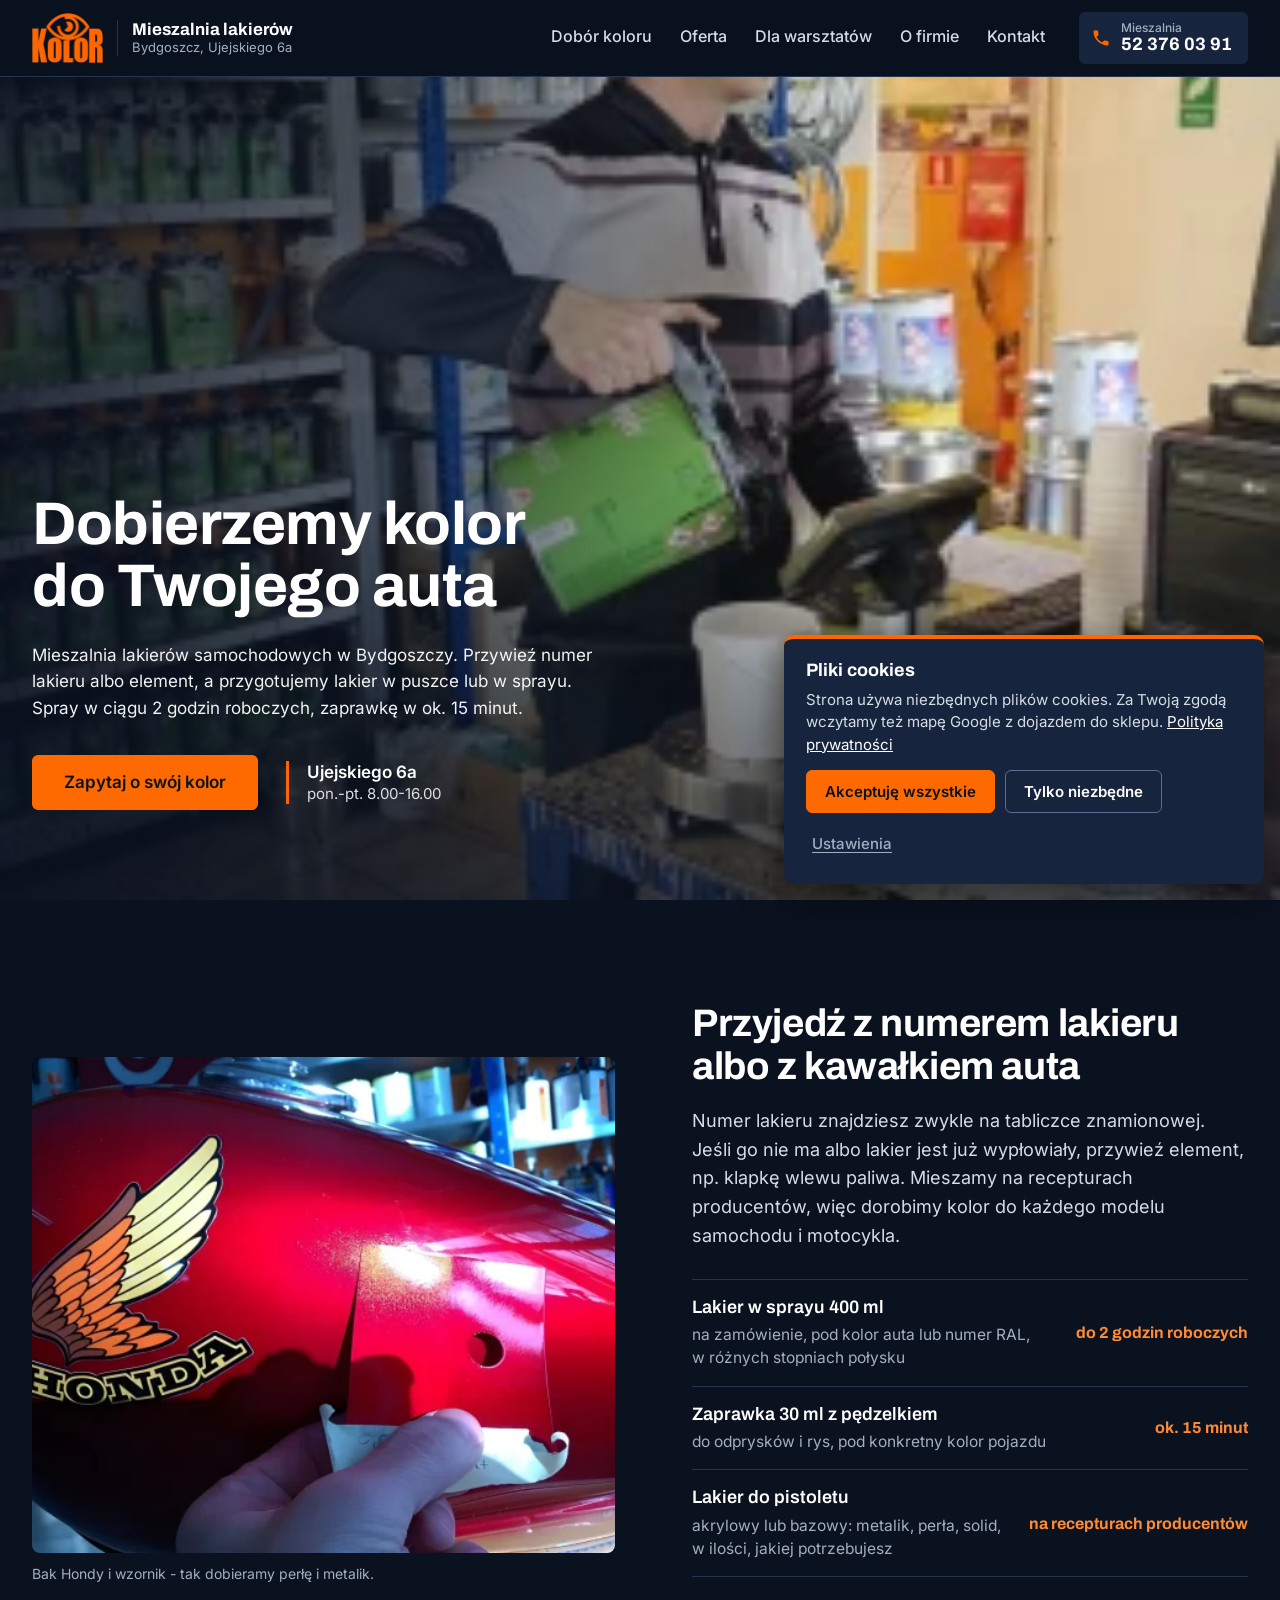
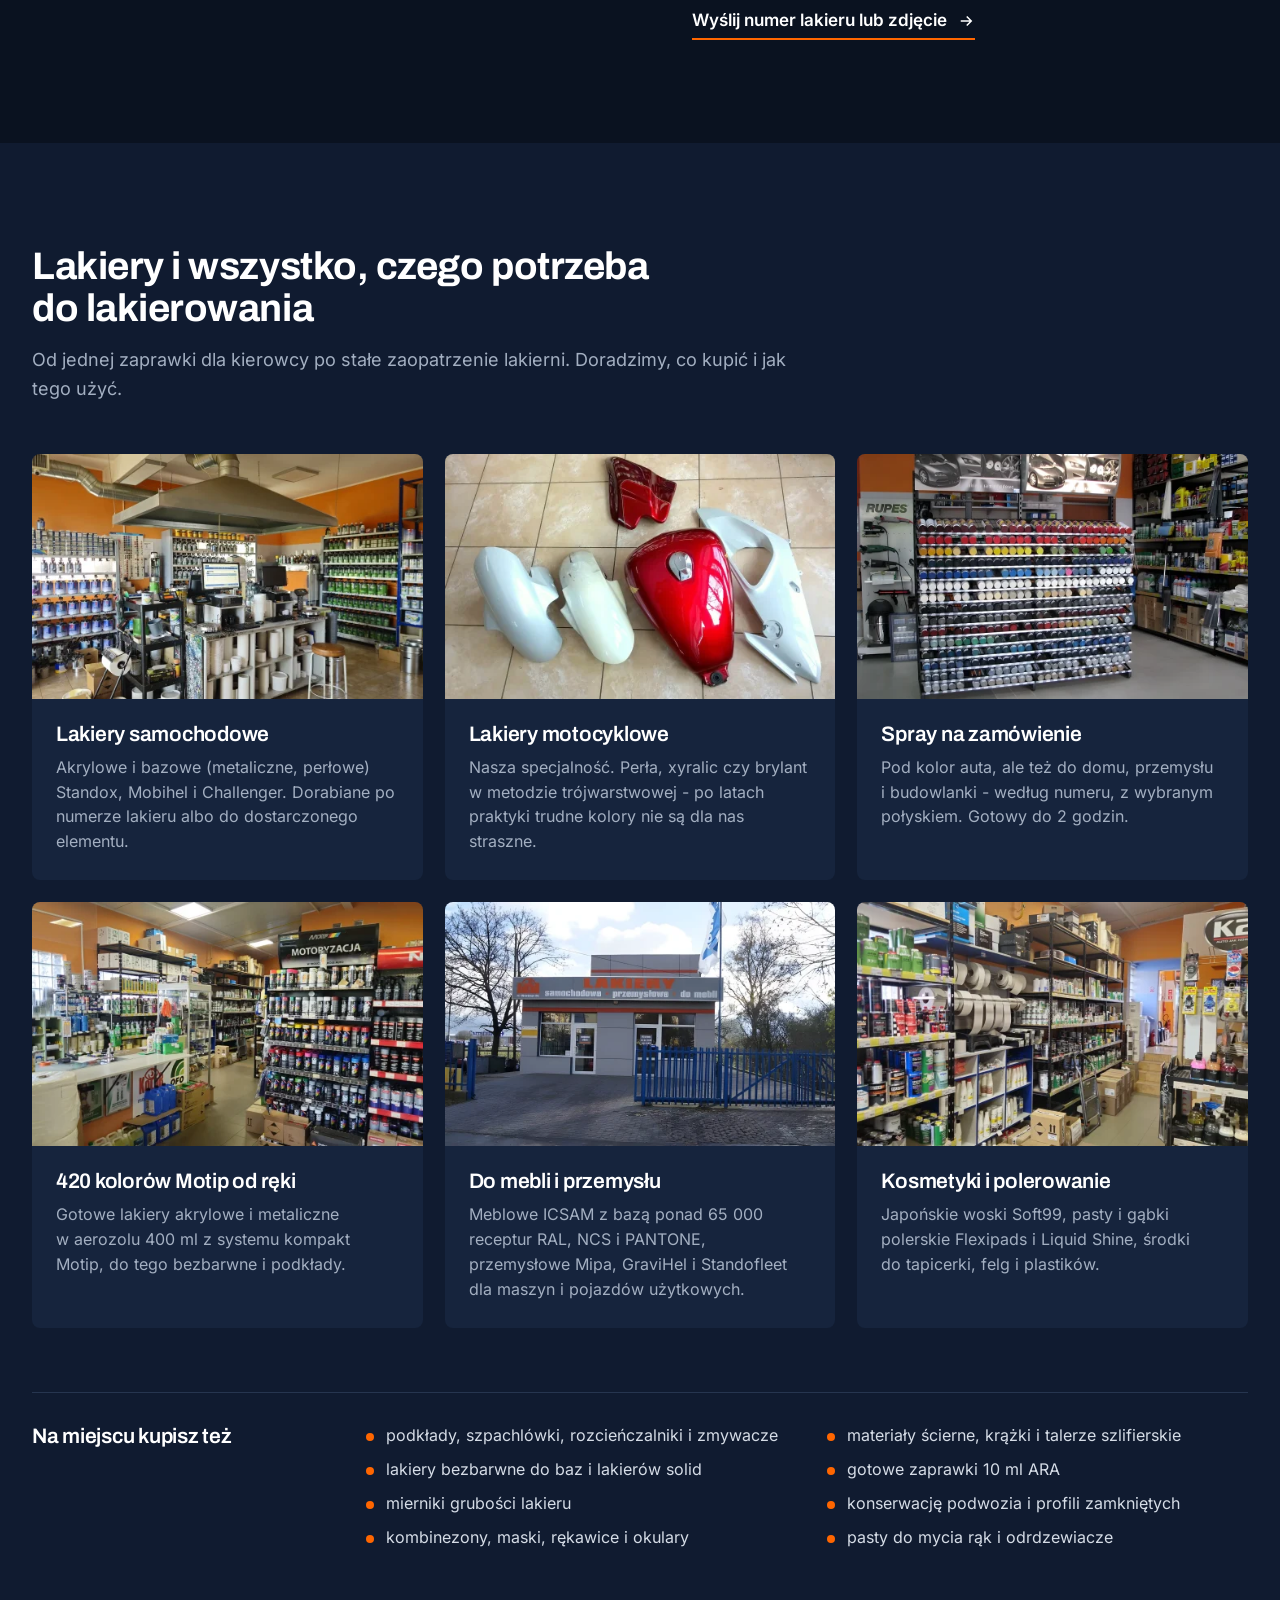
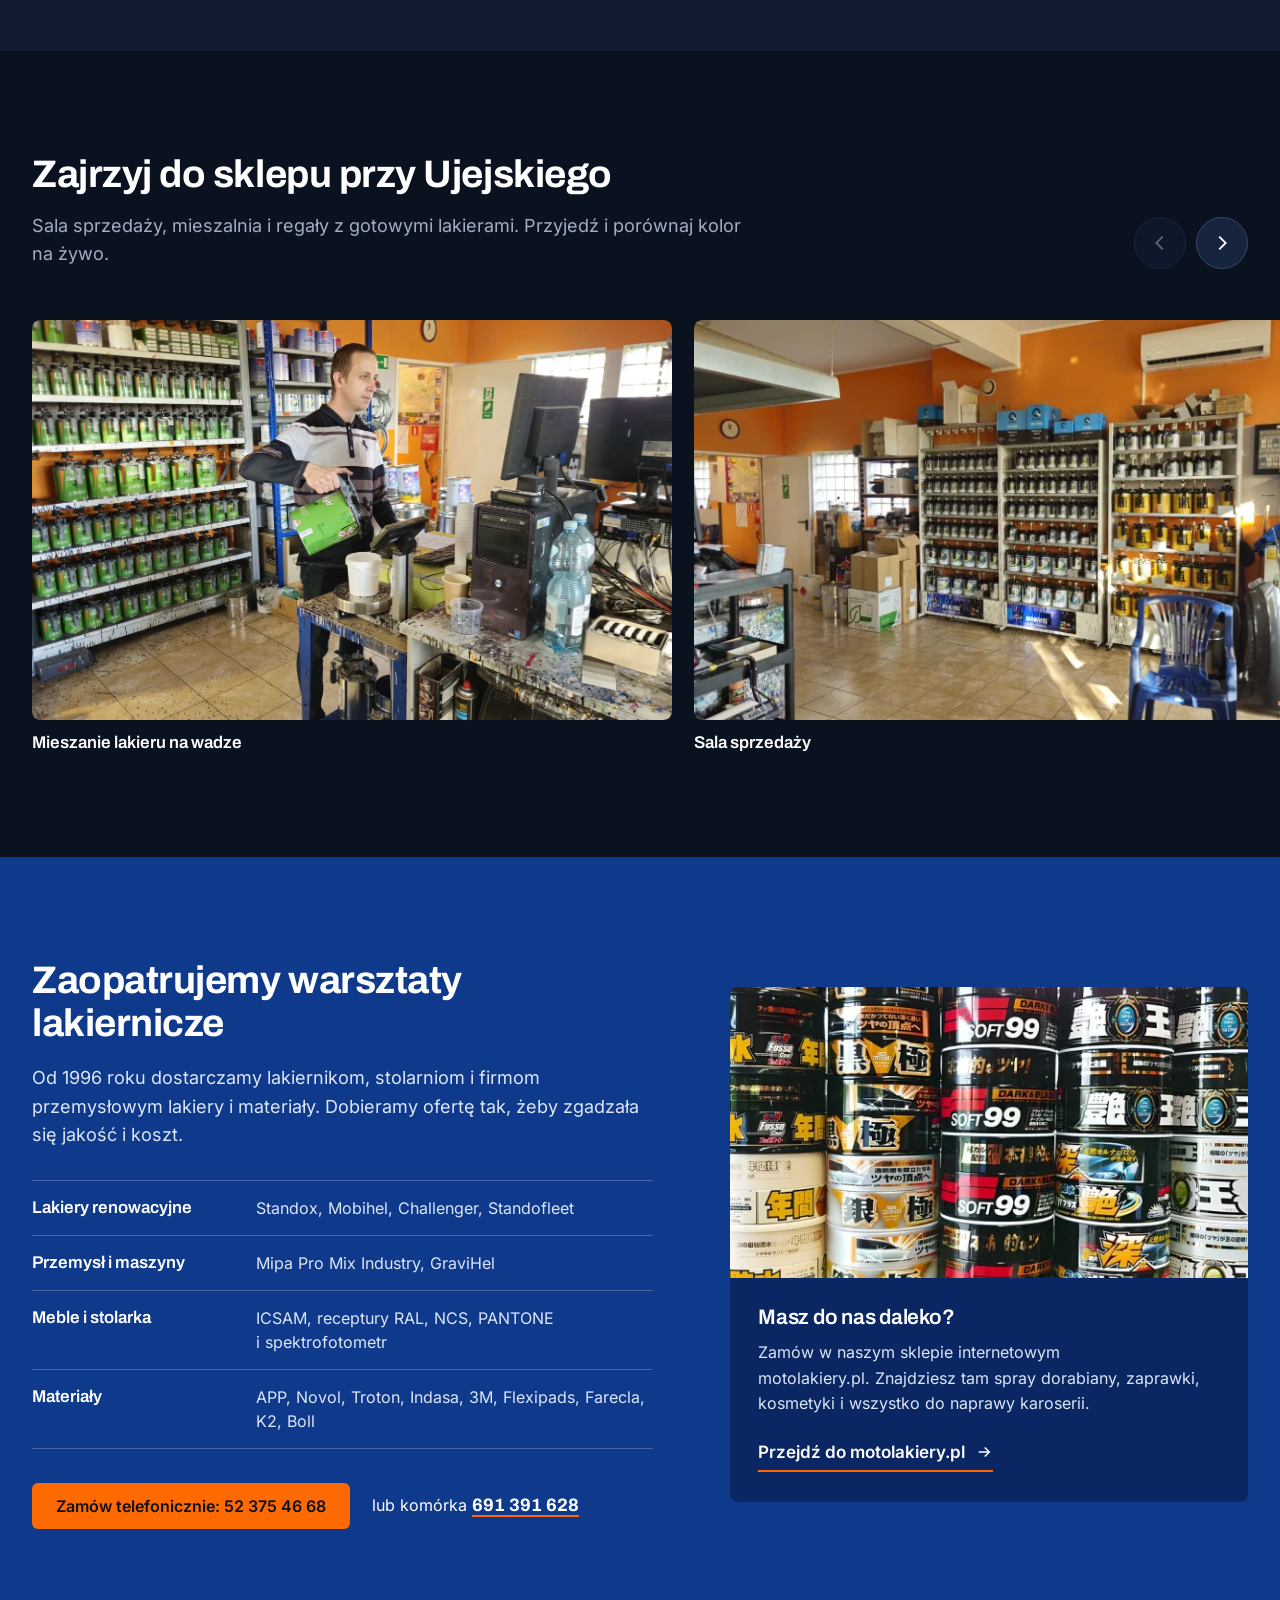
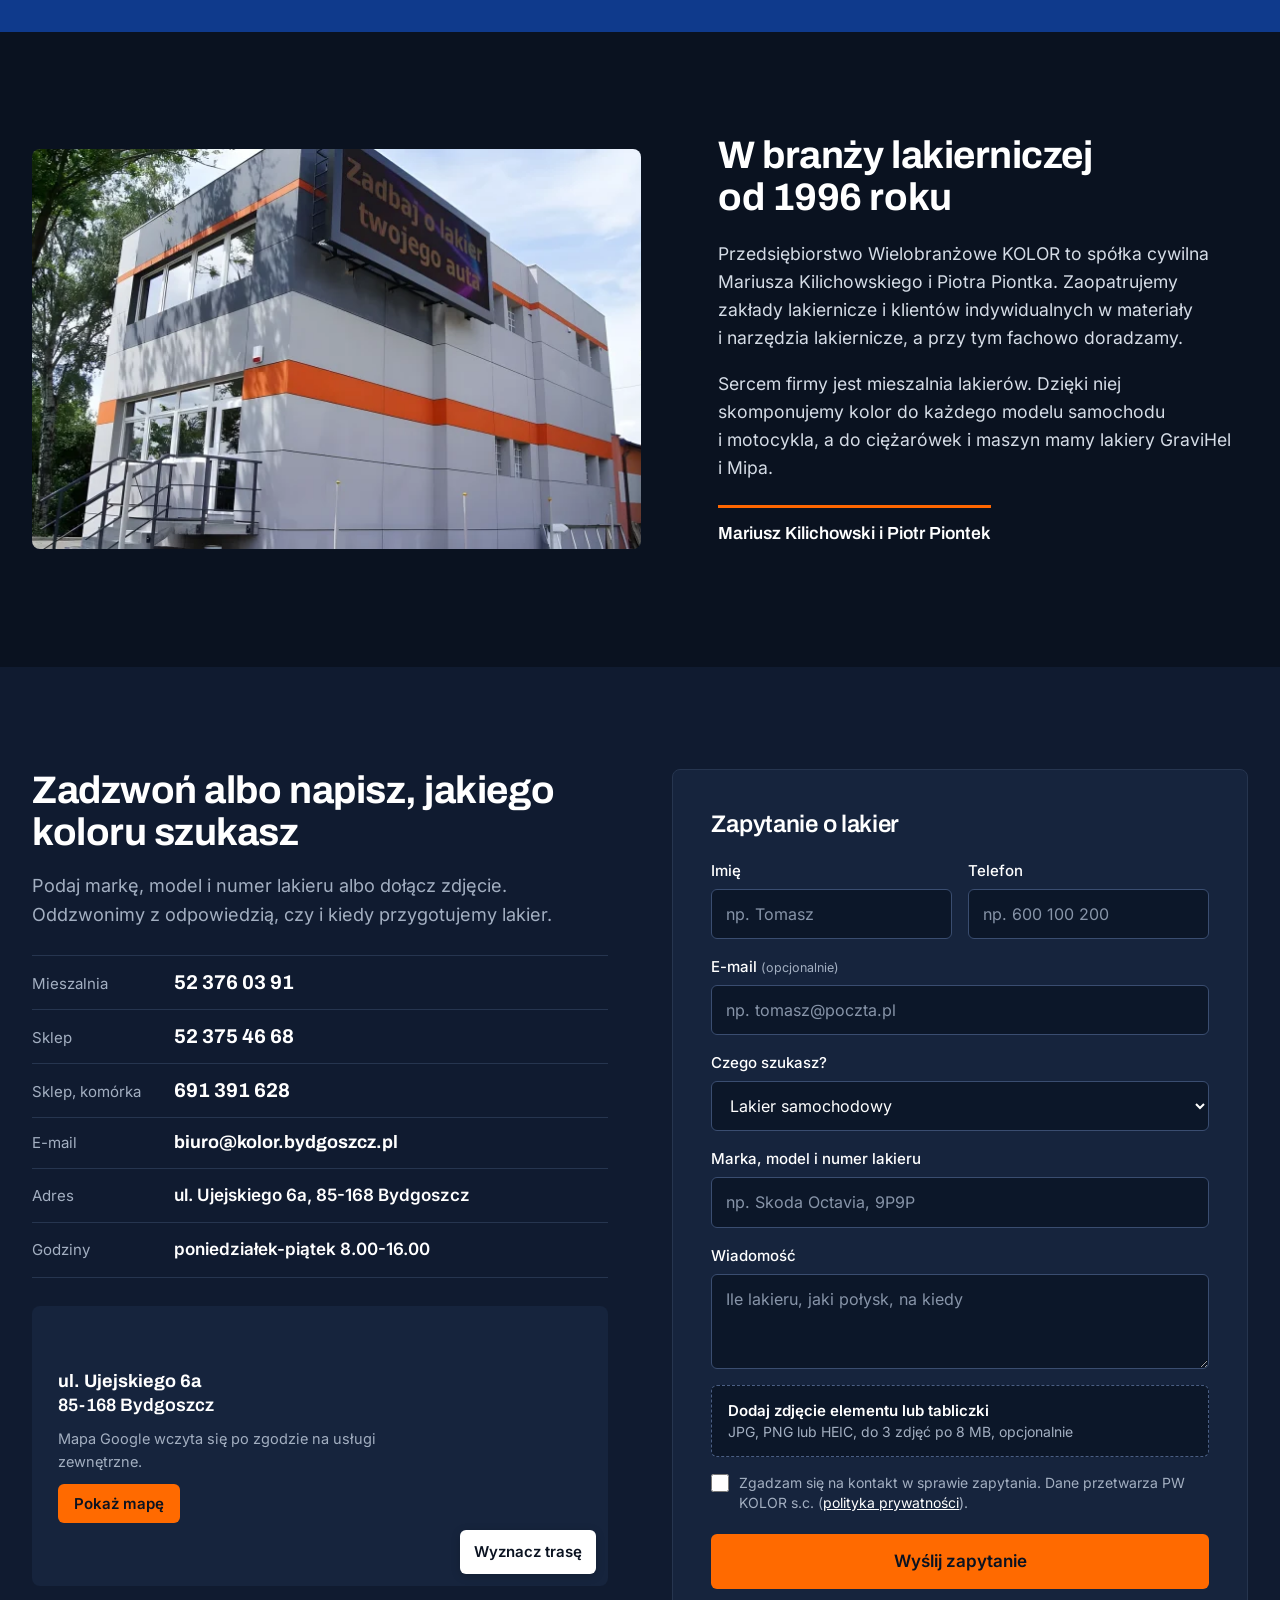
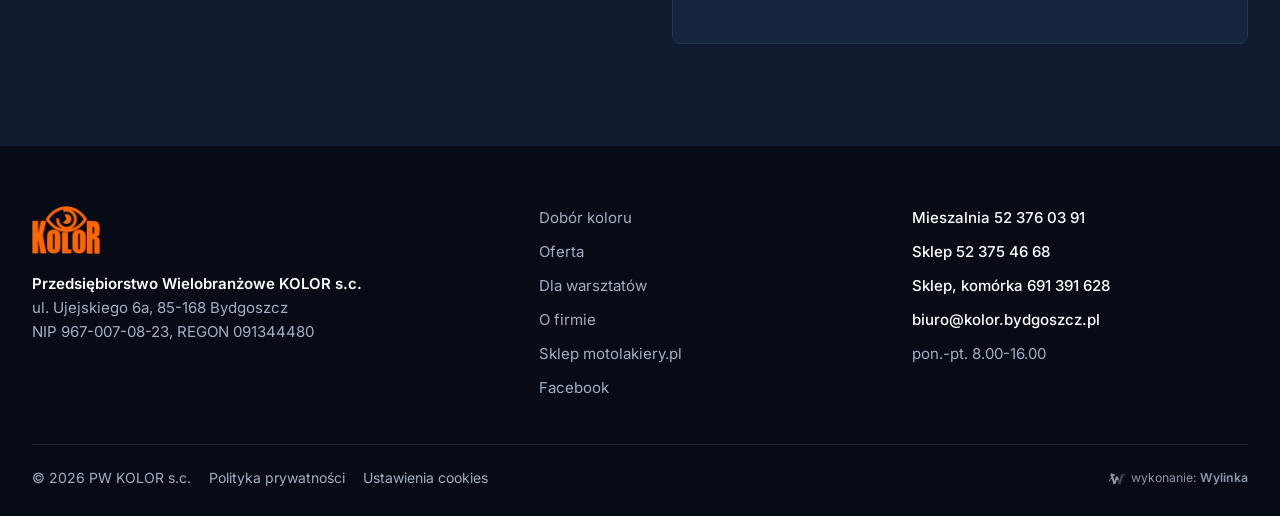
==== index.html @ ea81b7a5 "Szybkosc strony: style w head, male pliki fontow z preloadem, mniejsze zdjecia pierwszego ekranu, ba" ====
<!doctype html>
<html lang="pl">
<head>
<meta charset="utf-8">
<meta name="viewport" content="width=device-width,initial-scale=1,viewport-fit=cover">
<title>Mieszalnia lakierów KOLOR Bydgoszcz - lakier dobrany do auta, motocykla i mebli</title>
<meta name="description" content="Mieszalnia lakierów i sklep lakierniczy w Bydgoszczy, ul. Ujejskiego 6a. Dobór koloru po numerze lakieru lub elemencie, lakier w sprayu na zamówienie do 2 godzin, zaprawki, lakiery motocyklowe, meblowe i przemysłowe. Od 1996 roku.">
<link rel="canonical" href="https://disaster26.github.io/kolorbydgoszcz-koncepcja/">
<meta name="robots" content="noindex, nofollow">
<meta property="og:type" content="website"><meta property="og:locale" content="pl_PL"><meta property="og:site_name" content="KOLOR - Mieszalnia lakierów">
<meta property="og:title" content="Mieszalnia lakierów KOLOR Bydgoszcz - lakier dobrany do auta, motocykla i mebli"><meta property="og:description" content="Mieszalnia lakierów i sklep lakierniczy w Bydgoszczy, ul. Ujejskiego 6a. Dobór koloru po numerze lakieru lub elemencie, lakier w sprayu na zamówienie do 2 godzin, zaprawki, lakiery motocyklowe, meblowe i przemysłowe. Od 1996 roku."><meta property="og:url" content="https://disaster26.github.io/kolorbydgoszcz-koncepcja/"><meta property="og:image" content="https://disaster26.github.io/kolorbydgoszcz-koncepcja/wp-content/themes/kolor/assets/img/og-kolor.jpg"><meta property="og:image:width" content="1200"><meta property="og:image:height" content="630">
<meta name="twitter:card" content="summary_large_image">
<script type="application/ld+json">{"@context":"https://schema.org","@graph":[{"@type":["AutoPartsStore","Store"],"@id":"https://disaster26.github.io/kolorbydgoszcz-koncepcja/#firma","name":"KOLOR - Mieszalnia lakierów","legalName":"Przedsiębiorstwo Wielobranżowe KOLOR s.c.","url":"https://disaster26.github.io/kolorbydgoszcz-koncepcja/","logo":"https://disaster26.github.io/kolorbydgoszcz-koncepcja/wp-content/themes/kolor/assets/img/logo-512.png","image":"https://disaster26.github.io/kolorbydgoszcz-koncepcja/wp-content/themes/kolor/assets/img/og-kolor.jpg","telephone":"+48 52 376 03 91","email":"biuro@kolor.bydgoszcz.pl","foundingDate":"1996","address":{"@type":"PostalAddress","streetAddress":"Ujejskiego 6a","postalCode":"85-168","addressLocality":"Bydgoszcz","addressRegion":"kujawsko-pomorskie","addressCountry":"PL"},"geo":{"@type":"GeoCoordinates","latitude":53.10901,"longitude":18.01024},"hasMap":"https://www.google.com/maps/search/?api=1\u0026query=Kolor%20s.c.%20Mieszalnia%20lakier%C3%B3w%20samochodowych%2C%20Ujejskiego%206a%2C%2085-168%20Bydgoszcz","openingHoursSpecification":[{"@type":"OpeningHoursSpecification","dayOfWeek":["Monday","Tuesday","Wednesday","Thursday","Friday"],"opens":"08:00","closes":"16:00"}],"taxID":"9670070823","contactPoint":[{"@type":"ContactPoint","telephone":"+48 52 376 03 91","contactType":"customer service","name":"Mieszalnia lakierów","areaServed":"PL","availableLanguage":"pl"},{"@type":"ContactPoint","telephone":"+48 52 375 46 68","contactType":"sales","name":"Sklep","areaServed":"PL","availableLanguage":"pl"},{"@type":"ContactPoint","telephone":"+48 691 391 628","contactType":"sales","name":"Sklep - telefon komórkowy","areaServed":"PL","availableLanguage":"pl"}],"sameAs":["https://www.facebook.com/PW-Kolor-lakiery-i-kosmetyki-samochodowe-467983583241650/","https://motolakiery.pl/"],"knowsAbout":["mieszalnia lakierów","dobór koloru lakieru","lakier w sprayu na zamówienie","lakiery samochodowe","lakiery motocyklowe","lakiery do mebli RAL NCS","lakiery przemysłowe","materiały lakiernicze"],"priceRange":"$$","identifier":[{"@type":"PropertyValue","propertyID":"REGON","value":"091344480"}]}]}</script>
<meta name="theme-color" content="#0A1220">
<link rel="icon" href="https://disaster26.github.io/kolorbydgoszcz-koncepcja/wp-content/themes/kolor/assets/img/favicon.png" type="image/png">
<link rel="apple-touch-icon" href="https://disaster26.github.io/kolorbydgoszcz-koncepcja/wp-content/themes/kolor/assets/img/apple-touch-icon.png">
<link rel="preload" as="font" type="font/woff2" href="https://disaster26.github.io/kolorbydgoszcz-koncepcja/wp-content/themes/kolor/assets/fonts/archivo-700-rdzen.woff2" crossorigin>
<link rel="preload" as="font" type="font/woff2" href="https://disaster26.github.io/kolorbydgoszcz-koncepcja/wp-content/themes/kolor/assets/fonts/archivo-700-pl.woff2" crossorigin>
<link rel="preload" as="font" type="font/woff2" href="https://disaster26.github.io/kolorbydgoszcz-koncepcja/wp-content/themes/kolor/assets/fonts/archivo-600-rdzen.woff2" crossorigin>
<link rel="preload" as="font" type="font/woff2" href="https://disaster26.github.io/kolorbydgoszcz-koncepcja/wp-content/themes/kolor/assets/fonts/archivo-600-pl.woff2" crossorigin>
<link rel="preload" as="font" type="font/woff2" href="https://disaster26.github.io/kolorbydgoszcz-koncepcja/wp-content/themes/kolor/assets/fonts/inter-400-rdzen.woff2" crossorigin>
<link rel="preload" as="font" type="font/woff2" href="https://disaster26.github.io/kolorbydgoszcz-koncepcja/wp-content/themes/kolor/assets/fonts/inter-400-pl.woff2" crossorigin>
<link rel="preload" as="font" type="font/woff2" href="https://disaster26.github.io/kolorbydgoszcz-koncepcja/wp-content/themes/kolor/assets/fonts/inter-500-rdzen.woff2" crossorigin>
<link rel="preload" as="font" type="font/woff2" href="https://disaster26.github.io/kolorbydgoszcz-koncepcja/wp-content/themes/kolor/assets/fonts/inter-500-pl.woff2" crossorigin>
<link rel="preload" as="font" type="font/woff2" href="https://disaster26.github.io/kolorbydgoszcz-koncepcja/wp-content/themes/kolor/assets/fonts/inter-600-rdzen.woff2" crossorigin>
<link rel="preload" as="font" type="font/woff2" href="https://disaster26.github.io/kolorbydgoszcz-koncepcja/wp-content/themes/kolor/assets/fonts/inter-600-pl.woff2" crossorigin>
<link rel="preload" as="image" href="https://disaster26.github.io/kolorbydgoszcz-koncepcja/wp-content/uploads/2026/11/kolor-mieszanie-m.webp" imagesrcset="https://disaster26.github.io/kolorbydgoszcz-koncepcja/wp-content/uploads/2026/11/kolor-mieszanie-m.webp 900w, https://disaster26.github.io/kolorbydgoszcz-koncepcja/wp-content/uploads/2026/11/kolor-mieszanie-m-270x300.webp 270w, https://disaster26.github.io/kolorbydgoszcz-koncepcja/wp-content/uploads/2026/11/kolor-mieszanie-m-768x853.webp 768w, https://disaster26.github.io/kolorbydgoszcz-koncepcja/wp-content/uploads/2026/11/kolor-mieszanie-m-360x400.webp 360w, https://disaster26.github.io/kolorbydgoszcz-koncepcja/wp-content/uploads/2026/11/kolor-mieszanie-m-540x600.webp 540w, https://disaster26.github.io/kolorbydgoszcz-koncepcja/wp-content/uploads/2026/11/kolor-mieszanie-m-720x800.webp 720w" imagesizes="100vw" media="(max-width:760px)" fetchpriority="high">
<link rel="preload" as="image" href="https://disaster26.github.io/kolorbydgoszcz-koncepcja/wp-content/uploads/2026/11/kolor-mieszanie-scaled.webp" imagesrcset="https://disaster26.github.io/kolorbydgoszcz-koncepcja/wp-content/uploads/2026/11/kolor-mieszanie-scaled.webp 2000w, https://disaster26.github.io/kolorbydgoszcz-koncepcja/wp-content/uploads/2026/11/kolor-mieszanie-300x169.webp 300w, https://disaster26.github.io/kolorbydgoszcz-koncepcja/wp-content/uploads/2026/11/kolor-mieszanie-1024x576.webp 1024w, https://disaster26.github.io/kolorbydgoszcz-koncepcja/wp-content/uploads/2026/11/kolor-mieszanie-768x432.webp 768w, https://disaster26.github.io/kolorbydgoszcz-koncepcja/wp-content/uploads/2026/11/kolor-mieszanie-1536x865.webp 1536w, https://disaster26.github.io/kolorbydgoszcz-koncepcja/wp-content/uploads/2026/11/kolor-mieszanie-2048x1153.webp 2048w, https://disaster26.github.io/kolorbydgoszcz-koncepcja/wp-content/uploads/2026/11/kolor-mieszanie-1600x901.webp 1600w, https://disaster26.github.io/kolorbydgoszcz-koncepcja/wp-content/uploads/2026/11/kolor-mieszanie-360x203.webp 360w, https://disaster26.github.io/kolorbydgoszcz-koncepcja/wp-content/uploads/2026/11/kolor-mieszanie-540x304.webp 540w, https://disaster26.github.io/kolorbydgoszcz-koncepcja/wp-content/uploads/2026/11/kolor-mieszanie-720x405.webp 720w, https://disaster26.github.io/kolorbydgoszcz-koncepcja/wp-content/uploads/2026/11/kolor-mieszanie-960x540.webp 960w" imagesizes="100vw" media="(min-width:761px)" fetchpriority="high">
<style id="kl-css">/* 1.1: fonty w małych plikach rdzenia (ASCII + polskie znaki), pełne pliki tylko dla rzadkich znaków (rozłączne unicode-range) */
@font-face{font-family:"Archivo";font-style:normal;font-weight:600;font-display:swap;src:url(https://disaster26.github.io/kolorbydgoszcz-koncepcja/wp-content/themes/kolor/assets/fonts/archivo-latin-ext-600-normal.woff2) format("woff2");unicode-range:U+0100-0101,U+0103,U+0108-0117,U+011A-0130,U+0132-0140,U+0145-0151,U+0154-0159,U+015C-0178,U+017D-017F,U+018F,U+0192,U+019D,U+01A0-01A1,U+01AF-01B0,U+01C4-01DC,U+01E6-01E7,U+01EA-01EB,U+01FA-021B,U+022A-022D,U+0230-0233,U+0237,U+0259,U+0272,U+1E24-1E25,U+1E62-1E63,U+1E6C-1E6D,U+1E80-1E85,U+1E9E,U+1EF2-1EF9,U+2020,U+20A1,U+20A3-20A4,U+20A6-20A7,U+20A9,U+20AB,U+20AD,U+20B1-20B2,U+20B5,U+20B9-20BA,U+20BC-20BD,U+2113}
@font-face{font-family:"Archivo";font-style:normal;font-weight:600;font-display:swap;src:url(https://disaster26.github.io/kolorbydgoszcz-koncepcja/wp-content/themes/kolor/assets/fonts/archivo-latin-600-normal.woff2) format("woff2");unicode-range:U+000D,U+00A1-00A8,U+00AA,U+00AC-00AF,U+00B1-00B6,U+00B8-00BA,U+00BC-00D2,U+00D4-00D6,U+00D8-00F2,U+00F4-00FF,U+0102,U+0131,U+0152-0153,U+02BC,U+02C6,U+02DA,U+02DC,U+0300-0301,U+0303-0304,U+0308-0309,U+0323,U+2009,U+201A,U+2032-2033,U+2039-203A,U+2044,U+2074,U+2122,U+2191,U+2193,U+2212,U+2215,U+FEFF}
@font-face{font-family:"Archivo";font-style:normal;font-weight:600;font-display:swap;src:url(https://disaster26.github.io/kolorbydgoszcz-koncepcja/wp-content/themes/kolor/assets/fonts/archivo-600-rdzen.woff2) format("woff2");unicode-range:U+0020-007E,U+00A0,U+00A9,U+00AB,U+00B0,U+00B7,U+00BB,U+00D3,U+00D7,U+00F3,U+2013-2014,U+2018-2019,U+201C-201E,U+2022,U+2026,U+20AC}
@font-face{font-family:"Archivo";font-style:normal;font-weight:600;font-display:swap;src:url(https://disaster26.github.io/kolorbydgoszcz-koncepcja/wp-content/themes/kolor/assets/fonts/archivo-600-pl.woff2) format("woff2");unicode-range:U+0104-0107,U+0118-0119,U+0141-0144,U+015A-015B,U+0179-017C}
@font-face{font-family:"Archivo";font-style:normal;font-weight:700;font-display:swap;src:url(https://disaster26.github.io/kolorbydgoszcz-koncepcja/wp-content/themes/kolor/assets/fonts/archivo-latin-ext-700-normal.woff2) format("woff2");unicode-range:U+0100-0101,U+0103,U+0108-0117,U+011A-0130,U+0132-0140,U+0145-0151,U+0154-0159,U+015C-0178,U+017D-017F,U+018F,U+0192,U+019D,U+01A0-01A1,U+01AF-01B0,U+01C4-01DC,U+01E6-01E7,U+01EA-01EB,U+01FA-021B,U+022A-022D,U+0230-0233,U+0237,U+0259,U+0272,U+1E24-1E25,U+1E62-1E63,U+1E6C-1E6D,U+1E80-1E85,U+1E9E,U+1EF2-1EF9,U+2020,U+20A1,U+20A3-20A4,U+20A6-20A7,U+20A9,U+20AB,U+20AD,U+20B1-20B2,U+20B5,U+20B9-20BA,U+20BC-20BD,U+2113}
@font-face{font-family:"Archivo";font-style:normal;font-weight:700;font-display:swap;src:url(https://disaster26.github.io/kolorbydgoszcz-koncepcja/wp-content/themes/kolor/assets/fonts/archivo-latin-700-normal.woff2) format("woff2");unicode-range:U+000D,U+00A1-00A8,U+00AA,U+00AC-00AF,U+00B1-00B6,U+00B8-00BA,U+00BC-00D2,U+00D4-00D6,U+00D8-00F2,U+00F4-00FF,U+0102,U+0131,U+0152-0153,U+02BC,U+02C6,U+02DA,U+02DC,U+0300-0301,U+0303-0304,U+0308-0309,U+0323,U+2009,U+201A,U+2032-2033,U+2039-203A,U+2044,U+2074,U+2122,U+2191,U+2193,U+2212,U+2215,U+FEFF}
@font-face{font-family:"Archivo";font-style:normal;font-weight:700;font-display:swap;src:url(https://disaster26.github.io/kolorbydgoszcz-koncepcja/wp-content/themes/kolor/assets/fonts/archivo-700-rdzen.woff2) format("woff2");unicode-range:U+0020-007E,U+00A0,U+00A9,U+00AB,U+00B0,U+00B7,U+00BB,U+00D3,U+00D7,U+00F3,U+2013-2014,U+2018-2019,U+201C-201E,U+2022,U+2026,U+20AC}
@font-face{font-family:"Archivo";font-style:normal;font-weight:700;font-display:swap;src:url(https://disaster26.github.io/kolorbydgoszcz-koncepcja/wp-content/themes/kolor/assets/fonts/archivo-700-pl.woff2) format("woff2");unicode-range:U+0104-0107,U+0118-0119,U+0141-0144,U+015A-015B,U+0179-017C}
@font-face{font-family:"Inter";font-style:normal;font-weight:400;font-display:swap;src:url(https://disaster26.github.io/kolorbydgoszcz-koncepcja/wp-content/themes/kolor/assets/fonts/inter-latin-ext-400-normal.woff2) format("woff2");unicode-range:U+0100-0103,U+0108-0117,U+011A-0130,U+0132-0140,U+0145-0148,U+014A-0151,U+0154-0159,U+015C-0178,U+017D-01C3,U+01C5-0254,U+0256-027B,U+027E-0284,U+0286-0290,U+0292-02A4,U+02A6-02BA,U+02BD-02C5,U+02C7-02CC,U+02CE-02D7,U+02DD-02FF,U+1D00,U+1D0D,U+1D1B,U+1D43,U+1D47-1D49,U+1D4D,U+1D4F-1D50,U+1D52,U+1D56-1D58,U+1D5B,U+1D62-1D65,U+1D9C,U+1DA0,U+1DBB,U+1DBF,U+1E00-1E9B,U+1E9D-1E9F,U+1EF2-1EFF,U+2020,U+20A0-20AB,U+20AD-20AF,U+20B1-20B5,U+20B8-20BA,U+20BC-20BF,U+2113,U+2C7C,U+2C7F,U+A7FF}
@font-face{font-family:"Inter";font-style:normal;font-weight:400;font-display:swap;src:url(https://disaster26.github.io/kolorbydgoszcz-koncepcja/wp-content/themes/kolor/assets/fonts/inter-latin-400-normal.woff2) format("woff2");unicode-range:U+00A1-00A8,U+00AA,U+00AC,U+00AE-00AF,U+00B1-00B6,U+00B8-00BA,U+00BC-00D2,U+00D4-00D6,U+00D8-00F2,U+00F4-00FF,U+0131,U+0152-0153,U+02BB-02BC,U+02C6,U+02DA,U+02DC,U+0300-0301,U+0303-0304,U+0308-0309,U+0323,U+2002,U+2009,U+200B,U+201A,U+2032-2033,U+2039-203A,U+2044,U+2122,U+2191,U+2193,U+2212,U+FEFF}
@font-face{font-family:"Inter";font-style:normal;font-weight:400;font-display:swap;src:url(https://disaster26.github.io/kolorbydgoszcz-koncepcja/wp-content/themes/kolor/assets/fonts/inter-400-rdzen.woff2) format("woff2");unicode-range:U+0020-007E,U+00A0,U+00A9,U+00AB,U+00B0,U+00B7,U+00BB,U+00D3,U+00D7,U+00F3,U+2013-2014,U+2018-2019,U+201C-201E,U+2022,U+2026,U+20AC}
@font-face{font-family:"Inter";font-style:normal;font-weight:400;font-display:swap;src:url(https://disaster26.github.io/kolorbydgoszcz-koncepcja/wp-content/themes/kolor/assets/fonts/inter-400-pl.woff2) format("woff2");unicode-range:U+0104-0107,U+0118-0119,U+0141-0144,U+015A-015B,U+0179-017C}
@font-face{font-family:"Inter";font-style:normal;font-weight:500;font-display:swap;src:url(https://disaster26.github.io/kolorbydgoszcz-koncepcja/wp-content/themes/kolor/assets/fonts/inter-latin-ext-500-normal.woff2) format("woff2");unicode-range:U+0100-0103,U+0108-0117,U+011A-0130,U+0132-0140,U+0145-0148,U+014A-0151,U+0154-0159,U+015C-0178,U+017D-01C3,U+01C5-0254,U+0256-027B,U+027E-0284,U+0286-0290,U+0292-02A4,U+02A6-02BA,U+02BD-02C5,U+02C7-02CC,U+02CE-02D7,U+02DD-02FF,U+1D00,U+1D0D,U+1D1B,U+1D43,U+1D47-1D49,U+1D4D,U+1D4F-1D50,U+1D52,U+1D56-1D58,U+1D5B,U+1D62-1D65,U+1D9C,U+1DA0,U+1DBB,U+1DBF,U+1E00-1E9B,U+1E9D-1E9F,U+1EF2-1EFF,U+2020,U+20A0-20AB,U+20AD-20AF,U+20B1-20B5,U+20B8-20BA,U+20BC-20BF,U+2113,U+2C7C,U+2C7F,U+A7FF}
@font-face{font-family:"Inter";font-style:normal;font-weight:500;font-display:swap;src:url(https://disaster26.github.io/kolorbydgoszcz-koncepcja/wp-content/themes/kolor/assets/fonts/inter-latin-500-normal.woff2) format("woff2");unicode-range:U+00A1-00A8,U+00AA,U+00AC,U+00AE-00AF,U+00B1-00B6,U+00B8-00BA,U+00BC-00D2,U+00D4-00D6,U+00D8-00F2,U+00F4-00FF,U+0131,U+0152-0153,U+02BB-02BC,U+02C6,U+02DA,U+02DC,U+0300-0301,U+0303-0304,U+0308-0309,U+0323,U+2002,U+2009,U+200B,U+201A,U+2032-2033,U+2039-203A,U+2044,U+2122,U+2191,U+2193,U+2212,U+FEFF}
@font-face{font-family:"Inter";font-style:normal;font-weight:500;font-display:swap;src:url(https://disaster26.github.io/kolorbydgoszcz-koncepcja/wp-content/themes/kolor/assets/fonts/inter-500-rdzen.woff2) format("woff2");unicode-range:U+0020-007E,U+00A0,U+00A9,U+00AB,U+00B0,U+00B7,U+00BB,U+00D3,U+00D7,U+00F3,U+2013-2014,U+2018-2019,U+201C-201E,U+2022,U+2026,U+20AC}
@font-face{font-family:"Inter";font-style:normal;font-weight:500;font-display:swap;src:url(https://disaster26.github.io/kolorbydgoszcz-koncepcja/wp-content/themes/kolor/assets/fonts/inter-500-pl.woff2) format("woff2");unicode-range:U+0104-0107,U+0118-0119,U+0141-0144,U+015A-015B,U+0179-017C}
@font-face{font-family:"Inter";font-style:normal;font-weight:600;font-display:swap;src:url(https://disaster26.github.io/kolorbydgoszcz-koncepcja/wp-content/themes/kolor/assets/fonts/inter-latin-ext-600-normal.woff2) format("woff2");unicode-range:U+0100-0103,U+0108-0117,U+011A-0130,U+0132-0140,U+0145-0148,U+014A-0151,U+0154-0159,U+015C-0178,U+017D-01C3,U+01C5-0254,U+0256-027B,U+027E-0284,U+0286-0290,U+0292-02A4,U+02A6-02BA,U+02BD-02C5,U+02C7-02CC,U+02CE-02D7,U+02DD-02FF,U+1D00,U+1D0D,U+1D1B,U+1D43,U+1D47-1D49,U+1D4D,U+1D4F-1D50,U+1D52,U+1D56-1D58,U+1D5B,U+1D62-1D65,U+1D9C,U+1DA0,U+1DBB,U+1DBF,U+1E00-1E9B,U+1E9D-1E9F,U+1EF2-1EFF,U+2020,U+20A0-20AB,U+20AD-20AF,U+20B1-20B5,U+20B8-20BA,U+20BC-20BF,U+2113,U+2C7C,U+2C7F,U+A7FF}
@font-face{font-family:"Inter";font-style:normal;font-weight:600;font-display:swap;src:url(https://disaster26.github.io/kolorbydgoszcz-koncepcja/wp-content/themes/kolor/assets/fonts/inter-latin-600-normal.woff2) format("woff2");unicode-range:U+00A1-00A8,U+00AA,U+00AC,U+00AE-00AF,U+00B1-00B6,U+00B8-00BA,U+00BC-00D2,U+00D4-00D6,U+00D8-00F2,U+00F4-00FF,U+0131,U+0152-0153,U+02BB-02BC,U+02C6,U+02DA,U+02DC,U+0300-0301,U+0303-0304,U+0308-0309,U+0323,U+2002,U+2009,U+200B,U+201A,U+2032-2033,U+2039-203A,U+2044,U+2122,U+2191,U+2193,U+2212,U+FEFF}
@font-face{font-family:"Inter";font-style:normal;font-weight:600;font-display:swap;src:url(https://disaster26.github.io/kolorbydgoszcz-koncepcja/wp-content/themes/kolor/assets/fonts/inter-600-rdzen.woff2) format("woff2");unicode-range:U+0020-007E,U+00A0,U+00A9,U+00AB,U+00B0,U+00B7,U+00BB,U+00D3,U+00D7,U+00F3,U+2013-2014,U+2018-2019,U+201C-201E,U+2022,U+2026,U+20AC}
@font-face{font-family:"Inter";font-style:normal;font-weight:600;font-display:swap;src:url(https://disaster26.github.io/kolorbydgoszcz-koncepcja/wp-content/themes/kolor/assets/fonts/inter-600-pl.woff2) format("woff2");unicode-range:U+0104-0107,U+0118-0119,U+0141-0144,U+015A-015B,U+0179-017C}
:root{
  --or:#FF6600;
  --btn:#E25500;
  --btn-h:#C94B00;
  --ink:#1E2124;
  --tx:#33383D;
  --mut:#5D646B;
  --line:#DADDE1;
  --jasna:#EEF0F2;
  --ciemna:#24282C;
  --hh:76px;
  --r:8px;
  --fh:"Archivo",system-ui,sans-serif;
  --fb:"Inter",system-ui,-apple-system,"Segoe UI",Roboto,sans-serif;
}
*,*::before,*::after{box-sizing:border-box}
html{scroll-behavior:smooth;scroll-padding-top:calc(var(--hh) + 8px);-webkit-text-size-adjust:100%}
body{margin:0;font:400 17px/1.6 var(--fb);color:var(--tx);background:#fff;overflow-x:hidden}
img{display:block;max-width:100%;height:auto}
a{color:inherit}
h1,h2,h3{font-family:var(--fh);color:var(--ink);margin:0;font-weight:700;letter-spacing:-.012em}
h2{font-size:clamp(30px,3vw,44px);line-height:1.1}
h3{font-size:21px;line-height:1.25;font-weight:600}
p{margin:0 0 1em}
.skip{position:absolute;left:-9999px}
.skip:focus{left:12px;top:12px;z-index:200;background:#fff;padding:8px 12px}
.wrap{width:min(1280px,100% - 64px);margin-inline:auto}
:focus-visible{outline:3px solid var(--or);outline-offset:2px}
.duzy{font-size:18px;line-height:1.6}
/* przyciski */
.btn{display:inline-flex;align-items:center;justify-content:center;gap:8px;font:600 16px/1 var(--fb);text-decoration:none;border-radius:6px;padding:15px 24px;border:0;cursor:pointer;transition:background .15s,color .15s;white-space:nowrap}
.btn-glowny{background:var(--btn);color:#fff}
.btn-glowny:hover{background:var(--btn-h)}
.btn-duzy{font-size:17px;padding:19px 32px}
.link-strz{display:inline-flex;align-items:center;gap:10px;font-weight:600;color:var(--ink);text-decoration:none;border-bottom:2px solid var(--or);padding-bottom:4px}
.link-strz svg{width:18px;height:18px;fill:none;stroke:currentColor;stroke-width:2;transition:transform .15s}
.link-strz:hover svg{transform:translateX(3px)}
.link-strz.jasny{color:#fff}
/* nagłówek */
.top{position:sticky;top:0;z-index:50;background:rgba(255,255,255,.97);box-shadow:0 1px 0 var(--line);backdrop-filter:saturate(1.2) blur(6px)}
.top-in{height:var(--hh);display:flex;align-items:center;gap:34px;width:min(1280px,100% - 64px);margin-inline:auto}
.logo{display:flex;align-items:center;gap:14px;text-decoration:none;flex:none}
.logo img{height:50px;width:auto}
.logo-tx{display:flex;flex-direction:column;line-height:1.2;padding-left:14px;border-left:1px solid var(--line)}
.logo-tx b{font:700 17px/1.15 var(--fh);color:var(--ink)}
.logo-tx span{font-size:13px;color:var(--mut)}
.nav{display:flex;gap:28px;margin-left:auto}
.nav a{text-decoration:none;font-weight:500;font-size:16px;color:var(--tx);padding:6px 0;border-bottom:2px solid transparent;white-space:nowrap}
.nav a:hover{border-color:var(--or);color:var(--ink)}
.top-tel{display:flex;align-items:center;gap:10px;text-decoration:none;color:var(--ink);white-space:nowrap;background:var(--jasna);padding:9px 16px 9px 12px;border-radius:6px}
.top-tel:hover{background:#E3E6E9}
.top-tel svg{width:20px;height:20px;fill:var(--btn);flex:none}
.top-tel span{display:flex;flex-direction:column;font:700 18px/1.1 var(--fh)}
.top-tel small{font:500 12px/1.2 var(--fb);color:var(--mut)}
.burger{display:none;width:46px;height:46px;border:0;background:none;padding:11px;cursor:pointer;margin-right:-8px}
.burger span{display:block;height:2px;background:var(--ink);margin:5px 0;border-radius:2px;transition:transform .2s,opacity .2s}
.burger[aria-expanded="true"] span:nth-child(1){transform:translateY(7px) rotate(45deg)}
.burger[aria-expanded="true"] span:nth-child(2){opacity:0}
.burger[aria-expanded="true"] span:nth-child(3){transform:translateY(-7px) rotate(-45deg)}
.menu-mob{position:absolute;left:0;right:0;top:100%;box-shadow:0 18px 30px rgba(20,24,28,.18);border-top:1px solid var(--line);background:#fff;padding:6px 20px 24px;max-height:calc(100svh - var(--hh));overflow:auto}
.menu-mob nav a{display:block;padding:13px 2px;font:600 20px/1.3 var(--fh);color:var(--ink);text-decoration:none;border-bottom:1px solid var(--line)}
.menu-mob-kontakt{display:grid;gap:14px;margin-top:20px}
.menu-mob-kontakt .btn{width:100%;padding:17px}
.menu-mob-tel{display:grid;grid-template-columns:1fr 1fr;gap:10px}
.menu-mob-tel a{display:flex;flex-direction:column;text-decoration:none;background:var(--jasna);border-radius:6px;padding:10px 14px;font:700 18px/1.2 var(--fh);color:var(--ink)}
.menu-mob-tel small{font:500 13px/1.3 var(--fb);color:var(--mut)}
.menu-mob-godz{margin:0;font-size:15px;color:var(--mut);text-align:center;line-height:1.5}
/* hero */
.hero{position:relative;height:calc(100svh - var(--hh));min-height:560px;overflow:hidden;background:#2b2f33;display:flex;align-items:flex-end}
.hero-foto{position:absolute;inset:0;touch-action:pan-y}
.slide{position:absolute;inset:0;margin:0;opacity:0;transition:opacity 1.1s ease}
.slide.on{opacity:1}
.slide picture{display:contents}
.slide img{width:100%;height:100%;object-fit:cover;object-position:60% 50%}
.hero-foto::after{content:"";position:absolute;inset:0;pointer-events:none;background:linear-gradient(90deg,rgba(18,20,23,.78) 0%,rgba(18,20,23,.55) 34%,rgba(18,20,23,.12) 62%,rgba(18,20,23,0) 78%),linear-gradient(0deg,rgba(18,20,23,.5) 0%,rgba(18,20,23,0) 45%)}
.hero-in{position:relative;z-index:2;width:min(1280px,100% - 64px);margin:0 auto;padding-bottom:clamp(56px,10vh,110px)}
.hero h1{color:#fff;font-size:clamp(46px,4.7vw,80px);line-height:1.04;max-width:10.5em;letter-spacing:-.008em}
.hero .lead{color:rgba(255,255,255,.94);font-size:clamp(17px,1.3vw,20px);line-height:1.55;max-width:33em;margin:24px 0 34px}
.hero-akcje{display:flex;align-items:center;gap:28px;flex-wrap:wrap}
.hero-adr{margin:0;color:#fff;font-weight:600;line-height:1.35;padding-left:18px;border-left:3px solid var(--or)}
.hero-adr span{display:block;font-weight:400;color:rgba(255,255,255,.85);font-size:15px}
.hero-kropki{position:absolute;z-index:3;right:max(32px,calc((100% - 1280px)/2));bottom:clamp(56px,10vh,110px);display:flex;gap:10px;background:rgba(18,20,23,.45);padding:10px 14px;border-radius:20px}
.hero-kropki button{width:34px;height:4px;border:0;padding:0;background:rgba(255,255,255,.5);border-radius:2px;cursor:pointer}
.hero-kropki button.on{background:var(--or)}
.hero-kropki button::before{content:"";display:block;height:24px;margin-top:-10px}
/* sekcje */
.sek{padding:clamp(72px,8vw,120px) 0}
.sek-jasna{background:var(--jasna)}
.sek-ciemna{background:var(--ciemna);color:#C3C8CD}
.sek-ciemna h2,.sek-ciemna h3{color:#fff}
.sek-head{max-width:760px;margin-bottom:clamp(34px,4vw,54px)}
.sek-head p{margin:16px 0 0;font-size:18px;color:var(--mut)}
/* dobór */
.dobor{display:grid;grid-template-columns:minmax(0,1.05fr) minmax(0,1fr);gap:clamp(40px,6vw,96px);align-items:center}
.dobor-foto{margin:0}
.dobor-foto img{width:100%;aspect-ratio:4/3.4;object-fit:cover;object-position:45% 50%;border-radius:var(--r)}
.dobor-foto figcaption{font-size:14px;color:var(--mut);margin-top:10px}
.dobor-tx h2{max-width:13em}
.dobor-tx .duzy{margin:20px 0 28px;color:var(--tx)}
.formy{margin:0 0 30px;border-top:1px solid var(--line)}
.formy div{display:grid;grid-template-columns:minmax(0,1fr) auto;column-gap:20px;padding:16px 0;border-bottom:1px solid var(--line)}
.formy dt{font:600 18px/1.3 var(--fh);color:var(--ink);grid-column:1}
.formy dd{margin:4px 0 0;grid-column:1;font-size:15.5px;color:var(--mut);line-height:1.5}
.formy dd.czas{grid-column:2;grid-row:1 / span 2;align-self:center;margin:0;font:700 16px/1.2 var(--fh);color:var(--btn);text-align:right;white-space:nowrap}
/* oferta */
.oferta{display:grid;grid-template-columns:repeat(3,minmax(0,1fr));gap:22px}
.of{background:#fff;border-radius:var(--r);overflow:hidden;display:flex;flex-direction:column}
.of-foto{aspect-ratio:16/10;overflow:hidden;background:#d5d8db}
.of-foto img{width:100%;height:100%;object-fit:cover;transition:transform .5s ease}
.of:hover .of-foto img{transform:scale(1.03)}
.of-tx{padding:22px 24px 26px}
.of-tx h3{margin-bottom:8px}
.of-tx p{margin:0;font-size:16px;color:var(--mut);line-height:1.55}
.reszta{margin-top:clamp(40px,5vw,64px);display:grid;grid-template-columns:minmax(0,1fr) minmax(0,3fr);gap:24px 40px;padding-top:30px;border-top:1px solid #CDD1D5}
.reszta ul{list-style:none;margin:0;padding:0;display:grid;grid-template-columns:repeat(2,minmax(0,1fr));gap:10px 40px}
.reszta li{position:relative;padding-left:20px;font-size:16px;line-height:1.5}
.reszta li::before{content:"";position:absolute;left:0;top:.62em;width:8px;height:8px;background:var(--or);border-radius:50%}
/* galeria */
.sek-head-rz{display:flex;justify-content:space-between;align-items:flex-end;gap:30px;max-width:none}
.sek-head-rz>div:first-child{max-width:720px}
.rz-nav{display:flex;gap:10px;flex:none}
.rz-nav button{width:52px;height:52px;border-radius:50%;border:1px solid #C9CDD2;background:#fff;cursor:pointer;display:grid;place-items:center;transition:background .15s,border-color .15s}
.rz-nav button:hover:not(:disabled){border-color:var(--ink)}
.rz-nav button:disabled{opacity:.35;cursor:default}
.rz-nav svg{width:22px;height:22px;fill:none;stroke:var(--ink);stroke-width:2}
.rz-tor{display:flex;gap:22px;overflow-x:auto;scroll-snap-type:x mandatory;padding:0 max(32px,calc((100% - 1280px)/2));scroll-padding:0 max(32px,calc((100% - 1280px)/2));scrollbar-width:none;cursor:grab;-webkit-overflow-scrolling:touch}
.rz-tor::-webkit-scrollbar{display:none}
.rz-tor.ciag{cursor:grabbing;scroll-snap-type:none}
.rz{flex:0 0 min(640px,86vw);margin:0;scroll-snap-align:start}
.rz img{width:100%;aspect-ratio:16/10;object-fit:cover;border-radius:var(--r);user-select:none;-webkit-user-drag:none;pointer-events:none}
.rz figcaption{margin-top:12px;font:600 17px/1.3 var(--fh);color:var(--ink)}
/* warsztaty */
.warsztaty{display:grid;grid-template-columns:minmax(0,1.2fr) minmax(0,1fr);gap:clamp(40px,6vw,90px);align-items:center}
.ws-tx .duzy{margin:20px 0 30px;color:#C3C8CD}
.ws-lista{list-style:none;margin:0 0 34px;padding:0;border-top:1px solid #3B4045}
.ws-lista li{display:grid;grid-template-columns:minmax(0,13em) minmax(0,1fr);gap:16px;padding:15px 0;border-bottom:1px solid #3B4045;font-size:16px;line-height:1.5}
.ws-lista b{color:#fff;font:600 17px/1.4 var(--fh)}
.ws-sklep{background:#2E3337;border-radius:var(--r);overflow:hidden}
.ws-sklep img{width:100%;aspect-ratio:16/9;object-fit:cover}
.ws-sklep div{padding:26px 28px 30px}
.ws-sklep p{margin:10px 0 22px;font-size:16px}
/* o firmie */
.ofirmie{display:grid;grid-template-columns:minmax(0,1.15fr) minmax(0,1fr);gap:clamp(40px,6vw,90px);align-items:center}
.of-zdj img{width:100%;aspect-ratio:16/10.5;object-fit:cover;border-radius:var(--r)}
.ofirmie-tx h2{margin-bottom:22px;max-width:12em}
.ofirmie-tx p{font-size:17.5px}
.podpis{font:600 17px/1.4 var(--fh);color:var(--ink);padding-top:14px;border-top:3px solid var(--or);display:inline-block;margin-top:6px}
/* kontakt */
.kontakt{display:grid;grid-template-columns:minmax(0,1fr) minmax(0,1fr);gap:clamp(40px,5vw,80px);align-items:start}
.kt-dane>p{font-size:18px;color:var(--mut);margin:18px 0 26px}
.kt-lista{list-style:none;margin:0 0 28px;padding:0;border-top:1px solid #CDD1D5}
.kt-lista li{display:grid;grid-template-columns:7.5em minmax(0,1fr);gap:14px;padding:13px 0;border-bottom:1px solid #CDD1D5;align-items:baseline}
.kt-lista span{font-size:15px;color:var(--mut)}
.kt-lista a{font:700 20px/1.3 var(--fh);color:var(--ink);text-decoration:none;overflow-wrap:anywhere}
.kt-lista a[href^="mailto"]{font-size:18px}
.kt-lista a:hover{color:var(--btn)}
.kt-lista b{font-weight:600;color:var(--ink)}
.mapa{position:relative;border-radius:var(--r);overflow:hidden;background:#dfe2e5}
.mapa iframe{display:block;width:100%;height:280px;border:0}
.mapa-link{position:absolute;right:12px;bottom:12px;background:#fff;color:var(--ink);text-decoration:none;font-weight:600;font-size:15px;padding:10px 14px;border-radius:6px;box-shadow:0 2px 10px rgba(0,0,0,.18)}
.form{background:#fff;border-radius:var(--r);padding:clamp(24px,3vw,40px);display:grid;gap:16px;box-shadow:0 1px 0 #D5D9DD}
.form h3{font-size:24px;margin-bottom:4px}
.form label{display:grid;gap:6px;font-size:15px;font-weight:500;color:var(--ink)}
.pola2{display:grid;grid-template-columns:minmax(0,1fr) minmax(0,1fr);gap:16px}
.form input:not([type=checkbox]):not([type=file]),.form select,.form textarea{width:100%;font:400 16px/1.4 var(--fb);color:var(--ink);background:#F7F8F9;border:1px solid #C9CED3;border-radius:6px;padding:13px 14px}
.form textarea{resize:vertical;min-height:92px}
.form input:focus,.form select:focus,.form textarea:focus{outline:0;border-color:var(--btn);background:#fff;box-shadow:0 0 0 3px rgba(226,85,0,.15)}
.plik{position:relative;border:1.5px dashed #BFC4CA;border-radius:6px;padding:14px 16px;cursor:pointer;background:#FAFBFB}
.plik:hover{border-color:var(--btn)}
.plik input{position:absolute;inset:0;opacity:0;cursor:pointer;width:100%}
.plik span{display:block;font-weight:400;color:var(--mut);font-size:14px;line-height:1.45}
.plik b{display:block;color:var(--ink);font-weight:600;font-size:15px}
.zgoda{display:flex !important;grid-template-columns:none;align-items:flex-start;gap:10px !important;font-weight:400 !important;font-size:14px !important;color:var(--mut) !important;line-height:1.45}
.zgoda input{width:18px;height:18px;margin:1px 0 0;accent-color:var(--btn);flex:none}
.form .btn{width:100%;margin-top:4px}
.form-info{margin:0;font-size:15px;min-height:0}
.form-info.ok{color:#1F7A3A}
.form-info.blad{color:#B42318}
/* stopka */
.stopka{background:#1A1D20;color:#AEB4BA;padding:60px 0 26px;font-size:15px}
.stopka a{text-decoration:none}
.stopka a:hover{color:#fff}
.stopka-in{display:grid;grid-template-columns:minmax(0,1.4fr) minmax(0,1fr) minmax(0,1fr);gap:36px}
.st-firma img{height:48px;width:auto;margin-bottom:18px}
.st-firma p{margin:0;line-height:1.6}
.st-firma b{color:#fff;font-weight:600}
.st-nav,.st-kontakt{display:grid;gap:10px;align-content:start}
.st-kontakt a{color:#fff;font-weight:500}
.stopka-dol{display:flex;justify-content:space-between;align-items:center;gap:16px;flex-wrap:wrap;margin-top:44px;padding-top:22px;border-top:1px solid #33383D;font-size:14px}
.stopka .wylinka-badge{color:#AEB4BA}
.przesun{display:none;margin:12px 0 0;font-size:14px;color:var(--mut)}
/* pasek mobilny */
.mob-pasek{display:none}
/* szerokości */
@media (max-width:1240px){
  .nav{gap:22px}
  .nav a{font-size:15px}
  .logo-tx span{display:none}
}
@media (max-width:1100px){
  .nav{display:none}
  .burger{display:block}
  .top-tel{margin-left:auto}
  .top-in{gap:18px}
}
@media (max-height:820px) and (min-width:761px){
  .hero h1{font-size:clamp(42px,4.2vw,64px)}
  .hero .lead{margin:18px 0 26px;font-size:17px}
  .hero-in{padding-bottom:56px}
  .hero-kropki{bottom:56px}
}
@media (max-width:900px){
  .dobor,.warsztaty,.ofirmie,.kontakt{grid-template-columns:minmax(0,1fr)}
  .oferta{grid-template-columns:repeat(2,minmax(0,1fr))}
  .reszta{grid-template-columns:minmax(0,1fr)}
  .stopka-in{grid-template-columns:minmax(0,1fr) minmax(0,1fr)}
  .st-firma{grid-column:1 / -1}
}
@media (max-width:760px){
  :root{--hh:64px}
  body{font-size:16.5px}
  .wrap,.top-in{width:calc(100% - 40px)}
  .logo img{height:40px}
  .logo{gap:11px}
  .logo-tx{padding-left:11px}
  .logo-tx b{font-size:15px}
  .top-tel{padding:0;width:46px;height:46px;justify-content:center;border-radius:50%}
  .top-tel span{display:none}
  .top-tel svg{width:21px;height:21px}
  .menu-mob{padding:4px 20px 22px}
  .hero{flex-direction:column;align-items:stretch;background:#fff;height:auto;min-height:calc(100svh - var(--hh))}
  .hero-foto{position:relative;inset:auto;flex:1 1 auto;min-height:min(60vw,30svh);align-self:stretch;width:100%}
  .hero-foto::after{background:linear-gradient(0deg,rgba(18,20,23,.28) 0%,rgba(18,20,23,0) 30%)}
  .slide img{object-position:50% 50%}
  .hero-in{flex:0 0 auto;width:calc(100% - 40px);padding:clamp(18px,3.2svh,28px) 0 clamp(18px,3.4svh,30px)}
  .hero h1{color:var(--ink);font-size:clamp(31px,min(8.6vw,5.1svh),40px);line-height:1.07;max-width:none}
  .hero .lead{color:var(--tx);font-size:clamp(15.5px,2.25svh,17px);line-height:1.5;margin:clamp(10px,1.6svh,16px) 0 26px}
  .hero-akcje{display:block}
  .hero-akcje .btn{width:100%}
  .hero-adr{display:none}
  .hero-kropki{right:14px;bottom:12px;padding:8px 10px;gap:7px}
  .hero-kropki button{width:22px}
  .sek{padding:64px 0}
  h2{font-size:clamp(27px,7.4vw,32px)}
  .duzy,.sek-head p,.kt-dane>p{font-size:16.5px}
  .dobor{gap:30px}
  .dobor-foto img{aspect-ratio:16/11}
  .formy div{grid-template-columns:minmax(0,1fr)}
  .formy dd.czas{grid-column:1;grid-row:auto;text-align:left;margin-top:6px;font-size:15px}
  .oferta{display:flex;gap:14px;overflow-x:auto;scroll-snap-type:x mandatory;margin:0 -20px;padding:0 20px 4px;scroll-padding:0 20px;scrollbar-width:none}
  .oferta::-webkit-scrollbar{display:none}
  .of{flex:0 0 80%;scroll-snap-align:start}
  .of-tx{padding:16px 18px 20px}
  .of-tx h3{font-size:19px;margin-bottom:6px}
  .of-tx p{font-size:15px;line-height:1.5}
  .przesun{display:block}
  .reszta ul{grid-template-columns:minmax(0,1fr);gap:8px}
  .rz-nav{display:none}
  .rz-tor{padding:0 20px;scroll-padding:0 20px;gap:14px}
  .rz img{aspect-ratio:4/3}
  .ws-lista li{grid-template-columns:minmax(0,1fr);gap:2px}
  .ws-akcje .btn{width:100%;white-space:normal;text-align:center;line-height:1.3}
  .ws-sklep div{padding:22px 20px 24px}
  .kt-lista{display:grid;grid-template-columns:minmax(0,1fr) minmax(0,1fr);column-gap:16px}
  .kt-lista li{grid-template-columns:minmax(0,1fr);gap:2px;grid-column:1 / -1}
  .kt-lista li:nth-child(-n+2){grid-column:auto}
  .pola2{grid-template-columns:minmax(0,1fr)}
  .mapa iframe{height:230px}
  .stopka{padding-bottom:90px}
  .stopka-in{grid-template-columns:minmax(0,1fr) minmax(0,1fr);gap:30px 20px}
  .st-kontakt{grid-column:1 / -1}
  .st-nav{grid-column:1 / -1;grid-template-columns:minmax(0,1fr) minmax(0,1fr);column-gap:20px}
  .stopka-dol{flex-direction:column;align-items:flex-start}
  .mob-pasek{display:grid;grid-template-columns:minmax(0,1fr) minmax(0,1.3fr);gap:10px;position:fixed;left:0;right:0;bottom:0;z-index:60;padding:10px 12px calc(10px + env(safe-area-inset-bottom));background:#fff;box-shadow:0 -4px 18px rgba(20,24,28,.14);transform:translateY(110%);transition:transform .25s ease}
  .mob-pasek.widac{transform:none}
  .mob-pasek a{display:flex;align-items:center;justify-content:center;gap:8px;height:50px;border-radius:6px;text-decoration:none;font-weight:600;font-size:16px;background:var(--jasna);color:var(--ink)}
  .mob-pasek svg{width:18px;height:18px;fill:var(--btn)}
  .mob-pasek .mob-cta{background:var(--btn);color:#fff}
}
@media (max-width:380px){
  .logo-tx b{font-size:14px}
  .of{grid-template-columns:100px minmax(0,1fr)}
}
@media (prefers-reduced-motion:reduce){
  html{scroll-behavior:auto}
  .slide,.of-foto img,.mob-pasek{transition:none}
}
/* ===== dodatki wersji WordPress ===== */
.ik{display:block;width:20px;height:20px;flex:none}
.top-tel .ik{color:var(--btn);width:20px;height:20px}
.mob-pasek .ik{color:var(--btn);width:18px;height:18px}
.link-strz .ik{width:18px;height:18px;transition:transform .15s}
.link-strz:hover .ik{transform:translateX(3px)}
.rz-nav .ik{width:22px;height:22px;color:var(--ink)}
.rz-a{display:block;border-radius:var(--r);overflow:hidden;cursor:zoom-in}
.rz-tor.ciag .rz-a{cursor:grabbing}
.rz-a img{transition:transform .5s ease}
.rz-a:hover img{transform:scale(1.02)}
.pulapka{position:absolute !important;left:-9999px;width:1px;height:1px;overflow:hidden}
.form label small{font-weight:400;color:var(--mut)}
.zgoda a{color:var(--ink)}
.form-info.demo{color:#7A4A00;background:#FFF3E6;border-left:3px solid var(--or);padding:10px 12px;border-radius:4px}
.form button[disabled]{opacity:.65;cursor:wait}
.kt-uwaga{display:block;font-weight:500;color:var(--btn);font-size:14px;margin-top:2px}
/* mapa: zaślepka do czasu zgody */
.mapa{min-height:280px}
.mz{height:280px;display:flex;flex-direction:column;justify-content:center;align-items:flex-start;gap:10px;padding:24px 26px;background:linear-gradient(135deg,#E3E6E9,#EEF0F2)}
.mz p{margin:0}
.mz-n{font:600 18px/1.35 var(--fh);color:var(--ink)}
.mz-n b{font-weight:700}
.mz-a{font-size:14.5px;color:var(--mut);max-width:26em}
.mz-pokaz{font:600 15px/1 var(--fb);background:var(--ink);color:#fff;border:0;border-radius:6px;padding:12px 16px;cursor:pointer}
.mz-pokaz:hover{background:#000}
.mapa.wczytana .mz{display:none}
/* stopka - linki dolne */
.st-linki{display:flex;flex-wrap:wrap;gap:6px 18px;margin:0;align-items:center}
.st-linki a,.st-cookies{color:#AEB4BA}
.st-cookies{background:none;border:0;padding:0;font:inherit;cursor:pointer;text-decoration:none}
.st-cookies:hover{color:#fff}
/* baner cookies */
.ck{position:fixed;z-index:90;left:16px;right:16px;bottom:16px;display:flex;justify-content:flex-end;pointer-events:none}
.ck[hidden]{display:none}
.ck-in{pointer-events:auto;width:min(480px,100%);background:#fff;color:var(--tx);border-radius:10px;box-shadow:0 12px 40px rgba(20,24,28,.28);padding:20px 22px;border-top:4px solid var(--or)}
.ck-tyt{font:700 18px/1.3 var(--fh);color:var(--ink);margin:0 0 6px}
.ck-tekst{font-size:15px;line-height:1.5;margin:0 0 14px}
.ck-tekst a{color:var(--ink)}
.ck-ust{display:grid;gap:10px;margin:0 0 14px}
.ck-ust[hidden]{display:none}
.ck-kat{display:flex;gap:10px;align-items:flex-start;font-size:14.5px;line-height:1.45}
.ck-kat input{width:18px;height:18px;margin-top:2px;accent-color:var(--btn);flex:none}
.ck-kat b{display:block;color:var(--ink)}
.ck-akcje{display:flex;flex-wrap:wrap;gap:10px;align-items:center}
.ck-b{font:600 15px/1 var(--fb);border-radius:6px;padding:13px 18px;cursor:pointer;border:1px solid var(--ink)}
.ck-tak,.ck-zapisz{background:var(--btn);border-color:var(--btn);color:#fff}
.ck-tak:hover,.ck-zapisz:hover{background:var(--btn-h)}
.ck-nie{background:#fff;color:var(--ink)}
.ck-nie:hover{background:var(--jasna)}
.ck-l{background:none;border:0;font:500 15px/1 var(--fb);color:var(--mut);cursor:pointer;padding:13px 6px;text-decoration:underline;text-underline-offset:3px}
.ck-b[hidden],.ck-l[hidden]{display:none}
/* powiększenie zdjęć */
.lb{position:fixed;inset:0;z-index:100;background:rgba(14,16,18,.97);display:flex;flex-direction:column}
.lb[hidden]{display:none}
.lb-scena{flex:1;display:flex;align-items:center;justify-content:center;padding:56px 70px 10px;min-height:0;touch-action:pan-y}
.lb-scena img{max-width:100%;max-height:100%;object-fit:contain;border-radius:4px;user-select:none}
.lb-pasek{display:flex;justify-content:space-between;gap:16px;margin:0;padding:12px 20px calc(16px + env(safe-area-inset-bottom));color:#E3E6E9;font-size:15px}
.lb-licz{color:#AEB4BA;white-space:nowrap}
.lb-b{position:absolute;width:48px;height:48px;border-radius:50%;border:0;background:rgba(255,255,255,.12);color:#fff;cursor:pointer;display:grid;place-items:center}
.lb-b:hover{background:rgba(255,255,255,.24)}
.lb-b .ik{width:24px;height:24px}
.lb-zamknij{top:12px;right:12px}
.lb-pop{left:12px;top:50%;transform:translateY(-50%)}
.lb-nast{right:12px;top:50%;transform:translateY(-50%)}
/* podstrony (polityka, 404) */
.podstrona{padding:clamp(48px,6vw,90px) 0 clamp(64px,7vw,110px)}
.wrap-waski{width:min(820px,100% - 64px)}
.okruszki{font-size:14px;color:var(--mut);margin:0 0 18px}
.okruszki a{color:var(--mut)}
.podstrona h1{font-size:clamp(34px,4vw,52px);line-height:1.08;margin-bottom:16px}
.podstrona-lead{font-size:18px;color:var(--mut);margin:0 0 30px}
.tresc h2{font-size:clamp(22px,2.2vw,28px);margin:38px 0 12px;padding-top:22px;border-top:1px solid var(--line)}
.tresc h2:first-child{margin-top:0;padding-top:0;border-top:0}
.tresc ul{padding-left:20px}
.tresc li{margin:0 0 8px}
.tresc li::marker{color:var(--or)}
.tresc a{color:var(--btn-h)}
.tresc-data{margin-top:36px;font-size:14px;color:var(--mut)}
.podstrona-404 .btn{margin-top:8px}
@media (max-width:760px){
  .wrap-waski{width:calc(100% - 40px)}
  .mapa,.mz{min-height:230px;height:auto}
  .mz{padding:20px}
  .ck{left:10px;right:10px;bottom:10px}
  .ck-in{padding:14px 16px 16px}
  .ck-tyt{font-size:16px;margin-bottom:4px}
  .ck-tekst{font-size:14px;margin-bottom:12px}
  .ck-b{flex:1 1 auto;text-align:center;padding:14px 12px}
  .ck-l{width:100%;padding:8px 0 2px;text-align:left}
  .lb-scena{padding:60px 8px 8px}
  .lb-pop,.lb-nast{top:auto;bottom:62px;transform:none}
  .st-linki{flex-direction:column;align-items:flex-start;gap:8px}
}
@media (prefers-reduced-motion:reduce){
  .rz-a img,.link-strz .ik{transition:none}
}
/* ===== kolorystyka wg uwag klienta 09.11: ciemniejsze tło, granat + pomarańcz z logo ===== */
:root{
  --or:#FF6600;
  --btn:#FF6A00;
  --btn-h:#FF8A33;
  --btn-tx:#0A1220;
  --ink:#FFFFFF;
  --tx:#D5DCE6;
  --mut:#A3AFC1;
  --line:#26354F;
  --bg:#0A1220;
  --bg2:#101B30;
  --karta:#16243D;
  --granat:#0F3A8C;
  --jasna:#101B30;
  --ciemna:#0F3A8C;
}
body{background:var(--bg);color:var(--tx)}
:focus-visible{outline-color:#5B9BFF}
.btn-glowny{background:var(--btn);color:var(--btn-tx)}
.btn-glowny:hover{background:var(--btn-h)}
.link-strz{color:#fff}
.skip:focus{background:var(--bg);color:#fff}
/* nagłówek */
.top{background:rgba(10,18,32,.96);box-shadow:0 1px 0 var(--line)}
.logo-tx{border-left-color:var(--line)}
.logo-tx b{color:#fff}
.nav a{color:var(--tx)}
.nav a:hover{color:#fff}
.top-tel{background:var(--karta);color:#fff}
.top-tel:hover{background:#1E3050}
.top-tel .ik{color:var(--or)}
.top-tel small{color:var(--mut)}
.burger span{background:#fff}
.menu-mob{background:var(--bg);border-top-color:var(--line)}
.menu-mob nav a{color:#fff;border-bottom-color:var(--line)}
.menu-mob-tel a{background:var(--karta);color:#fff}
.menu-mob-tel .mm-kom{grid-column:1 / -1}
/* pierwszy ekran: granatowy przyciemniacz zamiast szarego */
.hero{background:var(--bg)}
.hero-foto::after{background:linear-gradient(90deg,rgba(8,16,32,.86) 0%,rgba(8,16,32,.62) 34%,rgba(8,16,32,.16) 62%,rgba(8,16,32,0) 78%),linear-gradient(0deg,rgba(8,16,32,.6) 0%,rgba(8,16,32,0) 45%)}
.hero-kropki{background:rgba(8,16,32,.6)}
/* sekcje */
.sek{background:var(--bg)}
.sek-jasna{background:var(--bg2)}
.sek-ciemna{background:var(--granat);color:#DCE6F7}
.sek-head p,.kt-dane>p{color:var(--mut)}
.dobor-foto figcaption{color:var(--mut)}
.dobor-tx .duzy{color:var(--tx)}
.formy,.formy div{border-color:var(--line)}
.formy dd{color:var(--mut)}
.formy dd.czas{color:#FF8A33}
.of{background:var(--karta)}
.of-foto{background:#1E2D47}
.of-tx p{color:var(--mut)}
.reszta{border-top-color:var(--line)}
.reszta li{color:var(--tx)}
.rz-nav button{background:var(--karta);border-color:#33466A}
.rz-nav button:hover:not(:disabled){border-color:#fff}
.rz-nav .ik{color:#fff}
.rz figcaption{color:#fff}
/* warsztaty: pełny granat */
.ws-tx .duzy{color:#DCE6F7}
.ws-lista{border-top-color:rgba(255,255,255,.22)}
.ws-lista li{border-bottom-color:rgba(255,255,255,.22);color:#DCE6F7}
.ws-sklep{background:#0A2763}
.ws-sklep p{color:#DCE6F7}
.ws-akcje{display:flex;flex-wrap:wrap;align-items:center;gap:14px 22px}
.ws-kom{color:#fff;text-decoration:none;font-size:16px}
.ws-kom b{font:700 18px/1.2 var(--fh);border-bottom:2px solid var(--or)}
.ws-kom:hover b{color:#FFB27A}
/* o firmie */
.podpis{color:#fff}
/* kontakt */
.kt-lista,.kt-lista li{border-color:var(--line)}
.kt-lista span{color:var(--mut)}
.kt-lista a{color:#fff}
.kt-lista a:hover{color:#FF8A33}
.kt-lista b{color:#fff}
.kt-uwaga{color:#FF8A33}
.mapa{background:var(--karta)}
.mz{background:var(--karta)}
.mz-n{color:#fff}
.mz-a{color:var(--mut)}
.mz-pokaz{background:var(--btn);color:var(--btn-tx)}
.mz-pokaz:hover{background:var(--btn-h)}
.mapa-link{background:#fff;color:#0A1220}
.form{background:var(--karta);box-shadow:none;border:1px solid var(--line)}
.form label{color:#fff}
.form label small{color:var(--mut)}
.form input:not([type=checkbox]):not([type=file]),.form select,.form textarea{background:#0C1729;border-color:#3A4D70;color:#fff}
.form input::placeholder,.form textarea::placeholder{color:#8794A8;opacity:1}
.form input:focus,.form select:focus,.form textarea:focus{background:#0C1729;border-color:var(--or);box-shadow:0 0 0 3px rgba(255,106,0,.25)}
.form select option{background:#0C1729;color:#fff}
.plik{background:#0C1729;border-color:#4A5E83}
.plik span{color:var(--mut)}
.plik b{color:#fff}
.zgoda{color:var(--mut) !important}
.zgoda a{color:#fff}
.form-info.ok{color:#6EE7A0}
.form-info.blad{color:#FF9B8F}
.form-info.demo{color:#FFD7B8;background:rgba(255,106,0,.12)}
/* stopka */
.stopka{background:#060B15;color:#A3AFC1}
.stopka-dol{border-top-color:#1C2840}
.stopka .wylinka-badge,.st-linki a,.st-cookies{color:#A3AFC1}
/* baner cookies, powiększenie, pasek */
.ck-in{background:var(--karta);color:var(--tx);box-shadow:0 12px 40px rgba(0,0,0,.5)}
.ck-tyt,.ck-kat b,.ck-tekst a{color:#fff}
.ck-tak,.ck-zapisz{background:var(--btn);border-color:var(--btn);color:var(--btn-tx)}
.ck-tak:hover,.ck-zapisz:hover{background:var(--btn-h)}
.ck-nie{background:transparent;color:#fff;border-color:#5A6E92}
.ck-nie:hover{background:#1E3050}
.ck-l{color:var(--mut)}
.mob-pasek{background:var(--bg2);box-shadow:0 -4px 18px rgba(0,0,0,.45)}
.mob-pasek a{background:var(--karta);color:#fff}
.mob-pasek .mob-cta{background:var(--btn);color:var(--btn-tx)}
/* podstrony */
.okruszki,.okruszki a,.podstrona-lead,.tresc-data{color:var(--mut)}
.tresc h2{border-top-color:var(--line)}
.tresc a{color:#FF8A33}
.tresc strong{color:#fff}
@media (max-width:760px){
  .hero{background:var(--bg)}
  .hero h1{color:#fff}
  .hero .lead{color:var(--tx)}
  .hero-foto::after{background:linear-gradient(0deg,rgba(8,16,32,.55) 0%,rgba(8,16,32,0) 35%)}
  .kt-lista .kt-kom{grid-column:1 / -1}
  .ws-akcje{flex-direction:column;align-items:stretch}
  .ws-kom{text-align:center}
}
</style>
<style>
.wylinka-badge{display:inline-flex;align-items:center;gap:.4em;color:inherit;text-decoration:none;font-size:.875em;line-height:1;opacity:.85}
.wylinka-badge:hover,.wylinka-badge:focus-visible{opacity:1}
.wylinka-badge:focus-visible{outline:2px solid currentColor;outline-offset:3px;border-radius:2px}
.wylinka-badge svg{width:18px;height:18px;flex:none;overflow:visible}
.wylinka-badge b{font-weight:600}
.wylinka-badge .wy-old{opacity:.45;transform-origin:40px 30px;transition:transform .32s cubic-bezier(.3,.7,.4,1),opacity .32s ease-out}
.wylinka-badge .wy-pod{opacity:0;transition:opacity .2s ease-out .08s}
.wylinka-badge:hover .wy-old,.wylinka-badge:focus-visible .wy-old{transform:translate(9px,7px) rotate(9deg);opacity:0}
.wylinka-badge:hover .wy-pod,.wylinka-badge:focus-visible .wy-pod{opacity:1}
@media (prefers-reduced-motion:reduce){.wylinka-badge .wy-old,.wylinka-badge .wy-pod{transition:none}.wylinka-badge:hover .wy-old,.wylinka-badge:focus-visible .wy-old{transform:none;opacity:.45}.wylinka-badge:hover .wy-pod,.wylinka-badge:focus-visible .wy-pod{opacity:0}}
</style>
</head>
<body class="home wp-singular page-template-default page page-id-4 wp-theme-kolor">
<a class="skip" href="#tresc">Przejdź do treści</a>
<svg width="0" height="0" style="position:absolute" aria-hidden="true" focusable="false"><defs>
<symbol id="i-tel" viewBox="0 0 24 24"><path d="M6.6 10.8a15.1 15.1 0 006.6 6.6l2.2-2.2a1 1 0 011-.25 11.4 11.4 0 003.6.57 1 1 0 011 1V20a1 1 0 01-1 1A17 17 0 013 4a1 1 0 011-1h3.5a1 1 0 011 1c0 1.25.2 2.46.57 3.6a1 1 0 01-.25 1z" fill="currentColor"/></symbol>
<symbol id="i-strz" viewBox="0 0 24 24"><path d="M5 12h14M13 6l6 6-6 6" fill="none" stroke="currentColor" stroke-width="2"/></symbol>
<symbol id="i-lewo" viewBox="0 0 24 24"><path d="M15 5l-7 7 7 7" fill="none" stroke="currentColor" stroke-width="2"/></symbol>
<symbol id="i-prawo" viewBox="0 0 24 24"><path d="M9 5l7 7-7 7" fill="none" stroke="currentColor" stroke-width="2"/></symbol>
<symbol id="i-x" viewBox="0 0 24 24"><path d="M6 6l12 12M18 6L6 18" stroke="currentColor" stroke-width="2.2" stroke-linecap="round"/></symbol>
<symbol id="i-lupa" viewBox="0 0 24 24"><circle cx="10.5" cy="10.5" r="6.5" fill="none" stroke="currentColor" stroke-width="2.2"/><path d="M15.5 15.5L21 21M10.5 7.5v6M7.5 10.5h6" stroke="currentColor" stroke-width="2.2" stroke-linecap="round"/></symbol>
</defs></svg>
	<header class="top">
  <div class="top-in">
    <a class="logo" href="https://disaster26.github.io/kolorbydgoszcz-koncepcja/" aria-label="KOLOR - mieszalnia lakierów, strona główna">
      <img src="https://disaster26.github.io/kolorbydgoszcz-koncepcja/wp-content/themes/kolor/assets/img/logo-144.webp" srcset="https://disaster26.github.io/kolorbydgoszcz-koncepcja/wp-content/themes/kolor/assets/img/logo-144.webp 1x, https://disaster26.github.io/kolorbydgoszcz-koncepcja/wp-content/themes/kolor/assets/img/logo-288.webp 2x" alt="" width="72" height="50">
      <span class="logo-tx"><b>Mieszalnia lakierów</b><span>Bydgoszcz, Ujejskiego 6a</span></span>
    </a>
    <nav class="nav" aria-label="Menu główne">
      <a href="#dobor">Dobór koloru</a>
      <a href="#oferta">Oferta</a>
      <a href="#warsztaty">Dla warsztatów</a>
      <a href="#o-firmie">O firmie</a>
      <a href="#kontakt">Kontakt</a>
          </nav>
    <a class="top-tel" href="tel:+48523760391" aria-label="Zadzwoń do mieszalni: 52 376 03 91"><svg class="ik" aria-hidden="true" focusable="false"><use href="#i-tel"/></svg><span><small>Mieszalnia</small>52 376 03 91</span></a>
    <button class="burger" type="button" aria-expanded="false" aria-controls="menu-mob" aria-label="Otwórz menu"><span></span><span></span><span></span></button>
  </div>
  <div class="menu-mob" id="menu-mob" hidden>
    <nav aria-label="Menu mobilne">
      <a href="#dobor">Dobór koloru</a>
      <a href="#oferta">Oferta</a>
      <a href="#galeria">Sklep od środka</a>
      <a href="#warsztaty">Dla warsztatów</a>
      <a href="#o-firmie">O firmie</a>
      <a href="#kontakt">Kontakt i dojazd</a>
          </nav>
    <div class="menu-mob-kontakt">
      <a class="btn btn-glowny" href="#kontakt">Zapytaj o swój kolor</a>
      <div class="menu-mob-tel">
        <a href="tel:+48523760391"><small>Mieszalnia</small>52 376 03 91</a>
        <a href="tel:+48523754668"><small>Sklep</small>52 375 46 68</a>
        <a class="mm-kom" href="tel:+48691391628"><small>Sklep, komórka</small>691 391 628</a>      </div>
      <p class="menu-mob-godz">Pon.-pt. 8.00-16.00, ul. Ujejskiego 6a</p>
    </div>
  </div>
</header>
<main id="tresc">
<section class="hero" data-slider aria-label="KOLOR - mieszalnia lakierów">
  <div class="hero-foto">
        <figure class="slide on">
      <picture>
        <source media="(max-width:760px)" srcset="https://disaster26.github.io/kolorbydgoszcz-koncepcja/wp-content/uploads/2026/11/kolor-mieszanie-m.webp 900w, https://disaster26.github.io/kolorbydgoszcz-koncepcja/wp-content/uploads/2026/11/kolor-mieszanie-m-270x300.webp 270w, https://disaster26.github.io/kolorbydgoszcz-koncepcja/wp-content/uploads/2026/11/kolor-mieszanie-m-768x853.webp 768w, https://disaster26.github.io/kolorbydgoszcz-koncepcja/wp-content/uploads/2026/11/kolor-mieszanie-m-360x400.webp 360w, https://disaster26.github.io/kolorbydgoszcz-koncepcja/wp-content/uploads/2026/11/kolor-mieszanie-m-540x600.webp 540w, https://disaster26.github.io/kolorbydgoszcz-koncepcja/wp-content/uploads/2026/11/kolor-mieszanie-m-720x800.webp 720w" sizes="100vw">        <img src="https://disaster26.github.io/kolorbydgoszcz-koncepcja/wp-content/uploads/2026/11/kolor-mieszanie-scaled.webp" srcset="https://disaster26.github.io/kolorbydgoszcz-koncepcja/wp-content/uploads/2026/11/kolor-mieszanie-scaled.webp 2000w, https://disaster26.github.io/kolorbydgoszcz-koncepcja/wp-content/uploads/2026/11/kolor-mieszanie-300x169.webp 300w, https://disaster26.github.io/kolorbydgoszcz-koncepcja/wp-content/uploads/2026/11/kolor-mieszanie-1024x576.webp 1024w, https://disaster26.github.io/kolorbydgoszcz-koncepcja/wp-content/uploads/2026/11/kolor-mieszanie-768x432.webp 768w, https://disaster26.github.io/kolorbydgoszcz-koncepcja/wp-content/uploads/2026/11/kolor-mieszanie-1536x865.webp 1536w, https://disaster26.github.io/kolorbydgoszcz-koncepcja/wp-content/uploads/2026/11/kolor-mieszanie-2048x1153.webp 2048w, https://disaster26.github.io/kolorbydgoszcz-koncepcja/wp-content/uploads/2026/11/kolor-mieszanie-1600x901.webp 1600w, https://disaster26.github.io/kolorbydgoszcz-koncepcja/wp-content/uploads/2026/11/kolor-mieszanie-360x203.webp 360w, https://disaster26.github.io/kolorbydgoszcz-koncepcja/wp-content/uploads/2026/11/kolor-mieszanie-540x304.webp 540w, https://disaster26.github.io/kolorbydgoszcz-koncepcja/wp-content/uploads/2026/11/kolor-mieszanie-720x405.webp 720w, https://disaster26.github.io/kolorbydgoszcz-koncepcja/wp-content/uploads/2026/11/kolor-mieszanie-960x540.webp 960w" sizes="100vw" alt="Pracownik mieszalni KOLOR odmierza lakier na wadze przy regale z bazami lakierniczymi" width="2000" height="1126" fetchpriority="high">
      </picture>
    </figure>
        <figure class="slide">
      <picture>
        <source media="(max-width:760px)" data-srcset="https://disaster26.github.io/kolorbydgoszcz-koncepcja/wp-content/uploads/2026/11/kolor-spraye.webp 1600w, https://disaster26.github.io/kolorbydgoszcz-koncepcja/wp-content/uploads/2026/11/kolor-spraye-300x225.webp 300w, https://disaster26.github.io/kolorbydgoszcz-koncepcja/wp-content/uploads/2026/11/kolor-spraye-1024x768.webp 1024w, https://disaster26.github.io/kolorbydgoszcz-koncepcja/wp-content/uploads/2026/11/kolor-spraye-768x576.webp 768w, https://disaster26.github.io/kolorbydgoszcz-koncepcja/wp-content/uploads/2026/11/kolor-spraye-1536x1152.webp 1536w, https://disaster26.github.io/kolorbydgoszcz-koncepcja/wp-content/uploads/2026/11/kolor-spraye-360x270.webp 360w, https://disaster26.github.io/kolorbydgoszcz-koncepcja/wp-content/uploads/2026/11/kolor-spraye-540x405.webp 540w, https://disaster26.github.io/kolorbydgoszcz-koncepcja/wp-content/uploads/2026/11/kolor-spraye-720x540.webp 720w, https://disaster26.github.io/kolorbydgoszcz-koncepcja/wp-content/uploads/2026/11/kolor-spraye-960x720.webp 960w" sizes="100vw">        <img data-src="https://disaster26.github.io/kolorbydgoszcz-koncepcja/wp-content/uploads/2026/11/kolor-sklep-scaled.webp" data-srcset="https://disaster26.github.io/kolorbydgoszcz-koncepcja/wp-content/uploads/2026/11/kolor-sklep-scaled.webp 2000w, https://disaster26.github.io/kolorbydgoszcz-koncepcja/wp-content/uploads/2026/11/kolor-sklep-300x168.webp 300w, https://disaster26.github.io/kolorbydgoszcz-koncepcja/wp-content/uploads/2026/11/kolor-sklep-1024x572.webp 1024w, https://disaster26.github.io/kolorbydgoszcz-koncepcja/wp-content/uploads/2026/11/kolor-sklep-768x429.webp 768w, https://disaster26.github.io/kolorbydgoszcz-koncepcja/wp-content/uploads/2026/11/kolor-sklep-1536x858.webp 1536w, https://disaster26.github.io/kolorbydgoszcz-koncepcja/wp-content/uploads/2026/11/kolor-sklep-2048x1144.webp 2048w, https://disaster26.github.io/kolorbydgoszcz-koncepcja/wp-content/uploads/2026/11/kolor-sklep-1600x894.webp 1600w, https://disaster26.github.io/kolorbydgoszcz-koncepcja/wp-content/uploads/2026/11/kolor-sklep-360x201.webp 360w, https://disaster26.github.io/kolorbydgoszcz-koncepcja/wp-content/uploads/2026/11/kolor-sklep-540x302.webp 540w, https://disaster26.github.io/kolorbydgoszcz-koncepcja/wp-content/uploads/2026/11/kolor-sklep-720x402.webp 720w, https://disaster26.github.io/kolorbydgoszcz-koncepcja/wp-content/uploads/2026/11/kolor-sklep-960x536.webp 960w" sizes="100vw" alt="Wnętrze sklepu KOLOR przy Ujejskiego 6a - regał z lakierami w sprayu i materiałami lakierniczymi" width="2000" height="1118">
      </picture>
    </figure>
        <figure class="slide">
      <picture>
        <source media="(max-width:760px)" data-srcset="https://disaster26.github.io/kolorbydgoszcz-koncepcja/wp-content/uploads/2026/11/kolor-sala-m.webp 900w, https://disaster26.github.io/kolorbydgoszcz-koncepcja/wp-content/uploads/2026/11/kolor-sala-m-270x300.webp 270w, https://disaster26.github.io/kolorbydgoszcz-koncepcja/wp-content/uploads/2026/11/kolor-sala-m-768x853.webp 768w, https://disaster26.github.io/kolorbydgoszcz-koncepcja/wp-content/uploads/2026/11/kolor-sala-m-360x400.webp 360w, https://disaster26.github.io/kolorbydgoszcz-koncepcja/wp-content/uploads/2026/11/kolor-sala-m-540x600.webp 540w, https://disaster26.github.io/kolorbydgoszcz-koncepcja/wp-content/uploads/2026/11/kolor-sala-m-720x800.webp 720w" sizes="100vw">        <img data-src="https://disaster26.github.io/kolorbydgoszcz-koncepcja/wp-content/uploads/2026/11/kolor-sala-scaled.webp" data-srcset="https://disaster26.github.io/kolorbydgoszcz-koncepcja/wp-content/uploads/2026/11/kolor-sala-scaled.webp 2000w, https://disaster26.github.io/kolorbydgoszcz-koncepcja/wp-content/uploads/2026/11/kolor-sala-300x169.webp 300w, https://disaster26.github.io/kolorbydgoszcz-koncepcja/wp-content/uploads/2026/11/kolor-sala-1024x576.webp 1024w, https://disaster26.github.io/kolorbydgoszcz-koncepcja/wp-content/uploads/2026/11/kolor-sala-768x432.webp 768w, https://disaster26.github.io/kolorbydgoszcz-koncepcja/wp-content/uploads/2026/11/kolor-sala-1536x865.webp 1536w, https://disaster26.github.io/kolorbydgoszcz-koncepcja/wp-content/uploads/2026/11/kolor-sala-2048x1153.webp 2048w, https://disaster26.github.io/kolorbydgoszcz-koncepcja/wp-content/uploads/2026/11/kolor-sala-1600x901.webp 1600w, https://disaster26.github.io/kolorbydgoszcz-koncepcja/wp-content/uploads/2026/11/kolor-sala-360x203.webp 360w, https://disaster26.github.io/kolorbydgoszcz-koncepcja/wp-content/uploads/2026/11/kolor-sala-540x304.webp 540w, https://disaster26.github.io/kolorbydgoszcz-koncepcja/wp-content/uploads/2026/11/kolor-sala-720x405.webp 720w, https://disaster26.github.io/kolorbydgoszcz-koncepcja/wp-content/uploads/2026/11/kolor-sala-960x540.webp 960w" sizes="100vw" alt="Sala sprzedaży sklepu KOLOR z regałami lakierów i materiałów lakierniczych" width="2000" height="1126">
      </picture>
    </figure>
            <div class="hero-kropki" role="group" aria-label="Zdjęcia">
      <button type="button" class="on" aria-label="Zdjęcie 1"></button><button type="button" aria-label="Zdjęcie 2"></button><button type="button" aria-label="Zdjęcie 3"></button>    </div>
      </div>
  <div class="hero-in">
    <h1>Dobierzemy kolor do Twojego auta</h1>
    <p class="lead">Mieszalnia lakierów samochodowych w Bydgoszczy. Przywieź numer lakieru albo element, a przygotujemy lakier w puszce lub w sprayu. Spray w ciągu 2 godzin roboczych, zaprawkę w ok. 15 minut.</p>
    <div class="hero-akcje">
      <a class="btn btn-glowny btn-duzy" id="hero-cta" href="#kontakt">Zapytaj o swój kolor</a>
      <p class="hero-adr">Ujejskiego 6a <span>pon.-pt. 8.00-16.00</span></p>
    </div>
  </div>
</section>
<section class="sek" id="dobor">
  <div class="wrap dobor">
    <figure class="dobor-foto">
      <img src="https://disaster26.github.io/kolorbydgoszcz-koncepcja/wp-content/uploads/2026/11/kolor-honda-1600x894.webp" srcset="https://disaster26.github.io/kolorbydgoszcz-koncepcja/wp-content/uploads/2026/11/kolor-honda-1600x894.webp 1600w, https://disaster26.github.io/kolorbydgoszcz-koncepcja/wp-content/uploads/2026/11/kolor-honda-300x168.webp 300w, https://disaster26.github.io/kolorbydgoszcz-koncepcja/wp-content/uploads/2026/11/kolor-honda-1024x572.webp 1024w, https://disaster26.github.io/kolorbydgoszcz-koncepcja/wp-content/uploads/2026/11/kolor-honda-768x429.webp 768w, https://disaster26.github.io/kolorbydgoszcz-koncepcja/wp-content/uploads/2026/11/kolor-honda-1536x858.webp 1536w, https://disaster26.github.io/kolorbydgoszcz-koncepcja/wp-content/uploads/2026/11/kolor-honda-2048x1144.webp 2048w, https://disaster26.github.io/kolorbydgoszcz-koncepcja/wp-content/uploads/2026/11/kolor-honda-360x201.webp 360w, https://disaster26.github.io/kolorbydgoszcz-koncepcja/wp-content/uploads/2026/11/kolor-honda-540x302.webp 540w, https://disaster26.github.io/kolorbydgoszcz-koncepcja/wp-content/uploads/2026/11/kolor-honda-720x402.webp 720w, https://disaster26.github.io/kolorbydgoszcz-koncepcja/wp-content/uploads/2026/11/kolor-honda-960x536.webp 960w, https://disaster26.github.io/kolorbydgoszcz-koncepcja/wp-content/uploads/2026/11/kolor-honda-scaled.webp 2000w" sizes="(max-width:900px) 100vw, 50vw" alt="Dopasowanie koloru do czerwonego baku motocykla Honda na wzorniku" width="1600" height="894" loading="lazy">      <figcaption>Bak Hondy i wzornik - tak dobieramy perłę i metalik.</figcaption>    </figure>
    <div class="dobor-tx">
      <h2>Przyjedź z numerem lakieru albo z kawałkiem auta</h2>
      <p class="duzy">Numer lakieru znajdziesz zwykle na tabliczce znamionowej. Jeśli go nie ma albo lakier jest już wypłowiały, przywieź element, np. klapkę wlewu paliwa. Mieszamy na recepturach producentów, więc dorobimy kolor do każdego modelu samochodu i motocykla.</p>      <dl class="formy">
                <div><dt>Lakier w sprayu 400 ml</dt><dd>na zamówienie, pod kolor auta lub numer RAL, w różnych stopniach połysku</dd><dd class="czas">do 2 godzin roboczych</dd></div>
                <div><dt>Zaprawka 30 ml z pędzelkiem</dt><dd>do odprysków i rys, pod konkretny kolor pojazdu</dd><dd class="czas">ok. 15 minut</dd></div>
                <div><dt>Lakier do pistoletu</dt><dd>akrylowy lub bazowy: metalik, perła, solid, w ilości, jakiej potrzebujesz</dd><dd class="czas">na recepturach producentów</dd></div>
              </dl>
      <a class="link-strz" href="#kontakt">Wyślij numer lakieru lub zdjęcie<svg class="ik" aria-hidden="true" focusable="false"><use href="#i-strz"/></svg></a>    </div>
  </div>
</section>
<section class="sek sek-jasna" id="oferta">
  <div class="wrap">
    <div class="sek-head">
      <h2>Lakiery i wszystko, czego potrzeba do lakierowania</h2>
      <p>Od jednej zaprawki dla kierowcy po stałe zaopatrzenie lakierni. Doradzimy, co kupić i jak tego użyć.</p>    </div>
    <div class="oferta">
            <article class="of">
        <div class="of-foto"><img src="https://disaster26.github.io/kolorbydgoszcz-koncepcja/wp-content/uploads/2026/11/kolor-mieszalnia-stanowisko-800x500.webp" srcset="https://disaster26.github.io/kolorbydgoszcz-koncepcja/wp-content/uploads/2026/11/kolor-mieszalnia-stanowisko-800x500.webp 800w, https://disaster26.github.io/kolorbydgoszcz-koncepcja/wp-content/uploads/2026/11/kolor-mieszalnia-stanowisko-480x300.webp 480w, https://disaster26.github.io/kolorbydgoszcz-koncepcja/wp-content/uploads/2026/11/kolor-mieszalnia-stanowisko-640x400.webp 640w" sizes="(max-width:760px) 80vw, (max-width:900px) 50vw, 420px" alt="Stanowisko mieszalni lakierów z wagą, komputerem z recepturami i okapem" width="800" height="500" loading="lazy"></div>
        <div class="of-tx">
          <h3>Lakiery samochodowe</h3>
          <p>Akrylowe i bazowe (metaliczne, perłowe) Standox, Mobihel i Challenger. Dorabiane po numerze lakieru albo do dostarczonego elementu.</p>
        </div>
      </article>
            <article class="of">
        <div class="of-foto"><img src="https://disaster26.github.io/kolorbydgoszcz-koncepcja/wp-content/uploads/2026/11/kolor-moto-800x500.webp" srcset="https://disaster26.github.io/kolorbydgoszcz-koncepcja/wp-content/uploads/2026/11/kolor-moto-800x500.webp 800w, https://disaster26.github.io/kolorbydgoszcz-koncepcja/wp-content/uploads/2026/11/kolor-moto-480x300.webp 480w, https://disaster26.github.io/kolorbydgoszcz-koncepcja/wp-content/uploads/2026/11/kolor-moto-640x400.webp 640w" sizes="(max-width:760px) 80vw, (max-width:900px) 50vw, 420px" alt="Polakierowane owiewki i bak motocykla" width="800" height="500" loading="lazy"></div>
        <div class="of-tx">
          <h3>Lakiery motocyklowe</h3>
          <p>Nasza specjalność. Perła, xyralic czy brylant w metodzie trójwarstwowej - po latach praktyki trudne kolory nie są dla nas straszne.</p>
        </div>
      </article>
            <article class="of">
        <div class="of-foto"><img src="https://disaster26.github.io/kolorbydgoszcz-koncepcja/wp-content/uploads/2026/11/kolor-spraye-800x500.webp" srcset="https://disaster26.github.io/kolorbydgoszcz-koncepcja/wp-content/uploads/2026/11/kolor-spraye-800x500.webp 800w, https://disaster26.github.io/kolorbydgoszcz-koncepcja/wp-content/uploads/2026/11/kolor-spraye-480x300.webp 480w, https://disaster26.github.io/kolorbydgoszcz-koncepcja/wp-content/uploads/2026/11/kolor-spraye-640x400.webp 640w" sizes="(max-width:760px) 80vw, (max-width:900px) 50vw, 420px" alt="Ściana lakierów w sprayu ułożonych kolorami" width="800" height="500" loading="lazy"></div>
        <div class="of-tx">
          <h3>Spray na zamówienie</h3>
          <p>Pod kolor auta, ale też do domu, przemysłu i budowlanki - według numeru, z wybranym połyskiem. Gotowy do 2 godzin.</p>
        </div>
      </article>
            <article class="of">
        <div class="of-foto"><img src="https://disaster26.github.io/kolorbydgoszcz-koncepcja/wp-content/uploads/2026/11/kolor-motoryzacja-800x500.webp" srcset="https://disaster26.github.io/kolorbydgoszcz-koncepcja/wp-content/uploads/2026/11/kolor-motoryzacja-800x500.webp 800w, https://disaster26.github.io/kolorbydgoszcz-koncepcja/wp-content/uploads/2026/11/kolor-motoryzacja-480x300.webp 480w, https://disaster26.github.io/kolorbydgoszcz-koncepcja/wp-content/uploads/2026/11/kolor-motoryzacja-640x400.webp 640w" sizes="(max-width:760px) 80vw, (max-width:900px) 50vw, 420px" alt="Regały z lakierami Motip w aerozolu i chemią samochodową" width="800" height="500" loading="lazy"></div>
        <div class="of-tx">
          <h3>420 kolorów Motip od ręki</h3>
          <p>Gotowe lakiery akrylowe i metaliczne w aerozolu 400 ml z systemu kompakt Motip, do tego bezbarwne i podkłady.</p>
        </div>
      </article>
            <article class="of">
        <div class="of-foto"><img src="https://disaster26.github.io/kolorbydgoszcz-koncepcja/wp-content/uploads/2026/11/kolor-wejscie-800x500.webp" srcset="https://disaster26.github.io/kolorbydgoszcz-koncepcja/wp-content/uploads/2026/11/kolor-wejscie-800x500.webp 800w, https://disaster26.github.io/kolorbydgoszcz-koncepcja/wp-content/uploads/2026/11/kolor-wejscie-480x300.webp 480w, https://disaster26.github.io/kolorbydgoszcz-koncepcja/wp-content/uploads/2026/11/kolor-wejscie-640x400.webp 640w" sizes="(max-width:760px) 80vw, (max-width:900px) 50vw, 420px" alt="Wejście do sklepu z szyldem: lakiery samochodowe, przemysłowe, do mebli" width="800" height="500" loading="lazy"></div>
        <div class="of-tx">
          <h3>Do mebli i przemysłu</h3>
          <p>Meblowe ICSAM z bazą ponad 65 000 receptur RAL, NCS i PANTONE, przemysłowe Mipa, GraviHel i Standofleet dla maszyn i pojazdów użytkowych.</p>
        </div>
      </article>
            <article class="of">
        <div class="of-foto"><img src="https://disaster26.github.io/kolorbydgoszcz-koncepcja/wp-content/uploads/2026/11/kolor-kosmetyki-k2-800x500.webp" srcset="https://disaster26.github.io/kolorbydgoszcz-koncepcja/wp-content/uploads/2026/11/kolor-kosmetyki-k2-800x500.webp 800w, https://disaster26.github.io/kolorbydgoszcz-koncepcja/wp-content/uploads/2026/11/kolor-kosmetyki-k2-480x300.webp 480w, https://disaster26.github.io/kolorbydgoszcz-koncepcja/wp-content/uploads/2026/11/kolor-kosmetyki-k2-640x400.webp 640w" sizes="(max-width:760px) 80vw, (max-width:900px) 50vw, 420px" alt="Regały z kosmetykami samochodowymi K2, taśmami i materiałami lakierniczymi" width="800" height="500" loading="lazy"></div>
        <div class="of-tx">
          <h3>Kosmetyki i polerowanie</h3>
          <p>Japońskie woski Soft99, pasty i gąbki polerskie Flexipads i Liquid Shine, środki do tapicerki, felg i plastików.</p>
        </div>
      </article>
          </div>
    <p class="przesun" aria-hidden="true">Przesuń w bok, żeby zobaczyć więcej</p>
        <div class="reszta">
      <h3>Na miejscu kupisz też</h3>
      <ul><li>podkłady, szpachlówki, rozcieńczalniki i zmywacze</li><li>materiały ścierne, krążki i talerze szlifierskie</li><li>lakiery bezbarwne do baz i lakierów solid</li><li>gotowe zaprawki 10 ml ARA</li><li>mierniki grubości lakieru</li><li>konserwację podwozia i profili zamkniętych</li><li>kombinezony, maski, rękawice i okulary</li><li>pasty do mycia rąk i odrdzewiacze</li></ul>
    </div>
      </div>
</section>
<section class="sek" id="galeria">
  <div class="wrap">
    <div class="sek-head sek-head-rz">
      <div>
        <h2>Zajrzyj do sklepu przy Ujejskiego</h2>
        <p>Sala sprzedaży, mieszalnia i regały z gotowymi lakierami. Przyjedź i porównaj kolor na żywo.</p>      </div>
      <div class="rz-nav">
        <button type="button" data-rz="-1" aria-label="Poprzednie zdjęcia"><svg class="ik" aria-hidden="true" focusable="false"><use href="#i-lewo"/></svg></button>
        <button type="button" data-rz="1" aria-label="Następne zdjęcia"><svg class="ik" aria-hidden="true" focusable="false"><use href="#i-prawo"/></svg></button>
      </div>
    </div>
  </div>
  <div class="rz-tor" id="rz-tor" tabindex="0" aria-label="Zdjęcia sklepu - przewiń w bok, kliknij, żeby powiększyć">
        <figure class="rz"><a class="rz-a" href="https://disaster26.github.io/kolorbydgoszcz-koncepcja/wp-content/uploads/2026/11/kolor-mieszanie-scaled.webp" data-lb="0" data-podpis="Mieszanie lakieru na wadze" aria-label="Powiększ: Mieszanie lakieru na wadze"><img src="https://disaster26.github.io/kolorbydgoszcz-koncepcja/wp-content/uploads/2026/11/kolor-mieszanie-1600x901.webp" srcset="https://disaster26.github.io/kolorbydgoszcz-koncepcja/wp-content/uploads/2026/11/kolor-mieszanie-1600x901.webp 1600w, https://disaster26.github.io/kolorbydgoszcz-koncepcja/wp-content/uploads/2026/11/kolor-mieszanie-300x169.webp 300w, https://disaster26.github.io/kolorbydgoszcz-koncepcja/wp-content/uploads/2026/11/kolor-mieszanie-1024x576.webp 1024w, https://disaster26.github.io/kolorbydgoszcz-koncepcja/wp-content/uploads/2026/11/kolor-mieszanie-768x432.webp 768w, https://disaster26.github.io/kolorbydgoszcz-koncepcja/wp-content/uploads/2026/11/kolor-mieszanie-1536x865.webp 1536w, https://disaster26.github.io/kolorbydgoszcz-koncepcja/wp-content/uploads/2026/11/kolor-mieszanie-2048x1153.webp 2048w, https://disaster26.github.io/kolorbydgoszcz-koncepcja/wp-content/uploads/2026/11/kolor-mieszanie-360x203.webp 360w, https://disaster26.github.io/kolorbydgoszcz-koncepcja/wp-content/uploads/2026/11/kolor-mieszanie-540x304.webp 540w, https://disaster26.github.io/kolorbydgoszcz-koncepcja/wp-content/uploads/2026/11/kolor-mieszanie-720x405.webp 720w, https://disaster26.github.io/kolorbydgoszcz-koncepcja/wp-content/uploads/2026/11/kolor-mieszanie-960x540.webp 960w, https://disaster26.github.io/kolorbydgoszcz-koncepcja/wp-content/uploads/2026/11/kolor-mieszanie-scaled.webp 2000w" sizes="(max-width:760px) 86vw, 640px" alt="Pracownik mieszalni KOLOR odmierza lakier na wadze przy regale z bazami lakierniczymi" width="1600" height="901" loading="lazy"></a><figcaption>Mieszanie lakieru na wadze</figcaption></figure>
        <figure class="rz"><a class="rz-a" href="https://disaster26.github.io/kolorbydgoszcz-koncepcja/wp-content/uploads/2026/11/kolor-sala-scaled.webp" data-lb="1" data-podpis="Sala sprzedaży" aria-label="Powiększ: Sala sprzedaży"><img src="https://disaster26.github.io/kolorbydgoszcz-koncepcja/wp-content/uploads/2026/11/kolor-sala-1600x901.webp" srcset="https://disaster26.github.io/kolorbydgoszcz-koncepcja/wp-content/uploads/2026/11/kolor-sala-1600x901.webp 1600w, https://disaster26.github.io/kolorbydgoszcz-koncepcja/wp-content/uploads/2026/11/kolor-sala-300x169.webp 300w, https://disaster26.github.io/kolorbydgoszcz-koncepcja/wp-content/uploads/2026/11/kolor-sala-1024x576.webp 1024w, https://disaster26.github.io/kolorbydgoszcz-koncepcja/wp-content/uploads/2026/11/kolor-sala-768x432.webp 768w, https://disaster26.github.io/kolorbydgoszcz-koncepcja/wp-content/uploads/2026/11/kolor-sala-1536x865.webp 1536w, https://disaster26.github.io/kolorbydgoszcz-koncepcja/wp-content/uploads/2026/11/kolor-sala-2048x1153.webp 2048w, https://disaster26.github.io/kolorbydgoszcz-koncepcja/wp-content/uploads/2026/11/kolor-sala-360x203.webp 360w, https://disaster26.github.io/kolorbydgoszcz-koncepcja/wp-content/uploads/2026/11/kolor-sala-540x304.webp 540w, https://disaster26.github.io/kolorbydgoszcz-koncepcja/wp-content/uploads/2026/11/kolor-sala-720x405.webp 720w, https://disaster26.github.io/kolorbydgoszcz-koncepcja/wp-content/uploads/2026/11/kolor-sala-960x540.webp 960w, https://disaster26.github.io/kolorbydgoszcz-koncepcja/wp-content/uploads/2026/11/kolor-sala-scaled.webp 2000w" sizes="(max-width:760px) 86vw, 640px" alt="Sala sprzedaży sklepu KOLOR z regałami lakierów i materiałów lakierniczych" width="1600" height="901" loading="lazy"></a><figcaption>Sala sprzedaży</figcaption></figure>
        <figure class="rz"><a class="rz-a" href="https://disaster26.github.io/kolorbydgoszcz-koncepcja/wp-content/uploads/2026/11/kolor-mieszalnia-stanowisko.webp" data-lb="2" data-podpis="Stanowisko mieszalni" aria-label="Powiększ: Stanowisko mieszalni"><img src="https://disaster26.github.io/kolorbydgoszcz-koncepcja/wp-content/uploads/2026/11/kolor-mieszalnia-stanowisko.webp" srcset="https://disaster26.github.io/kolorbydgoszcz-koncepcja/wp-content/uploads/2026/11/kolor-mieszalnia-stanowisko.webp 1600w, https://disaster26.github.io/kolorbydgoszcz-koncepcja/wp-content/uploads/2026/11/kolor-mieszalnia-stanowisko-300x169.webp 300w, https://disaster26.github.io/kolorbydgoszcz-koncepcja/wp-content/uploads/2026/11/kolor-mieszalnia-stanowisko-1024x576.webp 1024w, https://disaster26.github.io/kolorbydgoszcz-koncepcja/wp-content/uploads/2026/11/kolor-mieszalnia-stanowisko-768x432.webp 768w, https://disaster26.github.io/kolorbydgoszcz-koncepcja/wp-content/uploads/2026/11/kolor-mieszalnia-stanowisko-1536x864.webp 1536w, https://disaster26.github.io/kolorbydgoszcz-koncepcja/wp-content/uploads/2026/11/kolor-mieszalnia-stanowisko-360x203.webp 360w, https://disaster26.github.io/kolorbydgoszcz-koncepcja/wp-content/uploads/2026/11/kolor-mieszalnia-stanowisko-540x304.webp 540w, https://disaster26.github.io/kolorbydgoszcz-koncepcja/wp-content/uploads/2026/11/kolor-mieszalnia-stanowisko-720x405.webp 720w, https://disaster26.github.io/kolorbydgoszcz-koncepcja/wp-content/uploads/2026/11/kolor-mieszalnia-stanowisko-960x540.webp 960w" sizes="(max-width:760px) 86vw, 640px" alt="Stanowisko mieszalni lakierów z wagą, komputerem z recepturami i okapem" width="1600" height="900" loading="lazy"></a><figcaption>Stanowisko mieszalni</figcaption></figure>
        <figure class="rz"><a class="rz-a" href="https://disaster26.github.io/kolorbydgoszcz-koncepcja/wp-content/uploads/2026/11/kolor-motoryzacja.webp" data-lb="3" data-podpis="Motip i chemia samochodowa" aria-label="Powiększ: Motip i chemia samochodowa"><img src="https://disaster26.github.io/kolorbydgoszcz-koncepcja/wp-content/uploads/2026/11/kolor-motoryzacja.webp" srcset="https://disaster26.github.io/kolorbydgoszcz-koncepcja/wp-content/uploads/2026/11/kolor-motoryzacja.webp 1600w, https://disaster26.github.io/kolorbydgoszcz-koncepcja/wp-content/uploads/2026/11/kolor-motoryzacja-300x169.webp 300w, https://disaster26.github.io/kolorbydgoszcz-koncepcja/wp-content/uploads/2026/11/kolor-motoryzacja-1024x576.webp 1024w, https://disaster26.github.io/kolorbydgoszcz-koncepcja/wp-content/uploads/2026/11/kolor-motoryzacja-768x432.webp 768w, https://disaster26.github.io/kolorbydgoszcz-koncepcja/wp-content/uploads/2026/11/kolor-motoryzacja-1536x864.webp 1536w, https://disaster26.github.io/kolorbydgoszcz-koncepcja/wp-content/uploads/2026/11/kolor-motoryzacja-360x203.webp 360w, https://disaster26.github.io/kolorbydgoszcz-koncepcja/wp-content/uploads/2026/11/kolor-motoryzacja-540x304.webp 540w, https://disaster26.github.io/kolorbydgoszcz-koncepcja/wp-content/uploads/2026/11/kolor-motoryzacja-720x405.webp 720w, https://disaster26.github.io/kolorbydgoszcz-koncepcja/wp-content/uploads/2026/11/kolor-motoryzacja-960x540.webp 960w" sizes="(max-width:760px) 86vw, 640px" alt="Regały z lakierami Motip w aerozolu i chemią samochodową" width="1600" height="900" loading="lazy"></a><figcaption>Motip i chemia samochodowa</figcaption></figure>
        <figure class="rz"><a class="rz-a" href="https://disaster26.github.io/kolorbydgoszcz-koncepcja/wp-content/uploads/2026/11/kolor-regaly-novol.webp" data-lb="4" data-podpis="Kosmetyki i materiały Novol" aria-label="Powiększ: Kosmetyki i materiały Novol"><img src="https://disaster26.github.io/kolorbydgoszcz-koncepcja/wp-content/uploads/2026/11/kolor-regaly-novol.webp" srcset="https://disaster26.github.io/kolorbydgoszcz-koncepcja/wp-content/uploads/2026/11/kolor-regaly-novol.webp 1600w, https://disaster26.github.io/kolorbydgoszcz-koncepcja/wp-content/uploads/2026/11/kolor-regaly-novol-300x169.webp 300w, https://disaster26.github.io/kolorbydgoszcz-koncepcja/wp-content/uploads/2026/11/kolor-regaly-novol-1024x576.webp 1024w, https://disaster26.github.io/kolorbydgoszcz-koncepcja/wp-content/uploads/2026/11/kolor-regaly-novol-768x432.webp 768w, https://disaster26.github.io/kolorbydgoszcz-koncepcja/wp-content/uploads/2026/11/kolor-regaly-novol-1536x864.webp 1536w, https://disaster26.github.io/kolorbydgoszcz-koncepcja/wp-content/uploads/2026/11/kolor-regaly-novol-360x203.webp 360w, https://disaster26.github.io/kolorbydgoszcz-koncepcja/wp-content/uploads/2026/11/kolor-regaly-novol-540x304.webp 540w, https://disaster26.github.io/kolorbydgoszcz-koncepcja/wp-content/uploads/2026/11/kolor-regaly-novol-720x405.webp 720w, https://disaster26.github.io/kolorbydgoszcz-koncepcja/wp-content/uploads/2026/11/kolor-regaly-novol-960x540.webp 960w" sizes="(max-width:760px) 86vw, 640px" alt="Regały z kosmetykami samochodowymi, olejami i materiałami Novol" width="1600" height="900" loading="lazy"></a><figcaption>Kosmetyki i materiały Novol</figcaption></figure>
        <figure class="rz"><a class="rz-a" href="https://disaster26.github.io/kolorbydgoszcz-koncepcja/wp-content/uploads/2026/11/kolor-kosmetyki-k2.webp" data-lb="5" data-podpis="Kosmetyki K2 i materiały" aria-label="Powiększ: Kosmetyki K2 i materiały"><img src="https://disaster26.github.io/kolorbydgoszcz-koncepcja/wp-content/uploads/2026/11/kolor-kosmetyki-k2.webp" srcset="https://disaster26.github.io/kolorbydgoszcz-koncepcja/wp-content/uploads/2026/11/kolor-kosmetyki-k2.webp 1600w, https://disaster26.github.io/kolorbydgoszcz-koncepcja/wp-content/uploads/2026/11/kolor-kosmetyki-k2-300x169.webp 300w, https://disaster26.github.io/kolorbydgoszcz-koncepcja/wp-content/uploads/2026/11/kolor-kosmetyki-k2-1024x576.webp 1024w, https://disaster26.github.io/kolorbydgoszcz-koncepcja/wp-content/uploads/2026/11/kolor-kosmetyki-k2-768x432.webp 768w, https://disaster26.github.io/kolorbydgoszcz-koncepcja/wp-content/uploads/2026/11/kolor-kosmetyki-k2-1536x864.webp 1536w, https://disaster26.github.io/kolorbydgoszcz-koncepcja/wp-content/uploads/2026/11/kolor-kosmetyki-k2-360x203.webp 360w, https://disaster26.github.io/kolorbydgoszcz-koncepcja/wp-content/uploads/2026/11/kolor-kosmetyki-k2-540x304.webp 540w, https://disaster26.github.io/kolorbydgoszcz-koncepcja/wp-content/uploads/2026/11/kolor-kosmetyki-k2-720x405.webp 720w, https://disaster26.github.io/kolorbydgoszcz-koncepcja/wp-content/uploads/2026/11/kolor-kosmetyki-k2-960x540.webp 960w" sizes="(max-width:760px) 86vw, 640px" alt="Regały z kosmetykami samochodowymi K2, taśmami i materiałami lakierniczymi" width="1600" height="900" loading="lazy"></a><figcaption>Kosmetyki K2 i materiały</figcaption></figure>
        <figure class="rz"><a class="rz-a" href="https://disaster26.github.io/kolorbydgoszcz-koncepcja/wp-content/uploads/2026/11/kolor-spraye.webp" data-lb="6" data-podpis="Lakiery w sprayu" aria-label="Powiększ: Lakiery w sprayu"><img src="https://disaster26.github.io/kolorbydgoszcz-koncepcja/wp-content/uploads/2026/11/kolor-spraye.webp" srcset="https://disaster26.github.io/kolorbydgoszcz-koncepcja/wp-content/uploads/2026/11/kolor-spraye.webp 1600w, https://disaster26.github.io/kolorbydgoszcz-koncepcja/wp-content/uploads/2026/11/kolor-spraye-300x225.webp 300w, https://disaster26.github.io/kolorbydgoszcz-koncepcja/wp-content/uploads/2026/11/kolor-spraye-1024x768.webp 1024w, https://disaster26.github.io/kolorbydgoszcz-koncepcja/wp-content/uploads/2026/11/kolor-spraye-768x576.webp 768w, https://disaster26.github.io/kolorbydgoszcz-koncepcja/wp-content/uploads/2026/11/kolor-spraye-1536x1152.webp 1536w, https://disaster26.github.io/kolorbydgoszcz-koncepcja/wp-content/uploads/2026/11/kolor-spraye-360x270.webp 360w, https://disaster26.github.io/kolorbydgoszcz-koncepcja/wp-content/uploads/2026/11/kolor-spraye-540x405.webp 540w, https://disaster26.github.io/kolorbydgoszcz-koncepcja/wp-content/uploads/2026/11/kolor-spraye-720x540.webp 720w, https://disaster26.github.io/kolorbydgoszcz-koncepcja/wp-content/uploads/2026/11/kolor-spraye-960x720.webp 960w" sizes="(max-width:760px) 86vw, 640px" alt="Ściana lakierów w sprayu ułożonych kolorami" width="1600" height="1200" loading="lazy"></a><figcaption>Lakiery w sprayu</figcaption></figure>
        <figure class="rz"><a class="rz-a" href="https://disaster26.github.io/kolorbydgoszcz-koncepcja/wp-content/uploads/2026/11/kolor-moto.webp" data-lb="7" data-podpis="Lakier do motocykla" aria-label="Powiększ: Lakier do motocykla"><img src="https://disaster26.github.io/kolorbydgoszcz-koncepcja/wp-content/uploads/2026/11/kolor-moto.webp" srcset="https://disaster26.github.io/kolorbydgoszcz-koncepcja/wp-content/uploads/2026/11/kolor-moto.webp 1600w, https://disaster26.github.io/kolorbydgoszcz-koncepcja/wp-content/uploads/2026/11/kolor-moto-300x169.webp 300w, https://disaster26.github.io/kolorbydgoszcz-koncepcja/wp-content/uploads/2026/11/kolor-moto-1024x576.webp 1024w, https://disaster26.github.io/kolorbydgoszcz-koncepcja/wp-content/uploads/2026/11/kolor-moto-768x432.webp 768w, https://disaster26.github.io/kolorbydgoszcz-koncepcja/wp-content/uploads/2026/11/kolor-moto-1536x864.webp 1536w, https://disaster26.github.io/kolorbydgoszcz-koncepcja/wp-content/uploads/2026/11/kolor-moto-360x203.webp 360w, https://disaster26.github.io/kolorbydgoszcz-koncepcja/wp-content/uploads/2026/11/kolor-moto-540x304.webp 540w, https://disaster26.github.io/kolorbydgoszcz-koncepcja/wp-content/uploads/2026/11/kolor-moto-720x405.webp 720w, https://disaster26.github.io/kolorbydgoszcz-koncepcja/wp-content/uploads/2026/11/kolor-moto-960x540.webp 960w" sizes="(max-width:760px) 86vw, 640px" alt="Polakierowane owiewki i bak motocykla" width="1600" height="900" loading="lazy"></a><figcaption>Lakier do motocykla</figcaption></figure>
        <figure class="rz"><a class="rz-a" href="https://disaster26.github.io/kolorbydgoszcz-koncepcja/wp-content/uploads/2026/11/kolor-wejscie.webp" data-lb="8" data-podpis="Wejście od Ujejskiego" aria-label="Powiększ: Wejście od Ujejskiego"><img src="https://disaster26.github.io/kolorbydgoszcz-koncepcja/wp-content/uploads/2026/11/kolor-wejscie.webp" srcset="https://disaster26.github.io/kolorbydgoszcz-koncepcja/wp-content/uploads/2026/11/kolor-wejscie.webp 1600w, https://disaster26.github.io/kolorbydgoszcz-koncepcja/wp-content/uploads/2026/11/kolor-wejscie-300x168.webp 300w, https://disaster26.github.io/kolorbydgoszcz-koncepcja/wp-content/uploads/2026/11/kolor-wejscie-1024x572.webp 1024w, https://disaster26.github.io/kolorbydgoszcz-koncepcja/wp-content/uploads/2026/11/kolor-wejscie-768x429.webp 768w, https://disaster26.github.io/kolorbydgoszcz-koncepcja/wp-content/uploads/2026/11/kolor-wejscie-1536x858.webp 1536w, https://disaster26.github.io/kolorbydgoszcz-koncepcja/wp-content/uploads/2026/11/kolor-wejscie-360x201.webp 360w, https://disaster26.github.io/kolorbydgoszcz-koncepcja/wp-content/uploads/2026/11/kolor-wejscie-540x302.webp 540w, https://disaster26.github.io/kolorbydgoszcz-koncepcja/wp-content/uploads/2026/11/kolor-wejscie-720x402.webp 720w, https://disaster26.github.io/kolorbydgoszcz-koncepcja/wp-content/uploads/2026/11/kolor-wejscie-960x536.webp 960w" sizes="(max-width:760px) 86vw, 640px" alt="Wejście do sklepu z szyldem: lakiery samochodowe, przemysłowe, do mebli" width="1600" height="894" loading="lazy"></a><figcaption>Wejście od Ujejskiego</figcaption></figure>
      </div>
</section>
<section class="sek sek-ciemna" id="warsztaty">
  <div class="wrap warsztaty">
    <div class="ws-tx">
      <h2>Zaopatrujemy warsztaty lakiernicze</h2>
      <p class="duzy">Od 1996 roku dostarczamy lakiernikom, stolarniom i firmom przemysłowym lakiery i materiały. Dobieramy ofertę tak, żeby zgadzała się jakość i koszt.</p>      <ul class="ws-lista">
        <li><b>Lakiery renowacyjne</b>Standox, Mobihel, Challenger, Standofleet</li><li><b>Przemysł i maszyny</b>Mipa Pro Mix Industry, GraviHel</li><li><b>Meble i stolarka</b>ICSAM, receptury RAL, NCS, PANTONE i spektrofotometr</li><li><b>Materiały</b>APP, Novol, Troton, Indasa, 3M, Flexipads, Farecla, K2, Boll</li>      </ul>
      <div class="ws-akcje">
        <a class="btn btn-glowny" href="tel:+48523754668">Zamów telefonicznie: 52 375 46 68</a>
        <a class="ws-kom" href="tel:+48691391628">lub komórka <b>691 391 628</b></a>      </div>
    </div>
        <aside class="ws-sklep">
      <img src="https://disaster26.github.io/kolorbydgoszcz-koncepcja/wp-content/uploads/2026/11/kolor-soft99.webp" srcset="https://disaster26.github.io/kolorbydgoszcz-koncepcja/wp-content/uploads/2026/11/kolor-soft99.webp 800w, https://disaster26.github.io/kolorbydgoszcz-koncepcja/wp-content/uploads/2026/11/kolor-soft99-300x200.webp 300w, https://disaster26.github.io/kolorbydgoszcz-koncepcja/wp-content/uploads/2026/11/kolor-soft99-768x512.webp 768w, https://disaster26.github.io/kolorbydgoszcz-koncepcja/wp-content/uploads/2026/11/kolor-soft99-360x240.webp 360w, https://disaster26.github.io/kolorbydgoszcz-koncepcja/wp-content/uploads/2026/11/kolor-soft99-540x360.webp 540w, https://disaster26.github.io/kolorbydgoszcz-koncepcja/wp-content/uploads/2026/11/kolor-soft99-720x480.webp 720w" sizes="(max-width:900px) 100vw, 40vw" alt="Japońskie woski Soft99 na półce sklepu" width="800" height="533" loading="lazy">      <div>
        <h3>Masz do nas daleko?</h3>
        <p>Zamów w naszym sklepie internetowym motolakiery.pl. Znajdziesz tam spray dorabiany, zaprawki, kosmetyki i wszystko do naprawy karoserii.</p>
        <a class="link-strz jasny" href="https://motolakiery.pl/" rel="noopener" target="_blank">Przejdź do motolakiery.pl<svg class="ik" aria-hidden="true" focusable="false"><use href="#i-strz"/></svg></a>
      </div>
    </aside>
      </div>
</section>
<section class="sek" id="o-firmie">
  <div class="wrap ofirmie">
    <div class="of-zdj"><img src="https://disaster26.github.io/kolorbydgoszcz-koncepcja/wp-content/uploads/2026/11/kolor-budynek.webp" srcset="https://disaster26.github.io/kolorbydgoszcz-koncepcja/wp-content/uploads/2026/11/kolor-budynek.webp 1600w, https://disaster26.github.io/kolorbydgoszcz-koncepcja/wp-content/uploads/2026/11/kolor-budynek-300x168.webp 300w, https://disaster26.github.io/kolorbydgoszcz-koncepcja/wp-content/uploads/2026/11/kolor-budynek-1024x572.webp 1024w, https://disaster26.github.io/kolorbydgoszcz-koncepcja/wp-content/uploads/2026/11/kolor-budynek-768x429.webp 768w, https://disaster26.github.io/kolorbydgoszcz-koncepcja/wp-content/uploads/2026/11/kolor-budynek-1536x858.webp 1536w, https://disaster26.github.io/kolorbydgoszcz-koncepcja/wp-content/uploads/2026/11/kolor-budynek-360x201.webp 360w, https://disaster26.github.io/kolorbydgoszcz-koncepcja/wp-content/uploads/2026/11/kolor-budynek-540x302.webp 540w, https://disaster26.github.io/kolorbydgoszcz-koncepcja/wp-content/uploads/2026/11/kolor-budynek-720x402.webp 720w, https://disaster26.github.io/kolorbydgoszcz-koncepcja/wp-content/uploads/2026/11/kolor-budynek-960x536.webp 960w" sizes="(max-width:900px) 100vw, 55vw" alt="Budynek firmy KOLOR przy ul. Ujejskiego 6a w Bydgoszczy" width="1600" height="894" loading="lazy"></div>
    <div class="ofirmie-tx">
      <h2>W branży lakierniczej od 1996 roku</h2>
      <p>Przedsiębiorstwo Wielobranżowe KOLOR to spółka cywilna Mariusza Kilichowskiego i Piotra Piontka. Zaopatrujemy zakłady lakiernicze i klientów indywidualnych w materiały i narzędzia lakiernicze, a przy tym fachowo doradzamy.</p><p>Sercem firmy jest mieszalnia lakierów. Dzięki niej skomponujemy kolor do każdego modelu samochodu i motocykla, a do ciężarówek i maszyn mamy lakiery GraviHel i Mipa.</p>      <p class="podpis">Mariusz Kilichowski i Piotr Piontek</p>    </div>
  </div>
</section>
<section class="sek sek-jasna" id="kontakt">
  <div class="wrap kontakt">
    <div class="kt-dane">
      <h2>Zadzwoń albo napisz, jakiego koloru szukasz</h2>
      <p>Podaj markę, model i numer lakieru albo dołącz zdjęcie. Oddzwonimy z odpowiedzią, czy i kiedy przygotujemy lakier.</p>      <ul class="kt-lista">
        <li><span>Mieszalnia</span><a href="tel:+48523760391">52 376 03 91</a></li>
        <li><span>Sklep</span><a href="tel:+48523754668">52 375 46 68</a></li>
        <li class="kt-kom"><span>Sklep, komórka</span><a href="tel:+48691391628">691 391 628</a></li>        <li><span>E-mail</span><a href="mailto:biuro@kolor.bydgoszcz.pl">biuro@kolor.bydgoszcz.pl</a></li>
        <li><span>Adres</span><b>ul. Ujejskiego 6a, 85-168 Bydgoszcz</b></li>
        <li><span>Godziny</span><b>poniedziałek-piątek 8.00-16.00</b></li>
      </ul>
      <div class="mapa" data-mapa data-src="https://www.google.com/maps?q=Kolor%20s.c.%20Mieszalnia%20lakier%C3%B3w%20samochodowych%2C%20Ujejskiego%206a%2C%2085-168%20Bydgoszcz&amp;hl=pl&amp;z=16&amp;output=embed"><div class="mz"><p class="mz-n"><b>ul. Ujejskiego 6a</b><br>85-168 Bydgoszcz</p><p class="mz-a">Mapa Google wczyta się po zgodzie na usługi zewnętrzne.</p><button type="button" class="mz-pokaz">Pokaż mapę</button></div><a class="mapa-link" href="https://www.google.com/maps/dir/?api=1&#038;destination=Kolor%20s.c.%20Mieszalnia%20lakier%C3%B3w%20samochodowych%2C%20Ujejskiego%206a%2C%2085-168%20Bydgoszcz" rel="noopener" target="_blank">Wyznacz trasę</a></div>    </div>
    <form class="form" id="form" novalidate enctype="multipart/form-data" data-demo="1" data-email="biuro@kolor.bydgoszcz.pl">
      <h3>Zapytanie o lakier</h3>
      <div class="pola2">
        <label>Imię<input name="imie" autocomplete="given-name" placeholder="np. Tomasz" required maxlength="100"></label>
        <label>Telefon<input name="tel" type="tel" autocomplete="tel" inputmode="tel" placeholder="np. 600 100 200" required maxlength="30"></label>
      </div>
      <label><span>E-mail <small>(opcjonalnie)</small></span><input name="email" type="email" autocomplete="email" placeholder="np. tomasz@poczta.pl" maxlength="120"></label>
      <label>Czego szukasz?
        <select name="co"><option>Lakier samochodowy</option><option>Lakier w sprayu na zamówienie</option><option>Zaprawka</option><option>Lakier motocyklowy</option><option>Lakier do mebli (RAL, NCS)</option><option>Lakier przemysłowy</option><option>Zaopatrzenie warsztatu</option><option>Inne</option></select>
      </label>
      <label>Marka, model i numer lakieru<input name="numer" placeholder="np. Skoda Octavia, 9P9P" maxlength="160"></label>
      <label>Wiadomość<textarea name="wiad" rows="3" placeholder="Ile lakieru, jaki połysk, na kiedy" maxlength="4000"></textarea></label>
      <label class="plik"><input type="file" name="zdjecia[]" accept="image/jpeg,image/png,image/webp,image/heic,.heic" multiple><span id="plik-nazwa"><b>Dodaj zdjęcie elementu lub tabliczki</b>JPG, PNG lub HEIC, do 3 zdjęć po 8 MB, opcjonalnie</span></label>
      <label class="pulapka" aria-hidden="true">Strona www<input name="www" tabindex="-1" autocomplete="off"></label>
      <label class="zgoda"><input type="checkbox" name="zgoda" value="1" required> <span>Zgadzam się na kontakt w sprawie zapytania. Dane przetwarza PW KOLOR s.c. (<a href="https://disaster26.github.io/kolorbydgoszcz-koncepcja/polityka-prywatnosci/">polityka prywatności</a>).</span></label>
      <button class="btn btn-glowny btn-duzy" type="submit">Wyślij zapytanie</button>
      <p class="form-info" id="form-info" role="status" aria-live="polite"></p>
    </form>
  </div>
</section>
<div class="lb" id="lb" role="dialog" aria-modal="true" aria-label="Powiększone zdjęcie" hidden>
  <div class="lb-scena" id="lbScena"><img id="lbImg" alt=""></div>
  <p class="lb-pasek"><span class="lb-podpis" id="lbPodpis"></span><span class="lb-licz" id="lbLicz"></span></p>
  <button type="button" class="lb-b lb-zamknij" id="lbZamknij" aria-label="Zamknij"><svg class="ik" aria-hidden="true" focusable="false"><use href="#i-x"/></svg></button>
  <button type="button" class="lb-b lb-pop" id="lbPop" aria-label="Poprzednie zdjęcie"><svg class="ik" aria-hidden="true" focusable="false"><use href="#i-lewo"/></svg></button>
  <button type="button" class="lb-b lb-nast" id="lbNast" aria-label="Następne zdjęcie"><svg class="ik" aria-hidden="true" focusable="false"><use href="#i-prawo"/></svg></button>
</div>
</main>
<footer class="stopka">
  <div class="wrap stopka-in">
    <div class="st-firma">
      <img src="https://disaster26.github.io/kolorbydgoszcz-koncepcja/wp-content/themes/kolor/assets/img/logo-144.webp" srcset="https://disaster26.github.io/kolorbydgoszcz-koncepcja/wp-content/themes/kolor/assets/img/logo-144.webp 1x, https://disaster26.github.io/kolorbydgoszcz-koncepcja/wp-content/themes/kolor/assets/img/logo-288.webp 2x" alt="KOLOR" width="72" height="50" decoding="async">
      <p><b>Przedsiębiorstwo Wielobranżowe KOLOR s.c.</b><br>ul. Ujejskiego 6a, 85-168 Bydgoszcz<br>NIP 967-007-08-23, REGON 091344480</p>
    </div>
    <nav class="st-nav" aria-label="Stopka">
      <a href="#dobor">Dobór koloru</a>
      <a href="#oferta">Oferta</a>
      <a href="#warsztaty">Dla warsztatów</a>
      <a href="#o-firmie">O firmie</a>
            <a href="https://motolakiery.pl/" rel="noopener" target="_blank">Sklep motolakiery.pl</a>      <a href="https://www.facebook.com/PW-Kolor-lakiery-i-kosmetyki-samochodowe-467983583241650/" rel="noopener" target="_blank">Facebook</a>    </nav>
    <div class="st-kontakt">
      <a href="tel:+48523760391">Mieszalnia 52 376 03 91</a>
      <a href="tel:+48523754668">Sklep 52 375 46 68</a>
      <a href="tel:+48691391628">Sklep, komórka 691 391 628</a>      <a href="mailto:biuro@kolor.bydgoszcz.pl">biuro@kolor.bydgoszcz.pl</a>
      <span>pon.-pt. 8.00-16.00</span>
    </div>
  </div>
  <div class="wrap stopka-dol">
    <p class="st-linki"><span>© 2026 PW KOLOR s.c.</span><a href="https://disaster26.github.io/kolorbydgoszcz-koncepcja/polityka-prywatnosci/">Polityka prywatności</a><button type="button" class="st-cookies" data-cookies-ustaw>Ustawienia cookies</button></p>
    <a class="wylinka-badge" href="https://wylinka.pl/?utm_source=kolor.bydgoszcz.pl&amp;utm_medium=stopka&amp;utm_campaign=wykonanie" rel="noopener" title="Strona wykonana przez Wylinka"><svg viewBox="0 0 64 64" aria-hidden="true" focusable="false" fill="currentColor"><path d="M9.8 22.8l-1.2-7.9 2.2-3.7 15.5 4.6-.5 1.5-7.2 5.5 4.7 15.6 5-15.6 7 0 4.1 12.7-4.2-.9-2.6 1.8-.8-2.2-5.3 15.6-4.3 0 .4 .2-2.1 2.8-1.3-1.1 1.1-1.4-3.1 .2-.1-1.7 2.2-.1-5.7-16.5-4.8 .6-.8 3.1 0 .5-.3 .5 .8 2.2-1.6 .5-.4-1.3-.8 1.6-1.5-.8 .8-1.6-1.4 .6-.6-1.6 2.3-.8 .2-.4 1.3-4.8 5.9-.8-2.4-6.9zM15.2 13.7l-.1-.4-.4 .8-.1 .8 .1 1 .1 .4 .3 .7 .3-.9 .1-.7 0-.8z"/><path class="wy-pod" d="M37.1 49.8l-4.5-13.3 2.6-1.8 4.2 .9 .9 2.8 3-9.7 0-.5 .1-.8 3.2-8.4 .5-1 .6-1 .9-1.1 1.3-1 1.1-.7 1.4-.5 1.4-.3 .7 0 .9 0 1.2 .3 1.4 .6 .8 .5 .7 .7 .6 .7 .5 .9 .3 .9 .1 .9 0 .8-.2 .9-.5 .9-.5 .6-.7 .5-.7 .3-.1-.1 0-.1 .5-.5 .3-.7 .2-.5 0-.6-.1-.6-.3-.7-.4-.5-.4-.4-.5-.3-.6-.3-.7 0-.7 .1-.6 .1-.5 .4-.5 .5-.3 .5-.2 .7-.1 1.5-1.4 5.1-.8 3.3-.3 .7-.5 .7-6 17.5 1.9 .1-.1 1.7-3.1-.2 1.1 1.4-1.3 1.1-2.1-2.8 .4-.2z"/><path class="wy-old" d="M40.8 50l.4-.2-4.1 0-4.2-12.5 2.5-1.7 4.3 .9 .6 1.9 .6-1.6 0-.3 2.4-7.8 0-.5 .1-.8 3.2-8.4 .4-.8 .6-.9 .9-1.2 .9-.9 1.3-.8 1.4-.6 1.2-.3 1.4-.1 1.3 .1 .6 .2 .8 .3 1.1 .6 .9 .7 .7 .9 .5 .9 .3 .9 .1 1.1-.1 .9-.3 .9-.4 .7-.6 .7-.6 .4-.6 .2-.1-.1 0-.1 .5-.5 .3-.7 .2-.5 0-.5-.1-.6-.2-.6-.3-.5-.4-.5-.5-.3-.6-.3-.7-.1-.6 0-.6 .1-.6 .3-.6 .5-.3 .4-.2 .5-.1 .5-.1 1.5-1.4 5.1-.8 3.3-.3 .7-.5 .7-6 17.5 1.9 .1-.1 1.7-3.1-.2 1.1 1.4-1.3 1.1zM49.6 17.1l.6 1.7-1.5 1.9 .4 .4 1.8-2.1-.7-2.1zM48.1 28.3l.5 1.8-1.7 1.8 .4 .4 1.9-2-.6-2.2zM37.9 41.7l1.7-1.5-.4-.4-1.7 1.4zM42.6 38.7l-1.5 2.8 1.1 2-1.3 2.6 .5 .2 1.5-2.8-1.1-2 1.4-2.5z"/></svg><span>wykonanie: <b>Wylinka</b></span></a>
  </div>
</footer>
<div class="mob-pasek" id="mob-pasek" aria-hidden="true">
  <a href="tel:+48523760391" tabindex="-1"><svg class="ik" aria-hidden="true" focusable="false"><use href="#i-tel"/></svg>Zadzwoń</a>
  <a class="mob-cta" href="#kontakt" tabindex="-1">Zapytaj o kolor</a>
</div>
<div class="ck" id="ck" role="dialog" aria-modal="false" aria-labelledby="ckTyt" hidden>
  <div class="ck-in">
    <p class="ck-tyt" id="ckTyt">Pliki cookies</p>
    <p class="ck-tekst">Strona używa niezbędnych plików cookies. Za Twoją zgodą wczytamy też mapę Google z dojazdem do sklepu. <a href="https://disaster26.github.io/kolorbydgoszcz-koncepcja/polityka-prywatnosci/">Polityka prywatności</a></p>
    <div class="ck-ust" id="ckUst" hidden>
      <label class="ck-kat"><input type="checkbox" checked disabled><span><b>Niezbędne</b> Zapamiętanie Twojego wyboru. Zawsze włączone.</span></label>
      <label class="ck-kat"><input type="checkbox" id="ckMapy"><span><b>Usługi zewnętrzne: Mapy Google</b> Mapa dojazdu do sklepu. Google może zapisać własne pliki cookies.</span></label>
          </div>
    <div class="ck-akcje">
      <button type="button" class="ck-b ck-tak" data-ck="wszystkie">Akceptuję wszystkie</button>
      <button type="button" class="ck-b ck-nie" data-ck="niezbedne">Tylko niezbędne</button>
      <button type="button" class="ck-l" data-ck="ustawienia" aria-expanded="false" aria-controls="ckUst">Ustawienia</button>
      <button type="button" class="ck-b ck-zapisz" data-ck="zapisz" hidden>Zapisz wybór</button>
    </div>
  </div>
</div>
<script>/* 1.1: baner widoczny od pierwszego malowania (bez czekania na site.js), gdy brak zapisanego wyboru */(function(){if(!/(?:^|; )kl_zgoda=/.test(document.cookie)){var c=document.getElementById('ck');if(c)c.hidden=false}})();</script>
<script src="https://disaster26.github.io/kolorbydgoszcz-koncepcja/wp-content/themes/kolor/assets/js/site.js?v=d42eff34" defer></script>
</body>
</html>
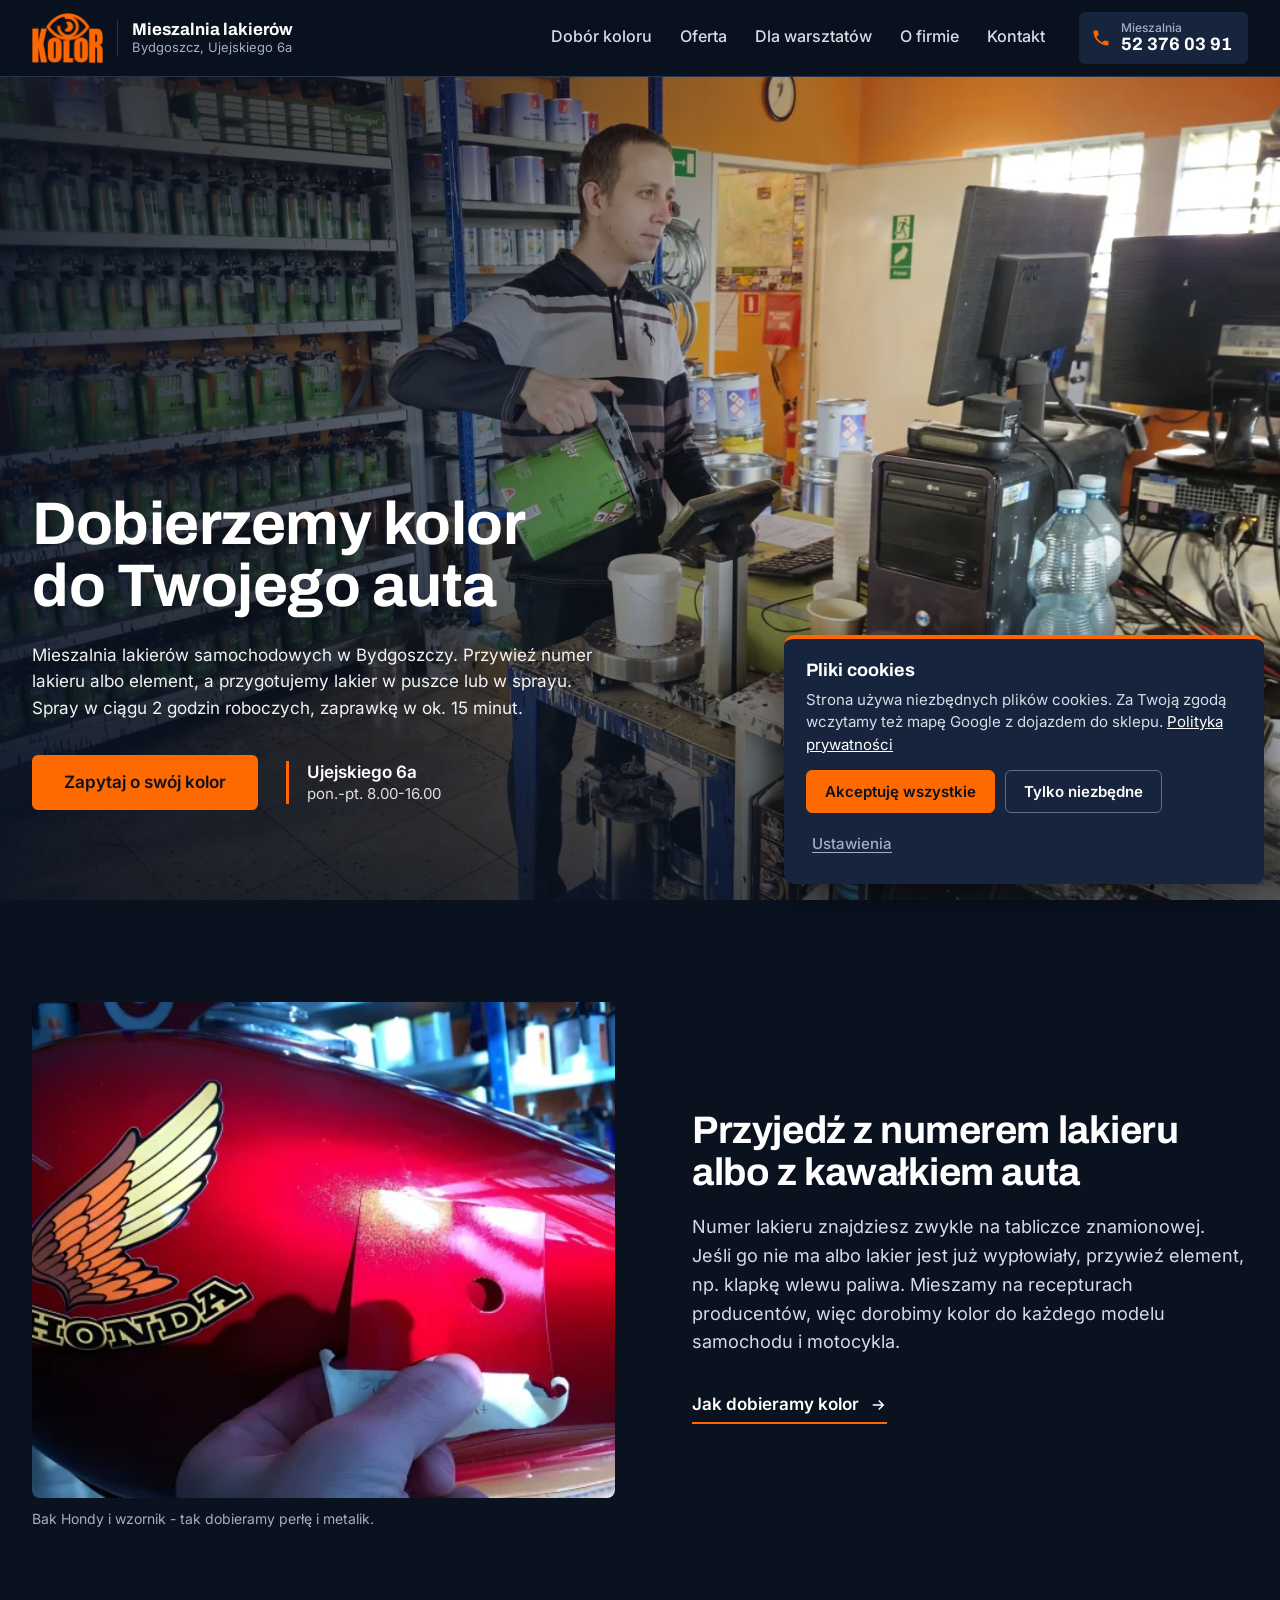
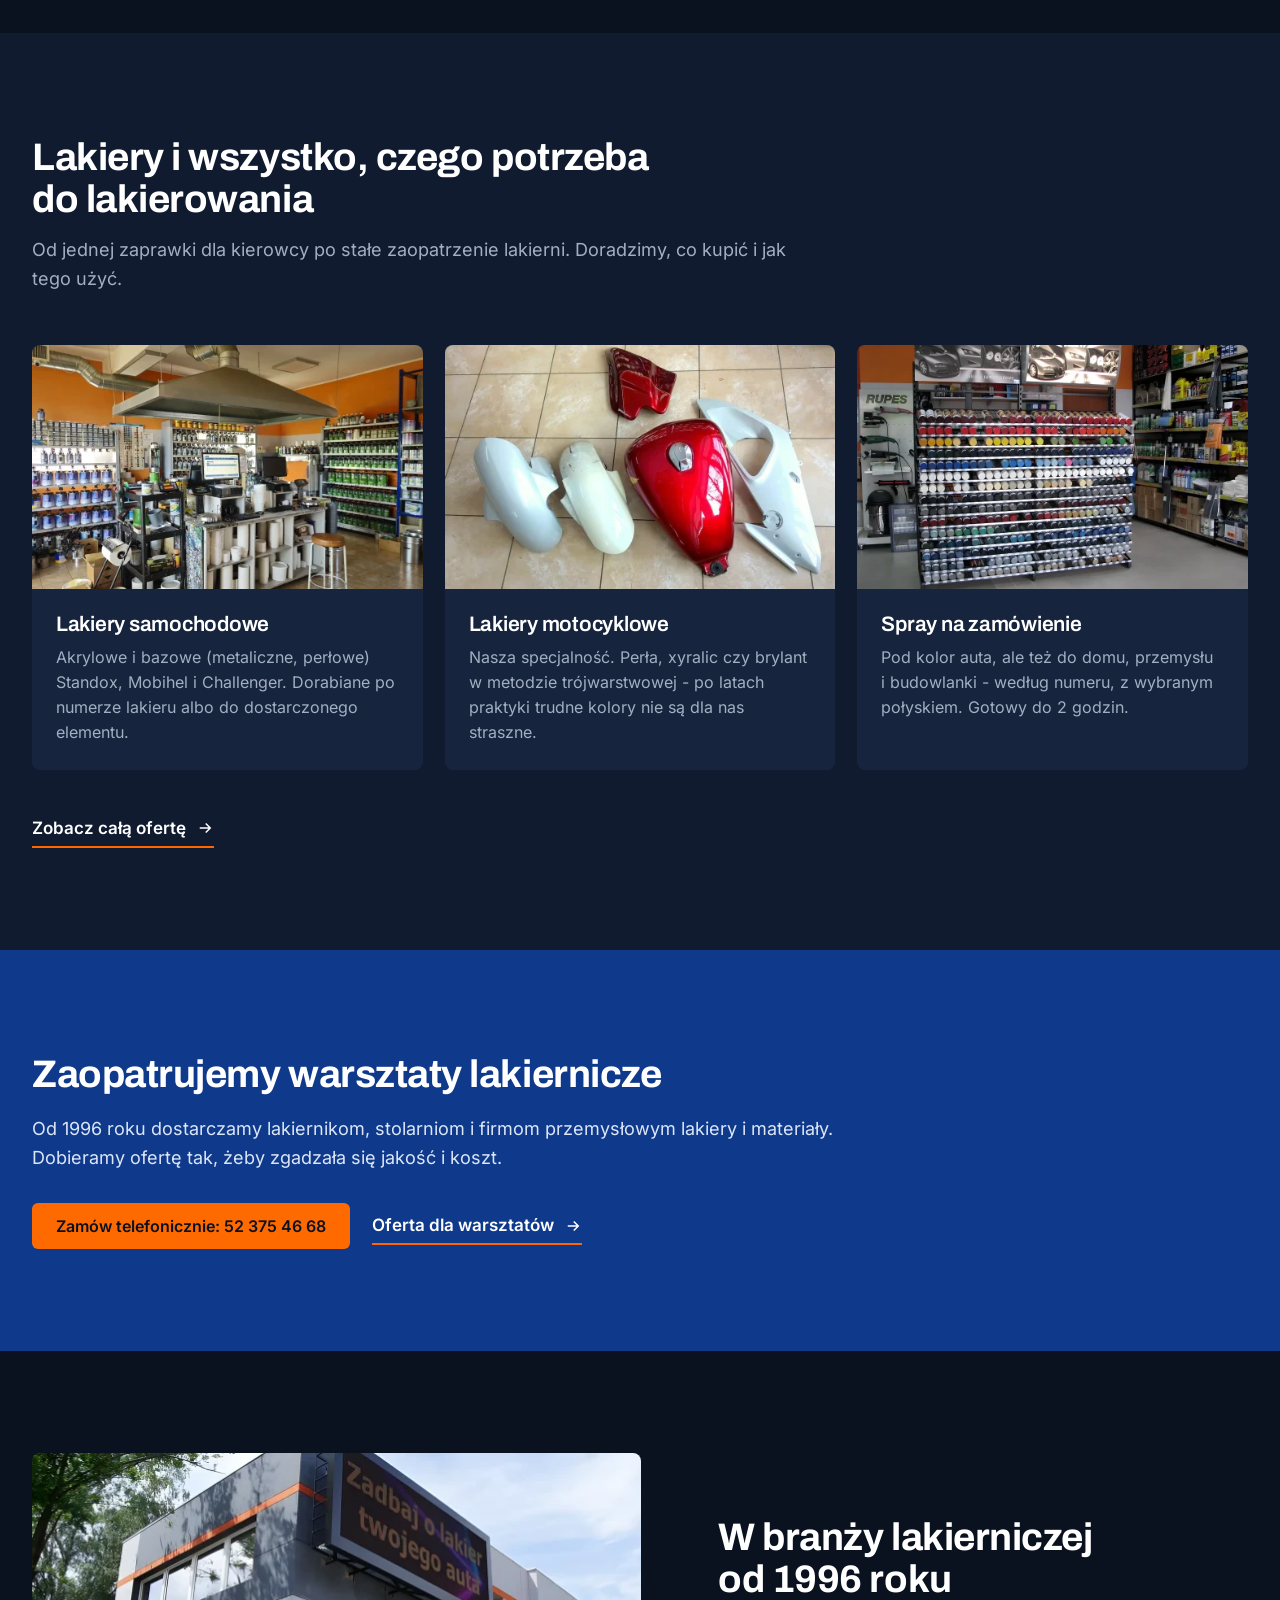
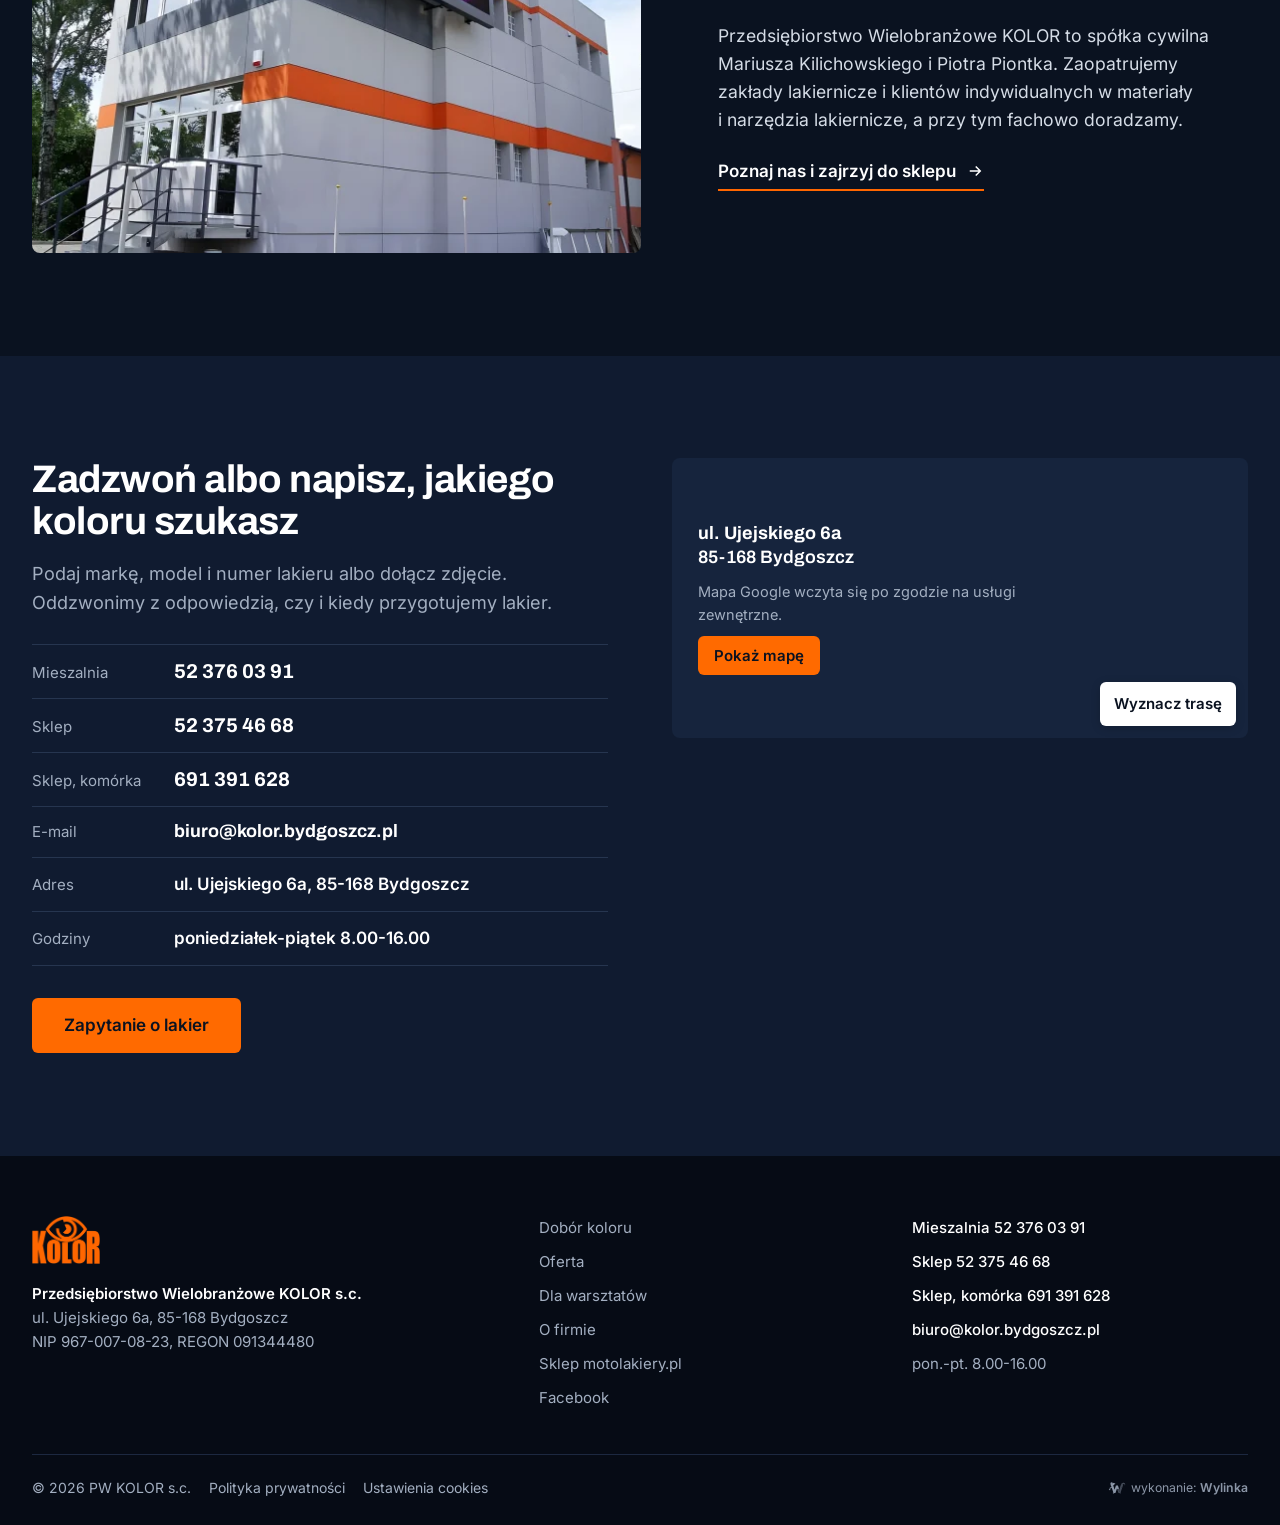
==== commit 421bf683: "Podstrony zamiast jednej strony: dobor-koloru, oferta, dla-warsztatow, o-firmie, kontakt (motyw 1.2." ====
--- a/index.html
+++ b/index.html
@@ -1,31 +1,52 @@
-<!doctype html>
-<html lang="pl">
-<head>
-<meta charset="utf-8">
-<meta name="viewport" content="width=device-width,initial-scale=1,viewport-fit=cover">
-<title>Mieszalnia lakierów KOLOR Bydgoszcz - lakier dobrany do auta, motocykla i mebli</title>
-<meta name="description" content="Mieszalnia lakierów i sklep lakierniczy w Bydgoszczy, ul. Ujejskiego 6a. Dobór koloru po numerze lakieru lub elemencie, lakier w sprayu na zamówienie do 2 godzin, zaprawki, lakiery motocyklowe, meblowe i przemysłowe. Od 1996 roku.">
+<!doctype html>+
+<html lang="pl">+
+<head>+
+<meta charset="utf-8">+
+<meta name="viewport" content="width=device-width,initial-scale=1,viewport-fit=cover">+
+<script>(function(){var m={"dobor":"https://disaster26.github.io/kolorbydgoszcz-koncepcja/dobor-koloru/","oferta":"https://disaster26.github.io/kolorbydgoszcz-koncepcja/oferta/","galeria":"https://disaster26.github.io/kolorbydgoszcz-koncepcja/o-firmie/#galeria","warsztaty":"https://disaster26.github.io/kolorbydgoszcz-koncepcja/dla-warsztatow/","o-firmie":"https://disaster26.github.io/kolorbydgoszcz-koncepcja/o-firmie/","kontakt":"https://disaster26.github.io/kolorbydgoszcz-koncepcja/kontakt/"},h=location.hash.slice(1);if(m[h])location.replace(m[h])})();</script>
+<title>Mieszalnia lakierów Bydgoszcz - KOLOR, Ujejskiego 6a</title>
+<meta name="description" content="Mieszalnia lakierów i sklep lakierniczy KOLOR w Bydgoszczy. Lakier samochodowy po numerze, spray na zamówienie do 2 godzin, zaprawki. Od 1996 roku.">
 <link rel="canonical" href="https://disaster26.github.io/kolorbydgoszcz-koncepcja/">
 <meta name="robots" content="noindex, nofollow">
 <meta property="og:type" content="website"><meta property="og:locale" content="pl_PL"><meta property="og:site_name" content="KOLOR - Mieszalnia lakierów">
-<meta property="og:title" content="Mieszalnia lakierów KOLOR Bydgoszcz - lakier dobrany do auta, motocykla i mebli"><meta property="og:description" content="Mieszalnia lakierów i sklep lakierniczy w Bydgoszczy, ul. Ujejskiego 6a. Dobór koloru po numerze lakieru lub elemencie, lakier w sprayu na zamówienie do 2 godzin, zaprawki, lakiery motocyklowe, meblowe i przemysłowe. Od 1996 roku."><meta property="og:url" content="https://disaster26.github.io/kolorbydgoszcz-koncepcja/"><meta property="og:image" content="https://disaster26.github.io/kolorbydgoszcz-koncepcja/wp-content/themes/kolor/assets/img/og-kolor.jpg"><meta property="og:image:width" content="1200"><meta property="og:image:height" content="630">
+<meta property="og:title" content="Mieszalnia lakierów Bydgoszcz - KOLOR, Ujejskiego 6a"><meta property="og:description" content="Mieszalnia lakierów i sklep lakierniczy KOLOR w Bydgoszczy. Lakier samochodowy po numerze, spray na zamówienie do 2 godzin, zaprawki. Od 1996 roku."><meta property="og:url" content="https://disaster26.github.io/kolorbydgoszcz-koncepcja/"><meta property="og:image" content="https://disaster26.github.io/kolorbydgoszcz-koncepcja/wp-content/themes/kolor/assets/img/og-kolor.jpg"><meta property="og:image:width" content="1200"><meta property="og:image:height" content="630">
 <meta name="twitter:card" content="summary_large_image">
 <script type="application/ld+json">{"@context":"https://schema.org","@graph":[{"@type":["AutoPartsStore","Store"],"@id":"https://disaster26.github.io/kolorbydgoszcz-koncepcja/#firma","name":"KOLOR - Mieszalnia lakierów","legalName":"Przedsiębiorstwo Wielobranżowe KOLOR s.c.","url":"https://disaster26.github.io/kolorbydgoszcz-koncepcja/","logo":"https://disaster26.github.io/kolorbydgoszcz-koncepcja/wp-content/themes/kolor/assets/img/logo-512.png","image":"https://disaster26.github.io/kolorbydgoszcz-koncepcja/wp-content/themes/kolor/assets/img/og-kolor.jpg","telephone":"+48 52 376 03 91","email":"biuro@kolor.bydgoszcz.pl","foundingDate":"1996","address":{"@type":"PostalAddress","streetAddress":"Ujejskiego 6a","postalCode":"85-168","addressLocality":"Bydgoszcz","addressRegion":"kujawsko-pomorskie","addressCountry":"PL"},"geo":{"@type":"GeoCoordinates","latitude":53.10901,"longitude":18.01024},"hasMap":"https://www.google.com/maps/search/?api=1\u0026query=Kolor%20s.c.%20Mieszalnia%20lakier%C3%B3w%20samochodowych%2C%20Ujejskiego%206a%2C%2085-168%20Bydgoszcz","openingHoursSpecification":[{"@type":"OpeningHoursSpecification","dayOfWeek":["Monday","Tuesday","Wednesday","Thursday","Friday"],"opens":"08:00","closes":"16:00"}],"taxID":"9670070823","contactPoint":[{"@type":"ContactPoint","telephone":"+48 52 376 03 91","contactType":"customer service","name":"Mieszalnia lakierów","areaServed":"PL","availableLanguage":"pl"},{"@type":"ContactPoint","telephone":"+48 52 375 46 68","contactType":"sales","name":"Sklep","areaServed":"PL","availableLanguage":"pl"},{"@type":"ContactPoint","telephone":"+48 691 391 628","contactType":"sales","name":"Sklep - telefon komórkowy","areaServed":"PL","availableLanguage":"pl"}],"sameAs":["https://www.facebook.com/PW-Kolor-lakiery-i-kosmetyki-samochodowe-467983583241650/","https://motolakiery.pl/"],"knowsAbout":["mieszalnia lakierów","dobór koloru lakieru","lakier w sprayu na zamówienie","lakiery samochodowe","lakiery motocyklowe","lakiery do mebli RAL NCS","lakiery przemysłowe","materiały lakiernicze"],"priceRange":"$$","identifier":[{"@type":"PropertyValue","propertyID":"REGON","value":"091344480"}]}]}</script>
-<meta name="theme-color" content="#0A1220">
-<link rel="icon" href="https://disaster26.github.io/kolorbydgoszcz-koncepcja/wp-content/themes/kolor/assets/img/favicon.png" type="image/png">
-<link rel="apple-touch-icon" href="https://disaster26.github.io/kolorbydgoszcz-koncepcja/wp-content/themes/kolor/assets/img/apple-touch-icon.png">
-<link rel="preload" as="font" type="font/woff2" href="https://disaster26.github.io/kolorbydgoszcz-koncepcja/wp-content/themes/kolor/assets/fonts/archivo-700-rdzen.woff2" crossorigin>
-<link rel="preload" as="font" type="font/woff2" href="https://disaster26.github.io/kolorbydgoszcz-koncepcja/wp-content/themes/kolor/assets/fonts/archivo-700-pl.woff2" crossorigin>
-<link rel="preload" as="font" type="font/woff2" href="https://disaster26.github.io/kolorbydgoszcz-koncepcja/wp-content/themes/kolor/assets/fonts/archivo-600-rdzen.woff2" crossorigin>
-<link rel="preload" as="font" type="font/woff2" href="https://disaster26.github.io/kolorbydgoszcz-koncepcja/wp-content/themes/kolor/assets/fonts/archivo-600-pl.woff2" crossorigin>
-<link rel="preload" as="font" type="font/woff2" href="https://disaster26.github.io/kolorbydgoszcz-koncepcja/wp-content/themes/kolor/assets/fonts/inter-400-rdzen.woff2" crossorigin>
-<link rel="preload" as="font" type="font/woff2" href="https://disaster26.github.io/kolorbydgoszcz-koncepcja/wp-content/themes/kolor/assets/fonts/inter-400-pl.woff2" crossorigin>
-<link rel="preload" as="font" type="font/woff2" href="https://disaster26.github.io/kolorbydgoszcz-koncepcja/wp-content/themes/kolor/assets/fonts/inter-500-rdzen.woff2" crossorigin>
-<link rel="preload" as="font" type="font/woff2" href="https://disaster26.github.io/kolorbydgoszcz-koncepcja/wp-content/themes/kolor/assets/fonts/inter-500-pl.woff2" crossorigin>
-<link rel="preload" as="font" type="font/woff2" href="https://disaster26.github.io/kolorbydgoszcz-koncepcja/wp-content/themes/kolor/assets/fonts/inter-600-rdzen.woff2" crossorigin>
-<link rel="preload" as="font" type="font/woff2" href="https://disaster26.github.io/kolorbydgoszcz-koncepcja/wp-content/themes/kolor/assets/fonts/inter-600-pl.woff2" crossorigin>
-<link rel="preload" as="image" href="https://disaster26.github.io/kolorbydgoszcz-koncepcja/wp-content/uploads/2026/11/kolor-mieszanie-m.webp" imagesrcset="https://disaster26.github.io/kolorbydgoszcz-koncepcja/wp-content/uploads/2026/11/kolor-mieszanie-m.webp 900w, https://disaster26.github.io/kolorbydgoszcz-koncepcja/wp-content/uploads/2026/11/kolor-mieszanie-m-270x300.webp 270w, https://disaster26.github.io/kolorbydgoszcz-koncepcja/wp-content/uploads/2026/11/kolor-mieszanie-m-768x853.webp 768w, https://disaster26.github.io/kolorbydgoszcz-koncepcja/wp-content/uploads/2026/11/kolor-mieszanie-m-360x400.webp 360w, https://disaster26.github.io/kolorbydgoszcz-koncepcja/wp-content/uploads/2026/11/kolor-mieszanie-m-540x600.webp 540w, https://disaster26.github.io/kolorbydgoszcz-koncepcja/wp-content/uploads/2026/11/kolor-mieszanie-m-720x800.webp 720w" imagesizes="100vw" media="(max-width:760px)" fetchpriority="high">
-<link rel="preload" as="image" href="https://disaster26.github.io/kolorbydgoszcz-koncepcja/wp-content/uploads/2026/11/kolor-mieszanie-scaled.webp" imagesrcset="https://disaster26.github.io/kolorbydgoszcz-koncepcja/wp-content/uploads/2026/11/kolor-mieszanie-scaled.webp 2000w, https://disaster26.github.io/kolorbydgoszcz-koncepcja/wp-content/uploads/2026/11/kolor-mieszanie-300x169.webp 300w, https://disaster26.github.io/kolorbydgoszcz-koncepcja/wp-content/uploads/2026/11/kolor-mieszanie-1024x576.webp 1024w, https://disaster26.github.io/kolorbydgoszcz-koncepcja/wp-content/uploads/2026/11/kolor-mieszanie-768x432.webp 768w, https://disaster26.github.io/kolorbydgoszcz-koncepcja/wp-content/uploads/2026/11/kolor-mieszanie-1536x865.webp 1536w, https://disaster26.github.io/kolorbydgoszcz-koncepcja/wp-content/uploads/2026/11/kolor-mieszanie-2048x1153.webp 2048w, https://disaster26.github.io/kolorbydgoszcz-koncepcja/wp-content/uploads/2026/11/kolor-mieszanie-1600x901.webp 1600w, https://disaster26.github.io/kolorbydgoszcz-koncepcja/wp-content/uploads/2026/11/kolor-mieszanie-360x203.webp 360w, https://disaster26.github.io/kolorbydgoszcz-koncepcja/wp-content/uploads/2026/11/kolor-mieszanie-540x304.webp 540w, https://disaster26.github.io/kolorbydgoszcz-koncepcja/wp-content/uploads/2026/11/kolor-mieszanie-720x405.webp 720w, https://disaster26.github.io/kolorbydgoszcz-koncepcja/wp-content/uploads/2026/11/kolor-mieszanie-960x540.webp 960w" imagesizes="100vw" media="(min-width:761px)" fetchpriority="high">
+<meta name="theme-color" content="#0A1220">+
+<link rel="icon" href="https://disaster26.github.io/kolorbydgoszcz-koncepcja/wp-content/themes/kolor/assets/img/favicon.png" type="image/png">+
+<link rel="apple-touch-icon" href="https://disaster26.github.io/kolorbydgoszcz-koncepcja/wp-content/themes/kolor/assets/img/apple-touch-icon.png">+
+<link rel="preload" as="font" type="font/woff2" href="https://disaster26.github.io/kolorbydgoszcz-koncepcja/wp-content/themes/kolor/assets/fonts/archivo-700-rdzen.woff2" crossorigin>+
+<link rel="preload" as="font" type="font/woff2" href="https://disaster26.github.io/kolorbydgoszcz-koncepcja/wp-content/themes/kolor/assets/fonts/archivo-700-pl.woff2" crossorigin>+
+<link rel="preload" as="font" type="font/woff2" href="https://disaster26.github.io/kolorbydgoszcz-koncepcja/wp-content/themes/kolor/assets/fonts/archivo-600-rdzen.woff2" crossorigin>+
+<link rel="preload" as="font" type="font/woff2" href="https://disaster26.github.io/kolorbydgoszcz-koncepcja/wp-content/themes/kolor/assets/fonts/archivo-600-pl.woff2" crossorigin>+
+<link rel="preload" as="font" type="font/woff2" href="https://disaster26.github.io/kolorbydgoszcz-koncepcja/wp-content/themes/kolor/assets/fonts/inter-400-rdzen.woff2" crossorigin>+
+<link rel="preload" as="font" type="font/woff2" href="https://disaster26.github.io/kolorbydgoszcz-koncepcja/wp-content/themes/kolor/assets/fonts/inter-400-pl.woff2" crossorigin>+
+<link rel="preload" as="font" type="font/woff2" href="https://disaster26.github.io/kolorbydgoszcz-koncepcja/wp-content/themes/kolor/assets/fonts/inter-500-rdzen.woff2" crossorigin>+
+<link rel="preload" as="font" type="font/woff2" href="https://disaster26.github.io/kolorbydgoszcz-koncepcja/wp-content/themes/kolor/assets/fonts/inter-500-pl.woff2" crossorigin>+
+<link rel="preload" as="font" type="font/woff2" href="https://disaster26.github.io/kolorbydgoszcz-koncepcja/wp-content/themes/kolor/assets/fonts/inter-600-rdzen.woff2" crossorigin>+
+<link rel="preload" as="font" type="font/woff2" href="https://disaster26.github.io/kolorbydgoszcz-koncepcja/wp-content/themes/kolor/assets/fonts/inter-600-pl.woff2" crossorigin>+
+<link rel="preload" as="image" href="https://disaster26.github.io/kolorbydgoszcz-koncepcja/wp-content/uploads/2026/11/kolor-mieszanie-m.webp" imagesrcset="https://disaster26.github.io/kolorbydgoszcz-koncepcja/wp-content/uploads/2026/11/kolor-mieszanie-m.webp 900w, https://disaster26.github.io/kolorbydgoszcz-koncepcja/wp-content/uploads/2026/11/kolor-mieszanie-m-270x300.webp 270w, https://disaster26.github.io/kolorbydgoszcz-koncepcja/wp-content/uploads/2026/11/kolor-mieszanie-m-768x853.webp 768w, https://disaster26.github.io/kolorbydgoszcz-koncepcja/wp-content/uploads/2026/11/kolor-mieszanie-m-360x400.webp 360w, https://disaster26.github.io/kolorbydgoszcz-koncepcja/wp-content/uploads/2026/11/kolor-mieszanie-m-540x600.webp 540w, https://disaster26.github.io/kolorbydgoszcz-koncepcja/wp-content/uploads/2026/11/kolor-mieszanie-m-720x800.webp 720w" imagesizes="100vw" media="(max-width:760px)" fetchpriority="high">+
+<link rel="preload" as="image" href="https://disaster26.github.io/kolorbydgoszcz-koncepcja/wp-content/uploads/2026/11/kolor-mieszanie-scaled.webp" imagesrcset="https://disaster26.github.io/kolorbydgoszcz-koncepcja/wp-content/uploads/2026/11/kolor-mieszanie-scaled.webp 2000w, https://disaster26.github.io/kolorbydgoszcz-koncepcja/wp-content/uploads/2026/11/kolor-mieszanie-300x169.webp 300w, https://disaster26.github.io/kolorbydgoszcz-koncepcja/wp-content/uploads/2026/11/kolor-mieszanie-1024x576.webp 1024w, https://disaster26.github.io/kolorbydgoszcz-koncepcja/wp-content/uploads/2026/11/kolor-mieszanie-768x432.webp 768w, https://disaster26.github.io/kolorbydgoszcz-koncepcja/wp-content/uploads/2026/11/kolor-mieszanie-1536x865.webp 1536w, https://disaster26.github.io/kolorbydgoszcz-koncepcja/wp-content/uploads/2026/11/kolor-mieszanie-2048x1153.webp 2048w, https://disaster26.github.io/kolorbydgoszcz-koncepcja/wp-content/uploads/2026/11/kolor-mieszanie-1600x901.webp 1600w, https://disaster26.github.io/kolorbydgoszcz-koncepcja/wp-content/uploads/2026/11/kolor-mieszanie-360x203.webp 360w, https://disaster26.github.io/kolorbydgoszcz-koncepcja/wp-content/uploads/2026/11/kolor-mieszanie-540x304.webp 540w, https://disaster26.github.io/kolorbydgoszcz-koncepcja/wp-content/uploads/2026/11/kolor-mieszanie-720x405.webp 720w, https://disaster26.github.io/kolorbydgoszcz-koncepcja/wp-content/uploads/2026/11/kolor-mieszanie-960x540.webp 960w" imagesizes="100vw" media="(min-width:761px)" fetchpriority="high">+
 <style id="kl-css">/* 1.1: fonty w małych plikach rdzenia (ASCII + polskie znaki), pełne pliki tylko dla rzadkich znaków (rozłączne unicode-range) */
 @font-face{font-family:"Archivo";font-style:normal;font-weight:600;font-display:swap;src:url(https://disaster26.github.io/kolorbydgoszcz-koncepcja/wp-content/themes/kolor/assets/fonts/archivo-latin-ext-600-normal.woff2) format("woff2");unicode-range:U+0100-0101,U+0103,U+0108-0117,U+011A-0130,U+0132-0140,U+0145-0151,U+0154-0159,U+015C-0178,U+017D-017F,U+018F,U+0192,U+019D,U+01A0-01A1,U+01AF-01B0,U+01C4-01DC,U+01E6-01E7,U+01EA-01EB,U+01FA-021B,U+022A-022D,U+0230-0233,U+0237,U+0259,U+0272,U+1E24-1E25,U+1E62-1E63,U+1E6C-1E6D,U+1E80-1E85,U+1E9E,U+1EF2-1EF9,U+2020,U+20A1,U+20A3-20A4,U+20A6-20A7,U+20A9,U+20AB,U+20AD,U+20B1-20B2,U+20B5,U+20B9-20BA,U+20BC-20BD,U+2113}
 @font-face{font-family:"Archivo";font-style:normal;font-weight:600;font-display:swap;src:url(https://disaster26.github.io/kolorbydgoszcz-koncepcja/wp-content/themes/kolor/assets/fonts/archivo-latin-600-normal.woff2) format("woff2");unicode-range:U+000D,U+00A1-00A8,U+00AA,U+00AC-00AF,U+00B1-00B6,U+00B8-00BA,U+00BC-00D2,U+00D4-00D6,U+00D8-00F2,U+00F4-00FF,U+0102,U+0131,U+0152-0153,U+02BC,U+02C6,U+02DA,U+02DC,U+0300-0301,U+0303-0304,U+0308-0309,U+0323,U+2009,U+201A,U+2032-2033,U+2039-203A,U+2044,U+2074,U+2122,U+2191,U+2193,U+2212,U+2215,U+FEFF}
@@ -562,7 +583,36 @@
   .ws-akcje{flex-direction:column;align-items:stretch}
   .ws-kom{text-align:center}
 }
-</style>
+/* ===== 1.2: podstrony sekcji (H1 wyglądający jak H2), okruszki, zajawki na stronie głównej, bieżąca pozycja menu ===== */
+h1.h2{font-size:clamp(30px,3vw,44px);line-height:1.1}
+.sek-ciemna h1{color:#fff}
+.dobor-tx h1{max-width:13em}
+.ofirmie-tx h1{margin-bottom:22px;max-width:12em}
+.okruszki-pas{background:var(--bg);padding:26px 0 0}
+.okruszki-pas.jasna{background:var(--bg2)}
+.okruszki-pas.ciemna{background:var(--granat)}
+.okruszki-pas ol{list-style:none;margin:0;padding:0;display:flex;flex-wrap:wrap;gap:4px 8px;font-size:14px;line-height:1.4;color:var(--mut)}
+.okruszki-pas li+li::before{content:"/";margin-right:8px;opacity:.7}
+.okruszki-pas a{color:var(--mut);text-underline-offset:3px}
+.okruszki-pas a:hover{color:#fff}
+.okruszki-pas.ciemna ol,.okruszki-pas.ciemna a{color:#C9D6EE}
+.okruszki-pas+.sek{padding-top:clamp(30px,4vw,56px)}
+.wiecej{margin-top:6px}
+.wiecej-pas{margin:clamp(28px,3vw,40px) 0 0}
+.warsztaty-krotko{grid-template-columns:minmax(0,1fr)}
+.warsztaty-krotko .ws-tx{max-width:820px}
+.kt-dane>.btn{margin-top:4px}
+.kt-mapa .mapa{min-height:100%}
+.nav a[aria-current="page"]{border-color:var(--or);color:#fff}
+.menu-mob nav a[aria-current="page"]{color:var(--or)}
+.st-nav a[aria-current="page"]{color:#fff}
+@media (max-width:760px){
+  h1.h2{font-size:clamp(27px,7.4vw,32px)}
+  .okruszki-pas{padding-top:18px}
+  .okruszki-pas+.sek{padding-top:26px}
+}
+</style>+
 <style> 
 .wylinka-badge{display:inline-flex;align-items:center;gap:.4em;color:inherit;text-decoration:none;font-size:.875em;line-height:1;opacity:.85}@@ -587,101 +637,170 @@
 
 </style> 
-</head>
-<body class="home wp-singular page-template-default page page-id-4 wp-theme-kolor">
-<a class="skip" href="#tresc">Przejdź do treści</a>
-<svg width="0" height="0" style="position:absolute" aria-hidden="true" focusable="false"><defs>
-<symbol id="i-tel" viewBox="0 0 24 24"><path d="M6.6 10.8a15.1 15.1 0 006.6 6.6l2.2-2.2a1 1 0 011-.25 11.4 11.4 0 003.6.57 1 1 0 011 1V20a1 1 0 01-1 1A17 17 0 013 4a1 1 0 011-1h3.5a1 1 0 011 1c0 1.25.2 2.46.57 3.6a1 1 0 01-.25 1z" fill="currentColor"/></symbol>
-<symbol id="i-strz" viewBox="0 0 24 24"><path d="M5 12h14M13 6l6 6-6 6" fill="none" stroke="currentColor" stroke-width="2"/></symbol>
-<symbol id="i-lewo" viewBox="0 0 24 24"><path d="M15 5l-7 7 7 7" fill="none" stroke="currentColor" stroke-width="2"/></symbol>
-<symbol id="i-prawo" viewBox="0 0 24 24"><path d="M9 5l7 7-7 7" fill="none" stroke="currentColor" stroke-width="2"/></symbol>
-<symbol id="i-x" viewBox="0 0 24 24"><path d="M6 6l12 12M18 6L6 18" stroke="currentColor" stroke-width="2.2" stroke-linecap="round"/></symbol>
-<symbol id="i-lupa" viewBox="0 0 24 24"><circle cx="10.5" cy="10.5" r="6.5" fill="none" stroke="currentColor" stroke-width="2.2"/><path d="M15.5 15.5L21 21M10.5 7.5v6M7.5 10.5h6" stroke="currentColor" stroke-width="2.2" stroke-linecap="round"/></symbol>
-</defs></svg>
-	<header class="top">
-  <div class="top-in">
-    <a class="logo" href="https://disaster26.github.io/kolorbydgoszcz-koncepcja/" aria-label="KOLOR - mieszalnia lakierów, strona główna">
-      <img src="https://disaster26.github.io/kolorbydgoszcz-koncepcja/wp-content/themes/kolor/assets/img/logo-144.webp" srcset="https://disaster26.github.io/kolorbydgoszcz-koncepcja/wp-content/themes/kolor/assets/img/logo-144.webp 1x, https://disaster26.github.io/kolorbydgoszcz-koncepcja/wp-content/themes/kolor/assets/img/logo-288.webp 2x" alt="" width="72" height="50">
-      <span class="logo-tx"><b>Mieszalnia lakierów</b><span>Bydgoszcz, Ujejskiego 6a</span></span>
-    </a>
-    <nav class="nav" aria-label="Menu główne">
-      <a href="#dobor">Dobór koloru</a>
-      <a href="#oferta">Oferta</a>
-      <a href="#warsztaty">Dla warsztatów</a>
-      <a href="#o-firmie">O firmie</a>
-      <a href="#kontakt">Kontakt</a>
-          </nav>
-    <a class="top-tel" href="tel:+48523760391" aria-label="Zadzwoń do mieszalni: 52 376 03 91"><svg class="ik" aria-hidden="true" focusable="false"><use href="#i-tel"/></svg><span><small>Mieszalnia</small>52 376 03 91</span></a>
-    <button class="burger" type="button" aria-expanded="false" aria-controls="menu-mob" aria-label="Otwórz menu"><span></span><span></span><span></span></button>
-  </div>
-  <div class="menu-mob" id="menu-mob" hidden>
-    <nav aria-label="Menu mobilne">
-      <a href="#dobor">Dobór koloru</a>
-      <a href="#oferta">Oferta</a>
-      <a href="#galeria">Sklep od środka</a>
-      <a href="#warsztaty">Dla warsztatów</a>
-      <a href="#o-firmie">O firmie</a>
-      <a href="#kontakt">Kontakt i dojazd</a>
-          </nav>
-    <div class="menu-mob-kontakt">
-      <a class="btn btn-glowny" href="#kontakt">Zapytaj o swój kolor</a>
-      <div class="menu-mob-tel">
-        <a href="tel:+48523760391"><small>Mieszalnia</small>52 376 03 91</a>
-        <a href="tel:+48523754668"><small>Sklep</small>52 375 46 68</a>
-        <a class="mm-kom" href="tel:+48691391628"><small>Sklep, komórka</small>691 391 628</a>      </div>
-      <p class="menu-mob-godz">Pon.-pt. 8.00-16.00, ul. Ujejskiego 6a</p>
-    </div>
-  </div>
-</header>
-<main id="tresc">
-<section class="hero" data-slider aria-label="KOLOR - mieszalnia lakierów">
-  <div class="hero-foto">
-        <figure class="slide on">
-      <picture>
-        <source media="(max-width:760px)" srcset="https://disaster26.github.io/kolorbydgoszcz-koncepcja/wp-content/uploads/2026/11/kolor-mieszanie-m.webp 900w, https://disaster26.github.io/kolorbydgoszcz-koncepcja/wp-content/uploads/2026/11/kolor-mieszanie-m-270x300.webp 270w, https://disaster26.github.io/kolorbydgoszcz-koncepcja/wp-content/uploads/2026/11/kolor-mieszanie-m-768x853.webp 768w, https://disaster26.github.io/kolorbydgoszcz-koncepcja/wp-content/uploads/2026/11/kolor-mieszanie-m-360x400.webp 360w, https://disaster26.github.io/kolorbydgoszcz-koncepcja/wp-content/uploads/2026/11/kolor-mieszanie-m-540x600.webp 540w, https://disaster26.github.io/kolorbydgoszcz-koncepcja/wp-content/uploads/2026/11/kolor-mieszanie-m-720x800.webp 720w" sizes="100vw">        <img src="https://disaster26.github.io/kolorbydgoszcz-koncepcja/wp-content/uploads/2026/11/kolor-mieszanie-scaled.webp" srcset="https://disaster26.github.io/kolorbydgoszcz-koncepcja/wp-content/uploads/2026/11/kolor-mieszanie-scaled.webp 2000w, https://disaster26.github.io/kolorbydgoszcz-koncepcja/wp-content/uploads/2026/11/kolor-mieszanie-300x169.webp 300w, https://disaster26.github.io/kolorbydgoszcz-koncepcja/wp-content/uploads/2026/11/kolor-mieszanie-1024x576.webp 1024w, https://disaster26.github.io/kolorbydgoszcz-koncepcja/wp-content/uploads/2026/11/kolor-mieszanie-768x432.webp 768w, https://disaster26.github.io/kolorbydgoszcz-koncepcja/wp-content/uploads/2026/11/kolor-mieszanie-1536x865.webp 1536w, https://disaster26.github.io/kolorbydgoszcz-koncepcja/wp-content/uploads/2026/11/kolor-mieszanie-2048x1153.webp 2048w, https://disaster26.github.io/kolorbydgoszcz-koncepcja/wp-content/uploads/2026/11/kolor-mieszanie-1600x901.webp 1600w, https://disaster26.github.io/kolorbydgoszcz-koncepcja/wp-content/uploads/2026/11/kolor-mieszanie-360x203.webp 360w, https://disaster26.github.io/kolorbydgoszcz-koncepcja/wp-content/uploads/2026/11/kolor-mieszanie-540x304.webp 540w, https://disaster26.github.io/kolorbydgoszcz-koncepcja/wp-content/uploads/2026/11/kolor-mieszanie-720x405.webp 720w, https://disaster26.github.io/kolorbydgoszcz-koncepcja/wp-content/uploads/2026/11/kolor-mieszanie-960x540.webp 960w" sizes="100vw" alt="Pracownik mieszalni KOLOR odmierza lakier na wadze przy regale z bazami lakierniczymi" width="2000" height="1126" fetchpriority="high">
-      </picture>
-    </figure>
-        <figure class="slide">
-      <picture>
-        <source media="(max-width:760px)" data-srcset="https://disaster26.github.io/kolorbydgoszcz-koncepcja/wp-content/uploads/2026/11/kolor-spraye.webp 1600w, https://disaster26.github.io/kolorbydgoszcz-koncepcja/wp-content/uploads/2026/11/kolor-spraye-300x225.webp 300w, https://disaster26.github.io/kolorbydgoszcz-koncepcja/wp-content/uploads/2026/11/kolor-spraye-1024x768.webp 1024w, https://disaster26.github.io/kolorbydgoszcz-koncepcja/wp-content/uploads/2026/11/kolor-spraye-768x576.webp 768w, https://disaster26.github.io/kolorbydgoszcz-koncepcja/wp-content/uploads/2026/11/kolor-spraye-1536x1152.webp 1536w, https://disaster26.github.io/kolorbydgoszcz-koncepcja/wp-content/uploads/2026/11/kolor-spraye-360x270.webp 360w, https://disaster26.github.io/kolorbydgoszcz-koncepcja/wp-content/uploads/2026/11/kolor-spraye-540x405.webp 540w, https://disaster26.github.io/kolorbydgoszcz-koncepcja/wp-content/uploads/2026/11/kolor-spraye-720x540.webp 720w, https://disaster26.github.io/kolorbydgoszcz-koncepcja/wp-content/uploads/2026/11/kolor-spraye-960x720.webp 960w" sizes="100vw">        <img data-src="https://disaster26.github.io/kolorbydgoszcz-koncepcja/wp-content/uploads/2026/11/kolor-sklep-scaled.webp" data-srcset="https://disaster26.github.io/kolorbydgoszcz-koncepcja/wp-content/uploads/2026/11/kolor-sklep-scaled.webp 2000w, https://disaster26.github.io/kolorbydgoszcz-koncepcja/wp-content/uploads/2026/11/kolor-sklep-300x168.webp 300w, https://disaster26.github.io/kolorbydgoszcz-koncepcja/wp-content/uploads/2026/11/kolor-sklep-1024x572.webp 1024w, https://disaster26.github.io/kolorbydgoszcz-koncepcja/wp-content/uploads/2026/11/kolor-sklep-768x429.webp 768w, https://disaster26.github.io/kolorbydgoszcz-koncepcja/wp-content/uploads/2026/11/kolor-sklep-1536x858.webp 1536w, https://disaster26.github.io/kolorbydgoszcz-koncepcja/wp-content/uploads/2026/11/kolor-sklep-2048x1144.webp 2048w, https://disaster26.github.io/kolorbydgoszcz-koncepcja/wp-content/uploads/2026/11/kolor-sklep-1600x894.webp 1600w, https://disaster26.github.io/kolorbydgoszcz-koncepcja/wp-content/uploads/2026/11/kolor-sklep-360x201.webp 360w, https://disaster26.github.io/kolorbydgoszcz-koncepcja/wp-content/uploads/2026/11/kolor-sklep-540x302.webp 540w, https://disaster26.github.io/kolorbydgoszcz-koncepcja/wp-content/uploads/2026/11/kolor-sklep-720x402.webp 720w, https://disaster26.github.io/kolorbydgoszcz-koncepcja/wp-content/uploads/2026/11/kolor-sklep-960x536.webp 960w" sizes="100vw" alt="Wnętrze sklepu KOLOR przy Ujejskiego 6a - regał z lakierami w sprayu i materiałami lakierniczymi" width="2000" height="1118">
-      </picture>
-    </figure>
-        <figure class="slide">
-      <picture>
-        <source media="(max-width:760px)" data-srcset="https://disaster26.github.io/kolorbydgoszcz-koncepcja/wp-content/uploads/2026/11/kolor-sala-m.webp 900w, https://disaster26.github.io/kolorbydgoszcz-koncepcja/wp-content/uploads/2026/11/kolor-sala-m-270x300.webp 270w, https://disaster26.github.io/kolorbydgoszcz-koncepcja/wp-content/uploads/2026/11/kolor-sala-m-768x853.webp 768w, https://disaster26.github.io/kolorbydgoszcz-koncepcja/wp-content/uploads/2026/11/kolor-sala-m-360x400.webp 360w, https://disaster26.github.io/kolorbydgoszcz-koncepcja/wp-content/uploads/2026/11/kolor-sala-m-540x600.webp 540w, https://disaster26.github.io/kolorbydgoszcz-koncepcja/wp-content/uploads/2026/11/kolor-sala-m-720x800.webp 720w" sizes="100vw">        <img data-src="https://disaster26.github.io/kolorbydgoszcz-koncepcja/wp-content/uploads/2026/11/kolor-sala-scaled.webp" data-srcset="https://disaster26.github.io/kolorbydgoszcz-koncepcja/wp-content/uploads/2026/11/kolor-sala-scaled.webp 2000w, https://disaster26.github.io/kolorbydgoszcz-koncepcja/wp-content/uploads/2026/11/kolor-sala-300x169.webp 300w, https://disaster26.github.io/kolorbydgoszcz-koncepcja/wp-content/uploads/2026/11/kolor-sala-1024x576.webp 1024w, https://disaster26.github.io/kolorbydgoszcz-koncepcja/wp-content/uploads/2026/11/kolor-sala-768x432.webp 768w, https://disaster26.github.io/kolorbydgoszcz-koncepcja/wp-content/uploads/2026/11/kolor-sala-1536x865.webp 1536w, https://disaster26.github.io/kolorbydgoszcz-koncepcja/wp-content/uploads/2026/11/kolor-sala-2048x1153.webp 2048w, https://disaster26.github.io/kolorbydgoszcz-koncepcja/wp-content/uploads/2026/11/kolor-sala-1600x901.webp 1600w, https://disaster26.github.io/kolorbydgoszcz-koncepcja/wp-content/uploads/2026/11/kolor-sala-360x203.webp 360w, https://disaster26.github.io/kolorbydgoszcz-koncepcja/wp-content/uploads/2026/11/kolor-sala-540x304.webp 540w, https://disaster26.github.io/kolorbydgoszcz-koncepcja/wp-content/uploads/2026/11/kolor-sala-720x405.webp 720w, https://disaster26.github.io/kolorbydgoszcz-koncepcja/wp-content/uploads/2026/11/kolor-sala-960x540.webp 960w" sizes="100vw" alt="Sala sprzedaży sklepu KOLOR z regałami lakierów i materiałów lakierniczych" width="2000" height="1126">
-      </picture>
-    </figure>
-            <div class="hero-kropki" role="group" aria-label="Zdjęcia">
-      <button type="button" class="on" aria-label="Zdjęcie 1"></button><button type="button" aria-label="Zdjęcie 2"></button><button type="button" aria-label="Zdjęcie 3"></button>    </div>
-      </div>
-  <div class="hero-in">
-    <h1>Dobierzemy kolor do Twojego auta</h1>
-    <p class="lead">Mieszalnia lakierów samochodowych w Bydgoszczy. Przywieź numer lakieru albo element, a przygotujemy lakier w puszce lub w sprayu. Spray w ciągu 2 godzin roboczych, zaprawkę w ok. 15 minut.</p>
-    <div class="hero-akcje">
-      <a class="btn btn-glowny btn-duzy" id="hero-cta" href="#kontakt">Zapytaj o swój kolor</a>
-      <p class="hero-adr">Ujejskiego 6a <span>pon.-pt. 8.00-16.00</span></p>
-    </div>
-  </div>
-</section>
+</head>+
+<body class="home wp-singular page-template-default page page-id-4 wp-theme-kolor">+
+<a class="skip" href="#tresc">Przejdź do treści</a>+
+<svg width="0" height="0" style="position:absolute" aria-hidden="true" focusable="false"><defs>+
+<symbol id="i-tel" viewBox="0 0 24 24"><path d="M6.6 10.8a15.1 15.1 0 006.6 6.6l2.2-2.2a1 1 0 011-.25 11.4 11.4 0 003.6.57 1 1 0 011 1V20a1 1 0 01-1 1A17 17 0 013 4a1 1 0 011-1h3.5a1 1 0 011 1c0 1.25.2 2.46.57 3.6a1 1 0 01-.25 1z" fill="currentColor"/></symbol>+
+<symbol id="i-strz" viewBox="0 0 24 24"><path d="M5 12h14M13 6l6 6-6 6" fill="none" stroke="currentColor" stroke-width="2"/></symbol>+
+<symbol id="i-lewo" viewBox="0 0 24 24"><path d="M15 5l-7 7 7 7" fill="none" stroke="currentColor" stroke-width="2"/></symbol>+
+<symbol id="i-prawo" viewBox="0 0 24 24"><path d="M9 5l7 7-7 7" fill="none" stroke="currentColor" stroke-width="2"/></symbol>+
+<symbol id="i-x" viewBox="0 0 24 24"><path d="M6 6l12 12M18 6L6 18" stroke="currentColor" stroke-width="2.2" stroke-linecap="round"/></symbol>+
+<symbol id="i-lupa" viewBox="0 0 24 24"><circle cx="10.5" cy="10.5" r="6.5" fill="none" stroke="currentColor" stroke-width="2.2"/><path d="M15.5 15.5L21 21M10.5 7.5v6M7.5 10.5h6" stroke="currentColor" stroke-width="2.2" stroke-linecap="round"/></symbol>+
+</defs></svg>+
+	<header class="top">+
+  <div class="top-in">+
+    <a class="logo" href="https://disaster26.github.io/kolorbydgoszcz-koncepcja/" aria-label="KOLOR - mieszalnia lakierów, strona główna">+
+      <img src="https://disaster26.github.io/kolorbydgoszcz-koncepcja/wp-content/themes/kolor/assets/img/logo-144.webp" srcset="https://disaster26.github.io/kolorbydgoszcz-koncepcja/wp-content/themes/kolor/assets/img/logo-144.webp 1x, https://disaster26.github.io/kolorbydgoszcz-koncepcja/wp-content/themes/kolor/assets/img/logo-288.webp 2x" alt="" width="72" height="50">+
+      <span class="logo-tx"><b>Mieszalnia lakierów</b><span>Bydgoszcz, Ujejskiego 6a</span></span>+
+    </a>+
+    <nav class="nav" aria-label="Menu główne">+
+      <a href="https://disaster26.github.io/kolorbydgoszcz-koncepcja/dobor-koloru/">Dobór koloru</a>+
+<a href="https://disaster26.github.io/kolorbydgoszcz-koncepcja/oferta/">Oferta</a>+
+<a href="https://disaster26.github.io/kolorbydgoszcz-koncepcja/dla-warsztatow/">Dla warsztatów</a>+
+<a href="https://disaster26.github.io/kolorbydgoszcz-koncepcja/o-firmie/">O firmie</a>+
+<a href="https://disaster26.github.io/kolorbydgoszcz-koncepcja/kontakt/">Kontakt</a>+
+    </nav>+
+    <a class="top-tel" href="tel:+48523760391" aria-label="Zadzwoń do mieszalni: 52 376 03 91"><svg class="ik" aria-hidden="true" focusable="false"><use href="#i-tel"/></svg><span><small>Mieszalnia</small>52 376 03 91</span></a>+
+    <button class="burger" type="button" aria-expanded="false" aria-controls="menu-mob" aria-label="Otwórz menu"><span></span><span></span><span></span></button>+
+  </div>+
+  <div class="menu-mob" id="menu-mob" hidden>+
+    <nav aria-label="Menu mobilne">+
+      <a href="https://disaster26.github.io/kolorbydgoszcz-koncepcja/dobor-koloru/">Dobór koloru</a>+
+<a href="https://disaster26.github.io/kolorbydgoszcz-koncepcja/oferta/">Oferta</a>+
+<a href="https://disaster26.github.io/kolorbydgoszcz-koncepcja/o-firmie/#galeria">Sklep od środka</a>+
+<a href="https://disaster26.github.io/kolorbydgoszcz-koncepcja/dla-warsztatow/">Dla warsztatów</a>+
+<a href="https://disaster26.github.io/kolorbydgoszcz-koncepcja/o-firmie/">O firmie</a>+
+<a href="https://disaster26.github.io/kolorbydgoszcz-koncepcja/kontakt/">Kontakt i dojazd</a>+
+    </nav>+
+    <div class="menu-mob-kontakt">+
+      <a class="btn btn-glowny" href="https://disaster26.github.io/kolorbydgoszcz-koncepcja/kontakt/#form">Zapytaj o swój kolor</a>+
+      <div class="menu-mob-tel">+
+        <a href="tel:+48523760391"><small>Mieszalnia</small>52 376 03 91</a>+
+        <a href="tel:+48523754668"><small>Sklep</small>52 375 46 68</a>+
+        <a class="mm-kom" href="tel:+48691391628"><small>Sklep, komórka</small>691 391 628</a>      </div>+
+      <p class="menu-mob-godz">Pon.-pt. 8.00-16.00, ul. Ujejskiego 6a</p>+
+    </div>+
+  </div>+
+</header>+
+<main id="tresc">+
+<section class="hero" data-slider aria-label="KOLOR - mieszalnia lakierów">+
+  <div class="hero-foto">+
+        <figure class="slide on">+
+      <picture>+
+        <source media="(max-width:760px)" srcset="https://disaster26.github.io/kolorbydgoszcz-koncepcja/wp-content/uploads/2026/11/kolor-mieszanie-m.webp 900w, https://disaster26.github.io/kolorbydgoszcz-koncepcja/wp-content/uploads/2026/11/kolor-mieszanie-m-270x300.webp 270w, https://disaster26.github.io/kolorbydgoszcz-koncepcja/wp-content/uploads/2026/11/kolor-mieszanie-m-768x853.webp 768w, https://disaster26.github.io/kolorbydgoszcz-koncepcja/wp-content/uploads/2026/11/kolor-mieszanie-m-360x400.webp 360w, https://disaster26.github.io/kolorbydgoszcz-koncepcja/wp-content/uploads/2026/11/kolor-mieszanie-m-540x600.webp 540w, https://disaster26.github.io/kolorbydgoszcz-koncepcja/wp-content/uploads/2026/11/kolor-mieszanie-m-720x800.webp 720w" sizes="100vw">        <img src="https://disaster26.github.io/kolorbydgoszcz-koncepcja/wp-content/uploads/2026/11/kolor-mieszanie-scaled.webp" srcset="https://disaster26.github.io/kolorbydgoszcz-koncepcja/wp-content/uploads/2026/11/kolor-mieszanie-scaled.webp 2000w, https://disaster26.github.io/kolorbydgoszcz-koncepcja/wp-content/uploads/2026/11/kolor-mieszanie-300x169.webp 300w, https://disaster26.github.io/kolorbydgoszcz-koncepcja/wp-content/uploads/2026/11/kolor-mieszanie-1024x576.webp 1024w, https://disaster26.github.io/kolorbydgoszcz-koncepcja/wp-content/uploads/2026/11/kolor-mieszanie-768x432.webp 768w, https://disaster26.github.io/kolorbydgoszcz-koncepcja/wp-content/uploads/2026/11/kolor-mieszanie-1536x865.webp 1536w, https://disaster26.github.io/kolorbydgoszcz-koncepcja/wp-content/uploads/2026/11/kolor-mieszanie-2048x1153.webp 2048w, https://disaster26.github.io/kolorbydgoszcz-koncepcja/wp-content/uploads/2026/11/kolor-mieszanie-1600x901.webp 1600w, https://disaster26.github.io/kolorbydgoszcz-koncepcja/wp-content/uploads/2026/11/kolor-mieszanie-360x203.webp 360w, https://disaster26.github.io/kolorbydgoszcz-koncepcja/wp-content/uploads/2026/11/kolor-mieszanie-540x304.webp 540w, https://disaster26.github.io/kolorbydgoszcz-koncepcja/wp-content/uploads/2026/11/kolor-mieszanie-720x405.webp 720w, https://disaster26.github.io/kolorbydgoszcz-koncepcja/wp-content/uploads/2026/11/kolor-mieszanie-960x540.webp 960w" sizes="100vw" alt="Pracownik mieszalni KOLOR odmierza lakier na wadze przy regale z bazami lakierniczymi" width="2000" height="1126" fetchpriority="high">+
+      </picture>+
+    </figure>+
+        <figure class="slide">+
+      <picture>+
+        <source media="(max-width:760px)" data-srcset="https://disaster26.github.io/kolorbydgoszcz-koncepcja/wp-content/uploads/2026/11/kolor-spraye.webp 1600w, https://disaster26.github.io/kolorbydgoszcz-koncepcja/wp-content/uploads/2026/11/kolor-spraye-300x225.webp 300w, https://disaster26.github.io/kolorbydgoszcz-koncepcja/wp-content/uploads/2026/11/kolor-spraye-1024x768.webp 1024w, https://disaster26.github.io/kolorbydgoszcz-koncepcja/wp-content/uploads/2026/11/kolor-spraye-768x576.webp 768w, https://disaster26.github.io/kolorbydgoszcz-koncepcja/wp-content/uploads/2026/11/kolor-spraye-1536x1152.webp 1536w, https://disaster26.github.io/kolorbydgoszcz-koncepcja/wp-content/uploads/2026/11/kolor-spraye-360x270.webp 360w, https://disaster26.github.io/kolorbydgoszcz-koncepcja/wp-content/uploads/2026/11/kolor-spraye-540x405.webp 540w, https://disaster26.github.io/kolorbydgoszcz-koncepcja/wp-content/uploads/2026/11/kolor-spraye-720x540.webp 720w, https://disaster26.github.io/kolorbydgoszcz-koncepcja/wp-content/uploads/2026/11/kolor-spraye-960x720.webp 960w" sizes="100vw">        <img data-src="https://disaster26.github.io/kolorbydgoszcz-koncepcja/wp-content/uploads/2026/11/kolor-sklep-scaled.webp" data-srcset="https://disaster26.github.io/kolorbydgoszcz-koncepcja/wp-content/uploads/2026/11/kolor-sklep-scaled.webp 2000w, https://disaster26.github.io/kolorbydgoszcz-koncepcja/wp-content/uploads/2026/11/kolor-sklep-300x168.webp 300w, https://disaster26.github.io/kolorbydgoszcz-koncepcja/wp-content/uploads/2026/11/kolor-sklep-1024x572.webp 1024w, https://disaster26.github.io/kolorbydgoszcz-koncepcja/wp-content/uploads/2026/11/kolor-sklep-768x429.webp 768w, https://disaster26.github.io/kolorbydgoszcz-koncepcja/wp-content/uploads/2026/11/kolor-sklep-1536x858.webp 1536w, https://disaster26.github.io/kolorbydgoszcz-koncepcja/wp-content/uploads/2026/11/kolor-sklep-2048x1144.webp 2048w, https://disaster26.github.io/kolorbydgoszcz-koncepcja/wp-content/uploads/2026/11/kolor-sklep-1600x894.webp 1600w, https://disaster26.github.io/kolorbydgoszcz-koncepcja/wp-content/uploads/2026/11/kolor-sklep-360x201.webp 360w, https://disaster26.github.io/kolorbydgoszcz-koncepcja/wp-content/uploads/2026/11/kolor-sklep-540x302.webp 540w, https://disaster26.github.io/kolorbydgoszcz-koncepcja/wp-content/uploads/2026/11/kolor-sklep-720x402.webp 720w, https://disaster26.github.io/kolorbydgoszcz-koncepcja/wp-content/uploads/2026/11/kolor-sklep-960x536.webp 960w" sizes="100vw" alt="Wnętrze sklepu KOLOR przy Ujejskiego 6a - regał z lakierami w sprayu i materiałami lakierniczymi" width="2000" height="1118">+
+      </picture>+
+    </figure>+
+        <figure class="slide">+
+      <picture>+
+        <source media="(max-width:760px)" data-srcset="https://disaster26.github.io/kolorbydgoszcz-koncepcja/wp-content/uploads/2026/11/kolor-sala-m.webp 900w, https://disaster26.github.io/kolorbydgoszcz-koncepcja/wp-content/uploads/2026/11/kolor-sala-m-270x300.webp 270w, https://disaster26.github.io/kolorbydgoszcz-koncepcja/wp-content/uploads/2026/11/kolor-sala-m-768x853.webp 768w, https://disaster26.github.io/kolorbydgoszcz-koncepcja/wp-content/uploads/2026/11/kolor-sala-m-360x400.webp 360w, https://disaster26.github.io/kolorbydgoszcz-koncepcja/wp-content/uploads/2026/11/kolor-sala-m-540x600.webp 540w, https://disaster26.github.io/kolorbydgoszcz-koncepcja/wp-content/uploads/2026/11/kolor-sala-m-720x800.webp 720w" sizes="100vw">        <img data-src="https://disaster26.github.io/kolorbydgoszcz-koncepcja/wp-content/uploads/2026/11/kolor-sala-scaled.webp" data-srcset="https://disaster26.github.io/kolorbydgoszcz-koncepcja/wp-content/uploads/2026/11/kolor-sala-scaled.webp 2000w, https://disaster26.github.io/kolorbydgoszcz-koncepcja/wp-content/uploads/2026/11/kolor-sala-300x169.webp 300w, https://disaster26.github.io/kolorbydgoszcz-koncepcja/wp-content/uploads/2026/11/kolor-sala-1024x576.webp 1024w, https://disaster26.github.io/kolorbydgoszcz-koncepcja/wp-content/uploads/2026/11/kolor-sala-768x432.webp 768w, https://disaster26.github.io/kolorbydgoszcz-koncepcja/wp-content/uploads/2026/11/kolor-sala-1536x865.webp 1536w, https://disaster26.github.io/kolorbydgoszcz-koncepcja/wp-content/uploads/2026/11/kolor-sala-2048x1153.webp 2048w, https://disaster26.github.io/kolorbydgoszcz-koncepcja/wp-content/uploads/2026/11/kolor-sala-1600x901.webp 1600w, https://disaster26.github.io/kolorbydgoszcz-koncepcja/wp-content/uploads/2026/11/kolor-sala-360x203.webp 360w, https://disaster26.github.io/kolorbydgoszcz-koncepcja/wp-content/uploads/2026/11/kolor-sala-540x304.webp 540w, https://disaster26.github.io/kolorbydgoszcz-koncepcja/wp-content/uploads/2026/11/kolor-sala-720x405.webp 720w, https://disaster26.github.io/kolorbydgoszcz-koncepcja/wp-content/uploads/2026/11/kolor-sala-960x540.webp 960w" sizes="100vw" alt="Sala sprzedaży sklepu KOLOR z regałami lakierów i materiałów lakierniczych" width="2000" height="1126">+
+      </picture>+
+    </figure>+
+            <div class="hero-kropki" role="group" aria-label="Zdjęcia">+
+      <button type="button" class="on" aria-label="Zdjęcie 1"></button><button type="button" aria-label="Zdjęcie 2"></button><button type="button" aria-label="Zdjęcie 3"></button>    </div>+
+      </div>+
+  <div class="hero-in">+
+    <h1>Dobierzemy kolor do Twojego auta</h1>+
+    <p class="lead">Mieszalnia lakierów samochodowych w Bydgoszczy. Przywieź numer lakieru albo element, a przygotujemy lakier w puszce lub w sprayu. Spray w ciągu 2 godzin roboczych, zaprawkę w ok. 15 minut.</p>+
+    <div class="hero-akcje">+
+      <a class="btn btn-glowny btn-duzy" id="hero-cta" href="https://disaster26.github.io/kolorbydgoszcz-koncepcja/kontakt/#form">Zapytaj o swój kolor</a>+
+      <p class="hero-adr">Ujejskiego 6a <span>pon.-pt. 8.00-16.00</span></p>+
+    </div>+
+  </div>+
+</section>+
 <section class="sek" id="dobor">
   <div class="wrap dobor">
     <figure class="dobor-foto">
       <img src="https://disaster26.github.io/kolorbydgoszcz-koncepcja/wp-content/uploads/2026/11/kolor-honda-1600x894.webp" srcset="https://disaster26.github.io/kolorbydgoszcz-koncepcja/wp-content/uploads/2026/11/kolor-honda-1600x894.webp 1600w, https://disaster26.github.io/kolorbydgoszcz-koncepcja/wp-content/uploads/2026/11/kolor-honda-300x168.webp 300w, https://disaster26.github.io/kolorbydgoszcz-koncepcja/wp-content/uploads/2026/11/kolor-honda-1024x572.webp 1024w, https://disaster26.github.io/kolorbydgoszcz-koncepcja/wp-content/uploads/2026/11/kolor-honda-768x429.webp 768w, https://disaster26.github.io/kolorbydgoszcz-koncepcja/wp-content/uploads/2026/11/kolor-honda-1536x858.webp 1536w, https://disaster26.github.io/kolorbydgoszcz-koncepcja/wp-content/uploads/2026/11/kolor-honda-2048x1144.webp 2048w, https://disaster26.github.io/kolorbydgoszcz-koncepcja/wp-content/uploads/2026/11/kolor-honda-360x201.webp 360w, https://disaster26.github.io/kolorbydgoszcz-koncepcja/wp-content/uploads/2026/11/kolor-honda-540x302.webp 540w, https://disaster26.github.io/kolorbydgoszcz-koncepcja/wp-content/uploads/2026/11/kolor-honda-720x402.webp 720w, https://disaster26.github.io/kolorbydgoszcz-koncepcja/wp-content/uploads/2026/11/kolor-honda-960x536.webp 960w, https://disaster26.github.io/kolorbydgoszcz-koncepcja/wp-content/uploads/2026/11/kolor-honda-scaled.webp 2000w" sizes="(max-width:900px) 100vw, 50vw" alt="Dopasowanie koloru do czerwonego baku motocykla Honda na wzorniku" width="1600" height="894" loading="lazy">      <figcaption>Bak Hondy i wzornik - tak dobieramy perłę i metalik.</figcaption>    </figure>
     <div class="dobor-tx">
-      <h2>Przyjedź z numerem lakieru albo z kawałkiem auta</h2>
-      <p class="duzy">Numer lakieru znajdziesz zwykle na tabliczce znamionowej. Jeśli go nie ma albo lakier jest już wypłowiały, przywieź element, np. klapkę wlewu paliwa. Mieszamy na recepturach producentów, więc dorobimy kolor do każdego modelu samochodu i motocykla.</p>      <dl class="formy">
-                <div><dt>Lakier w sprayu 400 ml</dt><dd>na zamówienie, pod kolor auta lub numer RAL, w różnych stopniach połysku</dd><dd class="czas">do 2 godzin roboczych</dd></div>
-                <div><dt>Zaprawka 30 ml z pędzelkiem</dt><dd>do odprysków i rys, pod konkretny kolor pojazdu</dd><dd class="czas">ok. 15 minut</dd></div>
-                <div><dt>Lakier do pistoletu</dt><dd>akrylowy lub bazowy: metalik, perła, solid, w ilości, jakiej potrzebujesz</dd><dd class="czas">na recepturach producentów</dd></div>
-              </dl>
-      <a class="link-strz" href="#kontakt">Wyślij numer lakieru lub zdjęcie<svg class="ik" aria-hidden="true" focusable="false"><use href="#i-strz"/></svg></a>    </div>
+      <h2>Przyjedź z numerem lakieru albo z kawałkiem auta</h2>      <p class="duzy">Numer lakieru znajdziesz zwykle na tabliczce znamionowej. Jeśli go nie ma albo lakier jest już wypłowiały, przywieź element, np. klapkę wlewu paliwa. Mieszamy na recepturach producentów, więc dorobimy kolor do każdego modelu samochodu i motocykla.</p>            <a class="link-strz wiecej" href="https://disaster26.github.io/kolorbydgoszcz-koncepcja/dobor-koloru/">Jak dobieramy kolor<svg class="ik" aria-hidden="true" focusable="false"><use href="#i-strz"/></svg></a>          </div>
   </div>
 </section>
-<section class="sek sek-jasna" id="oferta">
+	<section class="sek sek-jasna" id="oferta">
   <div class="wrap">
     <div class="sek-head">
-      <h2>Lakiery i wszystko, czego potrzeba do lakierowania</h2>
-      <p>Od jednej zaprawki dla kierowcy po stałe zaopatrzenie lakierni. Doradzimy, co kupić i jak tego użyć.</p>    </div>
+      <h2>Lakiery i wszystko, czego potrzeba do lakierowania</h2>      <p>Od jednej zaprawki dla kierowcy po stałe zaopatrzenie lakierni. Doradzimy, co kupić i jak tego użyć.</p>    </div>
     <div class="oferta">
             <article class="of">
         <div class="of-foto"><img src="https://disaster26.github.io/kolorbydgoszcz-koncepcja/wp-content/uploads/2026/11/kolor-mieszalnia-stanowisko-800x500.webp" srcset="https://disaster26.github.io/kolorbydgoszcz-koncepcja/wp-content/uploads/2026/11/kolor-mieszalnia-stanowisko-800x500.webp 800w, https://disaster26.github.io/kolorbydgoszcz-koncepcja/wp-content/uploads/2026/11/kolor-mieszalnia-stanowisko-480x300.webp 480w, https://disaster26.github.io/kolorbydgoszcz-koncepcja/wp-content/uploads/2026/11/kolor-mieszalnia-stanowisko-640x400.webp 640w" sizes="(max-width:760px) 80vw, (max-width:900px) 50vw, 420px" alt="Stanowisko mieszalni lakierów z wagą, komputerem z recepturami i okapem" width="800" height="500" loading="lazy"></div>
@@ -704,172 +823,138 @@
           <p>Pod kolor auta, ale też do domu, przemysłu i budowlanki - według numeru, z wybranym połyskiem. Gotowy do 2 godzin.</p>
         </div>
       </article>
-            <article class="of">
-        <div class="of-foto"><img src="https://disaster26.github.io/kolorbydgoszcz-koncepcja/wp-content/uploads/2026/11/kolor-motoryzacja-800x500.webp" srcset="https://disaster26.github.io/kolorbydgoszcz-koncepcja/wp-content/uploads/2026/11/kolor-motoryzacja-800x500.webp 800w, https://disaster26.github.io/kolorbydgoszcz-koncepcja/wp-content/uploads/2026/11/kolor-motoryzacja-480x300.webp 480w, https://disaster26.github.io/kolorbydgoszcz-koncepcja/wp-content/uploads/2026/11/kolor-motoryzacja-640x400.webp 640w" sizes="(max-width:760px) 80vw, (max-width:900px) 50vw, 420px" alt="Regały z lakierami Motip w aerozolu i chemią samochodową" width="800" height="500" loading="lazy"></div>
-        <div class="of-tx">
-          <h3>420 kolorów Motip od ręki</h3>
-          <p>Gotowe lakiery akrylowe i metaliczne w aerozolu 400 ml z systemu kompakt Motip, do tego bezbarwne i podkłady.</p>
-        </div>
-      </article>
-            <article class="of">
-        <div class="of-foto"><img src="https://disaster26.github.io/kolorbydgoszcz-koncepcja/wp-content/uploads/2026/11/kolor-wejscie-800x500.webp" srcset="https://disaster26.github.io/kolorbydgoszcz-koncepcja/wp-content/uploads/2026/11/kolor-wejscie-800x500.webp 800w, https://disaster26.github.io/kolorbydgoszcz-koncepcja/wp-content/uploads/2026/11/kolor-wejscie-480x300.webp 480w, https://disaster26.github.io/kolorbydgoszcz-koncepcja/wp-content/uploads/2026/11/kolor-wejscie-640x400.webp 640w" sizes="(max-width:760px) 80vw, (max-width:900px) 50vw, 420px" alt="Wejście do sklepu z szyldem: lakiery samochodowe, przemysłowe, do mebli" width="800" height="500" loading="lazy"></div>
-        <div class="of-tx">
-          <h3>Do mebli i przemysłu</h3>
-          <p>Meblowe ICSAM z bazą ponad 65 000 receptur RAL, NCS i PANTONE, przemysłowe Mipa, GraviHel i Standofleet dla maszyn i pojazdów użytkowych.</p>
-        </div>
-      </article>
-            <article class="of">
-        <div class="of-foto"><img src="https://disaster26.github.io/kolorbydgoszcz-koncepcja/wp-content/uploads/2026/11/kolor-kosmetyki-k2-800x500.webp" srcset="https://disaster26.github.io/kolorbydgoszcz-koncepcja/wp-content/uploads/2026/11/kolor-kosmetyki-k2-800x500.webp 800w, https://disaster26.github.io/kolorbydgoszcz-koncepcja/wp-content/uploads/2026/11/kolor-kosmetyki-k2-480x300.webp 480w, https://disaster26.github.io/kolorbydgoszcz-koncepcja/wp-content/uploads/2026/11/kolor-kosmetyki-k2-640x400.webp 640w" sizes="(max-width:760px) 80vw, (max-width:900px) 50vw, 420px" alt="Regały z kosmetykami samochodowymi K2, taśmami i materiałami lakierniczymi" width="800" height="500" loading="lazy"></div>
-        <div class="of-tx">
-          <h3>Kosmetyki i polerowanie</h3>
-          <p>Japońskie woski Soft99, pasty i gąbki polerskie Flexipads i Liquid Shine, środki do tapicerki, felg i plastików.</p>
-        </div>
-      </article>
           </div>
     <p class="przesun" aria-hidden="true">Przesuń w bok, żeby zobaczyć więcej</p>
-        <div class="reszta">
-      <h3>Na miejscu kupisz też</h3>
-      <ul><li>podkłady, szpachlówki, rozcieńczalniki i zmywacze</li><li>materiały ścierne, krążki i talerze szlifierskie</li><li>lakiery bezbarwne do baz i lakierów solid</li><li>gotowe zaprawki 10 ml ARA</li><li>mierniki grubości lakieru</li><li>konserwację podwozia i profili zamkniętych</li><li>kombinezony, maski, rękawice i okulary</li><li>pasty do mycia rąk i odrdzewiacze</li></ul>
+        <p class="wiecej-pas"><a class="link-strz wiecej" href="https://disaster26.github.io/kolorbydgoszcz-koncepcja/oferta/">Zobacz całą ofertę<svg class="ik" aria-hidden="true" focusable="false"><use href="#i-strz"/></svg></a></p>
+      </div>
+</section>
+	<section class="sek sek-ciemna" id="warsztaty">
+  <div class="wrap warsztaty warsztaty-krotko">
+    <div class="ws-tx">
+      <h2>Zaopatrujemy warsztaty lakiernicze</h2>      <p class="duzy">Od 1996 roku dostarczamy lakiernikom, stolarniom i firmom przemysłowym lakiery i materiały. Dobieramy ofertę tak, żeby zgadzała się jakość i koszt.</p>            <div class="ws-akcje">
+        <a class="btn btn-glowny" href="tel:+48523754668">Zamów telefonicznie: 52 375 46 68</a>
+                <a class="link-strz wiecej jasny" href="https://disaster26.github.io/kolorbydgoszcz-koncepcja/dla-warsztatow/">Oferta dla warsztatów<svg class="ik" aria-hidden="true" focusable="false"><use href="#i-strz"/></svg></a>              </div>
     </div>
       </div>
 </section>
-<section class="sek" id="galeria">
-  <div class="wrap">
-    <div class="sek-head sek-head-rz">
-      <div>
-        <h2>Zajrzyj do sklepu przy Ujejskiego</h2>
-        <p>Sala sprzedaży, mieszalnia i regały z gotowymi lakierami. Przyjedź i porównaj kolor na żywo.</p>      </div>
-      <div class="rz-nav">
-        <button type="button" data-rz="-1" aria-label="Poprzednie zdjęcia"><svg class="ik" aria-hidden="true" focusable="false"><use href="#i-lewo"/></svg></button>
-        <button type="button" data-rz="1" aria-label="Następne zdjęcia"><svg class="ik" aria-hidden="true" focusable="false"><use href="#i-prawo"/></svg></button>
-      </div>
-    </div>
-  </div>
-  <div class="rz-tor" id="rz-tor" tabindex="0" aria-label="Zdjęcia sklepu - przewiń w bok, kliknij, żeby powiększyć">
-        <figure class="rz"><a class="rz-a" href="https://disaster26.github.io/kolorbydgoszcz-koncepcja/wp-content/uploads/2026/11/kolor-mieszanie-scaled.webp" data-lb="0" data-podpis="Mieszanie lakieru na wadze" aria-label="Powiększ: Mieszanie lakieru na wadze"><img src="https://disaster26.github.io/kolorbydgoszcz-koncepcja/wp-content/uploads/2026/11/kolor-mieszanie-1600x901.webp" srcset="https://disaster26.github.io/kolorbydgoszcz-koncepcja/wp-content/uploads/2026/11/kolor-mieszanie-1600x901.webp 1600w, https://disaster26.github.io/kolorbydgoszcz-koncepcja/wp-content/uploads/2026/11/kolor-mieszanie-300x169.webp 300w, https://disaster26.github.io/kolorbydgoszcz-koncepcja/wp-content/uploads/2026/11/kolor-mieszanie-1024x576.webp 1024w, https://disaster26.github.io/kolorbydgoszcz-koncepcja/wp-content/uploads/2026/11/kolor-mieszanie-768x432.webp 768w, https://disaster26.github.io/kolorbydgoszcz-koncepcja/wp-content/uploads/2026/11/kolor-mieszanie-1536x865.webp 1536w, https://disaster26.github.io/kolorbydgoszcz-koncepcja/wp-content/uploads/2026/11/kolor-mieszanie-2048x1153.webp 2048w, https://disaster26.github.io/kolorbydgoszcz-koncepcja/wp-content/uploads/2026/11/kolor-mieszanie-360x203.webp 360w, https://disaster26.github.io/kolorbydgoszcz-koncepcja/wp-content/uploads/2026/11/kolor-mieszanie-540x304.webp 540w, https://disaster26.github.io/kolorbydgoszcz-koncepcja/wp-content/uploads/2026/11/kolor-mieszanie-720x405.webp 720w, https://disaster26.github.io/kolorbydgoszcz-koncepcja/wp-content/uploads/2026/11/kolor-mieszanie-960x540.webp 960w, https://disaster26.github.io/kolorbydgoszcz-koncepcja/wp-content/uploads/2026/11/kolor-mieszanie-scaled.webp 2000w" sizes="(max-width:760px) 86vw, 640px" alt="Pracownik mieszalni KOLOR odmierza lakier na wadze przy regale z bazami lakierniczymi" width="1600" height="901" loading="lazy"></a><figcaption>Mieszanie lakieru na wadze</figcaption></figure>
-        <figure class="rz"><a class="rz-a" href="https://disaster26.github.io/kolorbydgoszcz-koncepcja/wp-content/uploads/2026/11/kolor-sala-scaled.webp" data-lb="1" data-podpis="Sala sprzedaży" aria-label="Powiększ: Sala sprzedaży"><img src="https://disaster26.github.io/kolorbydgoszcz-koncepcja/wp-content/uploads/2026/11/kolor-sala-1600x901.webp" srcset="https://disaster26.github.io/kolorbydgoszcz-koncepcja/wp-content/uploads/2026/11/kolor-sala-1600x901.webp 1600w, https://disaster26.github.io/kolorbydgoszcz-koncepcja/wp-content/uploads/2026/11/kolor-sala-300x169.webp 300w, https://disaster26.github.io/kolorbydgoszcz-koncepcja/wp-content/uploads/2026/11/kolor-sala-1024x576.webp 1024w, https://disaster26.github.io/kolorbydgoszcz-koncepcja/wp-content/uploads/2026/11/kolor-sala-768x432.webp 768w, https://disaster26.github.io/kolorbydgoszcz-koncepcja/wp-content/uploads/2026/11/kolor-sala-1536x865.webp 1536w, https://disaster26.github.io/kolorbydgoszcz-koncepcja/wp-content/uploads/2026/11/kolor-sala-2048x1153.webp 2048w, https://disaster26.github.io/kolorbydgoszcz-koncepcja/wp-content/uploads/2026/11/kolor-sala-360x203.webp 360w, https://disaster26.github.io/kolorbydgoszcz-koncepcja/wp-content/uploads/2026/11/kolor-sala-540x304.webp 540w, https://disaster26.github.io/kolorbydgoszcz-koncepcja/wp-content/uploads/2026/11/kolor-sala-720x405.webp 720w, https://disaster26.github.io/kolorbydgoszcz-koncepcja/wp-content/uploads/2026/11/kolor-sala-960x540.webp 960w, https://disaster26.github.io/kolorbydgoszcz-koncepcja/wp-content/uploads/2026/11/kolor-sala-scaled.webp 2000w" sizes="(max-width:760px) 86vw, 640px" alt="Sala sprzedaży sklepu KOLOR z regałami lakierów i materiałów lakierniczych" width="1600" height="901" loading="lazy"></a><figcaption>Sala sprzedaży</figcaption></figure>
-        <figure class="rz"><a class="rz-a" href="https://disaster26.github.io/kolorbydgoszcz-koncepcja/wp-content/uploads/2026/11/kolor-mieszalnia-stanowisko.webp" data-lb="2" data-podpis="Stanowisko mieszalni" aria-label="Powiększ: Stanowisko mieszalni"><img src="https://disaster26.github.io/kolorbydgoszcz-koncepcja/wp-content/uploads/2026/11/kolor-mieszalnia-stanowisko.webp" srcset="https://disaster26.github.io/kolorbydgoszcz-koncepcja/wp-content/uploads/2026/11/kolor-mieszalnia-stanowisko.webp 1600w, https://disaster26.github.io/kolorbydgoszcz-koncepcja/wp-content/uploads/2026/11/kolor-mieszalnia-stanowisko-300x169.webp 300w, https://disaster26.github.io/kolorbydgoszcz-koncepcja/wp-content/uploads/2026/11/kolor-mieszalnia-stanowisko-1024x576.webp 1024w, https://disaster26.github.io/kolorbydgoszcz-koncepcja/wp-content/uploads/2026/11/kolor-mieszalnia-stanowisko-768x432.webp 768w, https://disaster26.github.io/kolorbydgoszcz-koncepcja/wp-content/uploads/2026/11/kolor-mieszalnia-stanowisko-1536x864.webp 1536w, https://disaster26.github.io/kolorbydgoszcz-koncepcja/wp-content/uploads/2026/11/kolor-mieszalnia-stanowisko-360x203.webp 360w, https://disaster26.github.io/kolorbydgoszcz-koncepcja/wp-content/uploads/2026/11/kolor-mieszalnia-stanowisko-540x304.webp 540w, https://disaster26.github.io/kolorbydgoszcz-koncepcja/wp-content/uploads/2026/11/kolor-mieszalnia-stanowisko-720x405.webp 720w, https://disaster26.github.io/kolorbydgoszcz-koncepcja/wp-content/uploads/2026/11/kolor-mieszalnia-stanowisko-960x540.webp 960w" sizes="(max-width:760px) 86vw, 640px" alt="Stanowisko mieszalni lakierów z wagą, komputerem z recepturami i okapem" width="1600" height="900" loading="lazy"></a><figcaption>Stanowisko mieszalni</figcaption></figure>
-        <figure class="rz"><a class="rz-a" href="https://disaster26.github.io/kolorbydgoszcz-koncepcja/wp-content/uploads/2026/11/kolor-motoryzacja.webp" data-lb="3" data-podpis="Motip i chemia samochodowa" aria-label="Powiększ: Motip i chemia samochodowa"><img src="https://disaster26.github.io/kolorbydgoszcz-koncepcja/wp-content/uploads/2026/11/kolor-motoryzacja.webp" srcset="https://disaster26.github.io/kolorbydgoszcz-koncepcja/wp-content/uploads/2026/11/kolor-motoryzacja.webp 1600w, https://disaster26.github.io/kolorbydgoszcz-koncepcja/wp-content/uploads/2026/11/kolor-motoryzacja-300x169.webp 300w, https://disaster26.github.io/kolorbydgoszcz-koncepcja/wp-content/uploads/2026/11/kolor-motoryzacja-1024x576.webp 1024w, https://disaster26.github.io/kolorbydgoszcz-koncepcja/wp-content/uploads/2026/11/kolor-motoryzacja-768x432.webp 768w, https://disaster26.github.io/kolorbydgoszcz-koncepcja/wp-content/uploads/2026/11/kolor-motoryzacja-1536x864.webp 1536w, https://disaster26.github.io/kolorbydgoszcz-koncepcja/wp-content/uploads/2026/11/kolor-motoryzacja-360x203.webp 360w, https://disaster26.github.io/kolorbydgoszcz-koncepcja/wp-content/uploads/2026/11/kolor-motoryzacja-540x304.webp 540w, https://disaster26.github.io/kolorbydgoszcz-koncepcja/wp-content/uploads/2026/11/kolor-motoryzacja-720x405.webp 720w, https://disaster26.github.io/kolorbydgoszcz-koncepcja/wp-content/uploads/2026/11/kolor-motoryzacja-960x540.webp 960w" sizes="(max-width:760px) 86vw, 640px" alt="Regały z lakierami Motip w aerozolu i chemią samochodową" width="1600" height="900" loading="lazy"></a><figcaption>Motip i chemia samochodowa</figcaption></figure>
-        <figure class="rz"><a class="rz-a" href="https://disaster26.github.io/kolorbydgoszcz-koncepcja/wp-content/uploads/2026/11/kolor-regaly-novol.webp" data-lb="4" data-podpis="Kosmetyki i materiały Novol" aria-label="Powiększ: Kosmetyki i materiały Novol"><img src="https://disaster26.github.io/kolorbydgoszcz-koncepcja/wp-content/uploads/2026/11/kolor-regaly-novol.webp" srcset="https://disaster26.github.io/kolorbydgoszcz-koncepcja/wp-content/uploads/2026/11/kolor-regaly-novol.webp 1600w, https://disaster26.github.io/kolorbydgoszcz-koncepcja/wp-content/uploads/2026/11/kolor-regaly-novol-300x169.webp 300w, https://disaster26.github.io/kolorbydgoszcz-koncepcja/wp-content/uploads/2026/11/kolor-regaly-novol-1024x576.webp 1024w, https://disaster26.github.io/kolorbydgoszcz-koncepcja/wp-content/uploads/2026/11/kolor-regaly-novol-768x432.webp 768w, https://disaster26.github.io/kolorbydgoszcz-koncepcja/wp-content/uploads/2026/11/kolor-regaly-novol-1536x864.webp 1536w, https://disaster26.github.io/kolorbydgoszcz-koncepcja/wp-content/uploads/2026/11/kolor-regaly-novol-360x203.webp 360w, https://disaster26.github.io/kolorbydgoszcz-koncepcja/wp-content/uploads/2026/11/kolor-regaly-novol-540x304.webp 540w, https://disaster26.github.io/kolorbydgoszcz-koncepcja/wp-content/uploads/2026/11/kolor-regaly-novol-720x405.webp 720w, https://disaster26.github.io/kolorbydgoszcz-koncepcja/wp-content/uploads/2026/11/kolor-regaly-novol-960x540.webp 960w" sizes="(max-width:760px) 86vw, 640px" alt="Regały z kosmetykami samochodowymi, olejami i materiałami Novol" width="1600" height="900" loading="lazy"></a><figcaption>Kosmetyki i materiały Novol</figcaption></figure>
-        <figure class="rz"><a class="rz-a" href="https://disaster26.github.io/kolorbydgoszcz-koncepcja/wp-content/uploads/2026/11/kolor-kosmetyki-k2.webp" data-lb="5" data-podpis="Kosmetyki K2 i materiały" aria-label="Powiększ: Kosmetyki K2 i materiały"><img src="https://disaster26.github.io/kolorbydgoszcz-koncepcja/wp-content/uploads/2026/11/kolor-kosmetyki-k2.webp" srcset="https://disaster26.github.io/kolorbydgoszcz-koncepcja/wp-content/uploads/2026/11/kolor-kosmetyki-k2.webp 1600w, https://disaster26.github.io/kolorbydgoszcz-koncepcja/wp-content/uploads/2026/11/kolor-kosmetyki-k2-300x169.webp 300w, https://disaster26.github.io/kolorbydgoszcz-koncepcja/wp-content/uploads/2026/11/kolor-kosmetyki-k2-1024x576.webp 1024w, https://disaster26.github.io/kolorbydgoszcz-koncepcja/wp-content/uploads/2026/11/kolor-kosmetyki-k2-768x432.webp 768w, https://disaster26.github.io/kolorbydgoszcz-koncepcja/wp-content/uploads/2026/11/kolor-kosmetyki-k2-1536x864.webp 1536w, https://disaster26.github.io/kolorbydgoszcz-koncepcja/wp-content/uploads/2026/11/kolor-kosmetyki-k2-360x203.webp 360w, https://disaster26.github.io/kolorbydgoszcz-koncepcja/wp-content/uploads/2026/11/kolor-kosmetyki-k2-540x304.webp 540w, https://disaster26.github.io/kolorbydgoszcz-koncepcja/wp-content/uploads/2026/11/kolor-kosmetyki-k2-720x405.webp 720w, https://disaster26.github.io/kolorbydgoszcz-koncepcja/wp-content/uploads/2026/11/kolor-kosmetyki-k2-960x540.webp 960w" sizes="(max-width:760px) 86vw, 640px" alt="Regały z kosmetykami samochodowymi K2, taśmami i materiałami lakierniczymi" width="1600" height="900" loading="lazy"></a><figcaption>Kosmetyki K2 i materiały</figcaption></figure>
-        <figure class="rz"><a class="rz-a" href="https://disaster26.github.io/kolorbydgoszcz-koncepcja/wp-content/uploads/2026/11/kolor-spraye.webp" data-lb="6" data-podpis="Lakiery w sprayu" aria-label="Powiększ: Lakiery w sprayu"><img src="https://disaster26.github.io/kolorbydgoszcz-koncepcja/wp-content/uploads/2026/11/kolor-spraye.webp" srcset="https://disaster26.github.io/kolorbydgoszcz-koncepcja/wp-content/uploads/2026/11/kolor-spraye.webp 1600w, https://disaster26.github.io/kolorbydgoszcz-koncepcja/wp-content/uploads/2026/11/kolor-spraye-300x225.webp 300w, https://disaster26.github.io/kolorbydgoszcz-koncepcja/wp-content/uploads/2026/11/kolor-spraye-1024x768.webp 1024w, https://disaster26.github.io/kolorbydgoszcz-koncepcja/wp-content/uploads/2026/11/kolor-spraye-768x576.webp 768w, https://disaster26.github.io/kolorbydgoszcz-koncepcja/wp-content/uploads/2026/11/kolor-spraye-1536x1152.webp 1536w, https://disaster26.github.io/kolorbydgoszcz-koncepcja/wp-content/uploads/2026/11/kolor-spraye-360x270.webp 360w, https://disaster26.github.io/kolorbydgoszcz-koncepcja/wp-content/uploads/2026/11/kolor-spraye-540x405.webp 540w, https://disaster26.github.io/kolorbydgoszcz-koncepcja/wp-content/uploads/2026/11/kolor-spraye-720x540.webp 720w, https://disaster26.github.io/kolorbydgoszcz-koncepcja/wp-content/uploads/2026/11/kolor-spraye-960x720.webp 960w" sizes="(max-width:760px) 86vw, 640px" alt="Ściana lakierów w sprayu ułożonych kolorami" width="1600" height="1200" loading="lazy"></a><figcaption>Lakiery w sprayu</figcaption></figure>
-        <figure class="rz"><a class="rz-a" href="https://disaster26.github.io/kolorbydgoszcz-koncepcja/wp-content/uploads/2026/11/kolor-moto.webp" data-lb="7" data-podpis="Lakier do motocykla" aria-label="Powiększ: Lakier do motocykla"><img src="https://disaster26.github.io/kolorbydgoszcz-koncepcja/wp-content/uploads/2026/11/kolor-moto.webp" srcset="https://disaster26.github.io/kolorbydgoszcz-koncepcja/wp-content/uploads/2026/11/kolor-moto.webp 1600w, https://disaster26.github.io/kolorbydgoszcz-koncepcja/wp-content/uploads/2026/11/kolor-moto-300x169.webp 300w, https://disaster26.github.io/kolorbydgoszcz-koncepcja/wp-content/uploads/2026/11/kolor-moto-1024x576.webp 1024w, https://disaster26.github.io/kolorbydgoszcz-koncepcja/wp-content/uploads/2026/11/kolor-moto-768x432.webp 768w, https://disaster26.github.io/kolorbydgoszcz-koncepcja/wp-content/uploads/2026/11/kolor-moto-1536x864.webp 1536w, https://disaster26.github.io/kolorbydgoszcz-koncepcja/wp-content/uploads/2026/11/kolor-moto-360x203.webp 360w, https://disaster26.github.io/kolorbydgoszcz-koncepcja/wp-content/uploads/2026/11/kolor-moto-540x304.webp 540w, https://disaster26.github.io/kolorbydgoszcz-koncepcja/wp-content/uploads/2026/11/kolor-moto-720x405.webp 720w, https://disaster26.github.io/kolorbydgoszcz-koncepcja/wp-content/uploads/2026/11/kolor-moto-960x540.webp 960w" sizes="(max-width:760px) 86vw, 640px" alt="Polakierowane owiewki i bak motocykla" width="1600" height="900" loading="lazy"></a><figcaption>Lakier do motocykla</figcaption></figure>
-        <figure class="rz"><a class="rz-a" href="https://disaster26.github.io/kolorbydgoszcz-koncepcja/wp-content/uploads/2026/11/kolor-wejscie.webp" data-lb="8" data-podpis="Wejście od Ujejskiego" aria-label="Powiększ: Wejście od Ujejskiego"><img src="https://disaster26.github.io/kolorbydgoszcz-koncepcja/wp-content/uploads/2026/11/kolor-wejscie.webp" srcset="https://disaster26.github.io/kolorbydgoszcz-koncepcja/wp-content/uploads/2026/11/kolor-wejscie.webp 1600w, https://disaster26.github.io/kolorbydgoszcz-koncepcja/wp-content/uploads/2026/11/kolor-wejscie-300x168.webp 300w, https://disaster26.github.io/kolorbydgoszcz-koncepcja/wp-content/uploads/2026/11/kolor-wejscie-1024x572.webp 1024w, https://disaster26.github.io/kolorbydgoszcz-koncepcja/wp-content/uploads/2026/11/kolor-wejscie-768x429.webp 768w, https://disaster26.github.io/kolorbydgoszcz-koncepcja/wp-content/uploads/2026/11/kolor-wejscie-1536x858.webp 1536w, https://disaster26.github.io/kolorbydgoszcz-koncepcja/wp-content/uploads/2026/11/kolor-wejscie-360x201.webp 360w, https://disaster26.github.io/kolorbydgoszcz-koncepcja/wp-content/uploads/2026/11/kolor-wejscie-540x302.webp 540w, https://disaster26.github.io/kolorbydgoszcz-koncepcja/wp-content/uploads/2026/11/kolor-wejscie-720x402.webp 720w, https://disaster26.github.io/kolorbydgoszcz-koncepcja/wp-content/uploads/2026/11/kolor-wejscie-960x536.webp 960w" sizes="(max-width:760px) 86vw, 640px" alt="Wejście do sklepu z szyldem: lakiery samochodowe, przemysłowe, do mebli" width="1600" height="894" loading="lazy"></a><figcaption>Wejście od Ujejskiego</figcaption></figure>
-      </div>
-</section>
-<section class="sek sek-ciemna" id="warsztaty">
-  <div class="wrap warsztaty">
-    <div class="ws-tx">
-      <h2>Zaopatrujemy warsztaty lakiernicze</h2>
-      <p class="duzy">Od 1996 roku dostarczamy lakiernikom, stolarniom i firmom przemysłowym lakiery i materiały. Dobieramy ofertę tak, żeby zgadzała się jakość i koszt.</p>      <ul class="ws-lista">
-        <li><b>Lakiery renowacyjne</b>Standox, Mobihel, Challenger, Standofleet</li><li><b>Przemysł i maszyny</b>Mipa Pro Mix Industry, GraviHel</li><li><b>Meble i stolarka</b>ICSAM, receptury RAL, NCS, PANTONE i spektrofotometr</li><li><b>Materiały</b>APP, Novol, Troton, Indasa, 3M, Flexipads, Farecla, K2, Boll</li>      </ul>
-      <div class="ws-akcje">
-        <a class="btn btn-glowny" href="tel:+48523754668">Zamów telefonicznie: 52 375 46 68</a>
-        <a class="ws-kom" href="tel:+48691391628">lub komórka <b>691 391 628</b></a>      </div>
-    </div>
-        <aside class="ws-sklep">
-      <img src="https://disaster26.github.io/kolorbydgoszcz-koncepcja/wp-content/uploads/2026/11/kolor-soft99.webp" srcset="https://disaster26.github.io/kolorbydgoszcz-koncepcja/wp-content/uploads/2026/11/kolor-soft99.webp 800w, https://disaster26.github.io/kolorbydgoszcz-koncepcja/wp-content/uploads/2026/11/kolor-soft99-300x200.webp 300w, https://disaster26.github.io/kolorbydgoszcz-koncepcja/wp-content/uploads/2026/11/kolor-soft99-768x512.webp 768w, https://disaster26.github.io/kolorbydgoszcz-koncepcja/wp-content/uploads/2026/11/kolor-soft99-360x240.webp 360w, https://disaster26.github.io/kolorbydgoszcz-koncepcja/wp-content/uploads/2026/11/kolor-soft99-540x360.webp 540w, https://disaster26.github.io/kolorbydgoszcz-koncepcja/wp-content/uploads/2026/11/kolor-soft99-720x480.webp 720w" sizes="(max-width:900px) 100vw, 40vw" alt="Japońskie woski Soft99 na półce sklepu" width="800" height="533" loading="lazy">      <div>
-        <h3>Masz do nas daleko?</h3>
-        <p>Zamów w naszym sklepie internetowym motolakiery.pl. Znajdziesz tam spray dorabiany, zaprawki, kosmetyki i wszystko do naprawy karoserii.</p>
-        <a class="link-strz jasny" href="https://motolakiery.pl/" rel="noopener" target="_blank">Przejdź do motolakiery.pl<svg class="ik" aria-hidden="true" focusable="false"><use href="#i-strz"/></svg></a>
-      </div>
-    </aside>
-      </div>
-</section>
-<section class="sek" id="o-firmie">
+	<section class="sek" id="o-firmie">
   <div class="wrap ofirmie">
     <div class="of-zdj"><img src="https://disaster26.github.io/kolorbydgoszcz-koncepcja/wp-content/uploads/2026/11/kolor-budynek.webp" srcset="https://disaster26.github.io/kolorbydgoszcz-koncepcja/wp-content/uploads/2026/11/kolor-budynek.webp 1600w, https://disaster26.github.io/kolorbydgoszcz-koncepcja/wp-content/uploads/2026/11/kolor-budynek-300x168.webp 300w, https://disaster26.github.io/kolorbydgoszcz-koncepcja/wp-content/uploads/2026/11/kolor-budynek-1024x572.webp 1024w, https://disaster26.github.io/kolorbydgoszcz-koncepcja/wp-content/uploads/2026/11/kolor-budynek-768x429.webp 768w, https://disaster26.github.io/kolorbydgoszcz-koncepcja/wp-content/uploads/2026/11/kolor-budynek-1536x858.webp 1536w, https://disaster26.github.io/kolorbydgoszcz-koncepcja/wp-content/uploads/2026/11/kolor-budynek-360x201.webp 360w, https://disaster26.github.io/kolorbydgoszcz-koncepcja/wp-content/uploads/2026/11/kolor-budynek-540x302.webp 540w, https://disaster26.github.io/kolorbydgoszcz-koncepcja/wp-content/uploads/2026/11/kolor-budynek-720x402.webp 720w, https://disaster26.github.io/kolorbydgoszcz-koncepcja/wp-content/uploads/2026/11/kolor-budynek-960x536.webp 960w" sizes="(max-width:900px) 100vw, 55vw" alt="Budynek firmy KOLOR przy ul. Ujejskiego 6a w Bydgoszczy" width="1600" height="894" loading="lazy"></div>
     <div class="ofirmie-tx">
-      <h2>W branży lakierniczej od 1996 roku</h2>
-      <p>Przedsiębiorstwo Wielobranżowe KOLOR to spółka cywilna Mariusza Kilichowskiego i Piotra Piontka. Zaopatrujemy zakłady lakiernicze i klientów indywidualnych w materiały i narzędzia lakiernicze, a przy tym fachowo doradzamy.</p><p>Sercem firmy jest mieszalnia lakierów. Dzięki niej skomponujemy kolor do każdego modelu samochodu i motocykla, a do ciężarówek i maszyn mamy lakiery GraviHel i Mipa.</p>      <p class="podpis">Mariusz Kilichowski i Piotr Piontek</p>    </div>
+      <h2>W branży lakierniczej od 1996 roku</h2>            <p>Przedsiębiorstwo Wielobranżowe KOLOR to spółka cywilna Mariusza Kilichowskiego i Piotra Piontka. Zaopatrujemy zakłady lakiernicze i klientów indywidualnych w materiały i narzędzia lakiernicze, a przy tym fachowo doradzamy.</p>
+      <a class="link-strz wiecej" href="https://disaster26.github.io/kolorbydgoszcz-koncepcja/o-firmie/">Poznaj nas i zajrzyj do sklepu<svg class="ik" aria-hidden="true" focusable="false"><use href="#i-strz"/></svg></a>          </div>
   </div>
 </section>
-<section class="sek sek-jasna" id="kontakt">
+	<section class="sek sek-jasna" id="kontakt">
   <div class="wrap kontakt">
     <div class="kt-dane">
-      <h2>Zadzwoń albo napisz, jakiego koloru szukasz</h2>
-      <p>Podaj markę, model i numer lakieru albo dołącz zdjęcie. Oddzwonimy z odpowiedzią, czy i kiedy przygotujemy lakier.</p>      <ul class="kt-lista">
+      <h2>Zadzwoń albo napisz, jakiego koloru szukasz</h2>      <p>Podaj markę, model i numer lakieru albo dołącz zdjęcie. Oddzwonimy z odpowiedzią, czy i kiedy przygotujemy lakier.</p>      <ul class="kt-lista">
         <li><span>Mieszalnia</span><a href="tel:+48523760391">52 376 03 91</a></li>
         <li><span>Sklep</span><a href="tel:+48523754668">52 375 46 68</a></li>
         <li class="kt-kom"><span>Sklep, komórka</span><a href="tel:+48691391628">691 391 628</a></li>        <li><span>E-mail</span><a href="mailto:biuro@kolor.bydgoszcz.pl">biuro@kolor.bydgoszcz.pl</a></li>
         <li><span>Adres</span><b>ul. Ujejskiego 6a, 85-168 Bydgoszcz</b></li>
         <li><span>Godziny</span><b>poniedziałek-piątek 8.00-16.00</b></li>
       </ul>
-      <div class="mapa" data-mapa data-src="https://www.google.com/maps?q=Kolor%20s.c.%20Mieszalnia%20lakier%C3%B3w%20samochodowych%2C%20Ujejskiego%206a%2C%2085-168%20Bydgoszcz&amp;hl=pl&amp;z=16&amp;output=embed"><div class="mz"><p class="mz-n"><b>ul. Ujejskiego 6a</b><br>85-168 Bydgoszcz</p><p class="mz-a">Mapa Google wczyta się po zgodzie na usługi zewnętrzne.</p><button type="button" class="mz-pokaz">Pokaż mapę</button></div><a class="mapa-link" href="https://www.google.com/maps/dir/?api=1&#038;destination=Kolor%20s.c.%20Mieszalnia%20lakier%C3%B3w%20samochodowych%2C%20Ujejskiego%206a%2C%2085-168%20Bydgoszcz" rel="noopener" target="_blank">Wyznacz trasę</a></div>    </div>
-    <form class="form" id="form" novalidate enctype="multipart/form-data" data-demo="1" data-email="biuro@kolor.bydgoszcz.pl">
-      <h3>Zapytanie o lakier</h3>
-      <div class="pola2">
-        <label>Imię<input name="imie" autocomplete="given-name" placeholder="np. Tomasz" required maxlength="100"></label>
-        <label>Telefon<input name="tel" type="tel" autocomplete="tel" inputmode="tel" placeholder="np. 600 100 200" required maxlength="30"></label>
+            <a class="btn btn-glowny btn-duzy" href="https://disaster26.github.io/kolorbydgoszcz-koncepcja/kontakt/#form">Zapytanie o lakier</a>
+          </div>
+        <div class="kt-mapa"><div class="mapa" data-mapa data-src="https://www.google.com/maps?q=Kolor%20s.c.%20Mieszalnia%20lakier%C3%B3w%20samochodowych%2C%20Ujejskiego%206a%2C%2085-168%20Bydgoszcz&amp;hl=pl&amp;z=16&amp;output=embed"><div class="mz"><p class="mz-n"><b>ul. Ujejskiego 6a</b><br>85-168 Bydgoszcz</p><p class="mz-a">Mapa Google wczyta się po zgodzie na usługi zewnętrzne.</p><button type="button" class="mz-pokaz">Pokaż mapę</button></div><a class="mapa-link" href="https://www.google.com/maps/dir/?api=1&#038;destination=Kolor%20s.c.%20Mieszalnia%20lakier%C3%B3w%20samochodowych%2C%20Ujejskiego%206a%2C%2085-168%20Bydgoszcz" rel="noopener" target="_blank">Wyznacz trasę</a></div></div>
       </div>
-      <label><span>E-mail <small>(opcjonalnie)</small></span><input name="email" type="email" autocomplete="email" placeholder="np. tomasz@poczta.pl" maxlength="120"></label>
-      <label>Czego szukasz?
-        <select name="co"><option>Lakier samochodowy</option><option>Lakier w sprayu na zamówienie</option><option>Zaprawka</option><option>Lakier motocyklowy</option><option>Lakier do mebli (RAL, NCS)</option><option>Lakier przemysłowy</option><option>Zaopatrzenie warsztatu</option><option>Inne</option></select>
-      </label>
-      <label>Marka, model i numer lakieru<input name="numer" placeholder="np. Skoda Octavia, 9P9P" maxlength="160"></label>
-      <label>Wiadomość<textarea name="wiad" rows="3" placeholder="Ile lakieru, jaki połysk, na kiedy" maxlength="4000"></textarea></label>
-      <label class="plik"><input type="file" name="zdjecia[]" accept="image/jpeg,image/png,image/webp,image/heic,.heic" multiple><span id="plik-nazwa"><b>Dodaj zdjęcie elementu lub tabliczki</b>JPG, PNG lub HEIC, do 3 zdjęć po 8 MB, opcjonalnie</span></label>
-      <label class="pulapka" aria-hidden="true">Strona www<input name="www" tabindex="-1" autocomplete="off"></label>
-      <label class="zgoda"><input type="checkbox" name="zgoda" value="1" required> <span>Zgadzam się na kontakt w sprawie zapytania. Dane przetwarza PW KOLOR s.c. (<a href="https://disaster26.github.io/kolorbydgoszcz-koncepcja/polityka-prywatnosci/">polityka prywatności</a>).</span></label>
-      <button class="btn btn-glowny btn-duzy" type="submit">Wyślij zapytanie</button>
-      <p class="form-info" id="form-info" role="status" aria-live="polite"></p>
-    </form>
-  </div>
 </section>
-<div class="lb" id="lb" role="dialog" aria-modal="true" aria-label="Powiększone zdjęcie" hidden>
-  <div class="lb-scena" id="lbScena"><img id="lbImg" alt=""></div>
-  <p class="lb-pasek"><span class="lb-podpis" id="lbPodpis"></span><span class="lb-licz" id="lbLicz"></span></p>
-  <button type="button" class="lb-b lb-zamknij" id="lbZamknij" aria-label="Zamknij"><svg class="ik" aria-hidden="true" focusable="false"><use href="#i-x"/></svg></button>
-  <button type="button" class="lb-b lb-pop" id="lbPop" aria-label="Poprzednie zdjęcie"><svg class="ik" aria-hidden="true" focusable="false"><use href="#i-lewo"/></svg></button>
-  <button type="button" class="lb-b lb-nast" id="lbNast" aria-label="Następne zdjęcie"><svg class="ik" aria-hidden="true" focusable="false"><use href="#i-prawo"/></svg></button>
-</div>
-</main>
-<footer class="stopka">
-  <div class="wrap stopka-in">
-    <div class="st-firma">
-      <img src="https://disaster26.github.io/kolorbydgoszcz-koncepcja/wp-content/themes/kolor/assets/img/logo-144.webp" srcset="https://disaster26.github.io/kolorbydgoszcz-koncepcja/wp-content/themes/kolor/assets/img/logo-144.webp 1x, https://disaster26.github.io/kolorbydgoszcz-koncepcja/wp-content/themes/kolor/assets/img/logo-288.webp 2x" alt="KOLOR" width="72" height="50" decoding="async">
-      <p><b>Przedsiębiorstwo Wielobranżowe KOLOR s.c.</b><br>ul. Ujejskiego 6a, 85-168 Bydgoszcz<br>NIP 967-007-08-23, REGON 091344480</p>
-    </div>
-    <nav class="st-nav" aria-label="Stopka">
-      <a href="#dobor">Dobór koloru</a>
-      <a href="#oferta">Oferta</a>
-      <a href="#warsztaty">Dla warsztatów</a>
-      <a href="#o-firmie">O firmie</a>
-            <a href="https://motolakiery.pl/" rel="noopener" target="_blank">Sklep motolakiery.pl</a>      <a href="https://www.facebook.com/PW-Kolor-lakiery-i-kosmetyki-samochodowe-467983583241650/" rel="noopener" target="_blank">Facebook</a>    </nav>
-    <div class="st-kontakt">
-      <a href="tel:+48523760391">Mieszalnia 52 376 03 91</a>
-      <a href="tel:+48523754668">Sklep 52 375 46 68</a>
-      <a href="tel:+48691391628">Sklep, komórka 691 391 628</a>      <a href="mailto:biuro@kolor.bydgoszcz.pl">biuro@kolor.bydgoszcz.pl</a>
-      <span>pon.-pt. 8.00-16.00</span>
-    </div>
-  </div>
-  <div class="wrap stopka-dol">
-    <p class="st-linki"><span>© 2026 PW KOLOR s.c.</span><a href="https://disaster26.github.io/kolorbydgoszcz-koncepcja/polityka-prywatnosci/">Polityka prywatności</a><button type="button" class="st-cookies" data-cookies-ustaw>Ustawienia cookies</button></p>
+	</main>+
+<footer class="stopka">+
+  <div class="wrap stopka-in">+
+    <div class="st-firma">+
+      <img src="https://disaster26.github.io/kolorbydgoszcz-koncepcja/wp-content/themes/kolor/assets/img/logo-144.webp" srcset="https://disaster26.github.io/kolorbydgoszcz-koncepcja/wp-content/themes/kolor/assets/img/logo-144.webp 1x, https://disaster26.github.io/kolorbydgoszcz-koncepcja/wp-content/themes/kolor/assets/img/logo-288.webp 2x" alt="KOLOR" width="72" height="50" decoding="async">+
+      <p><b>Przedsiębiorstwo Wielobranżowe KOLOR s.c.</b><br>ul. Ujejskiego 6a, 85-168 Bydgoszcz<br>NIP 967-007-08-23, REGON 091344480</p>+
+    </div>+
+    <nav class="st-nav" aria-label="Stopka">+
+      <a href="https://disaster26.github.io/kolorbydgoszcz-koncepcja/dobor-koloru/">Dobór koloru</a>+
+<a href="https://disaster26.github.io/kolorbydgoszcz-koncepcja/oferta/">Oferta</a>+
+<a href="https://disaster26.github.io/kolorbydgoszcz-koncepcja/dla-warsztatow/">Dla warsztatów</a>+
+<a href="https://disaster26.github.io/kolorbydgoszcz-koncepcja/o-firmie/">O firmie</a>+
+      <a href="https://motolakiery.pl/" rel="noopener" target="_blank">Sklep motolakiery.pl</a>      <a href="https://www.facebook.com/PW-Kolor-lakiery-i-kosmetyki-samochodowe-467983583241650/" rel="noopener" target="_blank">Facebook</a>    </nav>+
+    <div class="st-kontakt">+
+      <a href="tel:+48523760391">Mieszalnia 52 376 03 91</a>+
+      <a href="tel:+48523754668">Sklep 52 375 46 68</a>+
+      <a href="tel:+48691391628">Sklep, komórka 691 391 628</a>      <a href="mailto:biuro@kolor.bydgoszcz.pl">biuro@kolor.bydgoszcz.pl</a>+
+      <span>pon.-pt. 8.00-16.00</span>+
+    </div>+
+  </div>+
+  <div class="wrap stopka-dol">+
+    <p class="st-linki"><span>© 2026 PW KOLOR s.c.</span><a href="https://disaster26.github.io/kolorbydgoszcz-koncepcja/polityka-prywatnosci/">Polityka prywatności</a><button type="button" class="st-cookies" data-cookies-ustaw>Ustawienia cookies</button></p>+
     <a class="wylinka-badge" href="https://wylinka.pl/?utm_source=kolor.bydgoszcz.pl&amp;utm_medium=stopka&amp;utm_campaign=wykonanie" rel="noopener" title="Strona wykonana przez Wylinka"><svg viewBox="0 0 64 64" aria-hidden="true" focusable="false" fill="currentColor"><path d="M9.8 22.8l-1.2-7.9 2.2-3.7 15.5 4.6-.5 1.5-7.2 5.5 4.7 15.6 5-15.6 7 0 4.1 12.7-4.2-.9-2.6 1.8-.8-2.2-5.3 15.6-4.3 0 .4 .2-2.1 2.8-1.3-1.1 1.1-1.4-3.1 .2-.1-1.7 2.2-.1-5.7-16.5-4.8 .6-.8 3.1 0 .5-.3 .5 .8 2.2-1.6 .5-.4-1.3-.8 1.6-1.5-.8 .8-1.6-1.4 .6-.6-1.6 2.3-.8 .2-.4 1.3-4.8 5.9-.8-2.4-6.9zM15.2 13.7l-.1-.4-.4 .8-.1 .8 .1 1 .1 .4 .3 .7 .3-.9 .1-.7 0-.8z"/><path class="wy-pod" d="M37.1 49.8l-4.5-13.3 2.6-1.8 4.2 .9 .9 2.8 3-9.7 0-.5 .1-.8 3.2-8.4 .5-1 .6-1 .9-1.1 1.3-1 1.1-.7 1.4-.5 1.4-.3 .7 0 .9 0 1.2 .3 1.4 .6 .8 .5 .7 .7 .6 .7 .5 .9 .3 .9 .1 .9 0 .8-.2 .9-.5 .9-.5 .6-.7 .5-.7 .3-.1-.1 0-.1 .5-.5 .3-.7 .2-.5 0-.6-.1-.6-.3-.7-.4-.5-.4-.4-.5-.3-.6-.3-.7 0-.7 .1-.6 .1-.5 .4-.5 .5-.3 .5-.2 .7-.1 1.5-1.4 5.1-.8 3.3-.3 .7-.5 .7-6 17.5 1.9 .1-.1 1.7-3.1-.2 1.1 1.4-1.3 1.1-2.1-2.8 .4-.2z"/><path class="wy-old" d="M40.8 50l.4-.2-4.1 0-4.2-12.5 2.5-1.7 4.3 .9 .6 1.9 .6-1.6 0-.3 2.4-7.8 0-.5 .1-.8 3.2-8.4 .4-.8 .6-.9 .9-1.2 .9-.9 1.3-.8 1.4-.6 1.2-.3 1.4-.1 1.3 .1 .6 .2 .8 .3 1.1 .6 .9 .7 .7 .9 .5 .9 .3 .9 .1 1.1-.1 .9-.3 .9-.4 .7-.6 .7-.6 .4-.6 .2-.1-.1 0-.1 .5-.5 .3-.7 .2-.5 0-.5-.1-.6-.2-.6-.3-.5-.4-.5-.5-.3-.6-.3-.7-.1-.6 0-.6 .1-.6 .3-.6 .5-.3 .4-.2 .5-.1 .5-.1 1.5-1.4 5.1-.8 3.3-.3 .7-.5 .7-6 17.5 1.9 .1-.1 1.7-3.1-.2 1.1 1.4-1.3 1.1zM49.6 17.1l.6 1.7-1.5 1.9 .4 .4 1.8-2.1-.7-2.1zM48.1 28.3l.5 1.8-1.7 1.8 .4 .4 1.9-2-.6-2.2zM37.9 41.7l1.7-1.5-.4-.4-1.7 1.4zM42.6 38.7l-1.5 2.8 1.1 2-1.3 2.6 .5 .2 1.5-2.8-1.1-2 1.4-2.5z"/></svg><span>wykonanie: <b>Wylinka</b></span></a> 
-  </div>
-</footer>
-<div class="mob-pasek" id="mob-pasek" aria-hidden="true">
-  <a href="tel:+48523760391" tabindex="-1"><svg class="ik" aria-hidden="true" focusable="false"><use href="#i-tel"/></svg>Zadzwoń</a>
-  <a class="mob-cta" href="#kontakt" tabindex="-1">Zapytaj o kolor</a>
-</div>
-<div class="ck" id="ck" role="dialog" aria-modal="false" aria-labelledby="ckTyt" hidden>
-  <div class="ck-in">
-    <p class="ck-tyt" id="ckTyt">Pliki cookies</p>
-    <p class="ck-tekst">Strona używa niezbędnych plików cookies. Za Twoją zgodą wczytamy też mapę Google z dojazdem do sklepu. <a href="https://disaster26.github.io/kolorbydgoszcz-koncepcja/polityka-prywatnosci/">Polityka prywatności</a></p>
-    <div class="ck-ust" id="ckUst" hidden>
-      <label class="ck-kat"><input type="checkbox" checked disabled><span><b>Niezbędne</b> Zapamiętanie Twojego wyboru. Zawsze włączone.</span></label>
-      <label class="ck-kat"><input type="checkbox" id="ckMapy"><span><b>Usługi zewnętrzne: Mapy Google</b> Mapa dojazdu do sklepu. Google może zapisać własne pliki cookies.</span></label>
-          </div>
-    <div class="ck-akcje">
-      <button type="button" class="ck-b ck-tak" data-ck="wszystkie">Akceptuję wszystkie</button>
-      <button type="button" class="ck-b ck-nie" data-ck="niezbedne">Tylko niezbędne</button>
-      <button type="button" class="ck-l" data-ck="ustawienia" aria-expanded="false" aria-controls="ckUst">Ustawienia</button>
-      <button type="button" class="ck-b ck-zapisz" data-ck="zapisz" hidden>Zapisz wybór</button>
-    </div>
-  </div>
-</div>
-<script>/* 1.1: baner widoczny od pierwszego malowania (bez czekania na site.js), gdy brak zapisanego wyboru */(function(){if(!/(?:^|; )kl_zgoda=/.test(document.cookie)){var c=document.getElementById('ck');if(c)c.hidden=false}})();</script>
-<script src="https://disaster26.github.io/kolorbydgoszcz-koncepcja/wp-content/themes/kolor/assets/js/site.js?v=d42eff34" defer></script>
-</body>
-</html>
+  </div>+
+</footer>+
+<div class="mob-pasek" id="mob-pasek" aria-hidden="true">+
+  <a href="tel:+48523760391" tabindex="-1"><svg class="ik" aria-hidden="true" focusable="false"><use href="#i-tel"/></svg>Zadzwoń</a>+
+  <a class="mob-cta" href="https://disaster26.github.io/kolorbydgoszcz-koncepcja/kontakt/#form" tabindex="-1">Zapytaj o kolor</a>+
+</div>+
+<div class="ck" id="ck" role="dialog" aria-modal="false" aria-labelledby="ckTyt" hidden>+
+  <div class="ck-in">+
+    <p class="ck-tyt" id="ckTyt">Pliki cookies</p>+
+    <p class="ck-tekst">Strona używa niezbędnych plików cookies. Za Twoją zgodą wczytamy też mapę Google z dojazdem do sklepu. <a href="https://disaster26.github.io/kolorbydgoszcz-koncepcja/polityka-prywatnosci/">Polityka prywatności</a></p>+
+    <div class="ck-ust" id="ckUst" hidden>+
+      <label class="ck-kat"><input type="checkbox" checked disabled><span><b>Niezbędne</b> Zapamiętanie Twojego wyboru. Zawsze włączone.</span></label>+
+      <label class="ck-kat"><input type="checkbox" id="ckMapy"><span><b>Usługi zewnętrzne: Mapy Google</b> Mapa dojazdu do sklepu. Google może zapisać własne pliki cookies.</span></label>+
+          </div>+
+    <div class="ck-akcje">+
+      <button type="button" class="ck-b ck-tak" data-ck="wszystkie">Akceptuję wszystkie</button>+
+      <button type="button" class="ck-b ck-nie" data-ck="niezbedne">Tylko niezbędne</button>+
+      <button type="button" class="ck-l" data-ck="ustawienia" aria-expanded="false" aria-controls="ckUst">Ustawienia</button>+
+      <button type="button" class="ck-b ck-zapisz" data-ck="zapisz" hidden>Zapisz wybór</button>+
+    </div>+
+  </div>+
+</div>+
+<script>/* 1.1: baner widoczny od pierwszego malowania (bez czekania na site.js), gdy brak zapisanego wyboru */(function(){if(!/(?:^|; )kl_zgoda=/.test(document.cookie)){var c=document.getElementById('ck');if(c)c.hidden=false}})();</script>+
+<script src="https://disaster26.github.io/kolorbydgoszcz-koncepcja/wp-content/themes/kolor/assets/js/site.js?v=d42eff34" defer></script>+
+</body>+
+</html>+
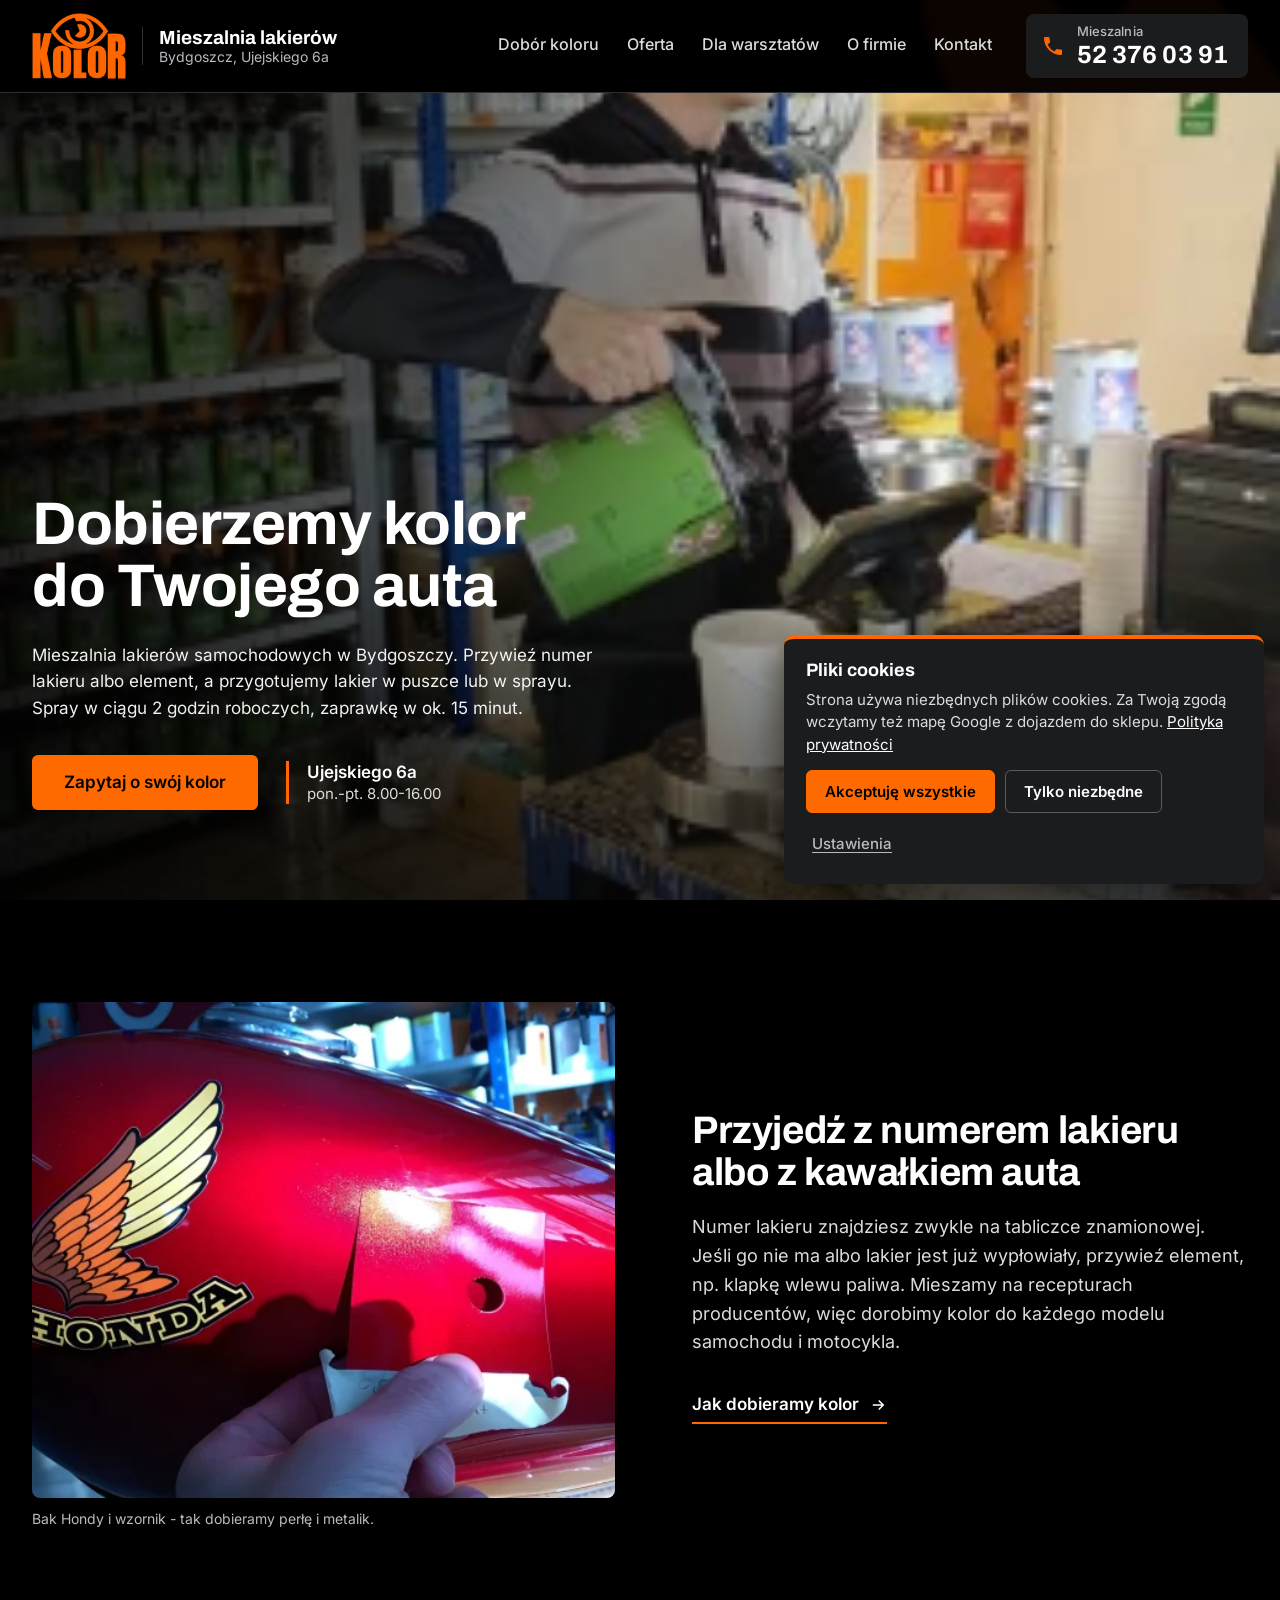
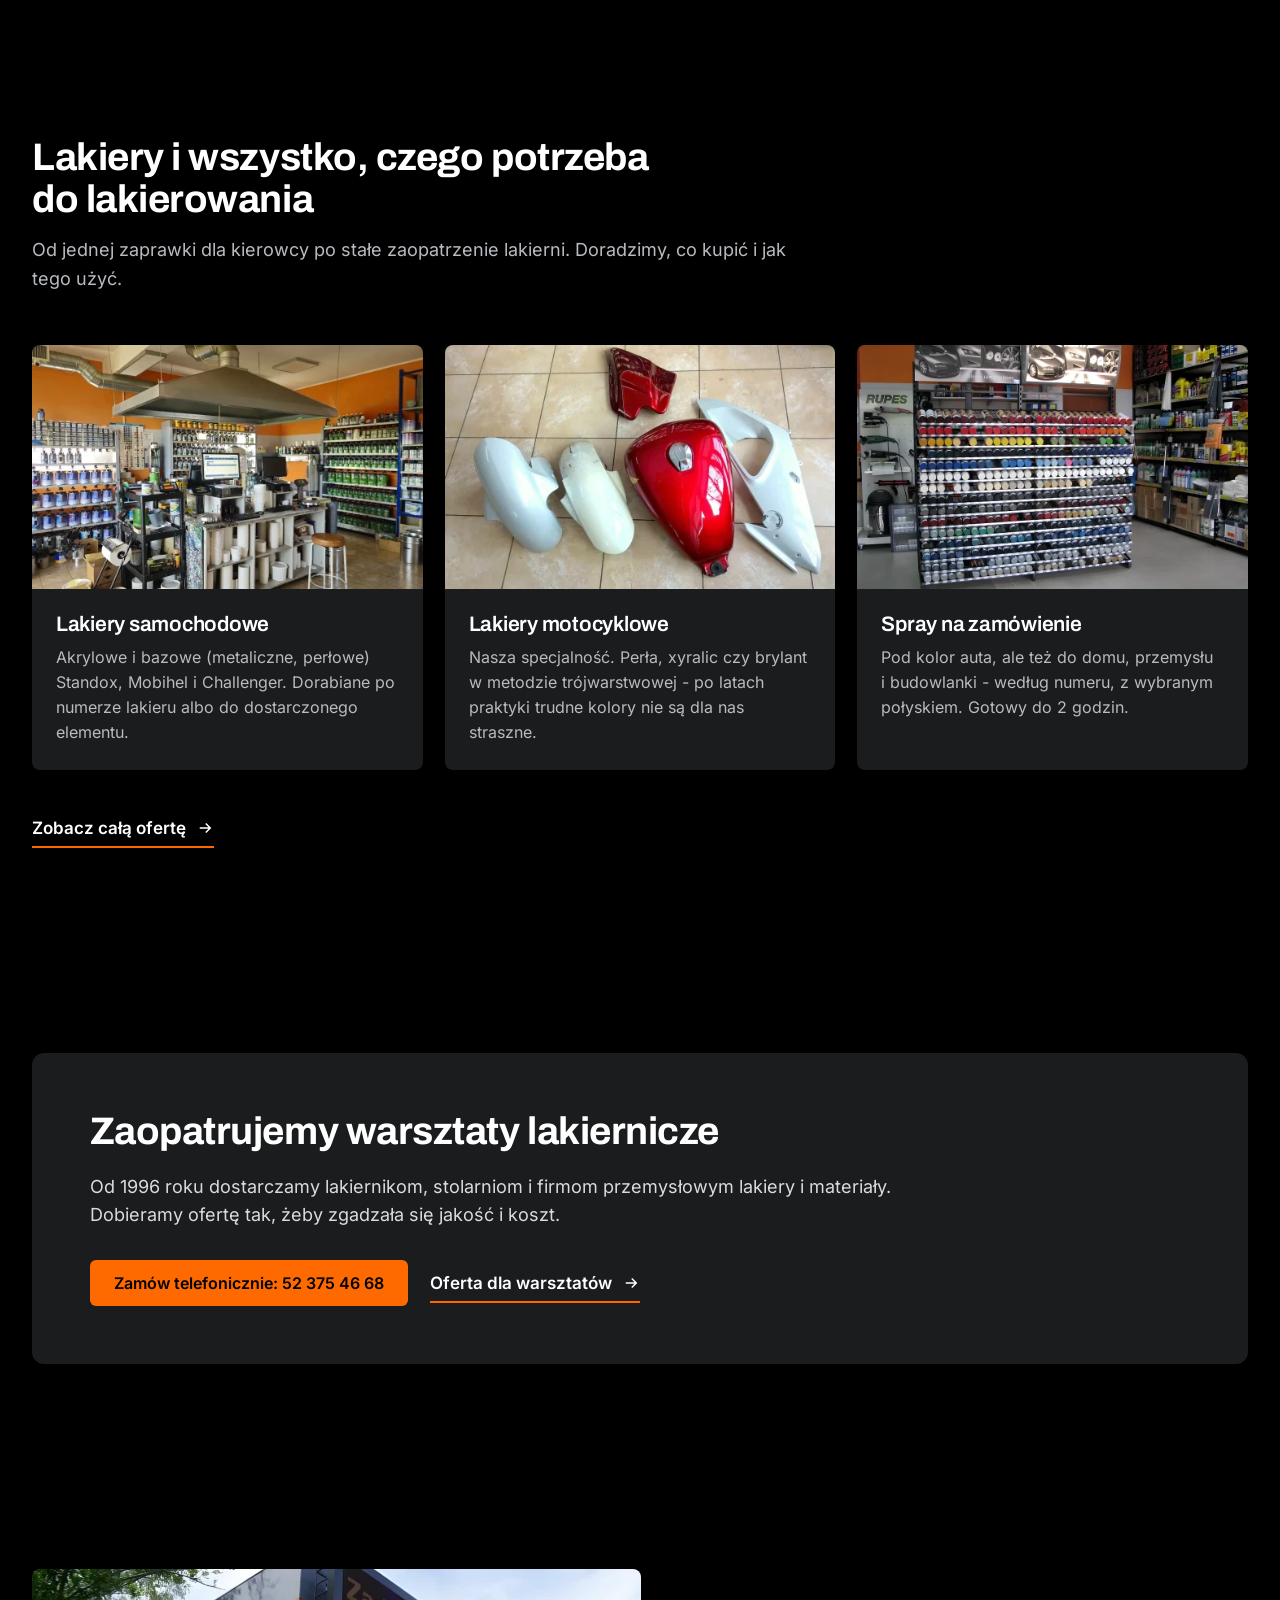
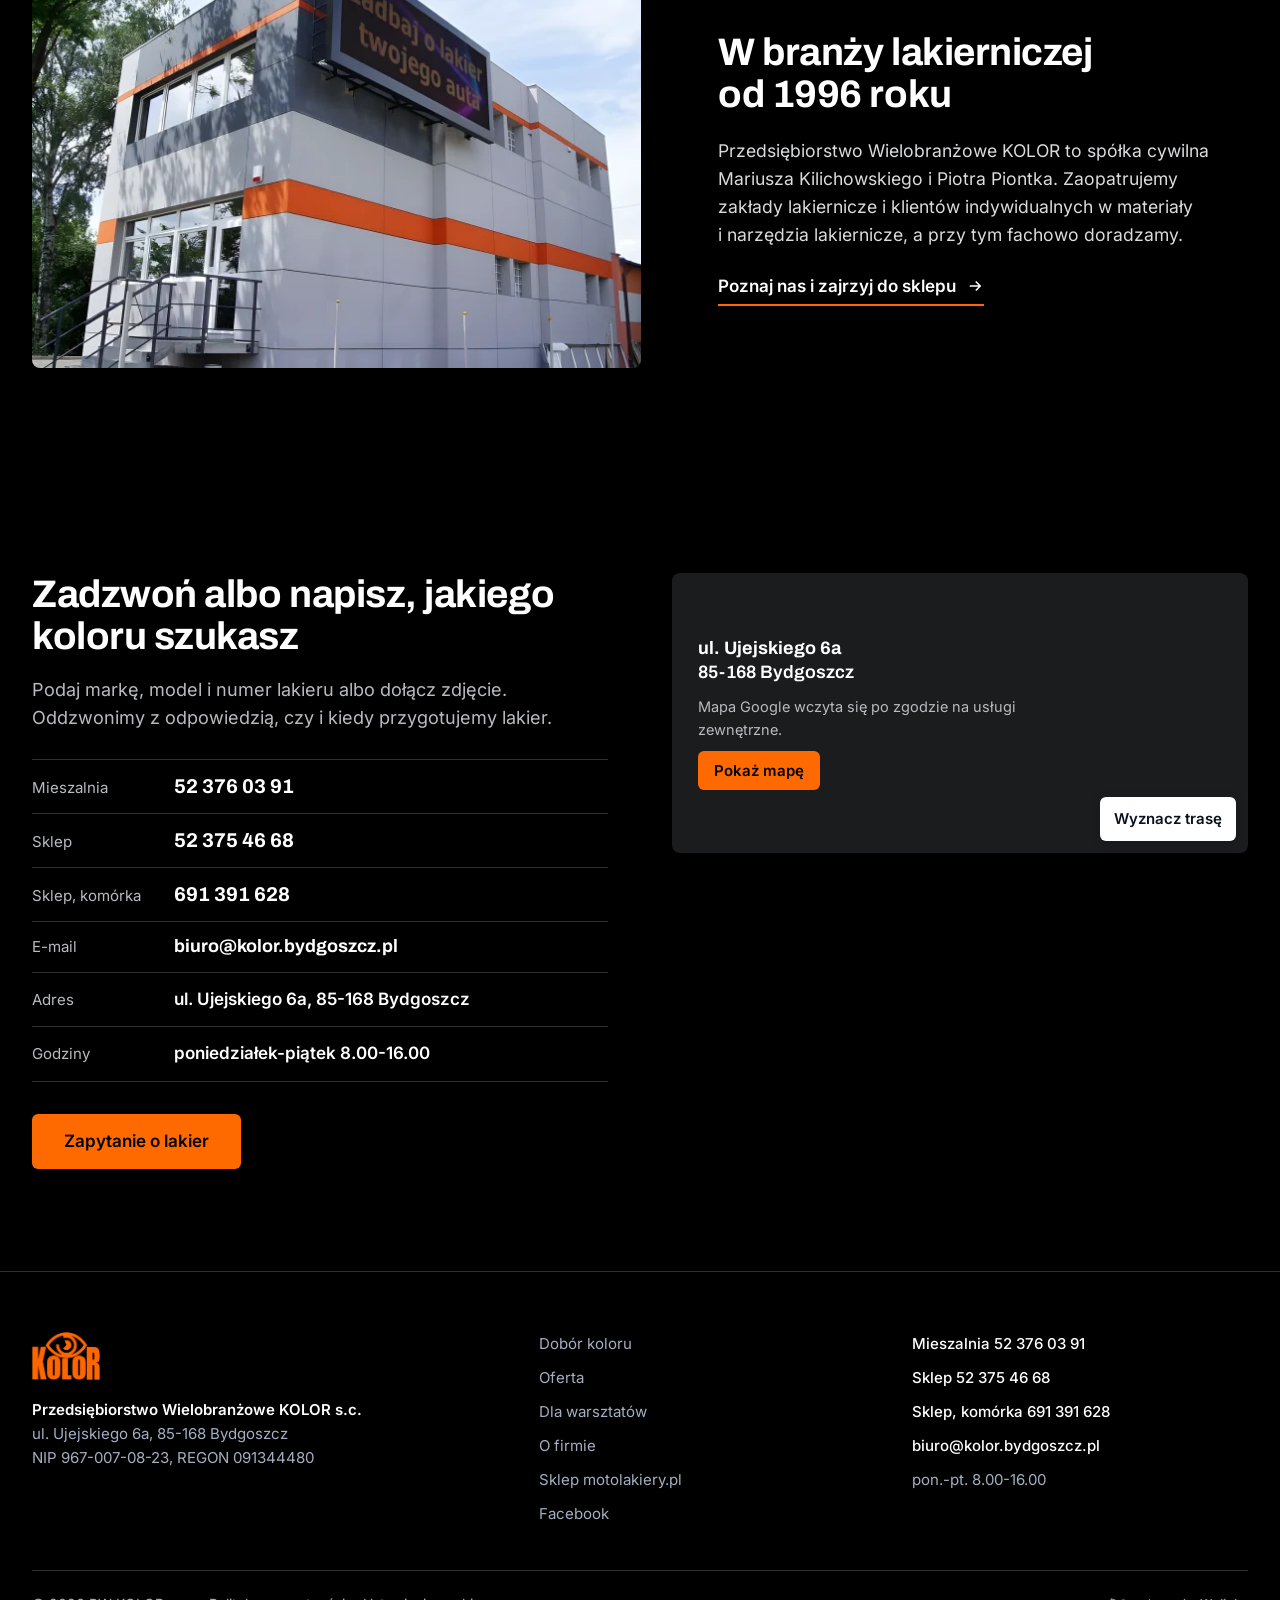
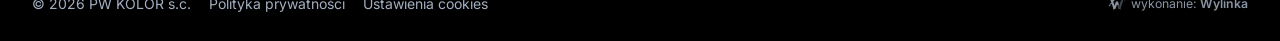
==== commit 37f5cfe5: "Uwagi z telefonu 16.11: czarne tlo i jeden grafit kart, ruchome plamy farby w tle, wieksze logo i te" ====
--- a/index.html
+++ b/index.html
@@ -17,7 +17,7 @@
 <meta property="og:title" content="Mieszalnia lakierów Bydgoszcz - KOLOR, Ujejskiego 6a"><meta property="og:description" content="Mieszalnia lakierów i sklep lakierniczy KOLOR w Bydgoszczy. Lakier samochodowy po numerze, spray na zamówienie do 2 godzin, zaprawki. Od 1996 roku."><meta property="og:url" content="https://disaster26.github.io/kolorbydgoszcz-koncepcja/"><meta property="og:image" content="https://disaster26.github.io/kolorbydgoszcz-koncepcja/wp-content/themes/kolor/assets/img/og-kolor.jpg"><meta property="og:image:width" content="1200"><meta property="og:image:height" content="630">
 <meta name="twitter:card" content="summary_large_image">
 <script type="application/ld+json">{"@context":"https://schema.org","@graph":[{"@type":["AutoPartsStore","Store"],"@id":"https://disaster26.github.io/kolorbydgoszcz-koncepcja/#firma","name":"KOLOR - Mieszalnia lakierów","legalName":"Przedsiębiorstwo Wielobranżowe KOLOR s.c.","url":"https://disaster26.github.io/kolorbydgoszcz-koncepcja/","logo":"https://disaster26.github.io/kolorbydgoszcz-koncepcja/wp-content/themes/kolor/assets/img/logo-512.png","image":"https://disaster26.github.io/kolorbydgoszcz-koncepcja/wp-content/themes/kolor/assets/img/og-kolor.jpg","telephone":"+48 52 376 03 91","email":"biuro@kolor.bydgoszcz.pl","foundingDate":"1996","address":{"@type":"PostalAddress","streetAddress":"Ujejskiego 6a","postalCode":"85-168","addressLocality":"Bydgoszcz","addressRegion":"kujawsko-pomorskie","addressCountry":"PL"},"geo":{"@type":"GeoCoordinates","latitude":53.10901,"longitude":18.01024},"hasMap":"https://www.google.com/maps/search/?api=1\u0026query=Kolor%20s.c.%20Mieszalnia%20lakier%C3%B3w%20samochodowych%2C%20Ujejskiego%206a%2C%2085-168%20Bydgoszcz","openingHoursSpecification":[{"@type":"OpeningHoursSpecification","dayOfWeek":["Monday","Tuesday","Wednesday","Thursday","Friday"],"opens":"08:00","closes":"16:00"}],"taxID":"9670070823","contactPoint":[{"@type":"ContactPoint","telephone":"+48 52 376 03 91","contactType":"customer service","name":"Mieszalnia lakierów","areaServed":"PL","availableLanguage":"pl"},{"@type":"ContactPoint","telephone":"+48 52 375 46 68","contactType":"sales","name":"Sklep","areaServed":"PL","availableLanguage":"pl"},{"@type":"ContactPoint","telephone":"+48 691 391 628","contactType":"sales","name":"Sklep - telefon komórkowy","areaServed":"PL","availableLanguage":"pl"}],"sameAs":["https://www.facebook.com/PW-Kolor-lakiery-i-kosmetyki-samochodowe-467983583241650/","https://motolakiery.pl/"],"knowsAbout":["mieszalnia lakierów","dobór koloru lakieru","lakier w sprayu na zamówienie","lakiery samochodowe","lakiery motocyklowe","lakiery do mebli RAL NCS","lakiery przemysłowe","materiały lakiernicze"],"priceRange":"$$","identifier":[{"@type":"PropertyValue","propertyID":"REGON","value":"091344480"}]}]}</script>
-<meta name="theme-color" content="#0A1220">+<meta name="theme-color" content="#000000"> 
 <link rel="icon" href="https://disaster26.github.io/kolorbydgoszcz-koncepcja/wp-content/themes/kolor/assets/img/favicon.png" type="image/png"> 
@@ -611,38 +611,145 @@
   .okruszki-pas{padding-top:18px}
   .okruszki-pas+.sek{padding-top:26px}
 }
+/* ===== 1.3: uwagi z telefonu 16.11 - czarne tło, jeden grafit dla kart, ruchome plamy farby, większe logo i telefon ===== */
+:root{
+  --bg:#000000;
+  --bg2:#000000;
+  --karta:#1B1C1E;
+  --karta-h:#26282B;
+  --pole:#0D0D0E;
+  --line:#2D2F33;
+  --tx:#DADBDD;
+  --mut:#B8BBBF;
+  --jasna:#1B1C1E;
+  --ciemna:#000000;
+  --granat:#000000;
+  --btn-tx:#000000;
+  --hh:92px;
+}
+body{background:#000}
+:focus-visible{outline-color:#fff}
+/* plamy farby w tle: warstwa stała pod treścią (z-index:-1 nad tłem body), animowany tylko transform */
+.kleksy{position:fixed;inset:0;z-index:-1;overflow:hidden;pointer-events:none;opacity:.55;contain:strict}
+.kleksy-ruch{position:absolute;inset:0}
+.kleks{position:absolute;display:block;height:auto;will-change:transform}
+.k1{width:min(68vmax,1100px);top:-16vmax;right:-22vmax;animation:kl-a 28s ease-in-out infinite alternate}
+.k2{width:min(50vmax,820px);bottom:-18vmax;left:-18vmax;animation:kl-b 34s ease-in-out infinite alternate}
+.k3{width:min(18vmax,300px);top:20%;left:-5vmax;animation:kl-c 24s ease-in-out infinite alternate}
+@keyframes kl-a{from{transform:rotate(0deg) scale(1)}to{transform:translate(-5vw,8vh) rotate(28deg) scale(1.1)}}
+@keyframes kl-b{from{transform:rotate(0deg) scale(1.05)}to{transform:translate(6vw,-6vh) rotate(-22deg) scale(.94)}}
+@keyframes kl-c{from{transform:translate(0,0) rotate(0deg)}to{transform:translate(3vw,22vh) rotate(70deg)}}
+@supports (animation-timeline:scroll()){
+  .kleksy-ruch{animation:kl-przewijanie linear both;animation-timeline:scroll(root)}
+  @keyframes kl-przewijanie{to{transform:translateY(-14vh) rotate(-10deg)}}
+}
+/* wszystkie sekcje na jednym czarnym tle, karty w graficie */
+.hero,.sek,.sek-jasna,.sek-ciemna,.okruszki-pas,.okruszki-pas.jasna,.okruszki-pas.ciemna{background:transparent}
+.sek-ciemna{color:var(--tx)}
+.okruszki-pas.ciemna ol,.okruszki-pas.ciemna a{color:var(--mut)}
+.hero-foto::after{background:linear-gradient(90deg,rgba(0,0,0,.84) 0%,rgba(0,0,0,.6) 34%,rgba(0,0,0,.14) 62%,rgba(0,0,0,0) 78%),linear-gradient(0deg,rgba(0,0,0,.6) 0%,rgba(0,0,0,0) 45%)}
+.hero-kropki{background:rgba(0,0,0,.6)}
+.of{background:var(--karta)}
+.of-foto{background:#232427}
+.rz-nav button{background:var(--karta);border-color:#3A3C40}
+.ws-tx .duzy,.ws-lista li,.ws-sklep p{color:var(--tx)}
+.ws-lista,.ws-lista li{border-color:var(--line)}
+.ws-sklep{background:var(--karta)}
+.warsztaty-krotko{background:var(--karta);border-radius:12px;padding:clamp(30px,4.5vw,64px)}
+.mapa,.mz{background:var(--karta)}
+.form{background:var(--karta);border-color:var(--line)}
+.form input:not([type=checkbox]):not([type=file]),.form select,.form textarea,.plik{background:var(--pole);border-color:#3A3C40}
+.form input:focus,.form select:focus,.form textarea:focus{background:var(--pole)}
+.form select option{background:var(--pole)}
+.plik{border-color:#4A4D52}
+.stopka{background:#000;border-top:1px solid var(--line)}
+.stopka-dol{border-top-color:var(--line)}
+.ck-in{background:var(--karta)}
+.ck-nie{border-color:#5A5D62}
+.ck-nie:hover{background:var(--karta-h)}
+.mob-pasek{background:rgba(0,0,0,.94)}
+.mob-pasek a{background:var(--karta)}
+.lb{background:rgba(0,0,0,.97)}
+/* nagłówek: większe logo i numer telefonu */
+.top{background:rgba(0,0,0,.92)}
+.logo{gap:16px}
+.logo img{height:66px;width:auto}
+.logo-tx{padding-left:16px}
+.logo-tx b{font-size:19px}
+.logo-tx span{font-size:14px}
+.top-tel{background:var(--karta);padding:10px 20px 10px 15px;gap:12px;border-radius:8px}
+.top-tel:hover{background:var(--karta-h)}
+.top-tel .ik{width:24px;height:24px}
+.top-tel span{font-size:25px;line-height:1.05;letter-spacing:.005em}
+.top-tel small{font-size:13px;margin-bottom:2px}
+.menu-mob-tel a{background:var(--karta)}
+@media (max-width:1240px){
+  .top-tel span{font-size:23px}
+}
+@media (max-width:760px){
+  :root{--hh:76px}
+  .hero{background:transparent}
+  .hero-foto::after{background:linear-gradient(0deg,rgba(0,0,0,.55) 0%,rgba(0,0,0,0) 35%)}
+  .top-in{gap:12px}
+  .logo img{height:56px}
+  .top-tel{width:auto;height:50px;padding:0 14px 0 12px;gap:8px;border-radius:8px;justify-content:flex-start}
+  .top-tel span{display:flex;font-size:20px}
+  .top-tel small{display:none}
+  .top-tel .ik{width:20px;height:20px}
+  .k1{width:125vw;top:-8vh;right:-60vw}
+  .k2{width:100vw;bottom:-10vh;left:-50vw}
+  .k3{width:38vw;top:30%;left:-14vw}
+  .warsztaty-krotko{width:calc(100% - 24px);padding:30px 20px}
+}
+@media (max-width:600px){
+  .logo-tx{display:none}
+}
+@media (max-width:380px){
+  .top-in{gap:8px;width:calc(100% - 28px)}
+  .logo img{height:52px}
+  .top-tel{padding:0 11px 0 10px;gap:7px}
+  .top-tel span{font-size:18px}
+}
+@media (prefers-reduced-motion:reduce){
+  .kleks,.kleksy-ruch{animation:none !important}
+}
+@media print{.kleksy{display:none}}
+</style>
+<style>+
+.wylinka-badge{display:inline-flex;align-items:center;gap:.4em;color:inherit;text-decoration:none;font-size:.875em;line-height:1;opacity:.85}+
+.wylinka-badge:hover,.wylinka-badge:focus-visible{opacity:1}+
+.wylinka-badge:focus-visible{outline:2px solid currentColor;outline-offset:3px;border-radius:2px}+
+.wylinka-badge svg{width:18px;height:18px;flex:none;overflow:visible}+
+.wylinka-badge b{font-weight:600}+
+.wylinka-badge .wy-old{opacity:.45;transform-origin:40px 30px;transition:transform .32s cubic-bezier(.3,.7,.4,1),opacity .32s ease-out}+
+.wylinka-badge .wy-pod{opacity:0;transition:opacity .2s ease-out .08s}+
+.wylinka-badge:hover .wy-old,.wylinka-badge:focus-visible .wy-old{transform:translate(9px,7px) rotate(9deg);opacity:0}+
+.wylinka-badge:hover .wy-pod,.wylinka-badge:focus-visible .wy-pod{opacity:1}+
+@media (prefers-reduced-motion:reduce){.wylinka-badge .wy-old,.wylinka-badge .wy-pod{transition:none}.wylinka-badge:hover .wy-old,.wylinka-badge:focus-visible .wy-old{transform:none;opacity:.45}.wylinka-badge:hover .wy-pod,.wylinka-badge:focus-visible .wy-pod{opacity:0}}+
 </style> 
-<style>-
-.wylinka-badge{display:inline-flex;align-items:center;gap:.4em;color:inherit;text-decoration:none;font-size:.875em;line-height:1;opacity:.85}-
-.wylinka-badge:hover,.wylinka-badge:focus-visible{opacity:1}-
-.wylinka-badge:focus-visible{outline:2px solid currentColor;outline-offset:3px;border-radius:2px}-
-.wylinka-badge svg{width:18px;height:18px;flex:none;overflow:visible}-
-.wylinka-badge b{font-weight:600}-
-.wylinka-badge .wy-old{opacity:.45;transform-origin:40px 30px;transition:transform .32s cubic-bezier(.3,.7,.4,1),opacity .32s ease-out}-
-.wylinka-badge .wy-pod{opacity:0;transition:opacity .2s ease-out .08s}-
-.wylinka-badge:hover .wy-old,.wylinka-badge:focus-visible .wy-old{transform:translate(9px,7px) rotate(9deg);opacity:0}-
-.wylinka-badge:hover .wy-pod,.wylinka-badge:focus-visible .wy-pod{opacity:1}-
-@media (prefers-reduced-motion:reduce){.wylinka-badge .wy-old,.wylinka-badge .wy-pod{transition:none}.wylinka-badge:hover .wy-old,.wylinka-badge:focus-visible .wy-old{transform:none;opacity:.45}.wylinka-badge:hover .wy-pod,.wylinka-badge:focus-visible .wy-pod{opacity:0}}-
-</style>-
 </head> 
 <body class="home wp-singular page-template-default page page-id-4 wp-theme-kolor"> 
 <a class="skip" href="#tresc">Przejdź do treści</a> 
+<div class="kleksy" aria-hidden="true"><div class="kleksy-ruch">
+<svg class="kleks k1" viewBox="-20 -20 240 240" focusable="false"><defs><radialGradient id="kg1" cx="45%" cy="45%" r="60%"><stop offset="0" stop-color="#FF7A1A"/><stop offset=".7" stop-color="#FF6600"/><stop offset="1" stop-color="#E04E00"/></radialGradient></defs><g fill="url(#kg1)"><path d="M164.6 100.0C165.5 105.4 160.7 111.7 158.4 117.2C156.2 122.6 154.4 128.2 151.2 132.9C148.0 137.6 142.9 140.0 139.3 145.4C135.8 150.8 134.5 160.1 129.8 165.2C125.0 170.2 117.2 177.0 110.9 175.6C104.6 174.3 97.5 161.1 91.8 156.9C86.2 152.6 83.1 151.2 77.1 150.1C71.2 149.1 61.3 153.2 56.2 150.6C51.1 148.0 50.7 139.5 46.4 134.4C42.1 129.4 31.9 126.2 30.4 120.4C28.9 114.7 35.4 106.3 37.3 100.0C39.1 93.7 39.1 87.9 41.7 82.9C44.3 77.8 52.5 77.6 52.9 69.7C53.3 61.8 41.5 42.1 44.0 35.4C46.5 28.7 59.8 28.1 67.8 29.6C75.8 31.1 84.9 45.1 92.0 44.5C99.2 43.8 104.8 26.4 110.7 25.5C116.7 24.7 122.9 34.6 127.7 39.4C132.5 44.1 136.3 49.2 139.7 54.2C143.0 59.2 145.7 64.2 147.8 69.2C150.0 74.3 150.0 79.4 152.8 84.5C155.6 89.6 163.6 94.6 164.6 100.0Z"/><circle cx="151.3" cy="197.5" r="3.8"/><circle cx="117.7" cy="207.5" r="3.7"/><circle cx="-11.2" cy="109.1" r="6.1"/><circle cx="32.4" cy="15.1" r="5.7"/></g></svg>
+<svg class="kleks k2" viewBox="-20 -20 240 240" focusable="false"><defs><radialGradient id="kg2" cx="55%" cy="50%" r="62%"><stop offset="0" stop-color="#FFB000"/><stop offset=".55" stop-color="#FF8A00"/><stop offset="1" stop-color="#FF5A00"/></radialGradient></defs><g fill="url(#kg2)"><path d="M155.3 100.0C155.5 106.0 161.4 112.0 161.6 118.1C161.8 124.1 159.3 130.7 156.4 136.3C153.6 141.8 149.2 147.2 144.4 151.3C139.7 155.4 133.7 159.7 127.7 160.6C121.6 161.5 114.3 156.6 108.2 156.7C102.1 156.9 98.4 158.2 91.1 161.7C83.8 165.3 72.4 177.3 64.4 178.0C56.3 178.8 44.6 174.1 42.8 166.0C41.0 158.0 54.5 137.8 53.6 129.8C52.7 121.9 39.4 123.3 37.4 118.4C35.5 113.4 42.3 106.2 41.8 100.0C41.4 93.8 33.4 86.1 34.9 80.9C36.4 75.6 48.2 74.6 50.9 68.4C53.6 62.2 47.5 48.2 51.2 43.7C54.9 39.1 66.4 41.6 73.2 41.2C79.9 40.8 85.6 41.7 91.6 41.4C97.5 41.1 103.5 37.9 108.7 39.3C114.0 40.6 118.4 46.5 123.0 49.7C127.6 52.8 132.0 55.0 136.2 58.2C140.4 61.5 144.0 65.1 148.0 69.1C152.1 73.1 159.2 77.1 160.4 82.3C161.7 87.4 155.1 94.0 155.3 100.0Z"/><circle cx="191.0" cy="150.3" r="4.1"/><circle cx="157.6" cy="189.2" r="4.6"/><circle cx="49.8" cy="189.0" r="5.8"/><circle cx="24.4" cy="176.9" r="3.9"/></g></svg>
+<svg class="kleks k3" viewBox="-20 -20 240 240" focusable="false"><defs><radialGradient id="kg3" cx="40%" cy="40%" r="65%"><stop offset="0" stop-color="#FF1F8E"/><stop offset=".55" stop-color="#FF3D5A"/><stop offset="1" stop-color="#FF6A1A"/></radialGradient></defs><g fill="url(#kg3)"><path d="M165.8 100.0C165.7 105.4 156.8 110.4 154.6 116.0C152.4 121.7 155.0 128.7 152.7 133.9C150.4 139.0 145.3 143.4 140.7 147.0C136.2 150.6 130.5 152.2 125.3 155.3C120.0 158.4 115.6 162.0 109.5 165.9C103.4 169.8 94.9 179.6 88.7 178.7C82.5 177.7 77.4 165.5 72.5 160.3C67.5 155.0 62.7 152.0 59.1 147.2C55.5 142.4 53.5 136.6 51.0 131.5C48.4 126.4 45.9 121.7 44.0 116.5C42.0 111.2 39.9 105.7 39.3 100.0C38.7 94.3 40.4 89.0 40.4 82.5C40.4 76.0 40.5 71.0 39.2 60.9C37.9 50.8 26.8 25.3 32.4 22.0C38.0 18.6 62.9 36.7 72.9 40.6C82.8 44.5 86.0 46.4 92.1 45.3C98.2 44.2 103.0 36.2 109.5 34.0C116.0 31.7 124.9 29.9 131.1 31.9C137.3 33.9 142.9 40.5 146.8 46.0C150.8 51.4 153.5 58.4 154.9 64.7C156.3 71.0 153.4 77.9 155.2 83.8C157.1 89.7 165.9 94.6 165.8 100.0Z"/><circle cx="77.6" cy="199.3" r="3.0"/><circle cx="7.1" cy="50.2" r="4.1"/><circle cx="46.6" cy="16.0" r="3.1"/></g></svg>
+</div></div>
 <svg width="0" height="0" style="position:absolute" aria-hidden="true" focusable="false"><defs> 
 <symbol id="i-tel" viewBox="0 0 24 24"><path d="M6.6 10.8a15.1 15.1 0 006.6 6.6l2.2-2.2a1 1 0 011-.25 11.4 11.4 0 003.6.57 1 1 0 011 1V20a1 1 0 01-1 1A17 17 0 013 4a1 1 0 011-1h3.5a1 1 0 011 1c0 1.25.2 2.46.57 3.6a1 1 0 01-.25 1z" fill="currentColor"/></symbol>
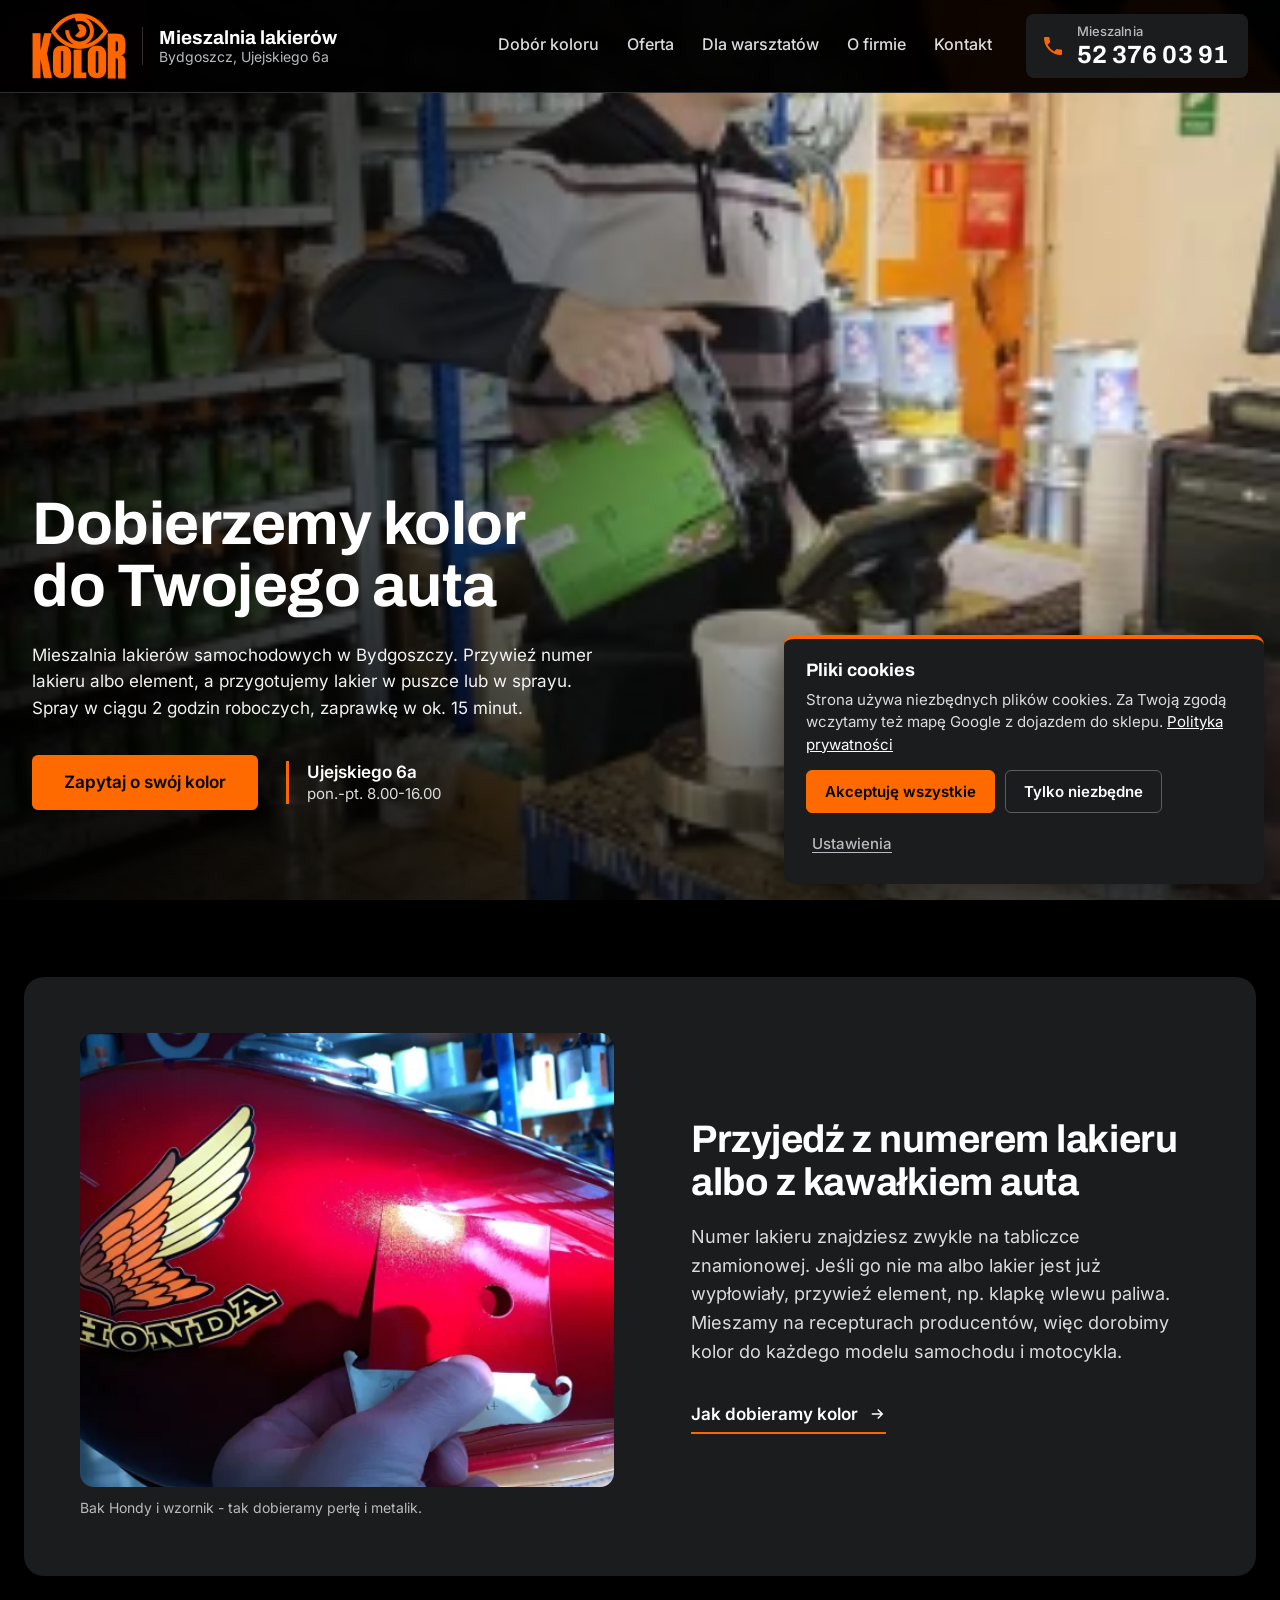
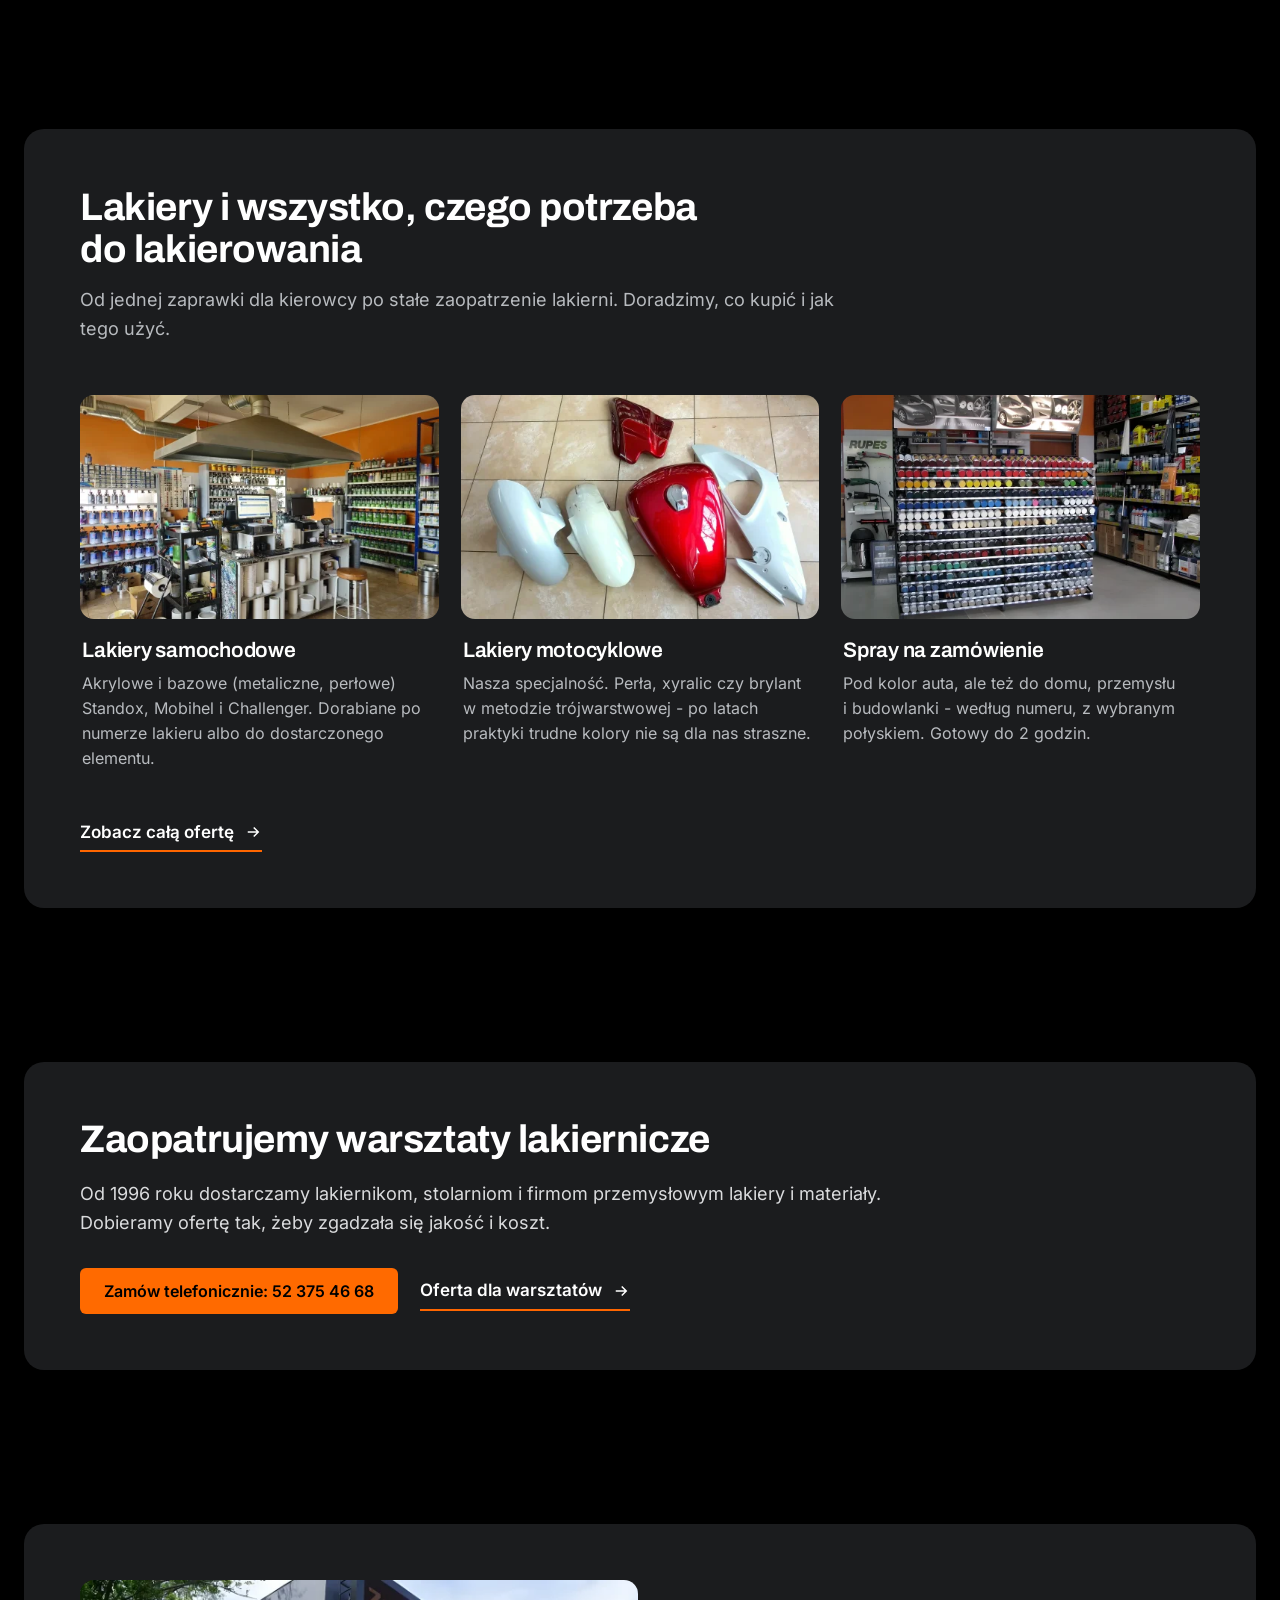
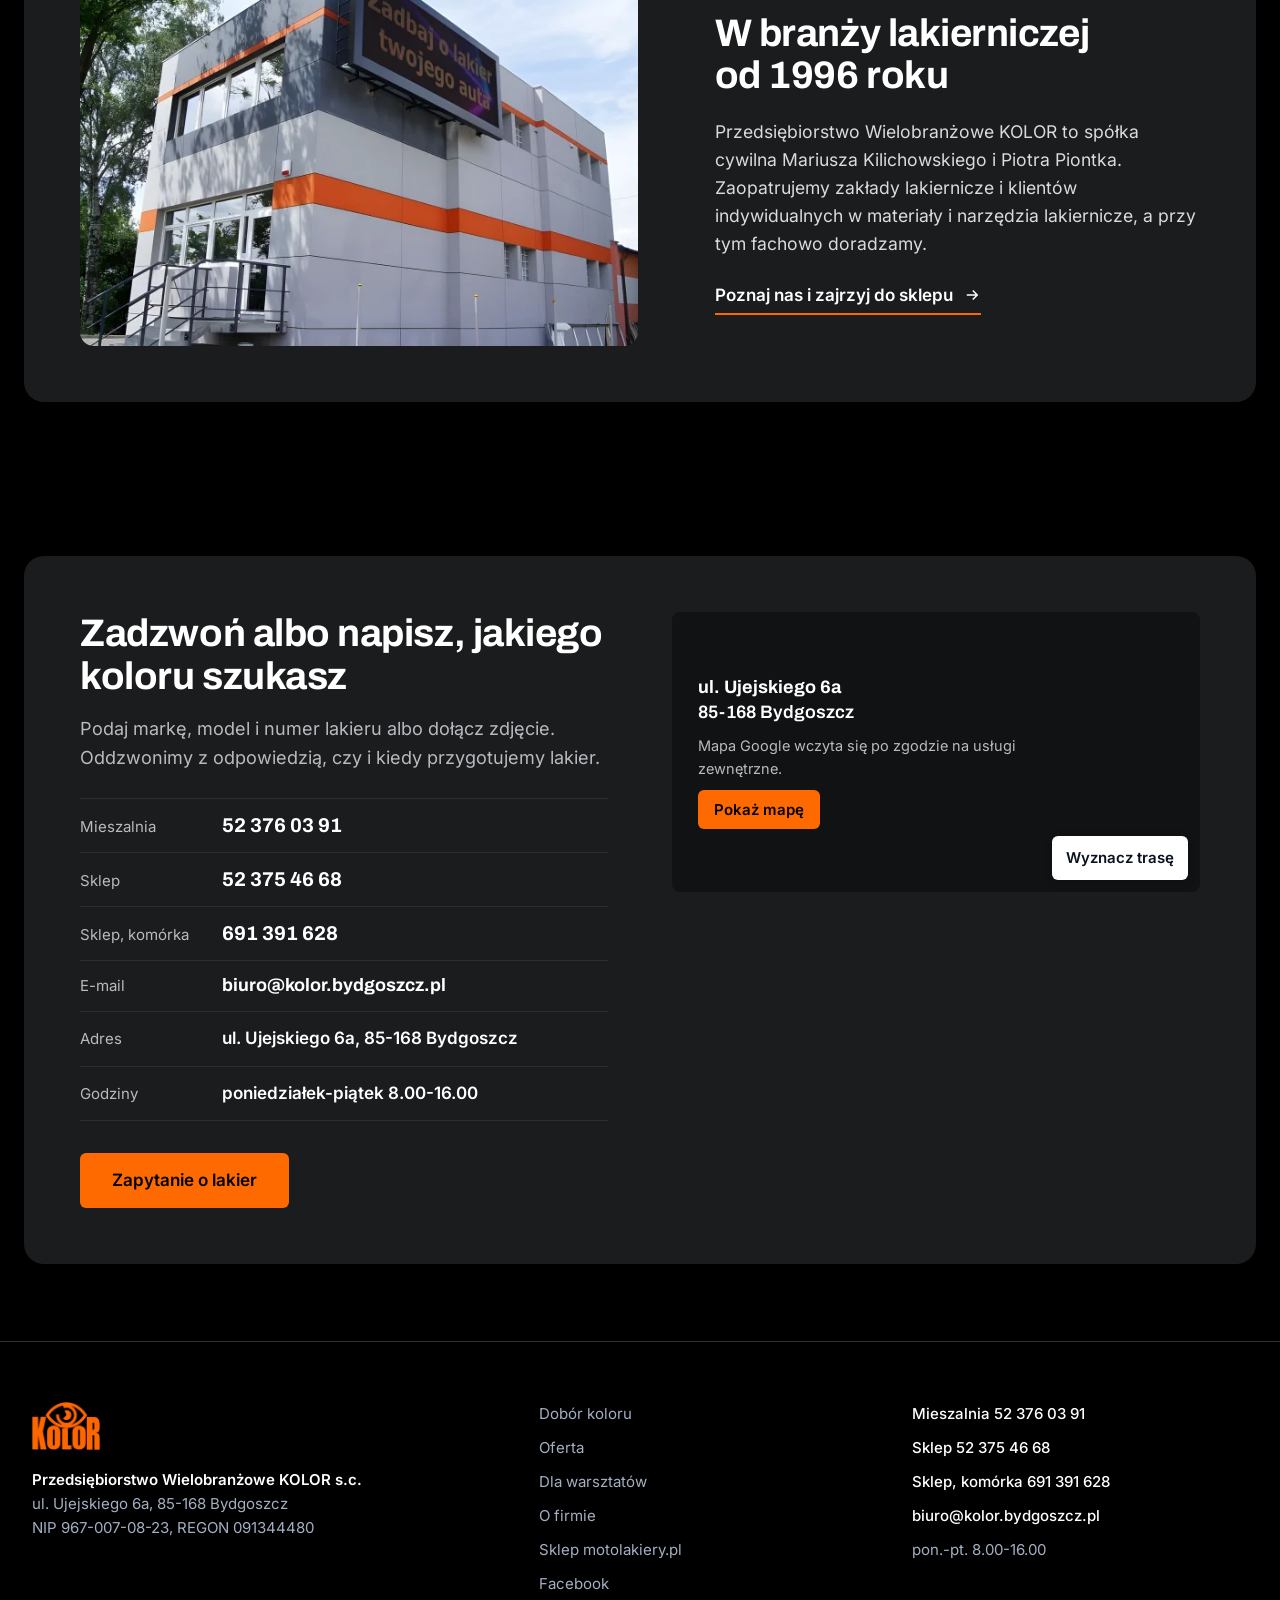
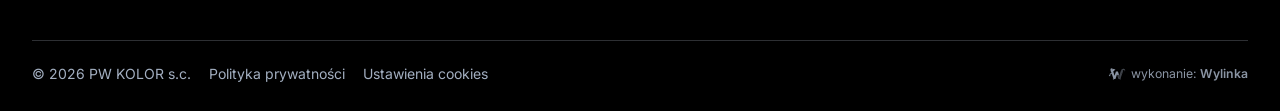
==== commit 0afff0ef: "Uklad wg strony-wzoru klientki: tresc w grafitowych panelach na czarnym tle, w tle przyciemnione zdj" ====
--- a/index.html
+++ b/index.html
@@ -630,8 +630,8 @@
 body{background:#000}
 :focus-visible{outline-color:#fff}
 /* plamy farby w tle: warstwa stała pod treścią (z-index:-1 nad tłem body), animowany tylko transform */
-.kleksy{position:fixed;inset:0;z-index:-1;overflow:hidden;pointer-events:none;opacity:.55;contain:strict}
-.kleksy-ruch{position:absolute;inset:0}
+.kleksy{position:fixed;inset:0;z-index:-1;overflow:hidden;pointer-events:none;contain:strict}
+.kleksy-ruch{position:absolute;inset:0;opacity:.6}
 .kleks{position:absolute;display:block;height:auto;will-change:transform}
 .k1{width:min(68vmax,1100px);top:-16vmax;right:-22vmax;animation:kl-a 28s ease-in-out infinite alternate}
 .k2{width:min(50vmax,820px);bottom:-18vmax;left:-18vmax;animation:kl-b 34s ease-in-out infinite alternate}
@@ -655,7 +655,6 @@
 .ws-tx .duzy,.ws-lista li,.ws-sklep p{color:var(--tx)}
 .ws-lista,.ws-lista li{border-color:var(--line)}
 .ws-sklep{background:var(--karta)}
-.warsztaty-krotko{background:var(--karta);border-radius:12px;padding:clamp(30px,4.5vw,64px)}
 .mapa,.mz{background:var(--karta)}
 .form{background:var(--karta);border-color:var(--line)}
 .form input:not([type=checkbox]):not([type=file]),.form select,.form textarea,.plik{background:var(--pole);border-color:#3A3C40}
@@ -699,7 +698,6 @@
   .k1{width:125vw;top:-8vh;right:-60vw}
   .k2{width:100vw;bottom:-10vh;left:-50vw}
   .k3{width:38vw;top:30%;left:-14vw}
-  .warsztaty-krotko{width:calc(100% - 24px);padding:30px 20px}
 }
 @media (max-width:600px){
   .logo-tx{display:none}
@@ -710,8 +708,58 @@
   .top-tel{padding:0 11px 0 10px;gap:7px}
   .top-tel span{font-size:18px}
 }
+/* ===== 1.3: zamysł strony-wzoru klientki (Deturner): treść w dużych grafitowych panelach na czarnym tle, między panelami ruchome tło ===== */
+:root{--gleb:#111213;--panel-p:clamp(28px,4.4vw,64px);--panel-r:20px}
+/* tło: przyciemnione zdjęcia sklepu, przenikające się przy przewijaniu (wczytywane dopiero po pierwszym przewinięciu) */
+.tlo-foto{position:absolute;inset:-4%;opacity:0;transition:opacity 1.2s ease}
+.tlo-foto.on{opacity:1}
+.tf{position:absolute;inset:0;background:center/cover no-repeat;opacity:0;transition:opacity 1.4s ease;filter:blur(2px) saturate(1.15);animation:kl-tf 40s ease-in-out infinite alternate}
+.tf.on{opacity:.46}
+.tlo-foto::after{content:"";position:absolute;inset:0;background:radial-gradient(ellipse at center,rgba(0,0,0,.1) 0%,rgba(0,0,0,.7) 100%)}
+@keyframes kl-tf{from{transform:scale(1.04) translate(0,0)}to{transform:scale(1.12) translate(-1.5%,-2%)}}
+@supports (animation-timeline:scroll()){
+  .tlo-foto{animation:kl-tf-przew linear both;animation-timeline:scroll(root)}
+  @keyframes kl-tf-przew{to{transform:translateY(-3%)}}
+}
+/* panele */
+.sek{padding:clamp(28px,6vw,110px) 0}
+.sek>.wrap,.podstrona>.wrap,#galeria{width:min(1400px,100% - 48px);margin-inline:auto;background:var(--karta);border-radius:var(--panel-r);padding:var(--panel-p)}
+#galeria{padding-inline:0;overflow:hidden;margin:0 auto clamp(28px,6vw,110px)}
+#galeria>.wrap{width:auto;background:none;border-radius:0;padding:0 var(--panel-p)}
+.rz-tor{padding:0 var(--panel-p);scroll-padding:0 var(--panel-p)}
+.rz-nav button{background:var(--gleb)}
+.okruszki-pas{padding:clamp(28px,6vw,110px) 0 0}
+.okruszki-pas>.wrap{width:min(1400px,100% - 48px);background:var(--karta);border-radius:var(--panel-r) var(--panel-r) 0 0;padding:clamp(22px,2.6vw,34px) var(--panel-p) 0}
+.okruszki-pas+.sek{padding-top:0}
+.okruszki-pas+.sek>.wrap{border-top-left-radius:0;border-top-right-radius:0;padding-top:clamp(18px,2.4vw,34px)}
+.podstrona{padding:clamp(28px,6vw,110px) 0}
+.podstrona>.wrap.wrap-waski{width:min(980px,100% - 48px)}
+/* karty oferty jak produkty na wzorze: zdjęcie w ciemniejszym kaflu, tekst wprost na grafitowym panelu */
+.of{background:transparent;border-radius:0;overflow:visible}
+.of-foto{border-radius:14px;background:var(--gleb)}
+.of-tx{padding:18px 2px 4px}
+.ws-sklep,.form,.mapa,.mz{background:var(--gleb)}
+.form{border-color:#2A2B2E}
+.form input:not([type=checkbox]):not([type=file]),.form select,.form textarea,.plik{background:#000}
+.form input:focus,.form select:focus,.form textarea:focus{background:#000}
+.reszta{border-top-color:var(--line)}
+.dobor-foto img,.of-zdj img,.rz img,.rz-a{border-radius:14px}
+.hero{background:#000}
+@media (max-width:760px){
+  :root{--panel-p:22px;--panel-r:16px}
+  .sek>.wrap,.podstrona>.wrap,#galeria,.okruszki-pas>.wrap,.podstrona>.wrap.wrap-waski{width:calc(100% - 20px)}
+  .sek>.wrap,.podstrona>.wrap{padding:30px 18px}
+  #galeria{padding:30px 0}
+  #galeria>.wrap{padding:0 18px}
+  .okruszki-pas>.wrap{padding:20px 18px 0}
+  .okruszki-pas+.sek>.wrap{padding-top:16px}
+  .rz-tor{padding:0 18px;scroll-padding:0 18px}
+  .oferta{margin:0 -18px;padding:0 18px 4px;scroll-padding:0 18px}
+  .of{flex-basis:82%}
+  .hero{background:#000}
+}
 @media (prefers-reduced-motion:reduce){
-  .kleks,.kleksy-ruch{animation:none !important}
+  .kleks,.kleksy-ruch,.tf,.tlo-foto{animation:none !important;transition:none !important}
 }
 @media print{.kleksy{display:none}}
 </style>
@@ -745,11 +793,20 @@
 
 <a class="skip" href="#tresc">Przejdź do treści</a> 
-<div class="kleksy" aria-hidden="true"><div class="kleksy-ruch">
-<svg class="kleks k1" viewBox="-20 -20 240 240" focusable="false"><defs><radialGradient id="kg1" cx="45%" cy="45%" r="60%"><stop offset="0" stop-color="#FF7A1A"/><stop offset=".7" stop-color="#FF6600"/><stop offset="1" stop-color="#E04E00"/></radialGradient></defs><g fill="url(#kg1)"><path d="M164.6 100.0C165.5 105.4 160.7 111.7 158.4 117.2C156.2 122.6 154.4 128.2 151.2 132.9C148.0 137.6 142.9 140.0 139.3 145.4C135.8 150.8 134.5 160.1 129.8 165.2C125.0 170.2 117.2 177.0 110.9 175.6C104.6 174.3 97.5 161.1 91.8 156.9C86.2 152.6 83.1 151.2 77.1 150.1C71.2 149.1 61.3 153.2 56.2 150.6C51.1 148.0 50.7 139.5 46.4 134.4C42.1 129.4 31.9 126.2 30.4 120.4C28.9 114.7 35.4 106.3 37.3 100.0C39.1 93.7 39.1 87.9 41.7 82.9C44.3 77.8 52.5 77.6 52.9 69.7C53.3 61.8 41.5 42.1 44.0 35.4C46.5 28.7 59.8 28.1 67.8 29.6C75.8 31.1 84.9 45.1 92.0 44.5C99.2 43.8 104.8 26.4 110.7 25.5C116.7 24.7 122.9 34.6 127.7 39.4C132.5 44.1 136.3 49.2 139.7 54.2C143.0 59.2 145.7 64.2 147.8 69.2C150.0 74.3 150.0 79.4 152.8 84.5C155.6 89.6 163.6 94.6 164.6 100.0Z"/><circle cx="151.3" cy="197.5" r="3.8"/><circle cx="117.7" cy="207.5" r="3.7"/><circle cx="-11.2" cy="109.1" r="6.1"/><circle cx="32.4" cy="15.1" r="5.7"/></g></svg>
-<svg class="kleks k2" viewBox="-20 -20 240 240" focusable="false"><defs><radialGradient id="kg2" cx="55%" cy="50%" r="62%"><stop offset="0" stop-color="#FFB000"/><stop offset=".55" stop-color="#FF8A00"/><stop offset="1" stop-color="#FF5A00"/></radialGradient></defs><g fill="url(#kg2)"><path d="M155.3 100.0C155.5 106.0 161.4 112.0 161.6 118.1C161.8 124.1 159.3 130.7 156.4 136.3C153.6 141.8 149.2 147.2 144.4 151.3C139.7 155.4 133.7 159.7 127.7 160.6C121.6 161.5 114.3 156.6 108.2 156.7C102.1 156.9 98.4 158.2 91.1 161.7C83.8 165.3 72.4 177.3 64.4 178.0C56.3 178.8 44.6 174.1 42.8 166.0C41.0 158.0 54.5 137.8 53.6 129.8C52.7 121.9 39.4 123.3 37.4 118.4C35.5 113.4 42.3 106.2 41.8 100.0C41.4 93.8 33.4 86.1 34.9 80.9C36.4 75.6 48.2 74.6 50.9 68.4C53.6 62.2 47.5 48.2 51.2 43.7C54.9 39.1 66.4 41.6 73.2 41.2C79.9 40.8 85.6 41.7 91.6 41.4C97.5 41.1 103.5 37.9 108.7 39.3C114.0 40.6 118.4 46.5 123.0 49.7C127.6 52.8 132.0 55.0 136.2 58.2C140.4 61.5 144.0 65.1 148.0 69.1C152.1 73.1 159.2 77.1 160.4 82.3C161.7 87.4 155.1 94.0 155.3 100.0Z"/><circle cx="191.0" cy="150.3" r="4.1"/><circle cx="157.6" cy="189.2" r="4.6"/><circle cx="49.8" cy="189.0" r="5.8"/><circle cx="24.4" cy="176.9" r="3.9"/></g></svg>
-<svg class="kleks k3" viewBox="-20 -20 240 240" focusable="false"><defs><radialGradient id="kg3" cx="40%" cy="40%" r="65%"><stop offset="0" stop-color="#FF1F8E"/><stop offset=".55" stop-color="#FF3D5A"/><stop offset="1" stop-color="#FF6A1A"/></radialGradient></defs><g fill="url(#kg3)"><path d="M165.8 100.0C165.7 105.4 156.8 110.4 154.6 116.0C152.4 121.7 155.0 128.7 152.7 133.9C150.4 139.0 145.3 143.4 140.7 147.0C136.2 150.6 130.5 152.2 125.3 155.3C120.0 158.4 115.6 162.0 109.5 165.9C103.4 169.8 94.9 179.6 88.7 178.7C82.5 177.7 77.4 165.5 72.5 160.3C67.5 155.0 62.7 152.0 59.1 147.2C55.5 142.4 53.5 136.6 51.0 131.5C48.4 126.4 45.9 121.7 44.0 116.5C42.0 111.2 39.9 105.7 39.3 100.0C38.7 94.3 40.4 89.0 40.4 82.5C40.4 76.0 40.5 71.0 39.2 60.9C37.9 50.8 26.8 25.3 32.4 22.0C38.0 18.6 62.9 36.7 72.9 40.6C82.8 44.5 86.0 46.4 92.1 45.3C98.2 44.2 103.0 36.2 109.5 34.0C116.0 31.7 124.9 29.9 131.1 31.9C137.3 33.9 142.9 40.5 146.8 46.0C150.8 51.4 153.5 58.4 154.9 64.7C156.3 71.0 153.4 77.9 155.2 83.8C157.1 89.7 165.9 94.6 165.8 100.0Z"/><circle cx="77.6" cy="199.3" r="3.0"/><circle cx="7.1" cy="50.2" r="4.1"/><circle cx="46.6" cy="16.0" r="3.1"/></g></svg>
-</div></div>
+<div class="kleksy" aria-hidden="true">+
+<div class="tlo-foto"><div class="tf" data-tf="https://disaster26.github.io/kolorbydgoszcz-koncepcja/wp-content/themes/kolor/assets/img/spraye-800.webp"></div><div class="tf" data-tf="https://disaster26.github.io/kolorbydgoszcz-koncepcja/wp-content/themes/kolor/assets/img/mieszalnia-800.webp"></div><div class="tf" data-tf="https://disaster26.github.io/kolorbydgoszcz-koncepcja/wp-content/themes/kolor/assets/img/regaly-novol-800.webp"></div></div>+
+<div class="kleksy-ruch">+
+<svg class="kleks k1" viewBox="-20 -20 240 240" focusable="false"><defs><radialGradient id="kg1" cx="45%" cy="45%" r="60%"><stop offset="0" stop-color="#FF7A1A"/><stop offset=".7" stop-color="#FF6600"/><stop offset="1" stop-color="#E04E00"/></radialGradient></defs><g fill="url(#kg1)"><path d="M164.6 100.0C165.5 105.4 160.7 111.7 158.4 117.2C156.2 122.6 154.4 128.2 151.2 132.9C148.0 137.6 142.9 140.0 139.3 145.4C135.8 150.8 134.5 160.1 129.8 165.2C125.0 170.2 117.2 177.0 110.9 175.6C104.6 174.3 97.5 161.1 91.8 156.9C86.2 152.6 83.1 151.2 77.1 150.1C71.2 149.1 61.3 153.2 56.2 150.6C51.1 148.0 50.7 139.5 46.4 134.4C42.1 129.4 31.9 126.2 30.4 120.4C28.9 114.7 35.4 106.3 37.3 100.0C39.1 93.7 39.1 87.9 41.7 82.9C44.3 77.8 52.5 77.6 52.9 69.7C53.3 61.8 41.5 42.1 44.0 35.4C46.5 28.7 59.8 28.1 67.8 29.6C75.8 31.1 84.9 45.1 92.0 44.5C99.2 43.8 104.8 26.4 110.7 25.5C116.7 24.7 122.9 34.6 127.7 39.4C132.5 44.1 136.3 49.2 139.7 54.2C143.0 59.2 145.7 64.2 147.8 69.2C150.0 74.3 150.0 79.4 152.8 84.5C155.6 89.6 163.6 94.6 164.6 100.0Z"/><circle cx="151.3" cy="197.5" r="3.8"/><circle cx="117.7" cy="207.5" r="3.7"/><circle cx="-11.2" cy="109.1" r="6.1"/><circle cx="32.4" cy="15.1" r="5.7"/></g></svg>+
+<svg class="kleks k2" viewBox="-20 -20 240 240" focusable="false"><defs><radialGradient id="kg2" cx="55%" cy="50%" r="62%"><stop offset="0" stop-color="#FFB000"/><stop offset=".55" stop-color="#FF8A00"/><stop offset="1" stop-color="#FF5A00"/></radialGradient></defs><g fill="url(#kg2)"><path d="M155.3 100.0C155.5 106.0 161.4 112.0 161.6 118.1C161.8 124.1 159.3 130.7 156.4 136.3C153.6 141.8 149.2 147.2 144.4 151.3C139.7 155.4 133.7 159.7 127.7 160.6C121.6 161.5 114.3 156.6 108.2 156.7C102.1 156.9 98.4 158.2 91.1 161.7C83.8 165.3 72.4 177.3 64.4 178.0C56.3 178.8 44.6 174.1 42.8 166.0C41.0 158.0 54.5 137.8 53.6 129.8C52.7 121.9 39.4 123.3 37.4 118.4C35.5 113.4 42.3 106.2 41.8 100.0C41.4 93.8 33.4 86.1 34.9 80.9C36.4 75.6 48.2 74.6 50.9 68.4C53.6 62.2 47.5 48.2 51.2 43.7C54.9 39.1 66.4 41.6 73.2 41.2C79.9 40.8 85.6 41.7 91.6 41.4C97.5 41.1 103.5 37.9 108.7 39.3C114.0 40.6 118.4 46.5 123.0 49.7C127.6 52.8 132.0 55.0 136.2 58.2C140.4 61.5 144.0 65.1 148.0 69.1C152.1 73.1 159.2 77.1 160.4 82.3C161.7 87.4 155.1 94.0 155.3 100.0Z"/><circle cx="191.0" cy="150.3" r="4.1"/><circle cx="157.6" cy="189.2" r="4.6"/><circle cx="49.8" cy="189.0" r="5.8"/><circle cx="24.4" cy="176.9" r="3.9"/></g></svg>+
+<svg class="kleks k3" viewBox="-20 -20 240 240" focusable="false"><defs><radialGradient id="kg3" cx="40%" cy="40%" r="65%"><stop offset="0" stop-color="#FF1F8E"/><stop offset=".55" stop-color="#FF3D5A"/><stop offset="1" stop-color="#FF6A1A"/></radialGradient></defs><g fill="url(#kg3)"><path d="M165.8 100.0C165.7 105.4 156.8 110.4 154.6 116.0C152.4 121.7 155.0 128.7 152.7 133.9C150.4 139.0 145.3 143.4 140.7 147.0C136.2 150.6 130.5 152.2 125.3 155.3C120.0 158.4 115.6 162.0 109.5 165.9C103.4 169.8 94.9 179.6 88.7 178.7C82.5 177.7 77.4 165.5 72.5 160.3C67.5 155.0 62.7 152.0 59.1 147.2C55.5 142.4 53.5 136.6 51.0 131.5C48.4 126.4 45.9 121.7 44.0 116.5C42.0 111.2 39.9 105.7 39.3 100.0C38.7 94.3 40.4 89.0 40.4 82.5C40.4 76.0 40.5 71.0 39.2 60.9C37.9 50.8 26.8 25.3 32.4 22.0C38.0 18.6 62.9 36.7 72.9 40.6C82.8 44.5 86.0 46.4 92.1 45.3C98.2 44.2 103.0 36.2 109.5 34.0C116.0 31.7 124.9 29.9 131.1 31.9C137.3 33.9 142.9 40.5 146.8 46.0C150.8 51.4 153.5 58.4 154.9 64.7C156.3 71.0 153.4 77.9 155.2 83.8C157.1 89.7 165.9 94.6 165.8 100.0Z"/><circle cx="77.6" cy="199.3" r="3.0"/><circle cx="7.1" cy="50.2" r="4.1"/><circle cx="46.6" cy="16.0" r="3.1"/></g></svg>+
+</div></div>+
 <svg width="0" height="0" style="position:absolute" aria-hidden="true" focusable="false"><defs> 
 <symbol id="i-tel" viewBox="0 0 24 24"><path d="M6.6 10.8a15.1 15.1 0 006.6 6.6l2.2-2.2a1 1 0 011-.25 11.4 11.4 0 003.6.57 1 1 0 011 1V20a1 1 0 01-1 1A17 17 0 013 4a1 1 0 011-1h3.5a1 1 0 011 1c0 1.25.2 2.46.57 3.6a1 1 0 01-.25 1z" fill="currentColor"/></symbol>@@ -1059,7 +1116,7 @@
 
 <script>/* 1.1: baner widoczny od pierwszego malowania (bez czekania na site.js), gdy brak zapisanego wyboru */(function(){if(!/(?:^|; )kl_zgoda=/.test(document.cookie)){var c=document.getElementById('ck');if(c)c.hidden=false}})();</script> 
-<script src="https://disaster26.github.io/kolorbydgoszcz-koncepcja/wp-content/themes/kolor/assets/js/site.js?v=d42eff34" defer></script>+<script src="https://disaster26.github.io/kolorbydgoszcz-koncepcja/wp-content/themes/kolor/assets/js/site.js?v=6cb03d59" defer></script> 
 </body> 
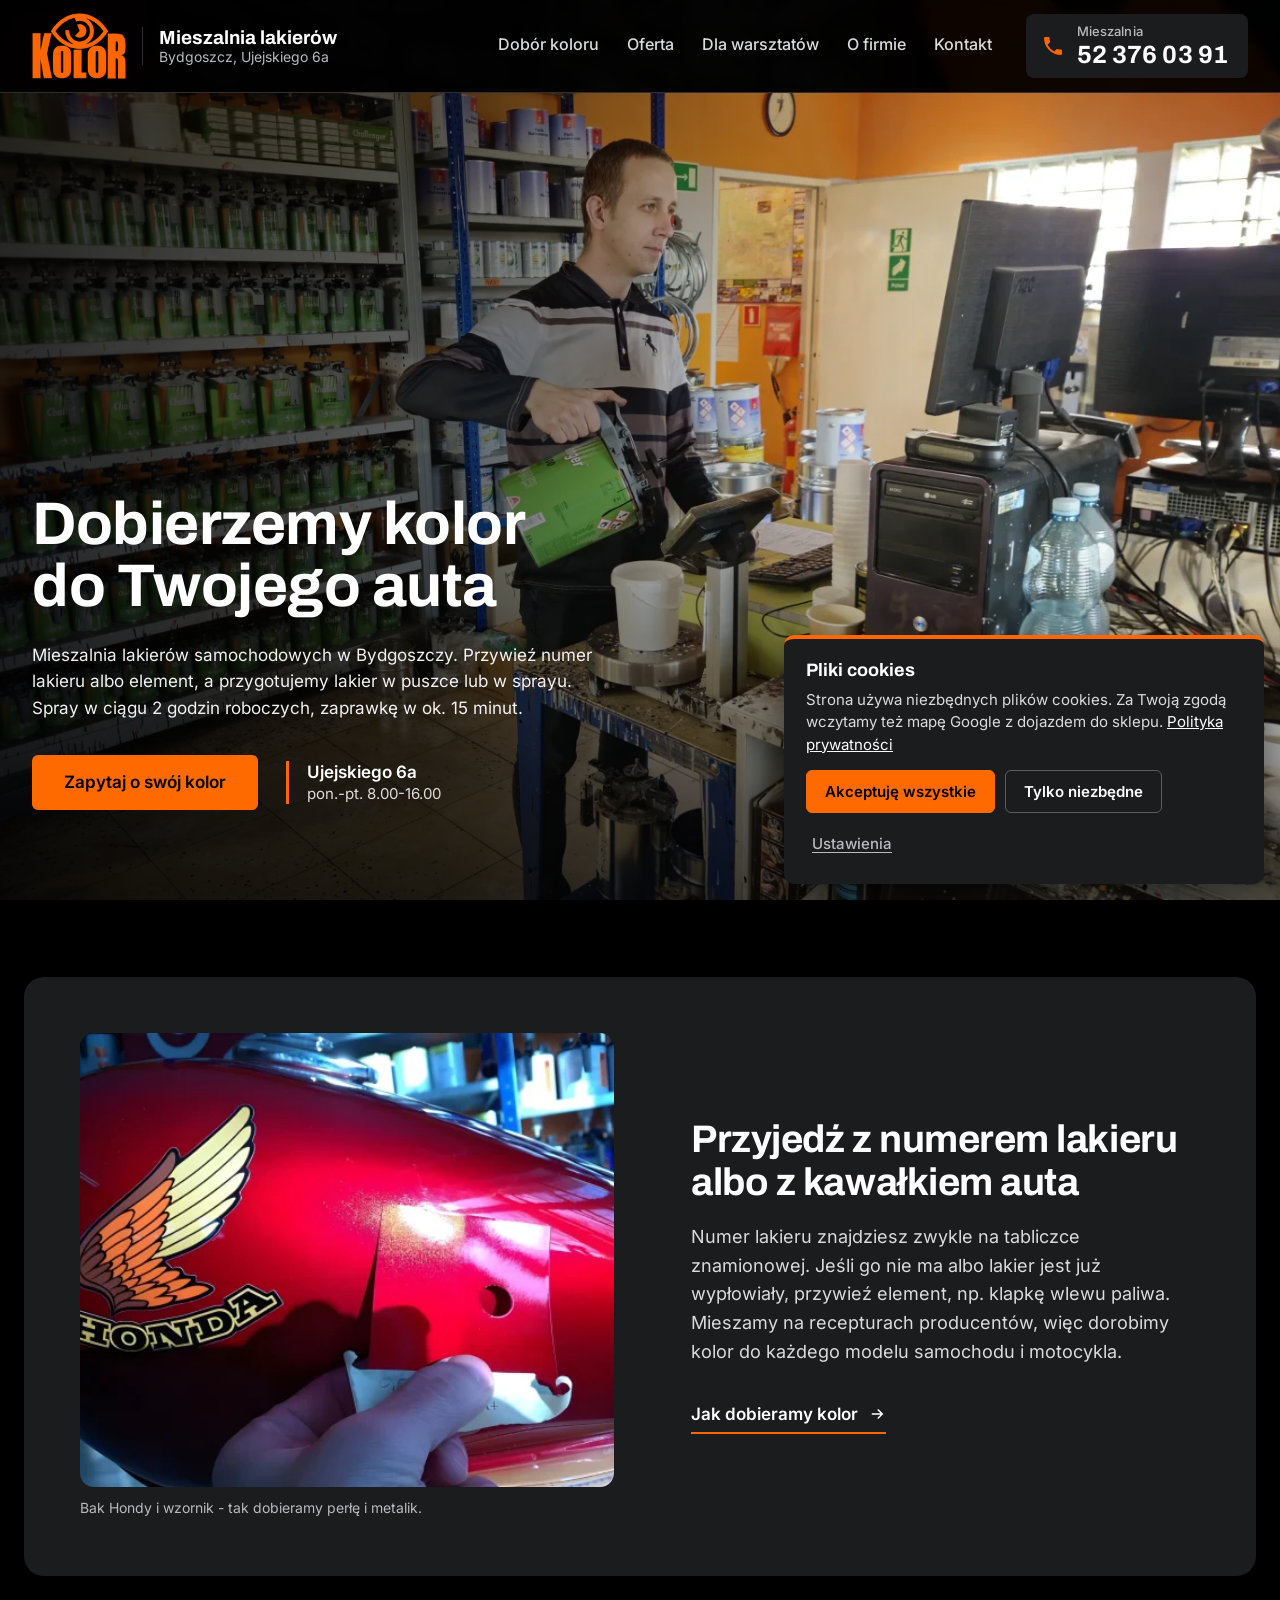
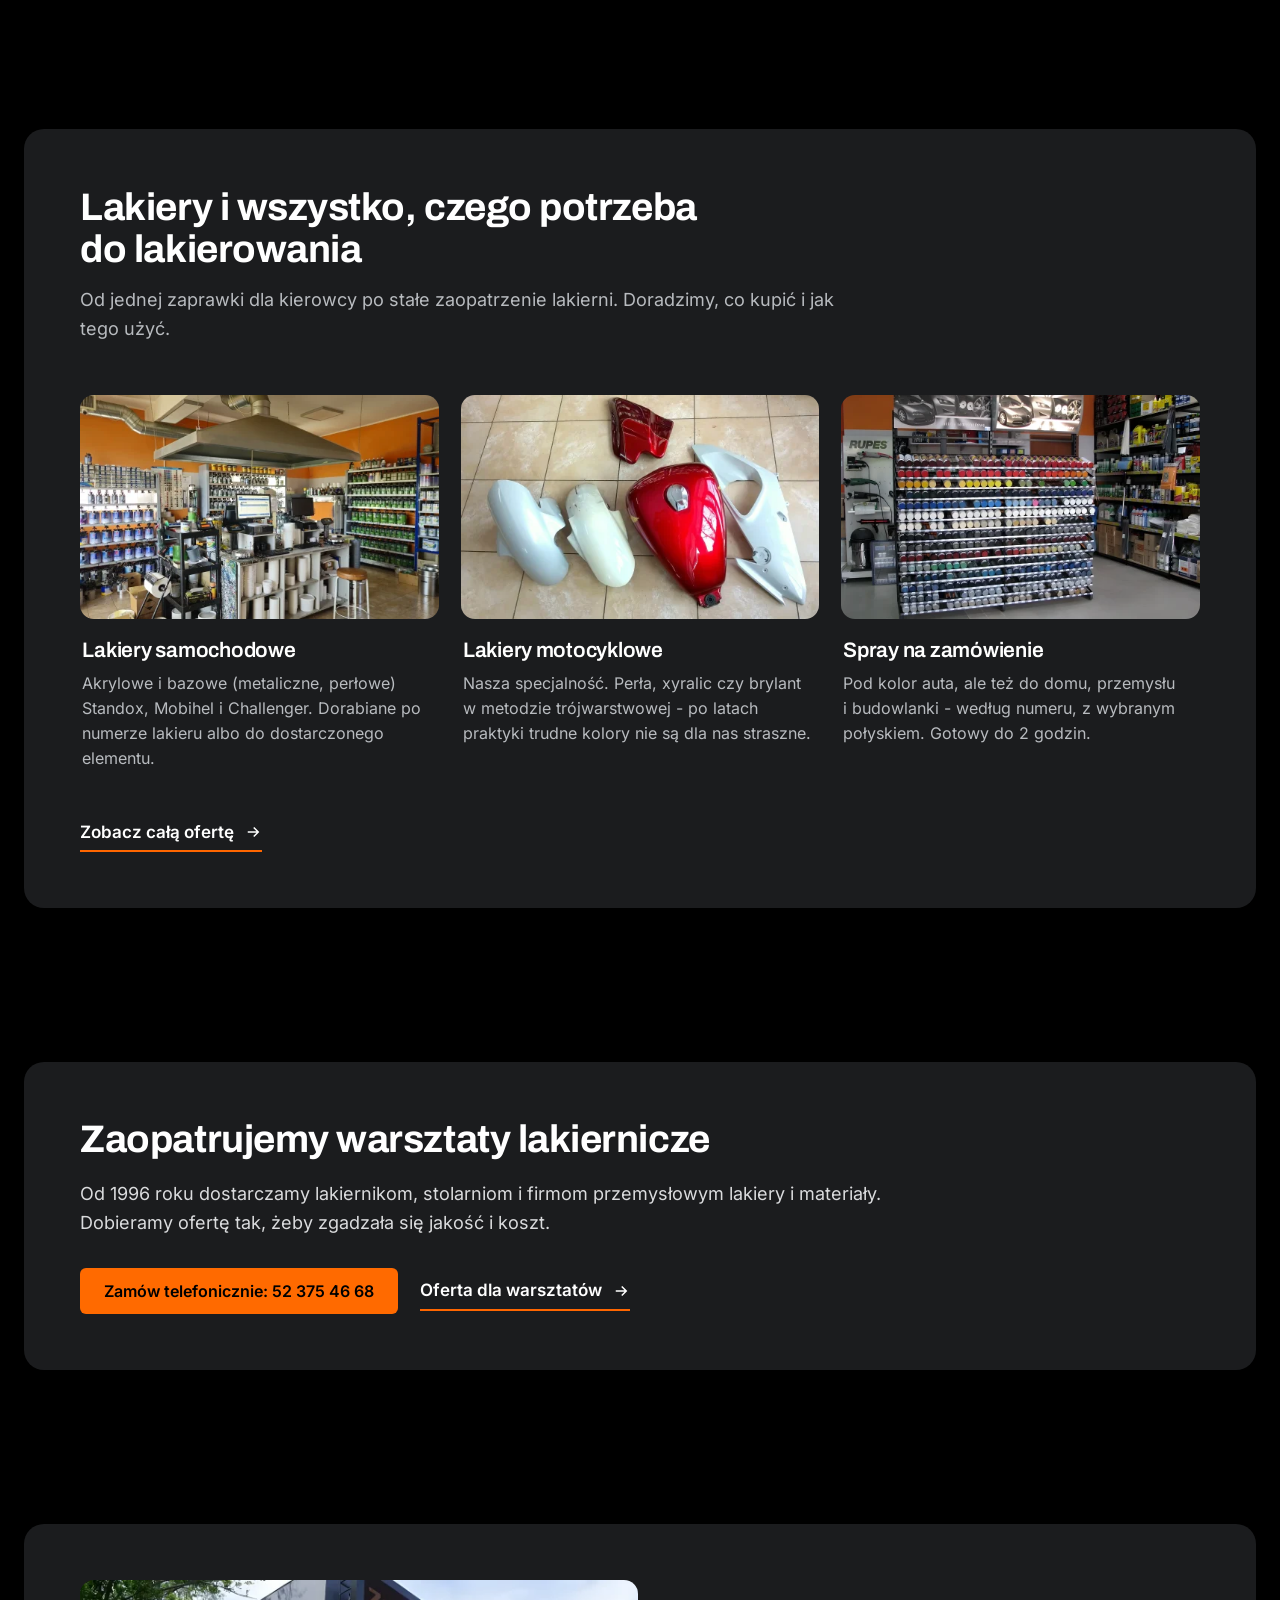
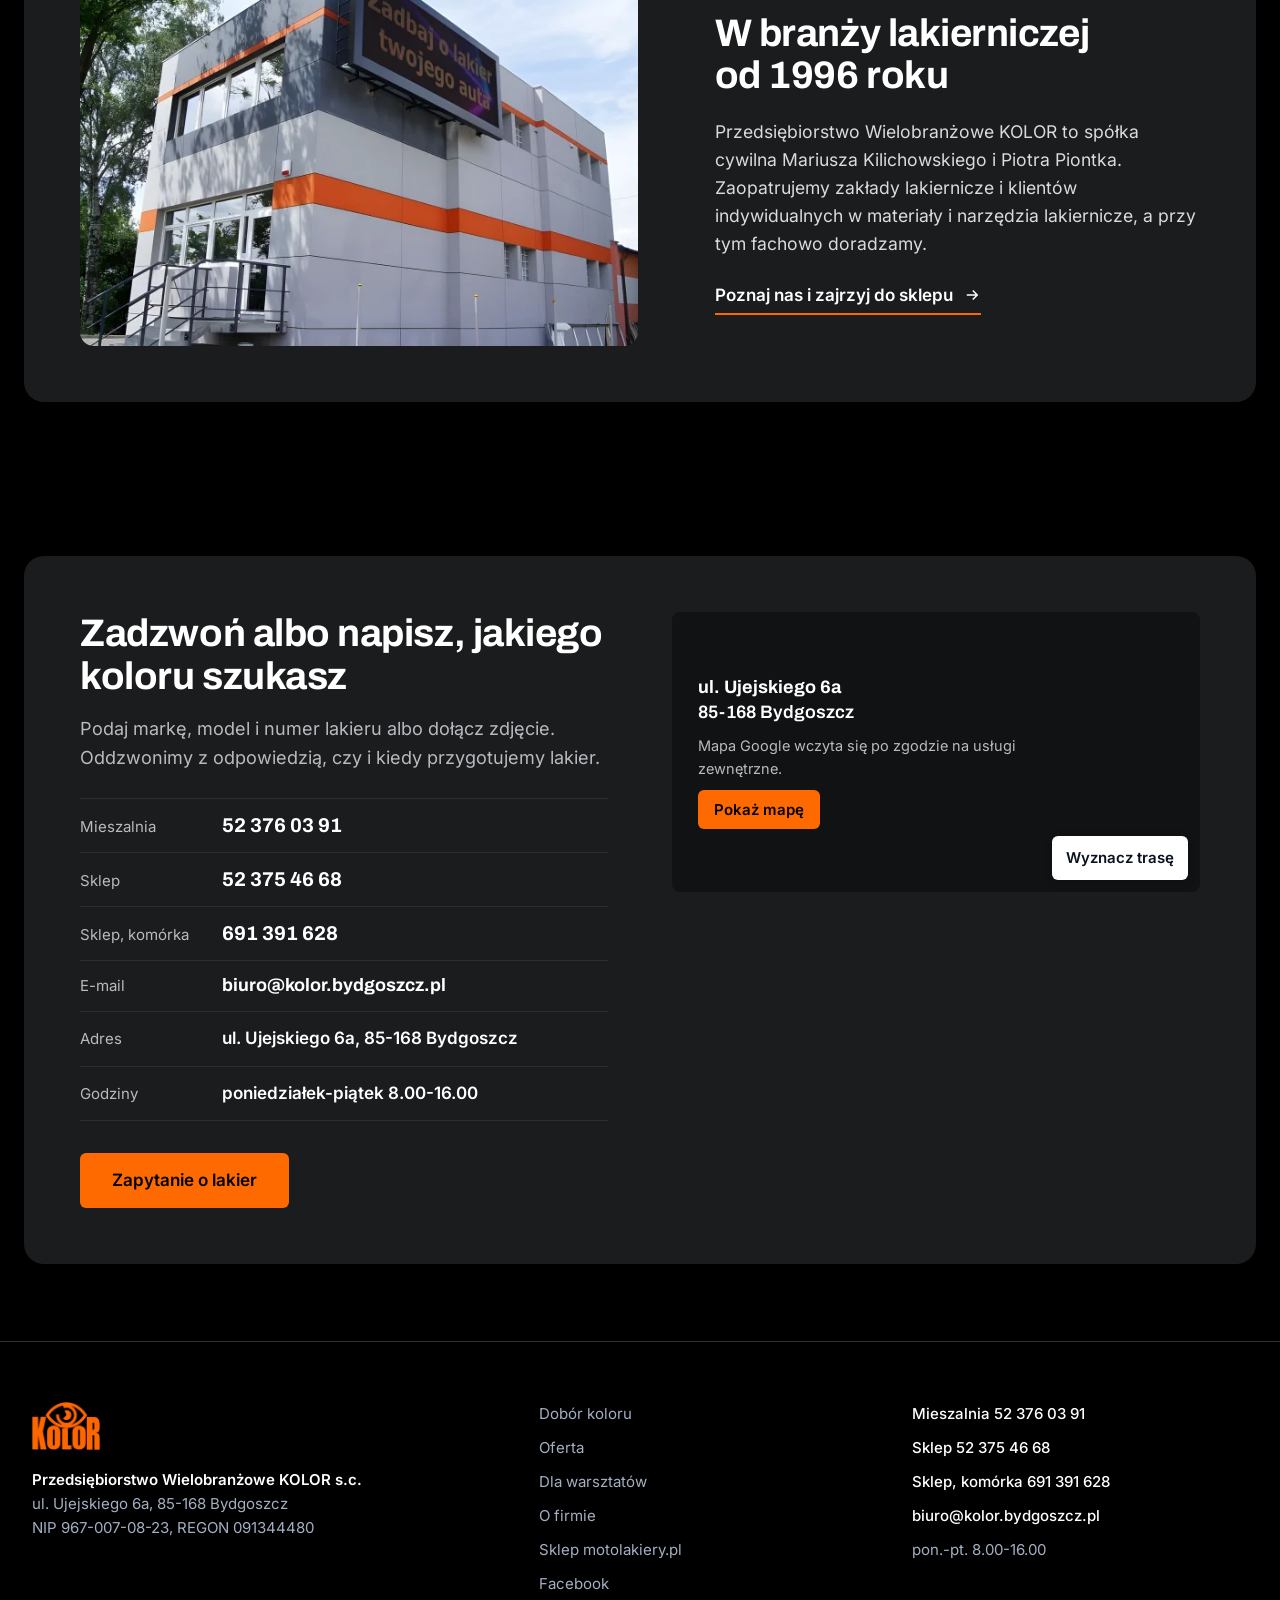
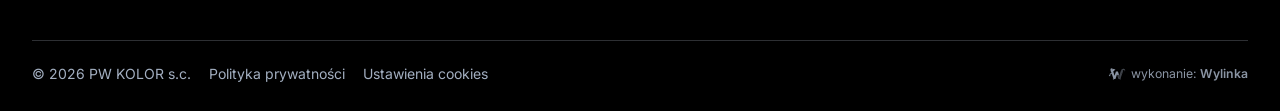
==== commit 96d12777: "Tlo rusza po pierwszym ruchu uzytkownika (szybszy pierwszy ekran)" ====
--- a/index.html
+++ b/index.html
@@ -47,721 +47,1444 @@
 
 <link rel="preload" as="image" href="https://disaster26.github.io/kolorbydgoszcz-koncepcja/wp-content/uploads/2026/11/kolor-mieszanie-scaled.webp" imagesrcset="https://disaster26.github.io/kolorbydgoszcz-koncepcja/wp-content/uploads/2026/11/kolor-mieszanie-scaled.webp 2000w, https://disaster26.github.io/kolorbydgoszcz-koncepcja/wp-content/uploads/2026/11/kolor-mieszanie-300x169.webp 300w, https://disaster26.github.io/kolorbydgoszcz-koncepcja/wp-content/uploads/2026/11/kolor-mieszanie-1024x576.webp 1024w, https://disaster26.github.io/kolorbydgoszcz-koncepcja/wp-content/uploads/2026/11/kolor-mieszanie-768x432.webp 768w, https://disaster26.github.io/kolorbydgoszcz-koncepcja/wp-content/uploads/2026/11/kolor-mieszanie-1536x865.webp 1536w, https://disaster26.github.io/kolorbydgoszcz-koncepcja/wp-content/uploads/2026/11/kolor-mieszanie-2048x1153.webp 2048w, https://disaster26.github.io/kolorbydgoszcz-koncepcja/wp-content/uploads/2026/11/kolor-mieszanie-1600x901.webp 1600w, https://disaster26.github.io/kolorbydgoszcz-koncepcja/wp-content/uploads/2026/11/kolor-mieszanie-360x203.webp 360w, https://disaster26.github.io/kolorbydgoszcz-koncepcja/wp-content/uploads/2026/11/kolor-mieszanie-540x304.webp 540w, https://disaster26.github.io/kolorbydgoszcz-koncepcja/wp-content/uploads/2026/11/kolor-mieszanie-720x405.webp 720w, https://disaster26.github.io/kolorbydgoszcz-koncepcja/wp-content/uploads/2026/11/kolor-mieszanie-960x540.webp 960w" imagesizes="100vw" media="(min-width:761px)" fetchpriority="high"> 
-<style id="kl-css">/* 1.1: fonty w małych plikach rdzenia (ASCII + polskie znaki), pełne pliki tylko dla rzadkich znaków (rozłączne unicode-range) */
-@font-face{font-family:"Archivo";font-style:normal;font-weight:600;font-display:swap;src:url(https://disaster26.github.io/kolorbydgoszcz-koncepcja/wp-content/themes/kolor/assets/fonts/archivo-latin-ext-600-normal.woff2) format("woff2");unicode-range:U+0100-0101,U+0103,U+0108-0117,U+011A-0130,U+0132-0140,U+0145-0151,U+0154-0159,U+015C-0178,U+017D-017F,U+018F,U+0192,U+019D,U+01A0-01A1,U+01AF-01B0,U+01C4-01DC,U+01E6-01E7,U+01EA-01EB,U+01FA-021B,U+022A-022D,U+0230-0233,U+0237,U+0259,U+0272,U+1E24-1E25,U+1E62-1E63,U+1E6C-1E6D,U+1E80-1E85,U+1E9E,U+1EF2-1EF9,U+2020,U+20A1,U+20A3-20A4,U+20A6-20A7,U+20A9,U+20AB,U+20AD,U+20B1-20B2,U+20B5,U+20B9-20BA,U+20BC-20BD,U+2113}
-@font-face{font-family:"Archivo";font-style:normal;font-weight:600;font-display:swap;src:url(https://disaster26.github.io/kolorbydgoszcz-koncepcja/wp-content/themes/kolor/assets/fonts/archivo-latin-600-normal.woff2) format("woff2");unicode-range:U+000D,U+00A1-00A8,U+00AA,U+00AC-00AF,U+00B1-00B6,U+00B8-00BA,U+00BC-00D2,U+00D4-00D6,U+00D8-00F2,U+00F4-00FF,U+0102,U+0131,U+0152-0153,U+02BC,U+02C6,U+02DA,U+02DC,U+0300-0301,U+0303-0304,U+0308-0309,U+0323,U+2009,U+201A,U+2032-2033,U+2039-203A,U+2044,U+2074,U+2122,U+2191,U+2193,U+2212,U+2215,U+FEFF}
-@font-face{font-family:"Archivo";font-style:normal;font-weight:600;font-display:swap;src:url(https://disaster26.github.io/kolorbydgoszcz-koncepcja/wp-content/themes/kolor/assets/fonts/archivo-600-rdzen.woff2) format("woff2");unicode-range:U+0020-007E,U+00A0,U+00A9,U+00AB,U+00B0,U+00B7,U+00BB,U+00D3,U+00D7,U+00F3,U+2013-2014,U+2018-2019,U+201C-201E,U+2022,U+2026,U+20AC}
-@font-face{font-family:"Archivo";font-style:normal;font-weight:600;font-display:swap;src:url(https://disaster26.github.io/kolorbydgoszcz-koncepcja/wp-content/themes/kolor/assets/fonts/archivo-600-pl.woff2) format("woff2");unicode-range:U+0104-0107,U+0118-0119,U+0141-0144,U+015A-015B,U+0179-017C}
-@font-face{font-family:"Archivo";font-style:normal;font-weight:700;font-display:swap;src:url(https://disaster26.github.io/kolorbydgoszcz-koncepcja/wp-content/themes/kolor/assets/fonts/archivo-latin-ext-700-normal.woff2) format("woff2");unicode-range:U+0100-0101,U+0103,U+0108-0117,U+011A-0130,U+0132-0140,U+0145-0151,U+0154-0159,U+015C-0178,U+017D-017F,U+018F,U+0192,U+019D,U+01A0-01A1,U+01AF-01B0,U+01C4-01DC,U+01E6-01E7,U+01EA-01EB,U+01FA-021B,U+022A-022D,U+0230-0233,U+0237,U+0259,U+0272,U+1E24-1E25,U+1E62-1E63,U+1E6C-1E6D,U+1E80-1E85,U+1E9E,U+1EF2-1EF9,U+2020,U+20A1,U+20A3-20A4,U+20A6-20A7,U+20A9,U+20AB,U+20AD,U+20B1-20B2,U+20B5,U+20B9-20BA,U+20BC-20BD,U+2113}
-@font-face{font-family:"Archivo";font-style:normal;font-weight:700;font-display:swap;src:url(https://disaster26.github.io/kolorbydgoszcz-koncepcja/wp-content/themes/kolor/assets/fonts/archivo-latin-700-normal.woff2) format("woff2");unicode-range:U+000D,U+00A1-00A8,U+00AA,U+00AC-00AF,U+00B1-00B6,U+00B8-00BA,U+00BC-00D2,U+00D4-00D6,U+00D8-00F2,U+00F4-00FF,U+0102,U+0131,U+0152-0153,U+02BC,U+02C6,U+02DA,U+02DC,U+0300-0301,U+0303-0304,U+0308-0309,U+0323,U+2009,U+201A,U+2032-2033,U+2039-203A,U+2044,U+2074,U+2122,U+2191,U+2193,U+2212,U+2215,U+FEFF}
-@font-face{font-family:"Archivo";font-style:normal;font-weight:700;font-display:swap;src:url(https://disaster26.github.io/kolorbydgoszcz-koncepcja/wp-content/themes/kolor/assets/fonts/archivo-700-rdzen.woff2) format("woff2");unicode-range:U+0020-007E,U+00A0,U+00A9,U+00AB,U+00B0,U+00B7,U+00BB,U+00D3,U+00D7,U+00F3,U+2013-2014,U+2018-2019,U+201C-201E,U+2022,U+2026,U+20AC}
-@font-face{font-family:"Archivo";font-style:normal;font-weight:700;font-display:swap;src:url(https://disaster26.github.io/kolorbydgoszcz-koncepcja/wp-content/themes/kolor/assets/fonts/archivo-700-pl.woff2) format("woff2");unicode-range:U+0104-0107,U+0118-0119,U+0141-0144,U+015A-015B,U+0179-017C}
-@font-face{font-family:"Inter";font-style:normal;font-weight:400;font-display:swap;src:url(https://disaster26.github.io/kolorbydgoszcz-koncepcja/wp-content/themes/kolor/assets/fonts/inter-latin-ext-400-normal.woff2) format("woff2");unicode-range:U+0100-0103,U+0108-0117,U+011A-0130,U+0132-0140,U+0145-0148,U+014A-0151,U+0154-0159,U+015C-0178,U+017D-01C3,U+01C5-0254,U+0256-027B,U+027E-0284,U+0286-0290,U+0292-02A4,U+02A6-02BA,U+02BD-02C5,U+02C7-02CC,U+02CE-02D7,U+02DD-02FF,U+1D00,U+1D0D,U+1D1B,U+1D43,U+1D47-1D49,U+1D4D,U+1D4F-1D50,U+1D52,U+1D56-1D58,U+1D5B,U+1D62-1D65,U+1D9C,U+1DA0,U+1DBB,U+1DBF,U+1E00-1E9B,U+1E9D-1E9F,U+1EF2-1EFF,U+2020,U+20A0-20AB,U+20AD-20AF,U+20B1-20B5,U+20B8-20BA,U+20BC-20BF,U+2113,U+2C7C,U+2C7F,U+A7FF}
-@font-face{font-family:"Inter";font-style:normal;font-weight:400;font-display:swap;src:url(https://disaster26.github.io/kolorbydgoszcz-koncepcja/wp-content/themes/kolor/assets/fonts/inter-latin-400-normal.woff2) format("woff2");unicode-range:U+00A1-00A8,U+00AA,U+00AC,U+00AE-00AF,U+00B1-00B6,U+00B8-00BA,U+00BC-00D2,U+00D4-00D6,U+00D8-00F2,U+00F4-00FF,U+0131,U+0152-0153,U+02BB-02BC,U+02C6,U+02DA,U+02DC,U+0300-0301,U+0303-0304,U+0308-0309,U+0323,U+2002,U+2009,U+200B,U+201A,U+2032-2033,U+2039-203A,U+2044,U+2122,U+2191,U+2193,U+2212,U+FEFF}
-@font-face{font-family:"Inter";font-style:normal;font-weight:400;font-display:swap;src:url(https://disaster26.github.io/kolorbydgoszcz-koncepcja/wp-content/themes/kolor/assets/fonts/inter-400-rdzen.woff2) format("woff2");unicode-range:U+0020-007E,U+00A0,U+00A9,U+00AB,U+00B0,U+00B7,U+00BB,U+00D3,U+00D7,U+00F3,U+2013-2014,U+2018-2019,U+201C-201E,U+2022,U+2026,U+20AC}
-@font-face{font-family:"Inter";font-style:normal;font-weight:400;font-display:swap;src:url(https://disaster26.github.io/kolorbydgoszcz-koncepcja/wp-content/themes/kolor/assets/fonts/inter-400-pl.woff2) format("woff2");unicode-range:U+0104-0107,U+0118-0119,U+0141-0144,U+015A-015B,U+0179-017C}
-@font-face{font-family:"Inter";font-style:normal;font-weight:500;font-display:swap;src:url(https://disaster26.github.io/kolorbydgoszcz-koncepcja/wp-content/themes/kolor/assets/fonts/inter-latin-ext-500-normal.woff2) format("woff2");unicode-range:U+0100-0103,U+0108-0117,U+011A-0130,U+0132-0140,U+0145-0148,U+014A-0151,U+0154-0159,U+015C-0178,U+017D-01C3,U+01C5-0254,U+0256-027B,U+027E-0284,U+0286-0290,U+0292-02A4,U+02A6-02BA,U+02BD-02C5,U+02C7-02CC,U+02CE-02D7,U+02DD-02FF,U+1D00,U+1D0D,U+1D1B,U+1D43,U+1D47-1D49,U+1D4D,U+1D4F-1D50,U+1D52,U+1D56-1D58,U+1D5B,U+1D62-1D65,U+1D9C,U+1DA0,U+1DBB,U+1DBF,U+1E00-1E9B,U+1E9D-1E9F,U+1EF2-1EFF,U+2020,U+20A0-20AB,U+20AD-20AF,U+20B1-20B5,U+20B8-20BA,U+20BC-20BF,U+2113,U+2C7C,U+2C7F,U+A7FF}
-@font-face{font-family:"Inter";font-style:normal;font-weight:500;font-display:swap;src:url(https://disaster26.github.io/kolorbydgoszcz-koncepcja/wp-content/themes/kolor/assets/fonts/inter-latin-500-normal.woff2) format("woff2");unicode-range:U+00A1-00A8,U+00AA,U+00AC,U+00AE-00AF,U+00B1-00B6,U+00B8-00BA,U+00BC-00D2,U+00D4-00D6,U+00D8-00F2,U+00F4-00FF,U+0131,U+0152-0153,U+02BB-02BC,U+02C6,U+02DA,U+02DC,U+0300-0301,U+0303-0304,U+0308-0309,U+0323,U+2002,U+2009,U+200B,U+201A,U+2032-2033,U+2039-203A,U+2044,U+2122,U+2191,U+2193,U+2212,U+FEFF}
-@font-face{font-family:"Inter";font-style:normal;font-weight:500;font-display:swap;src:url(https://disaster26.github.io/kolorbydgoszcz-koncepcja/wp-content/themes/kolor/assets/fonts/inter-500-rdzen.woff2) format("woff2");unicode-range:U+0020-007E,U+00A0,U+00A9,U+00AB,U+00B0,U+00B7,U+00BB,U+00D3,U+00D7,U+00F3,U+2013-2014,U+2018-2019,U+201C-201E,U+2022,U+2026,U+20AC}
-@font-face{font-family:"Inter";font-style:normal;font-weight:500;font-display:swap;src:url(https://disaster26.github.io/kolorbydgoszcz-koncepcja/wp-content/themes/kolor/assets/fonts/inter-500-pl.woff2) format("woff2");unicode-range:U+0104-0107,U+0118-0119,U+0141-0144,U+015A-015B,U+0179-017C}
-@font-face{font-family:"Inter";font-style:normal;font-weight:600;font-display:swap;src:url(https://disaster26.github.io/kolorbydgoszcz-koncepcja/wp-content/themes/kolor/assets/fonts/inter-latin-ext-600-normal.woff2) format("woff2");unicode-range:U+0100-0103,U+0108-0117,U+011A-0130,U+0132-0140,U+0145-0148,U+014A-0151,U+0154-0159,U+015C-0178,U+017D-01C3,U+01C5-0254,U+0256-027B,U+027E-0284,U+0286-0290,U+0292-02A4,U+02A6-02BA,U+02BD-02C5,U+02C7-02CC,U+02CE-02D7,U+02DD-02FF,U+1D00,U+1D0D,U+1D1B,U+1D43,U+1D47-1D49,U+1D4D,U+1D4F-1D50,U+1D52,U+1D56-1D58,U+1D5B,U+1D62-1D65,U+1D9C,U+1DA0,U+1DBB,U+1DBF,U+1E00-1E9B,U+1E9D-1E9F,U+1EF2-1EFF,U+2020,U+20A0-20AB,U+20AD-20AF,U+20B1-20B5,U+20B8-20BA,U+20BC-20BF,U+2113,U+2C7C,U+2C7F,U+A7FF}
-@font-face{font-family:"Inter";font-style:normal;font-weight:600;font-display:swap;src:url(https://disaster26.github.io/kolorbydgoszcz-koncepcja/wp-content/themes/kolor/assets/fonts/inter-latin-600-normal.woff2) format("woff2");unicode-range:U+00A1-00A8,U+00AA,U+00AC,U+00AE-00AF,U+00B1-00B6,U+00B8-00BA,U+00BC-00D2,U+00D4-00D6,U+00D8-00F2,U+00F4-00FF,U+0131,U+0152-0153,U+02BB-02BC,U+02C6,U+02DA,U+02DC,U+0300-0301,U+0303-0304,U+0308-0309,U+0323,U+2002,U+2009,U+200B,U+201A,U+2032-2033,U+2039-203A,U+2044,U+2122,U+2191,U+2193,U+2212,U+FEFF}
-@font-face{font-family:"Inter";font-style:normal;font-weight:600;font-display:swap;src:url(https://disaster26.github.io/kolorbydgoszcz-koncepcja/wp-content/themes/kolor/assets/fonts/inter-600-rdzen.woff2) format("woff2");unicode-range:U+0020-007E,U+00A0,U+00A9,U+00AB,U+00B0,U+00B7,U+00BB,U+00D3,U+00D7,U+00F3,U+2013-2014,U+2018-2019,U+201C-201E,U+2022,U+2026,U+20AC}
-@font-face{font-family:"Inter";font-style:normal;font-weight:600;font-display:swap;src:url(https://disaster26.github.io/kolorbydgoszcz-koncepcja/wp-content/themes/kolor/assets/fonts/inter-600-pl.woff2) format("woff2");unicode-range:U+0104-0107,U+0118-0119,U+0141-0144,U+015A-015B,U+0179-017C}
-:root{
-  --or:#FF6600;
-  --btn:#E25500;
-  --btn-h:#C94B00;
-  --ink:#1E2124;
-  --tx:#33383D;
-  --mut:#5D646B;
-  --line:#DADDE1;
-  --jasna:#EEF0F2;
-  --ciemna:#24282C;
-  --hh:76px;
-  --r:8px;
-  --fh:"Archivo",system-ui,sans-serif;
-  --fb:"Inter",system-ui,-apple-system,"Segoe UI",Roboto,sans-serif;
-}
-*,*::before,*::after{box-sizing:border-box}
-html{scroll-behavior:smooth;scroll-padding-top:calc(var(--hh) + 8px);-webkit-text-size-adjust:100%}
-body{margin:0;font:400 17px/1.6 var(--fb);color:var(--tx);background:#fff;overflow-x:hidden}
-img{display:block;max-width:100%;height:auto}
-a{color:inherit}
-h1,h2,h3{font-family:var(--fh);color:var(--ink);margin:0;font-weight:700;letter-spacing:-.012em}
-h2{font-size:clamp(30px,3vw,44px);line-height:1.1}
-h3{font-size:21px;line-height:1.25;font-weight:600}
-p{margin:0 0 1em}
-.skip{position:absolute;left:-9999px}
-.skip:focus{left:12px;top:12px;z-index:200;background:#fff;padding:8px 12px}
-.wrap{width:min(1280px,100% - 64px);margin-inline:auto}
-:focus-visible{outline:3px solid var(--or);outline-offset:2px}
-.duzy{font-size:18px;line-height:1.6}
-/* przyciski */
-.btn{display:inline-flex;align-items:center;justify-content:center;gap:8px;font:600 16px/1 var(--fb);text-decoration:none;border-radius:6px;padding:15px 24px;border:0;cursor:pointer;transition:background .15s,color .15s;white-space:nowrap}
-.btn-glowny{background:var(--btn);color:#fff}
-.btn-glowny:hover{background:var(--btn-h)}
-.btn-duzy{font-size:17px;padding:19px 32px}
-.link-strz{display:inline-flex;align-items:center;gap:10px;font-weight:600;color:var(--ink);text-decoration:none;border-bottom:2px solid var(--or);padding-bottom:4px}
-.link-strz svg{width:18px;height:18px;fill:none;stroke:currentColor;stroke-width:2;transition:transform .15s}
-.link-strz:hover svg{transform:translateX(3px)}
-.link-strz.jasny{color:#fff}
-/* nagłówek */
-.top{position:sticky;top:0;z-index:50;background:rgba(255,255,255,.97);box-shadow:0 1px 0 var(--line);backdrop-filter:saturate(1.2) blur(6px)}
-.top-in{height:var(--hh);display:flex;align-items:center;gap:34px;width:min(1280px,100% - 64px);margin-inline:auto}
-.logo{display:flex;align-items:center;gap:14px;text-decoration:none;flex:none}
-.logo img{height:50px;width:auto}
-.logo-tx{display:flex;flex-direction:column;line-height:1.2;padding-left:14px;border-left:1px solid var(--line)}
-.logo-tx b{font:700 17px/1.15 var(--fh);color:var(--ink)}
-.logo-tx span{font-size:13px;color:var(--mut)}
-.nav{display:flex;gap:28px;margin-left:auto}
-.nav a{text-decoration:none;font-weight:500;font-size:16px;color:var(--tx);padding:6px 0;border-bottom:2px solid transparent;white-space:nowrap}
-.nav a:hover{border-color:var(--or);color:var(--ink)}
-.top-tel{display:flex;align-items:center;gap:10px;text-decoration:none;color:var(--ink);white-space:nowrap;background:var(--jasna);padding:9px 16px 9px 12px;border-radius:6px}
-.top-tel:hover{background:#E3E6E9}
-.top-tel svg{width:20px;height:20px;fill:var(--btn);flex:none}
-.top-tel span{display:flex;flex-direction:column;font:700 18px/1.1 var(--fh)}
-.top-tel small{font:500 12px/1.2 var(--fb);color:var(--mut)}
-.burger{display:none;width:46px;height:46px;border:0;background:none;padding:11px;cursor:pointer;margin-right:-8px}
-.burger span{display:block;height:2px;background:var(--ink);margin:5px 0;border-radius:2px;transition:transform .2s,opacity .2s}
-.burger[aria-expanded="true"] span:nth-child(1){transform:translateY(7px) rotate(45deg)}
-.burger[aria-expanded="true"] span:nth-child(2){opacity:0}
-.burger[aria-expanded="true"] span:nth-child(3){transform:translateY(-7px) rotate(-45deg)}
-.menu-mob{position:absolute;left:0;right:0;top:100%;box-shadow:0 18px 30px rgba(20,24,28,.18);border-top:1px solid var(--line);background:#fff;padding:6px 20px 24px;max-height:calc(100svh - var(--hh));overflow:auto}
-.menu-mob nav a{display:block;padding:13px 2px;font:600 20px/1.3 var(--fh);color:var(--ink);text-decoration:none;border-bottom:1px solid var(--line)}
-.menu-mob-kontakt{display:grid;gap:14px;margin-top:20px}
-.menu-mob-kontakt .btn{width:100%;padding:17px}
-.menu-mob-tel{display:grid;grid-template-columns:1fr 1fr;gap:10px}
-.menu-mob-tel a{display:flex;flex-direction:column;text-decoration:none;background:var(--jasna);border-radius:6px;padding:10px 14px;font:700 18px/1.2 var(--fh);color:var(--ink)}
-.menu-mob-tel small{font:500 13px/1.3 var(--fb);color:var(--mut)}
-.menu-mob-godz{margin:0;font-size:15px;color:var(--mut);text-align:center;line-height:1.5}
-/* hero */
-.hero{position:relative;height:calc(100svh - var(--hh));min-height:560px;overflow:hidden;background:#2b2f33;display:flex;align-items:flex-end}
-.hero-foto{position:absolute;inset:0;touch-action:pan-y}
-.slide{position:absolute;inset:0;margin:0;opacity:0;transition:opacity 1.1s ease}
-.slide.on{opacity:1}
-.slide picture{display:contents}
-.slide img{width:100%;height:100%;object-fit:cover;object-position:60% 50%}
-.hero-foto::after{content:"";position:absolute;inset:0;pointer-events:none;background:linear-gradient(90deg,rgba(18,20,23,.78) 0%,rgba(18,20,23,.55) 34%,rgba(18,20,23,.12) 62%,rgba(18,20,23,0) 78%),linear-gradient(0deg,rgba(18,20,23,.5) 0%,rgba(18,20,23,0) 45%)}
-.hero-in{position:relative;z-index:2;width:min(1280px,100% - 64px);margin:0 auto;padding-bottom:clamp(56px,10vh,110px)}
-.hero h1{color:#fff;font-size:clamp(46px,4.7vw,80px);line-height:1.04;max-width:10.5em;letter-spacing:-.008em}
-.hero .lead{color:rgba(255,255,255,.94);font-size:clamp(17px,1.3vw,20px);line-height:1.55;max-width:33em;margin:24px 0 34px}
-.hero-akcje{display:flex;align-items:center;gap:28px;flex-wrap:wrap}
-.hero-adr{margin:0;color:#fff;font-weight:600;line-height:1.35;padding-left:18px;border-left:3px solid var(--or)}
-.hero-adr span{display:block;font-weight:400;color:rgba(255,255,255,.85);font-size:15px}
-.hero-kropki{position:absolute;z-index:3;right:max(32px,calc((100% - 1280px)/2));bottom:clamp(56px,10vh,110px);display:flex;gap:10px;background:rgba(18,20,23,.45);padding:10px 14px;border-radius:20px}
-.hero-kropki button{width:34px;height:4px;border:0;padding:0;background:rgba(255,255,255,.5);border-radius:2px;cursor:pointer}
-.hero-kropki button.on{background:var(--or)}
-.hero-kropki button::before{content:"";display:block;height:24px;margin-top:-10px}
-/* sekcje */
-.sek{padding:clamp(72px,8vw,120px) 0}
-.sek-jasna{background:var(--jasna)}
-.sek-ciemna{background:var(--ciemna);color:#C3C8CD}
-.sek-ciemna h2,.sek-ciemna h3{color:#fff}
-.sek-head{max-width:760px;margin-bottom:clamp(34px,4vw,54px)}
-.sek-head p{margin:16px 0 0;font-size:18px;color:var(--mut)}
-/* dobór */
-.dobor{display:grid;grid-template-columns:minmax(0,1.05fr) minmax(0,1fr);gap:clamp(40px,6vw,96px);align-items:center}
-.dobor-foto{margin:0}
-.dobor-foto img{width:100%;aspect-ratio:4/3.4;object-fit:cover;object-position:45% 50%;border-radius:var(--r)}
-.dobor-foto figcaption{font-size:14px;color:var(--mut);margin-top:10px}
-.dobor-tx h2{max-width:13em}
-.dobor-tx .duzy{margin:20px 0 28px;color:var(--tx)}
-.formy{margin:0 0 30px;border-top:1px solid var(--line)}
-.formy div{display:grid;grid-template-columns:minmax(0,1fr) auto;column-gap:20px;padding:16px 0;border-bottom:1px solid var(--line)}
-.formy dt{font:600 18px/1.3 var(--fh);color:var(--ink);grid-column:1}
-.formy dd{margin:4px 0 0;grid-column:1;font-size:15.5px;color:var(--mut);line-height:1.5}
-.formy dd.czas{grid-column:2;grid-row:1 / span 2;align-self:center;margin:0;font:700 16px/1.2 var(--fh);color:var(--btn);text-align:right;white-space:nowrap}
-/* oferta */
-.oferta{display:grid;grid-template-columns:repeat(3,minmax(0,1fr));gap:22px}
-.of{background:#fff;border-radius:var(--r);overflow:hidden;display:flex;flex-direction:column}
-.of-foto{aspect-ratio:16/10;overflow:hidden;background:#d5d8db}
-.of-foto img{width:100%;height:100%;object-fit:cover;transition:transform .5s ease}
-.of:hover .of-foto img{transform:scale(1.03)}
-.of-tx{padding:22px 24px 26px}
-.of-tx h3{margin-bottom:8px}
-.of-tx p{margin:0;font-size:16px;color:var(--mut);line-height:1.55}
-.reszta{margin-top:clamp(40px,5vw,64px);display:grid;grid-template-columns:minmax(0,1fr) minmax(0,3fr);gap:24px 40px;padding-top:30px;border-top:1px solid #CDD1D5}
-.reszta ul{list-style:none;margin:0;padding:0;display:grid;grid-template-columns:repeat(2,minmax(0,1fr));gap:10px 40px}
-.reszta li{position:relative;padding-left:20px;font-size:16px;line-height:1.5}
-.reszta li::before{content:"";position:absolute;left:0;top:.62em;width:8px;height:8px;background:var(--or);border-radius:50%}
-/* galeria */
-.sek-head-rz{display:flex;justify-content:space-between;align-items:flex-end;gap:30px;max-width:none}
-.sek-head-rz>div:first-child{max-width:720px}
-.rz-nav{display:flex;gap:10px;flex:none}
-.rz-nav button{width:52px;height:52px;border-radius:50%;border:1px solid #C9CDD2;background:#fff;cursor:pointer;display:grid;place-items:center;transition:background .15s,border-color .15s}
-.rz-nav button:hover:not(:disabled){border-color:var(--ink)}
-.rz-nav button:disabled{opacity:.35;cursor:default}
-.rz-nav svg{width:22px;height:22px;fill:none;stroke:var(--ink);stroke-width:2}
-.rz-tor{display:flex;gap:22px;overflow-x:auto;scroll-snap-type:x mandatory;padding:0 max(32px,calc((100% - 1280px)/2));scroll-padding:0 max(32px,calc((100% - 1280px)/2));scrollbar-width:none;cursor:grab;-webkit-overflow-scrolling:touch}
-.rz-tor::-webkit-scrollbar{display:none}
-.rz-tor.ciag{cursor:grabbing;scroll-snap-type:none}
-.rz{flex:0 0 min(640px,86vw);margin:0;scroll-snap-align:start}
-.rz img{width:100%;aspect-ratio:16/10;object-fit:cover;border-radius:var(--r);user-select:none;-webkit-user-drag:none;pointer-events:none}
-.rz figcaption{margin-top:12px;font:600 17px/1.3 var(--fh);color:var(--ink)}
-/* warsztaty */
-.warsztaty{display:grid;grid-template-columns:minmax(0,1.2fr) minmax(0,1fr);gap:clamp(40px,6vw,90px);align-items:center}
-.ws-tx .duzy{margin:20px 0 30px;color:#C3C8CD}
-.ws-lista{list-style:none;margin:0 0 34px;padding:0;border-top:1px solid #3B4045}
-.ws-lista li{display:grid;grid-template-columns:minmax(0,13em) minmax(0,1fr);gap:16px;padding:15px 0;border-bottom:1px solid #3B4045;font-size:16px;line-height:1.5}
-.ws-lista b{color:#fff;font:600 17px/1.4 var(--fh)}
-.ws-sklep{background:#2E3337;border-radius:var(--r);overflow:hidden}
-.ws-sklep img{width:100%;aspect-ratio:16/9;object-fit:cover}
-.ws-sklep div{padding:26px 28px 30px}
-.ws-sklep p{margin:10px 0 22px;font-size:16px}
-/* o firmie */
-.ofirmie{display:grid;grid-template-columns:minmax(0,1.15fr) minmax(0,1fr);gap:clamp(40px,6vw,90px);align-items:center}
-.of-zdj img{width:100%;aspect-ratio:16/10.5;object-fit:cover;border-radius:var(--r)}
-.ofirmie-tx h2{margin-bottom:22px;max-width:12em}
-.ofirmie-tx p{font-size:17.5px}
-.podpis{font:600 17px/1.4 var(--fh);color:var(--ink);padding-top:14px;border-top:3px solid var(--or);display:inline-block;margin-top:6px}
-/* kontakt */
-.kontakt{display:grid;grid-template-columns:minmax(0,1fr) minmax(0,1fr);gap:clamp(40px,5vw,80px);align-items:start}
-.kt-dane>p{font-size:18px;color:var(--mut);margin:18px 0 26px}
-.kt-lista{list-style:none;margin:0 0 28px;padding:0;border-top:1px solid #CDD1D5}
-.kt-lista li{display:grid;grid-template-columns:7.5em minmax(0,1fr);gap:14px;padding:13px 0;border-bottom:1px solid #CDD1D5;align-items:baseline}
-.kt-lista span{font-size:15px;color:var(--mut)}
-.kt-lista a{font:700 20px/1.3 var(--fh);color:var(--ink);text-decoration:none;overflow-wrap:anywhere}
-.kt-lista a[href^="mailto"]{font-size:18px}
-.kt-lista a:hover{color:var(--btn)}
-.kt-lista b{font-weight:600;color:var(--ink)}
-.mapa{position:relative;border-radius:var(--r);overflow:hidden;background:#dfe2e5}
-.mapa iframe{display:block;width:100%;height:280px;border:0}
-.mapa-link{position:absolute;right:12px;bottom:12px;background:#fff;color:var(--ink);text-decoration:none;font-weight:600;font-size:15px;padding:10px 14px;border-radius:6px;box-shadow:0 2px 10px rgba(0,0,0,.18)}
-.form{background:#fff;border-radius:var(--r);padding:clamp(24px,3vw,40px);display:grid;gap:16px;box-shadow:0 1px 0 #D5D9DD}
-.form h3{font-size:24px;margin-bottom:4px}
-.form label{display:grid;gap:6px;font-size:15px;font-weight:500;color:var(--ink)}
-.pola2{display:grid;grid-template-columns:minmax(0,1fr) minmax(0,1fr);gap:16px}
-.form input:not([type=checkbox]):not([type=file]),.form select,.form textarea{width:100%;font:400 16px/1.4 var(--fb);color:var(--ink);background:#F7F8F9;border:1px solid #C9CED3;border-radius:6px;padding:13px 14px}
-.form textarea{resize:vertical;min-height:92px}
-.form input:focus,.form select:focus,.form textarea:focus{outline:0;border-color:var(--btn);background:#fff;box-shadow:0 0 0 3px rgba(226,85,0,.15)}
-.plik{position:relative;border:1.5px dashed #BFC4CA;border-radius:6px;padding:14px 16px;cursor:pointer;background:#FAFBFB}
-.plik:hover{border-color:var(--btn)}
-.plik input{position:absolute;inset:0;opacity:0;cursor:pointer;width:100%}
-.plik span{display:block;font-weight:400;color:var(--mut);font-size:14px;line-height:1.45}
-.plik b{display:block;color:var(--ink);font-weight:600;font-size:15px}
-.zgoda{display:flex !important;grid-template-columns:none;align-items:flex-start;gap:10px !important;font-weight:400 !important;font-size:14px !important;color:var(--mut) !important;line-height:1.45}
-.zgoda input{width:18px;height:18px;margin:1px 0 0;accent-color:var(--btn);flex:none}
-.form .btn{width:100%;margin-top:4px}
-.form-info{margin:0;font-size:15px;min-height:0}
-.form-info.ok{color:#1F7A3A}
-.form-info.blad{color:#B42318}
-/* stopka */
-.stopka{background:#1A1D20;color:#AEB4BA;padding:60px 0 26px;font-size:15px}
-.stopka a{text-decoration:none}
-.stopka a:hover{color:#fff}
-.stopka-in{display:grid;grid-template-columns:minmax(0,1.4fr) minmax(0,1fr) minmax(0,1fr);gap:36px}
-.st-firma img{height:48px;width:auto;margin-bottom:18px}
-.st-firma p{margin:0;line-height:1.6}
-.st-firma b{color:#fff;font-weight:600}
-.st-nav,.st-kontakt{display:grid;gap:10px;align-content:start}
-.st-kontakt a{color:#fff;font-weight:500}
-.stopka-dol{display:flex;justify-content:space-between;align-items:center;gap:16px;flex-wrap:wrap;margin-top:44px;padding-top:22px;border-top:1px solid #33383D;font-size:14px}
-.stopka .wylinka-badge{color:#AEB4BA}
-.przesun{display:none;margin:12px 0 0;font-size:14px;color:var(--mut)}
-/* pasek mobilny */
-.mob-pasek{display:none}
-/* szerokości */
-@media (max-width:1240px){
-  .nav{gap:22px}
-  .nav a{font-size:15px}
-  .logo-tx span{display:none}
-}
-@media (max-width:1100px){
-  .nav{display:none}
-  .burger{display:block}
-  .top-tel{margin-left:auto}
-  .top-in{gap:18px}
-}
-@media (max-height:820px) and (min-width:761px){
-  .hero h1{font-size:clamp(42px,4.2vw,64px)}
-  .hero .lead{margin:18px 0 26px;font-size:17px}
-  .hero-in{padding-bottom:56px}
-  .hero-kropki{bottom:56px}
-}
-@media (max-width:900px){
-  .dobor,.warsztaty,.ofirmie,.kontakt{grid-template-columns:minmax(0,1fr)}
-  .oferta{grid-template-columns:repeat(2,minmax(0,1fr))}
-  .reszta{grid-template-columns:minmax(0,1fr)}
-  .stopka-in{grid-template-columns:minmax(0,1fr) minmax(0,1fr)}
-  .st-firma{grid-column:1 / -1}
-}
-@media (max-width:760px){
-  :root{--hh:64px}
-  body{font-size:16.5px}
-  .wrap,.top-in{width:calc(100% - 40px)}
-  .logo img{height:40px}
-  .logo{gap:11px}
-  .logo-tx{padding-left:11px}
-  .logo-tx b{font-size:15px}
-  .top-tel{padding:0;width:46px;height:46px;justify-content:center;border-radius:50%}
-  .top-tel span{display:none}
-  .top-tel svg{width:21px;height:21px}
-  .menu-mob{padding:4px 20px 22px}
-  .hero{flex-direction:column;align-items:stretch;background:#fff;height:auto;min-height:calc(100svh - var(--hh))}
-  .hero-foto{position:relative;inset:auto;flex:1 1 auto;min-height:min(60vw,30svh);align-self:stretch;width:100%}
-  .hero-foto::after{background:linear-gradient(0deg,rgba(18,20,23,.28) 0%,rgba(18,20,23,0) 30%)}
-  .slide img{object-position:50% 50%}
-  .hero-in{flex:0 0 auto;width:calc(100% - 40px);padding:clamp(18px,3.2svh,28px) 0 clamp(18px,3.4svh,30px)}
-  .hero h1{color:var(--ink);font-size:clamp(31px,min(8.6vw,5.1svh),40px);line-height:1.07;max-width:none}
-  .hero .lead{color:var(--tx);font-size:clamp(15.5px,2.25svh,17px);line-height:1.5;margin:clamp(10px,1.6svh,16px) 0 26px}
-  .hero-akcje{display:block}
-  .hero-akcje .btn{width:100%}
-  .hero-adr{display:none}
-  .hero-kropki{right:14px;bottom:12px;padding:8px 10px;gap:7px}
-  .hero-kropki button{width:22px}
-  .sek{padding:64px 0}
-  h2{font-size:clamp(27px,7.4vw,32px)}
-  .duzy,.sek-head p,.kt-dane>p{font-size:16.5px}
-  .dobor{gap:30px}
-  .dobor-foto img{aspect-ratio:16/11}
-  .formy div{grid-template-columns:minmax(0,1fr)}
-  .formy dd.czas{grid-column:1;grid-row:auto;text-align:left;margin-top:6px;font-size:15px}
-  .oferta{display:flex;gap:14px;overflow-x:auto;scroll-snap-type:x mandatory;margin:0 -20px;padding:0 20px 4px;scroll-padding:0 20px;scrollbar-width:none}
-  .oferta::-webkit-scrollbar{display:none}
-  .of{flex:0 0 80%;scroll-snap-align:start}
-  .of-tx{padding:16px 18px 20px}
-  .of-tx h3{font-size:19px;margin-bottom:6px}
-  .of-tx p{font-size:15px;line-height:1.5}
-  .przesun{display:block}
-  .reszta ul{grid-template-columns:minmax(0,1fr);gap:8px}
-  .rz-nav{display:none}
-  .rz-tor{padding:0 20px;scroll-padding:0 20px;gap:14px}
-  .rz img{aspect-ratio:4/3}
-  .ws-lista li{grid-template-columns:minmax(0,1fr);gap:2px}
-  .ws-akcje .btn{width:100%;white-space:normal;text-align:center;line-height:1.3}
-  .ws-sklep div{padding:22px 20px 24px}
-  .kt-lista{display:grid;grid-template-columns:minmax(0,1fr) minmax(0,1fr);column-gap:16px}
-  .kt-lista li{grid-template-columns:minmax(0,1fr);gap:2px;grid-column:1 / -1}
-  .kt-lista li:nth-child(-n+2){grid-column:auto}
-  .pola2{grid-template-columns:minmax(0,1fr)}
-  .mapa iframe{height:230px}
-  .stopka{padding-bottom:90px}
-  .stopka-in{grid-template-columns:minmax(0,1fr) minmax(0,1fr);gap:30px 20px}
-  .st-kontakt{grid-column:1 / -1}
-  .st-nav{grid-column:1 / -1;grid-template-columns:minmax(0,1fr) minmax(0,1fr);column-gap:20px}
-  .stopka-dol{flex-direction:column;align-items:flex-start}
-  .mob-pasek{display:grid;grid-template-columns:minmax(0,1fr) minmax(0,1.3fr);gap:10px;position:fixed;left:0;right:0;bottom:0;z-index:60;padding:10px 12px calc(10px + env(safe-area-inset-bottom));background:#fff;box-shadow:0 -4px 18px rgba(20,24,28,.14);transform:translateY(110%);transition:transform .25s ease}
-  .mob-pasek.widac{transform:none}
-  .mob-pasek a{display:flex;align-items:center;justify-content:center;gap:8px;height:50px;border-radius:6px;text-decoration:none;font-weight:600;font-size:16px;background:var(--jasna);color:var(--ink)}
-  .mob-pasek svg{width:18px;height:18px;fill:var(--btn)}
-  .mob-pasek .mob-cta{background:var(--btn);color:#fff}
-}
-@media (max-width:380px){
-  .logo-tx b{font-size:14px}
-  .of{grid-template-columns:100px minmax(0,1fr)}
-}
-@media (prefers-reduced-motion:reduce){
-  html{scroll-behavior:auto}
-  .slide,.of-foto img,.mob-pasek{transition:none}
-}
-/* ===== dodatki wersji WordPress ===== */
-.ik{display:block;width:20px;height:20px;flex:none}
-.top-tel .ik{color:var(--btn);width:20px;height:20px}
-.mob-pasek .ik{color:var(--btn);width:18px;height:18px}
-.link-strz .ik{width:18px;height:18px;transition:transform .15s}
-.link-strz:hover .ik{transform:translateX(3px)}
-.rz-nav .ik{width:22px;height:22px;color:var(--ink)}
-.rz-a{display:block;border-radius:var(--r);overflow:hidden;cursor:zoom-in}
-.rz-tor.ciag .rz-a{cursor:grabbing}
-.rz-a img{transition:transform .5s ease}
-.rz-a:hover img{transform:scale(1.02)}
-.pulapka{position:absolute !important;left:-9999px;width:1px;height:1px;overflow:hidden}
-.form label small{font-weight:400;color:var(--mut)}
-.zgoda a{color:var(--ink)}
-.form-info.demo{color:#7A4A00;background:#FFF3E6;border-left:3px solid var(--or);padding:10px 12px;border-radius:4px}
-.form button[disabled]{opacity:.65;cursor:wait}
-.kt-uwaga{display:block;font-weight:500;color:var(--btn);font-size:14px;margin-top:2px}
-/* mapa: zaślepka do czasu zgody */
-.mapa{min-height:280px}
-.mz{height:280px;display:flex;flex-direction:column;justify-content:center;align-items:flex-start;gap:10px;padding:24px 26px;background:linear-gradient(135deg,#E3E6E9,#EEF0F2)}
-.mz p{margin:0}
-.mz-n{font:600 18px/1.35 var(--fh);color:var(--ink)}
-.mz-n b{font-weight:700}
-.mz-a{font-size:14.5px;color:var(--mut);max-width:26em}
-.mz-pokaz{font:600 15px/1 var(--fb);background:var(--ink);color:#fff;border:0;border-radius:6px;padding:12px 16px;cursor:pointer}
-.mz-pokaz:hover{background:#000}
-.mapa.wczytana .mz{display:none}
-/* stopka - linki dolne */
-.st-linki{display:flex;flex-wrap:wrap;gap:6px 18px;margin:0;align-items:center}
-.st-linki a,.st-cookies{color:#AEB4BA}
-.st-cookies{background:none;border:0;padding:0;font:inherit;cursor:pointer;text-decoration:none}
-.st-cookies:hover{color:#fff}
-/* baner cookies */
-.ck{position:fixed;z-index:90;left:16px;right:16px;bottom:16px;display:flex;justify-content:flex-end;pointer-events:none}
-.ck[hidden]{display:none}
-.ck-in{pointer-events:auto;width:min(480px,100%);background:#fff;color:var(--tx);border-radius:10px;box-shadow:0 12px 40px rgba(20,24,28,.28);padding:20px 22px;border-top:4px solid var(--or)}
-.ck-tyt{font:700 18px/1.3 var(--fh);color:var(--ink);margin:0 0 6px}
-.ck-tekst{font-size:15px;line-height:1.5;margin:0 0 14px}
-.ck-tekst a{color:var(--ink)}
-.ck-ust{display:grid;gap:10px;margin:0 0 14px}
-.ck-ust[hidden]{display:none}
-.ck-kat{display:flex;gap:10px;align-items:flex-start;font-size:14.5px;line-height:1.45}
-.ck-kat input{width:18px;height:18px;margin-top:2px;accent-color:var(--btn);flex:none}
-.ck-kat b{display:block;color:var(--ink)}
-.ck-akcje{display:flex;flex-wrap:wrap;gap:10px;align-items:center}
-.ck-b{font:600 15px/1 var(--fb);border-radius:6px;padding:13px 18px;cursor:pointer;border:1px solid var(--ink)}
-.ck-tak,.ck-zapisz{background:var(--btn);border-color:var(--btn);color:#fff}
-.ck-tak:hover,.ck-zapisz:hover{background:var(--btn-h)}
-.ck-nie{background:#fff;color:var(--ink)}
-.ck-nie:hover{background:var(--jasna)}
-.ck-l{background:none;border:0;font:500 15px/1 var(--fb);color:var(--mut);cursor:pointer;padding:13px 6px;text-decoration:underline;text-underline-offset:3px}
-.ck-b[hidden],.ck-l[hidden]{display:none}
-/* powiększenie zdjęć */
-.lb{position:fixed;inset:0;z-index:100;background:rgba(14,16,18,.97);display:flex;flex-direction:column}
-.lb[hidden]{display:none}
-.lb-scena{flex:1;display:flex;align-items:center;justify-content:center;padding:56px 70px 10px;min-height:0;touch-action:pan-y}
-.lb-scena img{max-width:100%;max-height:100%;object-fit:contain;border-radius:4px;user-select:none}
-.lb-pasek{display:flex;justify-content:space-between;gap:16px;margin:0;padding:12px 20px calc(16px + env(safe-area-inset-bottom));color:#E3E6E9;font-size:15px}
-.lb-licz{color:#AEB4BA;white-space:nowrap}
-.lb-b{position:absolute;width:48px;height:48px;border-radius:50%;border:0;background:rgba(255,255,255,.12);color:#fff;cursor:pointer;display:grid;place-items:center}
-.lb-b:hover{background:rgba(255,255,255,.24)}
-.lb-b .ik{width:24px;height:24px}
-.lb-zamknij{top:12px;right:12px}
-.lb-pop{left:12px;top:50%;transform:translateY(-50%)}
-.lb-nast{right:12px;top:50%;transform:translateY(-50%)}
-/* podstrony (polityka, 404) */
-.podstrona{padding:clamp(48px,6vw,90px) 0 clamp(64px,7vw,110px)}
-.wrap-waski{width:min(820px,100% - 64px)}
-.okruszki{font-size:14px;color:var(--mut);margin:0 0 18px}
-.okruszki a{color:var(--mut)}
-.podstrona h1{font-size:clamp(34px,4vw,52px);line-height:1.08;margin-bottom:16px}
-.podstrona-lead{font-size:18px;color:var(--mut);margin:0 0 30px}
-.tresc h2{font-size:clamp(22px,2.2vw,28px);margin:38px 0 12px;padding-top:22px;border-top:1px solid var(--line)}
-.tresc h2:first-child{margin-top:0;padding-top:0;border-top:0}
-.tresc ul{padding-left:20px}
-.tresc li{margin:0 0 8px}
-.tresc li::marker{color:var(--or)}
-.tresc a{color:var(--btn-h)}
-.tresc-data{margin-top:36px;font-size:14px;color:var(--mut)}
-.podstrona-404 .btn{margin-top:8px}
-@media (max-width:760px){
-  .wrap-waski{width:calc(100% - 40px)}
-  .mapa,.mz{min-height:230px;height:auto}
-  .mz{padding:20px}
-  .ck{left:10px;right:10px;bottom:10px}
-  .ck-in{padding:14px 16px 16px}
-  .ck-tyt{font-size:16px;margin-bottom:4px}
-  .ck-tekst{font-size:14px;margin-bottom:12px}
-  .ck-b{flex:1 1 auto;text-align:center;padding:14px 12px}
-  .ck-l{width:100%;padding:8px 0 2px;text-align:left}
-  .lb-scena{padding:60px 8px 8px}
-  .lb-pop,.lb-nast{top:auto;bottom:62px;transform:none}
-  .st-linki{flex-direction:column;align-items:flex-start;gap:8px}
-}
-@media (prefers-reduced-motion:reduce){
-  .rz-a img,.link-strz .ik{transition:none}
-}
-/* ===== kolorystyka wg uwag klienta 09.11: ciemniejsze tło, granat + pomarańcz z logo ===== */
-:root{
-  --or:#FF6600;
-  --btn:#FF6A00;
-  --btn-h:#FF8A33;
-  --btn-tx:#0A1220;
-  --ink:#FFFFFF;
-  --tx:#D5DCE6;
-  --mut:#A3AFC1;
-  --line:#26354F;
-  --bg:#0A1220;
-  --bg2:#101B30;
-  --karta:#16243D;
-  --granat:#0F3A8C;
-  --jasna:#101B30;
-  --ciemna:#0F3A8C;
-}
-body{background:var(--bg);color:var(--tx)}
-:focus-visible{outline-color:#5B9BFF}
-.btn-glowny{background:var(--btn);color:var(--btn-tx)}
-.btn-glowny:hover{background:var(--btn-h)}
-.link-strz{color:#fff}
-.skip:focus{background:var(--bg);color:#fff}
-/* nagłówek */
-.top{background:rgba(10,18,32,.96);box-shadow:0 1px 0 var(--line)}
-.logo-tx{border-left-color:var(--line)}
-.logo-tx b{color:#fff}
-.nav a{color:var(--tx)}
-.nav a:hover{color:#fff}
-.top-tel{background:var(--karta);color:#fff}
-.top-tel:hover{background:#1E3050}
-.top-tel .ik{color:var(--or)}
-.top-tel small{color:var(--mut)}
-.burger span{background:#fff}
-.menu-mob{background:var(--bg);border-top-color:var(--line)}
-.menu-mob nav a{color:#fff;border-bottom-color:var(--line)}
-.menu-mob-tel a{background:var(--karta);color:#fff}
-.menu-mob-tel .mm-kom{grid-column:1 / -1}
-/* pierwszy ekran: granatowy przyciemniacz zamiast szarego */
-.hero{background:var(--bg)}
-.hero-foto::after{background:linear-gradient(90deg,rgba(8,16,32,.86) 0%,rgba(8,16,32,.62) 34%,rgba(8,16,32,.16) 62%,rgba(8,16,32,0) 78%),linear-gradient(0deg,rgba(8,16,32,.6) 0%,rgba(8,16,32,0) 45%)}
-.hero-kropki{background:rgba(8,16,32,.6)}
-/* sekcje */
-.sek{background:var(--bg)}
-.sek-jasna{background:var(--bg2)}
-.sek-ciemna{background:var(--granat);color:#DCE6F7}
-.sek-head p,.kt-dane>p{color:var(--mut)}
-.dobor-foto figcaption{color:var(--mut)}
-.dobor-tx .duzy{color:var(--tx)}
-.formy,.formy div{border-color:var(--line)}
-.formy dd{color:var(--mut)}
-.formy dd.czas{color:#FF8A33}
-.of{background:var(--karta)}
-.of-foto{background:#1E2D47}
-.of-tx p{color:var(--mut)}
-.reszta{border-top-color:var(--line)}
-.reszta li{color:var(--tx)}
-.rz-nav button{background:var(--karta);border-color:#33466A}
-.rz-nav button:hover:not(:disabled){border-color:#fff}
-.rz-nav .ik{color:#fff}
-.rz figcaption{color:#fff}
-/* warsztaty: pełny granat */
-.ws-tx .duzy{color:#DCE6F7}
-.ws-lista{border-top-color:rgba(255,255,255,.22)}
-.ws-lista li{border-bottom-color:rgba(255,255,255,.22);color:#DCE6F7}
-.ws-sklep{background:#0A2763}
-.ws-sklep p{color:#DCE6F7}
-.ws-akcje{display:flex;flex-wrap:wrap;align-items:center;gap:14px 22px}
-.ws-kom{color:#fff;text-decoration:none;font-size:16px}
-.ws-kom b{font:700 18px/1.2 var(--fh);border-bottom:2px solid var(--or)}
-.ws-kom:hover b{color:#FFB27A}
-/* o firmie */
-.podpis{color:#fff}
-/* kontakt */
-.kt-lista,.kt-lista li{border-color:var(--line)}
-.kt-lista span{color:var(--mut)}
-.kt-lista a{color:#fff}
-.kt-lista a:hover{color:#FF8A33}
-.kt-lista b{color:#fff}
-.kt-uwaga{color:#FF8A33}
-.mapa{background:var(--karta)}
-.mz{background:var(--karta)}
-.mz-n{color:#fff}
-.mz-a{color:var(--mut)}
-.mz-pokaz{background:var(--btn);color:var(--btn-tx)}
-.mz-pokaz:hover{background:var(--btn-h)}
-.mapa-link{background:#fff;color:#0A1220}
-.form{background:var(--karta);box-shadow:none;border:1px solid var(--line)}
-.form label{color:#fff}
-.form label small{color:var(--mut)}
-.form input:not([type=checkbox]):not([type=file]),.form select,.form textarea{background:#0C1729;border-color:#3A4D70;color:#fff}
-.form input::placeholder,.form textarea::placeholder{color:#8794A8;opacity:1}
-.form input:focus,.form select:focus,.form textarea:focus{background:#0C1729;border-color:var(--or);box-shadow:0 0 0 3px rgba(255,106,0,.25)}
-.form select option{background:#0C1729;color:#fff}
-.plik{background:#0C1729;border-color:#4A5E83}
-.plik span{color:var(--mut)}
-.plik b{color:#fff}
-.zgoda{color:var(--mut) !important}
-.zgoda a{color:#fff}
-.form-info.ok{color:#6EE7A0}
-.form-info.blad{color:#FF9B8F}
-.form-info.demo{color:#FFD7B8;background:rgba(255,106,0,.12)}
-/* stopka */
-.stopka{background:#060B15;color:#A3AFC1}
-.stopka-dol{border-top-color:#1C2840}
-.stopka .wylinka-badge,.st-linki a,.st-cookies{color:#A3AFC1}
-/* baner cookies, powiększenie, pasek */
-.ck-in{background:var(--karta);color:var(--tx);box-shadow:0 12px 40px rgba(0,0,0,.5)}
-.ck-tyt,.ck-kat b,.ck-tekst a{color:#fff}
-.ck-tak,.ck-zapisz{background:var(--btn);border-color:var(--btn);color:var(--btn-tx)}
-.ck-tak:hover,.ck-zapisz:hover{background:var(--btn-h)}
-.ck-nie{background:transparent;color:#fff;border-color:#5A6E92}
-.ck-nie:hover{background:#1E3050}
-.ck-l{color:var(--mut)}
-.mob-pasek{background:var(--bg2);box-shadow:0 -4px 18px rgba(0,0,0,.45)}
-.mob-pasek a{background:var(--karta);color:#fff}
-.mob-pasek .mob-cta{background:var(--btn);color:var(--btn-tx)}
-/* podstrony */
-.okruszki,.okruszki a,.podstrona-lead,.tresc-data{color:var(--mut)}
-.tresc h2{border-top-color:var(--line)}
-.tresc a{color:#FF8A33}
-.tresc strong{color:#fff}
-@media (max-width:760px){
-  .hero{background:var(--bg)}
-  .hero h1{color:#fff}
-  .hero .lead{color:var(--tx)}
-  .hero-foto::after{background:linear-gradient(0deg,rgba(8,16,32,.55) 0%,rgba(8,16,32,0) 35%)}
-  .kt-lista .kt-kom{grid-column:1 / -1}
-  .ws-akcje{flex-direction:column;align-items:stretch}
-  .ws-kom{text-align:center}
-}
-/* ===== 1.2: podstrony sekcji (H1 wyglądający jak H2), okruszki, zajawki na stronie głównej, bieżąca pozycja menu ===== */
-h1.h2{font-size:clamp(30px,3vw,44px);line-height:1.1}
-.sek-ciemna h1{color:#fff}
-.dobor-tx h1{max-width:13em}
-.ofirmie-tx h1{margin-bottom:22px;max-width:12em}
-.okruszki-pas{background:var(--bg);padding:26px 0 0}
-.okruszki-pas.jasna{background:var(--bg2)}
-.okruszki-pas.ciemna{background:var(--granat)}
-.okruszki-pas ol{list-style:none;margin:0;padding:0;display:flex;flex-wrap:wrap;gap:4px 8px;font-size:14px;line-height:1.4;color:var(--mut)}
-.okruszki-pas li+li::before{content:"/";margin-right:8px;opacity:.7}
-.okruszki-pas a{color:var(--mut);text-underline-offset:3px}
-.okruszki-pas a:hover{color:#fff}
-.okruszki-pas.ciemna ol,.okruszki-pas.ciemna a{color:#C9D6EE}
-.okruszki-pas+.sek{padding-top:clamp(30px,4vw,56px)}
-.wiecej{margin-top:6px}
-.wiecej-pas{margin:clamp(28px,3vw,40px) 0 0}
-.warsztaty-krotko{grid-template-columns:minmax(0,1fr)}
-.warsztaty-krotko .ws-tx{max-width:820px}
-.kt-dane>.btn{margin-top:4px}
-.kt-mapa .mapa{min-height:100%}
-.nav a[aria-current="page"]{border-color:var(--or);color:#fff}
-.menu-mob nav a[aria-current="page"]{color:var(--or)}
-.st-nav a[aria-current="page"]{color:#fff}
-@media (max-width:760px){
-  h1.h2{font-size:clamp(27px,7.4vw,32px)}
-  .okruszki-pas{padding-top:18px}
-  .okruszki-pas+.sek{padding-top:26px}
-}
-/* ===== 1.3: uwagi z telefonu 16.11 - czarne tło, jeden grafit dla kart, ruchome plamy farby, większe logo i telefon ===== */
-:root{
-  --bg:#000000;
-  --bg2:#000000;
-  --karta:#1B1C1E;
-  --karta-h:#26282B;
-  --pole:#0D0D0E;
-  --line:#2D2F33;
-  --tx:#DADBDD;
-  --mut:#B8BBBF;
-  --jasna:#1B1C1E;
-  --ciemna:#000000;
-  --granat:#000000;
-  --btn-tx:#000000;
-  --hh:92px;
-}
-body{background:#000}
-:focus-visible{outline-color:#fff}
-/* plamy farby w tle: warstwa stała pod treścią (z-index:-1 nad tłem body), animowany tylko transform */
-.kleksy{position:fixed;inset:0;z-index:-1;overflow:hidden;pointer-events:none;contain:strict}
-.kleksy-ruch{position:absolute;inset:0;opacity:.6}
-.kleks{position:absolute;display:block;height:auto;will-change:transform}
-.k1{width:min(68vmax,1100px);top:-16vmax;right:-22vmax;animation:kl-a 28s ease-in-out infinite alternate}
-.k2{width:min(50vmax,820px);bottom:-18vmax;left:-18vmax;animation:kl-b 34s ease-in-out infinite alternate}
-.k3{width:min(18vmax,300px);top:20%;left:-5vmax;animation:kl-c 24s ease-in-out infinite alternate}
-@keyframes kl-a{from{transform:rotate(0deg) scale(1)}to{transform:translate(-5vw,8vh) rotate(28deg) scale(1.1)}}
-@keyframes kl-b{from{transform:rotate(0deg) scale(1.05)}to{transform:translate(6vw,-6vh) rotate(-22deg) scale(.94)}}
-@keyframes kl-c{from{transform:translate(0,0) rotate(0deg)}to{transform:translate(3vw,22vh) rotate(70deg)}}
-@supports (animation-timeline:scroll()){
-  .kleksy-ruch{animation:kl-przewijanie linear both;animation-timeline:scroll(root)}
-  @keyframes kl-przewijanie{to{transform:translateY(-14vh) rotate(-10deg)}}
-}
-/* wszystkie sekcje na jednym czarnym tle, karty w graficie */
-.hero,.sek,.sek-jasna,.sek-ciemna,.okruszki-pas,.okruszki-pas.jasna,.okruszki-pas.ciemna{background:transparent}
-.sek-ciemna{color:var(--tx)}
-.okruszki-pas.ciemna ol,.okruszki-pas.ciemna a{color:var(--mut)}
-.hero-foto::after{background:linear-gradient(90deg,rgba(0,0,0,.84) 0%,rgba(0,0,0,.6) 34%,rgba(0,0,0,.14) 62%,rgba(0,0,0,0) 78%),linear-gradient(0deg,rgba(0,0,0,.6) 0%,rgba(0,0,0,0) 45%)}
-.hero-kropki{background:rgba(0,0,0,.6)}
-.of{background:var(--karta)}
-.of-foto{background:#232427}
-.rz-nav button{background:var(--karta);border-color:#3A3C40}
-.ws-tx .duzy,.ws-lista li,.ws-sklep p{color:var(--tx)}
-.ws-lista,.ws-lista li{border-color:var(--line)}
-.ws-sklep{background:var(--karta)}
-.mapa,.mz{background:var(--karta)}
-.form{background:var(--karta);border-color:var(--line)}
-.form input:not([type=checkbox]):not([type=file]),.form select,.form textarea,.plik{background:var(--pole);border-color:#3A3C40}
-.form input:focus,.form select:focus,.form textarea:focus{background:var(--pole)}
-.form select option{background:var(--pole)}
-.plik{border-color:#4A4D52}
-.stopka{background:#000;border-top:1px solid var(--line)}
-.stopka-dol{border-top-color:var(--line)}
-.ck-in{background:var(--karta)}
-.ck-nie{border-color:#5A5D62}
-.ck-nie:hover{background:var(--karta-h)}
-.mob-pasek{background:rgba(0,0,0,.94)}
-.mob-pasek a{background:var(--karta)}
-.lb{background:rgba(0,0,0,.97)}
-/* nagłówek: większe logo i numer telefonu */
-.top{background:rgba(0,0,0,.92)}
-.logo{gap:16px}
-.logo img{height:66px;width:auto}
-.logo-tx{padding-left:16px}
-.logo-tx b{font-size:19px}
-.logo-tx span{font-size:14px}
-.top-tel{background:var(--karta);padding:10px 20px 10px 15px;gap:12px;border-radius:8px}
-.top-tel:hover{background:var(--karta-h)}
-.top-tel .ik{width:24px;height:24px}
-.top-tel span{font-size:25px;line-height:1.05;letter-spacing:.005em}
-.top-tel small{font-size:13px;margin-bottom:2px}
-.menu-mob-tel a{background:var(--karta)}
-@media (max-width:1240px){
-  .top-tel span{font-size:23px}
-}
-@media (max-width:760px){
-  :root{--hh:76px}
-  .hero{background:transparent}
-  .hero-foto::after{background:linear-gradient(0deg,rgba(0,0,0,.55) 0%,rgba(0,0,0,0) 35%)}
-  .top-in{gap:12px}
-  .logo img{height:56px}
-  .top-tel{width:auto;height:50px;padding:0 14px 0 12px;gap:8px;border-radius:8px;justify-content:flex-start}
-  .top-tel span{display:flex;font-size:20px}
-  .top-tel small{display:none}
-  .top-tel .ik{width:20px;height:20px}
-  .k1{width:125vw;top:-8vh;right:-60vw}
-  .k2{width:100vw;bottom:-10vh;left:-50vw}
-  .k3{width:38vw;top:30%;left:-14vw}
-}
-@media (max-width:600px){
-  .logo-tx{display:none}
-}
-@media (max-width:380px){
-  .top-in{gap:8px;width:calc(100% - 28px)}
-  .logo img{height:52px}
-  .top-tel{padding:0 11px 0 10px;gap:7px}
-  .top-tel span{font-size:18px}
-}
-/* ===== 1.3: zamysł strony-wzoru klientki (Deturner): treść w dużych grafitowych panelach na czarnym tle, między panelami ruchome tło ===== */
-:root{--gleb:#111213;--panel-p:clamp(28px,4.4vw,64px);--panel-r:20px}
-/* tło: przyciemnione zdjęcia sklepu, przenikające się przy przewijaniu (wczytywane dopiero po pierwszym przewinięciu) */
-.tlo-foto{position:absolute;inset:-4%;opacity:0;transition:opacity 1.2s ease}
-.tlo-foto.on{opacity:1}
-.tf{position:absolute;inset:0;background:center/cover no-repeat;opacity:0;transition:opacity 1.4s ease;filter:blur(2px) saturate(1.15);animation:kl-tf 40s ease-in-out infinite alternate}
-.tf.on{opacity:.46}
-.tlo-foto::after{content:"";position:absolute;inset:0;background:radial-gradient(ellipse at center,rgba(0,0,0,.1) 0%,rgba(0,0,0,.7) 100%)}
-@keyframes kl-tf{from{transform:scale(1.04) translate(0,0)}to{transform:scale(1.12) translate(-1.5%,-2%)}}
-@supports (animation-timeline:scroll()){
-  .tlo-foto{animation:kl-tf-przew linear both;animation-timeline:scroll(root)}
-  @keyframes kl-tf-przew{to{transform:translateY(-3%)}}
-}
-/* panele */
-.sek{padding:clamp(28px,6vw,110px) 0}
-.sek>.wrap,.podstrona>.wrap,#galeria{width:min(1400px,100% - 48px);margin-inline:auto;background:var(--karta);border-radius:var(--panel-r);padding:var(--panel-p)}
-#galeria{padding-inline:0;overflow:hidden;margin:0 auto clamp(28px,6vw,110px)}
-#galeria>.wrap{width:auto;background:none;border-radius:0;padding:0 var(--panel-p)}
-.rz-tor{padding:0 var(--panel-p);scroll-padding:0 var(--panel-p)}
-.rz-nav button{background:var(--gleb)}
-.okruszki-pas{padding:clamp(28px,6vw,110px) 0 0}
-.okruszki-pas>.wrap{width:min(1400px,100% - 48px);background:var(--karta);border-radius:var(--panel-r) var(--panel-r) 0 0;padding:clamp(22px,2.6vw,34px) var(--panel-p) 0}
-.okruszki-pas+.sek{padding-top:0}
-.okruszki-pas+.sek>.wrap{border-top-left-radius:0;border-top-right-radius:0;padding-top:clamp(18px,2.4vw,34px)}
-.podstrona{padding:clamp(28px,6vw,110px) 0}
-.podstrona>.wrap.wrap-waski{width:min(980px,100% - 48px)}
-/* karty oferty jak produkty na wzorze: zdjęcie w ciemniejszym kaflu, tekst wprost na grafitowym panelu */
-.of{background:transparent;border-radius:0;overflow:visible}
-.of-foto{border-radius:14px;background:var(--gleb)}
-.of-tx{padding:18px 2px 4px}
-.ws-sklep,.form,.mapa,.mz{background:var(--gleb)}
-.form{border-color:#2A2B2E}
-.form input:not([type=checkbox]):not([type=file]),.form select,.form textarea,.plik{background:#000}
-.form input:focus,.form select:focus,.form textarea:focus{background:#000}
-.reszta{border-top-color:var(--line)}
-.dobor-foto img,.of-zdj img,.rz img,.rz-a{border-radius:14px}
-.hero{background:#000}
-@media (max-width:760px){
-  :root{--panel-p:22px;--panel-r:16px}
-  .sek>.wrap,.podstrona>.wrap,#galeria,.okruszki-pas>.wrap,.podstrona>.wrap.wrap-waski{width:calc(100% - 20px)}
-  .sek>.wrap,.podstrona>.wrap{padding:30px 18px}
-  #galeria{padding:30px 0}
-  #galeria>.wrap{padding:0 18px}
-  .okruszki-pas>.wrap{padding:20px 18px 0}
-  .okruszki-pas+.sek>.wrap{padding-top:16px}
-  .rz-tor{padding:0 18px;scroll-padding:0 18px}
-  .oferta{margin:0 -18px;padding:0 18px 4px;scroll-padding:0 18px}
-  .of{flex-basis:82%}
-  .hero{background:#000}
-}
-@media (prefers-reduced-motion:reduce){
-  .kleks,.kleksy-ruch,.tf,.tlo-foto{animation:none !important;transition:none !important}
-}
-@media print{.kleksy{display:none}}
+<style id="kl-css">/* 1.1: fonty w małych plikach rdzenia (ASCII + polskie znaki), pełne pliki tylko dla rzadkich znaków (rozłączne unicode-range) */+
+@font-face{font-family:"Archivo";font-style:normal;font-weight:600;font-display:swap;src:url(https://disaster26.github.io/kolorbydgoszcz-koncepcja/wp-content/themes/kolor/assets/fonts/archivo-latin-ext-600-normal.woff2) format("woff2");unicode-range:U+0100-0101,U+0103,U+0108-0117,U+011A-0130,U+0132-0140,U+0145-0151,U+0154-0159,U+015C-0178,U+017D-017F,U+018F,U+0192,U+019D,U+01A0-01A1,U+01AF-01B0,U+01C4-01DC,U+01E6-01E7,U+01EA-01EB,U+01FA-021B,U+022A-022D,U+0230-0233,U+0237,U+0259,U+0272,U+1E24-1E25,U+1E62-1E63,U+1E6C-1E6D,U+1E80-1E85,U+1E9E,U+1EF2-1EF9,U+2020,U+20A1,U+20A3-20A4,U+20A6-20A7,U+20A9,U+20AB,U+20AD,U+20B1-20B2,U+20B5,U+20B9-20BA,U+20BC-20BD,U+2113}+
+@font-face{font-family:"Archivo";font-style:normal;font-weight:600;font-display:swap;src:url(https://disaster26.github.io/kolorbydgoszcz-koncepcja/wp-content/themes/kolor/assets/fonts/archivo-latin-600-normal.woff2) format("woff2");unicode-range:U+000D,U+00A1-00A8,U+00AA,U+00AC-00AF,U+00B1-00B6,U+00B8-00BA,U+00BC-00D2,U+00D4-00D6,U+00D8-00F2,U+00F4-00FF,U+0102,U+0131,U+0152-0153,U+02BC,U+02C6,U+02DA,U+02DC,U+0300-0301,U+0303-0304,U+0308-0309,U+0323,U+2009,U+201A,U+2032-2033,U+2039-203A,U+2044,U+2074,U+2122,U+2191,U+2193,U+2212,U+2215,U+FEFF}+
+@font-face{font-family:"Archivo";font-style:normal;font-weight:600;font-display:swap;src:url(https://disaster26.github.io/kolorbydgoszcz-koncepcja/wp-content/themes/kolor/assets/fonts/archivo-600-rdzen.woff2) format("woff2");unicode-range:U+0020-007E,U+00A0,U+00A9,U+00AB,U+00B0,U+00B7,U+00BB,U+00D3,U+00D7,U+00F3,U+2013-2014,U+2018-2019,U+201C-201E,U+2022,U+2026,U+20AC}+
+@font-face{font-family:"Archivo";font-style:normal;font-weight:600;font-display:swap;src:url(https://disaster26.github.io/kolorbydgoszcz-koncepcja/wp-content/themes/kolor/assets/fonts/archivo-600-pl.woff2) format("woff2");unicode-range:U+0104-0107,U+0118-0119,U+0141-0144,U+015A-015B,U+0179-017C}+
+@font-face{font-family:"Archivo";font-style:normal;font-weight:700;font-display:swap;src:url(https://disaster26.github.io/kolorbydgoszcz-koncepcja/wp-content/themes/kolor/assets/fonts/archivo-latin-ext-700-normal.woff2) format("woff2");unicode-range:U+0100-0101,U+0103,U+0108-0117,U+011A-0130,U+0132-0140,U+0145-0151,U+0154-0159,U+015C-0178,U+017D-017F,U+018F,U+0192,U+019D,U+01A0-01A1,U+01AF-01B0,U+01C4-01DC,U+01E6-01E7,U+01EA-01EB,U+01FA-021B,U+022A-022D,U+0230-0233,U+0237,U+0259,U+0272,U+1E24-1E25,U+1E62-1E63,U+1E6C-1E6D,U+1E80-1E85,U+1E9E,U+1EF2-1EF9,U+2020,U+20A1,U+20A3-20A4,U+20A6-20A7,U+20A9,U+20AB,U+20AD,U+20B1-20B2,U+20B5,U+20B9-20BA,U+20BC-20BD,U+2113}+
+@font-face{font-family:"Archivo";font-style:normal;font-weight:700;font-display:swap;src:url(https://disaster26.github.io/kolorbydgoszcz-koncepcja/wp-content/themes/kolor/assets/fonts/archivo-latin-700-normal.woff2) format("woff2");unicode-range:U+000D,U+00A1-00A8,U+00AA,U+00AC-00AF,U+00B1-00B6,U+00B8-00BA,U+00BC-00D2,U+00D4-00D6,U+00D8-00F2,U+00F4-00FF,U+0102,U+0131,U+0152-0153,U+02BC,U+02C6,U+02DA,U+02DC,U+0300-0301,U+0303-0304,U+0308-0309,U+0323,U+2009,U+201A,U+2032-2033,U+2039-203A,U+2044,U+2074,U+2122,U+2191,U+2193,U+2212,U+2215,U+FEFF}+
+@font-face{font-family:"Archivo";font-style:normal;font-weight:700;font-display:swap;src:url(https://disaster26.github.io/kolorbydgoszcz-koncepcja/wp-content/themes/kolor/assets/fonts/archivo-700-rdzen.woff2) format("woff2");unicode-range:U+0020-007E,U+00A0,U+00A9,U+00AB,U+00B0,U+00B7,U+00BB,U+00D3,U+00D7,U+00F3,U+2013-2014,U+2018-2019,U+201C-201E,U+2022,U+2026,U+20AC}+
+@font-face{font-family:"Archivo";font-style:normal;font-weight:700;font-display:swap;src:url(https://disaster26.github.io/kolorbydgoszcz-koncepcja/wp-content/themes/kolor/assets/fonts/archivo-700-pl.woff2) format("woff2");unicode-range:U+0104-0107,U+0118-0119,U+0141-0144,U+015A-015B,U+0179-017C}+
+@font-face{font-family:"Inter";font-style:normal;font-weight:400;font-display:swap;src:url(https://disaster26.github.io/kolorbydgoszcz-koncepcja/wp-content/themes/kolor/assets/fonts/inter-latin-ext-400-normal.woff2) format("woff2");unicode-range:U+0100-0103,U+0108-0117,U+011A-0130,U+0132-0140,U+0145-0148,U+014A-0151,U+0154-0159,U+015C-0178,U+017D-01C3,U+01C5-0254,U+0256-027B,U+027E-0284,U+0286-0290,U+0292-02A4,U+02A6-02BA,U+02BD-02C5,U+02C7-02CC,U+02CE-02D7,U+02DD-02FF,U+1D00,U+1D0D,U+1D1B,U+1D43,U+1D47-1D49,U+1D4D,U+1D4F-1D50,U+1D52,U+1D56-1D58,U+1D5B,U+1D62-1D65,U+1D9C,U+1DA0,U+1DBB,U+1DBF,U+1E00-1E9B,U+1E9D-1E9F,U+1EF2-1EFF,U+2020,U+20A0-20AB,U+20AD-20AF,U+20B1-20B5,U+20B8-20BA,U+20BC-20BF,U+2113,U+2C7C,U+2C7F,U+A7FF}+
+@font-face{font-family:"Inter";font-style:normal;font-weight:400;font-display:swap;src:url(https://disaster26.github.io/kolorbydgoszcz-koncepcja/wp-content/themes/kolor/assets/fonts/inter-latin-400-normal.woff2) format("woff2");unicode-range:U+00A1-00A8,U+00AA,U+00AC,U+00AE-00AF,U+00B1-00B6,U+00B8-00BA,U+00BC-00D2,U+00D4-00D6,U+00D8-00F2,U+00F4-00FF,U+0131,U+0152-0153,U+02BB-02BC,U+02C6,U+02DA,U+02DC,U+0300-0301,U+0303-0304,U+0308-0309,U+0323,U+2002,U+2009,U+200B,U+201A,U+2032-2033,U+2039-203A,U+2044,U+2122,U+2191,U+2193,U+2212,U+FEFF}+
+@font-face{font-family:"Inter";font-style:normal;font-weight:400;font-display:swap;src:url(https://disaster26.github.io/kolorbydgoszcz-koncepcja/wp-content/themes/kolor/assets/fonts/inter-400-rdzen.woff2) format("woff2");unicode-range:U+0020-007E,U+00A0,U+00A9,U+00AB,U+00B0,U+00B7,U+00BB,U+00D3,U+00D7,U+00F3,U+2013-2014,U+2018-2019,U+201C-201E,U+2022,U+2026,U+20AC}+
+@font-face{font-family:"Inter";font-style:normal;font-weight:400;font-display:swap;src:url(https://disaster26.github.io/kolorbydgoszcz-koncepcja/wp-content/themes/kolor/assets/fonts/inter-400-pl.woff2) format("woff2");unicode-range:U+0104-0107,U+0118-0119,U+0141-0144,U+015A-015B,U+0179-017C}+
+@font-face{font-family:"Inter";font-style:normal;font-weight:500;font-display:swap;src:url(https://disaster26.github.io/kolorbydgoszcz-koncepcja/wp-content/themes/kolor/assets/fonts/inter-latin-ext-500-normal.woff2) format("woff2");unicode-range:U+0100-0103,U+0108-0117,U+011A-0130,U+0132-0140,U+0145-0148,U+014A-0151,U+0154-0159,U+015C-0178,U+017D-01C3,U+01C5-0254,U+0256-027B,U+027E-0284,U+0286-0290,U+0292-02A4,U+02A6-02BA,U+02BD-02C5,U+02C7-02CC,U+02CE-02D7,U+02DD-02FF,U+1D00,U+1D0D,U+1D1B,U+1D43,U+1D47-1D49,U+1D4D,U+1D4F-1D50,U+1D52,U+1D56-1D58,U+1D5B,U+1D62-1D65,U+1D9C,U+1DA0,U+1DBB,U+1DBF,U+1E00-1E9B,U+1E9D-1E9F,U+1EF2-1EFF,U+2020,U+20A0-20AB,U+20AD-20AF,U+20B1-20B5,U+20B8-20BA,U+20BC-20BF,U+2113,U+2C7C,U+2C7F,U+A7FF}+
+@font-face{font-family:"Inter";font-style:normal;font-weight:500;font-display:swap;src:url(https://disaster26.github.io/kolorbydgoszcz-koncepcja/wp-content/themes/kolor/assets/fonts/inter-latin-500-normal.woff2) format("woff2");unicode-range:U+00A1-00A8,U+00AA,U+00AC,U+00AE-00AF,U+00B1-00B6,U+00B8-00BA,U+00BC-00D2,U+00D4-00D6,U+00D8-00F2,U+00F4-00FF,U+0131,U+0152-0153,U+02BB-02BC,U+02C6,U+02DA,U+02DC,U+0300-0301,U+0303-0304,U+0308-0309,U+0323,U+2002,U+2009,U+200B,U+201A,U+2032-2033,U+2039-203A,U+2044,U+2122,U+2191,U+2193,U+2212,U+FEFF}+
+@font-face{font-family:"Inter";font-style:normal;font-weight:500;font-display:swap;src:url(https://disaster26.github.io/kolorbydgoszcz-koncepcja/wp-content/themes/kolor/assets/fonts/inter-500-rdzen.woff2) format("woff2");unicode-range:U+0020-007E,U+00A0,U+00A9,U+00AB,U+00B0,U+00B7,U+00BB,U+00D3,U+00D7,U+00F3,U+2013-2014,U+2018-2019,U+201C-201E,U+2022,U+2026,U+20AC}+
+@font-face{font-family:"Inter";font-style:normal;font-weight:500;font-display:swap;src:url(https://disaster26.github.io/kolorbydgoszcz-koncepcja/wp-content/themes/kolor/assets/fonts/inter-500-pl.woff2) format("woff2");unicode-range:U+0104-0107,U+0118-0119,U+0141-0144,U+015A-015B,U+0179-017C}+
+@font-face{font-family:"Inter";font-style:normal;font-weight:600;font-display:swap;src:url(https://disaster26.github.io/kolorbydgoszcz-koncepcja/wp-content/themes/kolor/assets/fonts/inter-latin-ext-600-normal.woff2) format("woff2");unicode-range:U+0100-0103,U+0108-0117,U+011A-0130,U+0132-0140,U+0145-0148,U+014A-0151,U+0154-0159,U+015C-0178,U+017D-01C3,U+01C5-0254,U+0256-027B,U+027E-0284,U+0286-0290,U+0292-02A4,U+02A6-02BA,U+02BD-02C5,U+02C7-02CC,U+02CE-02D7,U+02DD-02FF,U+1D00,U+1D0D,U+1D1B,U+1D43,U+1D47-1D49,U+1D4D,U+1D4F-1D50,U+1D52,U+1D56-1D58,U+1D5B,U+1D62-1D65,U+1D9C,U+1DA0,U+1DBB,U+1DBF,U+1E00-1E9B,U+1E9D-1E9F,U+1EF2-1EFF,U+2020,U+20A0-20AB,U+20AD-20AF,U+20B1-20B5,U+20B8-20BA,U+20BC-20BF,U+2113,U+2C7C,U+2C7F,U+A7FF}+
+@font-face{font-family:"Inter";font-style:normal;font-weight:600;font-display:swap;src:url(https://disaster26.github.io/kolorbydgoszcz-koncepcja/wp-content/themes/kolor/assets/fonts/inter-latin-600-normal.woff2) format("woff2");unicode-range:U+00A1-00A8,U+00AA,U+00AC,U+00AE-00AF,U+00B1-00B6,U+00B8-00BA,U+00BC-00D2,U+00D4-00D6,U+00D8-00F2,U+00F4-00FF,U+0131,U+0152-0153,U+02BB-02BC,U+02C6,U+02DA,U+02DC,U+0300-0301,U+0303-0304,U+0308-0309,U+0323,U+2002,U+2009,U+200B,U+201A,U+2032-2033,U+2039-203A,U+2044,U+2122,U+2191,U+2193,U+2212,U+FEFF}+
+@font-face{font-family:"Inter";font-style:normal;font-weight:600;font-display:swap;src:url(https://disaster26.github.io/kolorbydgoszcz-koncepcja/wp-content/themes/kolor/assets/fonts/inter-600-rdzen.woff2) format("woff2");unicode-range:U+0020-007E,U+00A0,U+00A9,U+00AB,U+00B0,U+00B7,U+00BB,U+00D3,U+00D7,U+00F3,U+2013-2014,U+2018-2019,U+201C-201E,U+2022,U+2026,U+20AC}+
+@font-face{font-family:"Inter";font-style:normal;font-weight:600;font-display:swap;src:url(https://disaster26.github.io/kolorbydgoszcz-koncepcja/wp-content/themes/kolor/assets/fonts/inter-600-pl.woff2) format("woff2");unicode-range:U+0104-0107,U+0118-0119,U+0141-0144,U+015A-015B,U+0179-017C}+
+:root{+
+  --or:#FF6600;+
+  --btn:#E25500;+
+  --btn-h:#C94B00;+
+  --ink:#1E2124;+
+  --tx:#33383D;+
+  --mut:#5D646B;+
+  --line:#DADDE1;+
+  --jasna:#EEF0F2;+
+  --ciemna:#24282C;+
+  --hh:76px;+
+  --r:8px;+
+  --fh:"Archivo",system-ui,sans-serif;+
+  --fb:"Inter",system-ui,-apple-system,"Segoe UI",Roboto,sans-serif;+
+}+
+*,*::before,*::after{box-sizing:border-box}+
+html{scroll-behavior:smooth;scroll-padding-top:calc(var(--hh) + 8px);-webkit-text-size-adjust:100%}+
+body{margin:0;font:400 17px/1.6 var(--fb);color:var(--tx);background:#fff;overflow-x:hidden}+
+img{display:block;max-width:100%;height:auto}+
+a{color:inherit}+
+h1,h2,h3{font-family:var(--fh);color:var(--ink);margin:0;font-weight:700;letter-spacing:-.012em}+
+h2{font-size:clamp(30px,3vw,44px);line-height:1.1}+
+h3{font-size:21px;line-height:1.25;font-weight:600}+
+p{margin:0 0 1em}+
+.skip{position:absolute;left:-9999px}+
+.skip:focus{left:12px;top:12px;z-index:200;background:#fff;padding:8px 12px}+
+.wrap{width:min(1280px,100% - 64px);margin-inline:auto}+
+:focus-visible{outline:3px solid var(--or);outline-offset:2px}+
+.duzy{font-size:18px;line-height:1.6}+
+/* przyciski */+
+.btn{display:inline-flex;align-items:center;justify-content:center;gap:8px;font:600 16px/1 var(--fb);text-decoration:none;border-radius:6px;padding:15px 24px;border:0;cursor:pointer;transition:background .15s,color .15s;white-space:nowrap}+
+.btn-glowny{background:var(--btn);color:#fff}+
+.btn-glowny:hover{background:var(--btn-h)}+
+.btn-duzy{font-size:17px;padding:19px 32px}+
+.link-strz{display:inline-flex;align-items:center;gap:10px;font-weight:600;color:var(--ink);text-decoration:none;border-bottom:2px solid var(--or);padding-bottom:4px}+
+.link-strz svg{width:18px;height:18px;fill:none;stroke:currentColor;stroke-width:2;transition:transform .15s}+
+.link-strz:hover svg{transform:translateX(3px)}+
+.link-strz.jasny{color:#fff}+
+/* nagłówek */+
+.top{position:sticky;top:0;z-index:50;background:rgba(255,255,255,.97);box-shadow:0 1px 0 var(--line);backdrop-filter:saturate(1.2) blur(6px)}+
+.top-in{height:var(--hh);display:flex;align-items:center;gap:34px;width:min(1280px,100% - 64px);margin-inline:auto}+
+.logo{display:flex;align-items:center;gap:14px;text-decoration:none;flex:none}+
+.logo img{height:50px;width:auto}+
+.logo-tx{display:flex;flex-direction:column;line-height:1.2;padding-left:14px;border-left:1px solid var(--line)}+
+.logo-tx b{font:700 17px/1.15 var(--fh);color:var(--ink)}+
+.logo-tx span{font-size:13px;color:var(--mut)}+
+.nav{display:flex;gap:28px;margin-left:auto}+
+.nav a{text-decoration:none;font-weight:500;font-size:16px;color:var(--tx);padding:6px 0;border-bottom:2px solid transparent;white-space:nowrap}+
+.nav a:hover{border-color:var(--or);color:var(--ink)}+
+.top-tel{display:flex;align-items:center;gap:10px;text-decoration:none;color:var(--ink);white-space:nowrap;background:var(--jasna);padding:9px 16px 9px 12px;border-radius:6px}+
+.top-tel:hover{background:#E3E6E9}+
+.top-tel svg{width:20px;height:20px;fill:var(--btn);flex:none}+
+.top-tel span{display:flex;flex-direction:column;font:700 18px/1.1 var(--fh)}+
+.top-tel small{font:500 12px/1.2 var(--fb);color:var(--mut)}+
+.burger{display:none;width:46px;height:46px;border:0;background:none;padding:11px;cursor:pointer;margin-right:-8px}+
+.burger span{display:block;height:2px;background:var(--ink);margin:5px 0;border-radius:2px;transition:transform .2s,opacity .2s}+
+.burger[aria-expanded="true"] span:nth-child(1){transform:translateY(7px) rotate(45deg)}+
+.burger[aria-expanded="true"] span:nth-child(2){opacity:0}+
+.burger[aria-expanded="true"] span:nth-child(3){transform:translateY(-7px) rotate(-45deg)}+
+.menu-mob{position:absolute;left:0;right:0;top:100%;box-shadow:0 18px 30px rgba(20,24,28,.18);border-top:1px solid var(--line);background:#fff;padding:6px 20px 24px;max-height:calc(100svh - var(--hh));overflow:auto}+
+.menu-mob nav a{display:block;padding:13px 2px;font:600 20px/1.3 var(--fh);color:var(--ink);text-decoration:none;border-bottom:1px solid var(--line)}+
+.menu-mob-kontakt{display:grid;gap:14px;margin-top:20px}+
+.menu-mob-kontakt .btn{width:100%;padding:17px}+
+.menu-mob-tel{display:grid;grid-template-columns:1fr 1fr;gap:10px}+
+.menu-mob-tel a{display:flex;flex-direction:column;text-decoration:none;background:var(--jasna);border-radius:6px;padding:10px 14px;font:700 18px/1.2 var(--fh);color:var(--ink)}+
+.menu-mob-tel small{font:500 13px/1.3 var(--fb);color:var(--mut)}+
+.menu-mob-godz{margin:0;font-size:15px;color:var(--mut);text-align:center;line-height:1.5}+
+/* hero */+
+.hero{position:relative;height:calc(100svh - var(--hh));min-height:560px;overflow:hidden;background:#2b2f33;display:flex;align-items:flex-end}+
+.hero-foto{position:absolute;inset:0;touch-action:pan-y}+
+.slide{position:absolute;inset:0;margin:0;opacity:0;transition:opacity 1.1s ease}+
+.slide.on{opacity:1}+
+.slide picture{display:contents}+
+.slide img{width:100%;height:100%;object-fit:cover;object-position:60% 50%}+
+.hero-foto::after{content:"";position:absolute;inset:0;pointer-events:none;background:linear-gradient(90deg,rgba(18,20,23,.78) 0%,rgba(18,20,23,.55) 34%,rgba(18,20,23,.12) 62%,rgba(18,20,23,0) 78%),linear-gradient(0deg,rgba(18,20,23,.5) 0%,rgba(18,20,23,0) 45%)}+
+.hero-in{position:relative;z-index:2;width:min(1280px,100% - 64px);margin:0 auto;padding-bottom:clamp(56px,10vh,110px)}+
+.hero h1{color:#fff;font-size:clamp(46px,4.7vw,80px);line-height:1.04;max-width:10.5em;letter-spacing:-.008em}+
+.hero .lead{color:rgba(255,255,255,.94);font-size:clamp(17px,1.3vw,20px);line-height:1.55;max-width:33em;margin:24px 0 34px}+
+.hero-akcje{display:flex;align-items:center;gap:28px;flex-wrap:wrap}+
+.hero-adr{margin:0;color:#fff;font-weight:600;line-height:1.35;padding-left:18px;border-left:3px solid var(--or)}+
+.hero-adr span{display:block;font-weight:400;color:rgba(255,255,255,.85);font-size:15px}+
+.hero-kropki{position:absolute;z-index:3;right:max(32px,calc((100% - 1280px)/2));bottom:clamp(56px,10vh,110px);display:flex;gap:10px;background:rgba(18,20,23,.45);padding:10px 14px;border-radius:20px}+
+.hero-kropki button{width:34px;height:4px;border:0;padding:0;background:rgba(255,255,255,.5);border-radius:2px;cursor:pointer}+
+.hero-kropki button.on{background:var(--or)}+
+.hero-kropki button::before{content:"";display:block;height:24px;margin-top:-10px}+
+/* sekcje */+
+.sek{padding:clamp(72px,8vw,120px) 0}+
+.sek-jasna{background:var(--jasna)}+
+.sek-ciemna{background:var(--ciemna);color:#C3C8CD}+
+.sek-ciemna h2,.sek-ciemna h3{color:#fff}+
+.sek-head{max-width:760px;margin-bottom:clamp(34px,4vw,54px)}+
+.sek-head p{margin:16px 0 0;font-size:18px;color:var(--mut)}+
+/* dobór */+
+.dobor{display:grid;grid-template-columns:minmax(0,1.05fr) minmax(0,1fr);gap:clamp(40px,6vw,96px);align-items:center}+
+.dobor-foto{margin:0}+
+.dobor-foto img{width:100%;aspect-ratio:4/3.4;object-fit:cover;object-position:45% 50%;border-radius:var(--r)}+
+.dobor-foto figcaption{font-size:14px;color:var(--mut);margin-top:10px}+
+.dobor-tx h2{max-width:13em}+
+.dobor-tx .duzy{margin:20px 0 28px;color:var(--tx)}+
+.formy{margin:0 0 30px;border-top:1px solid var(--line)}+
+.formy div{display:grid;grid-template-columns:minmax(0,1fr) auto;column-gap:20px;padding:16px 0;border-bottom:1px solid var(--line)}+
+.formy dt{font:600 18px/1.3 var(--fh);color:var(--ink);grid-column:1}+
+.formy dd{margin:4px 0 0;grid-column:1;font-size:15.5px;color:var(--mut);line-height:1.5}+
+.formy dd.czas{grid-column:2;grid-row:1 / span 2;align-self:center;margin:0;font:700 16px/1.2 var(--fh);color:var(--btn);text-align:right;white-space:nowrap}+
+/* oferta */+
+.oferta{display:grid;grid-template-columns:repeat(3,minmax(0,1fr));gap:22px}+
+.of{background:#fff;border-radius:var(--r);overflow:hidden;display:flex;flex-direction:column}+
+.of-foto{aspect-ratio:16/10;overflow:hidden;background:#d5d8db}+
+.of-foto img{width:100%;height:100%;object-fit:cover;transition:transform .5s ease}+
+.of:hover .of-foto img{transform:scale(1.03)}+
+.of-tx{padding:22px 24px 26px}+
+.of-tx h3{margin-bottom:8px}+
+.of-tx p{margin:0;font-size:16px;color:var(--mut);line-height:1.55}+
+.reszta{margin-top:clamp(40px,5vw,64px);display:grid;grid-template-columns:minmax(0,1fr) minmax(0,3fr);gap:24px 40px;padding-top:30px;border-top:1px solid #CDD1D5}+
+.reszta ul{list-style:none;margin:0;padding:0;display:grid;grid-template-columns:repeat(2,minmax(0,1fr));gap:10px 40px}+
+.reszta li{position:relative;padding-left:20px;font-size:16px;line-height:1.5}+
+.reszta li::before{content:"";position:absolute;left:0;top:.62em;width:8px;height:8px;background:var(--or);border-radius:50%}+
+/* galeria */+
+.sek-head-rz{display:flex;justify-content:space-between;align-items:flex-end;gap:30px;max-width:none}+
+.sek-head-rz>div:first-child{max-width:720px}+
+.rz-nav{display:flex;gap:10px;flex:none}+
+.rz-nav button{width:52px;height:52px;border-radius:50%;border:1px solid #C9CDD2;background:#fff;cursor:pointer;display:grid;place-items:center;transition:background .15s,border-color .15s}+
+.rz-nav button:hover:not(:disabled){border-color:var(--ink)}+
+.rz-nav button:disabled{opacity:.35;cursor:default}+
+.rz-nav svg{width:22px;height:22px;fill:none;stroke:var(--ink);stroke-width:2}+
+.rz-tor{display:flex;gap:22px;overflow-x:auto;scroll-snap-type:x mandatory;padding:0 max(32px,calc((100% - 1280px)/2));scroll-padding:0 max(32px,calc((100% - 1280px)/2));scrollbar-width:none;cursor:grab;-webkit-overflow-scrolling:touch}+
+.rz-tor::-webkit-scrollbar{display:none}+
+.rz-tor.ciag{cursor:grabbing;scroll-snap-type:none}+
+.rz{flex:0 0 min(640px,86vw);margin:0;scroll-snap-align:start}+
+.rz img{width:100%;aspect-ratio:16/10;object-fit:cover;border-radius:var(--r);user-select:none;-webkit-user-drag:none;pointer-events:none}+
+.rz figcaption{margin-top:12px;font:600 17px/1.3 var(--fh);color:var(--ink)}+
+/* warsztaty */+
+.warsztaty{display:grid;grid-template-columns:minmax(0,1.2fr) minmax(0,1fr);gap:clamp(40px,6vw,90px);align-items:center}+
+.ws-tx .duzy{margin:20px 0 30px;color:#C3C8CD}+
+.ws-lista{list-style:none;margin:0 0 34px;padding:0;border-top:1px solid #3B4045}+
+.ws-lista li{display:grid;grid-template-columns:minmax(0,13em) minmax(0,1fr);gap:16px;padding:15px 0;border-bottom:1px solid #3B4045;font-size:16px;line-height:1.5}+
+.ws-lista b{color:#fff;font:600 17px/1.4 var(--fh)}+
+.ws-sklep{background:#2E3337;border-radius:var(--r);overflow:hidden}+
+.ws-sklep img{width:100%;aspect-ratio:16/9;object-fit:cover}+
+.ws-sklep div{padding:26px 28px 30px}+
+.ws-sklep p{margin:10px 0 22px;font-size:16px}+
+/* o firmie */+
+.ofirmie{display:grid;grid-template-columns:minmax(0,1.15fr) minmax(0,1fr);gap:clamp(40px,6vw,90px);align-items:center}+
+.of-zdj img{width:100%;aspect-ratio:16/10.5;object-fit:cover;border-radius:var(--r)}+
+.ofirmie-tx h2{margin-bottom:22px;max-width:12em}+
+.ofirmie-tx p{font-size:17.5px}+
+.podpis{font:600 17px/1.4 var(--fh);color:var(--ink);padding-top:14px;border-top:3px solid var(--or);display:inline-block;margin-top:6px}+
+/* kontakt */+
+.kontakt{display:grid;grid-template-columns:minmax(0,1fr) minmax(0,1fr);gap:clamp(40px,5vw,80px);align-items:start}+
+.kt-dane>p{font-size:18px;color:var(--mut);margin:18px 0 26px}+
+.kt-lista{list-style:none;margin:0 0 28px;padding:0;border-top:1px solid #CDD1D5}+
+.kt-lista li{display:grid;grid-template-columns:7.5em minmax(0,1fr);gap:14px;padding:13px 0;border-bottom:1px solid #CDD1D5;align-items:baseline}+
+.kt-lista span{font-size:15px;color:var(--mut)}+
+.kt-lista a{font:700 20px/1.3 var(--fh);color:var(--ink);text-decoration:none;overflow-wrap:anywhere}+
+.kt-lista a[href^="mailto"]{font-size:18px}+
+.kt-lista a:hover{color:var(--btn)}+
+.kt-lista b{font-weight:600;color:var(--ink)}+
+.mapa{position:relative;border-radius:var(--r);overflow:hidden;background:#dfe2e5}+
+.mapa iframe{display:block;width:100%;height:280px;border:0}+
+.mapa-link{position:absolute;right:12px;bottom:12px;background:#fff;color:var(--ink);text-decoration:none;font-weight:600;font-size:15px;padding:10px 14px;border-radius:6px;box-shadow:0 2px 10px rgba(0,0,0,.18)}+
+.form{background:#fff;border-radius:var(--r);padding:clamp(24px,3vw,40px);display:grid;gap:16px;box-shadow:0 1px 0 #D5D9DD}+
+.form h3{font-size:24px;margin-bottom:4px}+
+.form label{display:grid;gap:6px;font-size:15px;font-weight:500;color:var(--ink)}+
+.pola2{display:grid;grid-template-columns:minmax(0,1fr) minmax(0,1fr);gap:16px}+
+.form input:not([type=checkbox]):not([type=file]),.form select,.form textarea{width:100%;font:400 16px/1.4 var(--fb);color:var(--ink);background:#F7F8F9;border:1px solid #C9CED3;border-radius:6px;padding:13px 14px}+
+.form textarea{resize:vertical;min-height:92px}+
+.form input:focus,.form select:focus,.form textarea:focus{outline:0;border-color:var(--btn);background:#fff;box-shadow:0 0 0 3px rgba(226,85,0,.15)}+
+.plik{position:relative;border:1.5px dashed #BFC4CA;border-radius:6px;padding:14px 16px;cursor:pointer;background:#FAFBFB}+
+.plik:hover{border-color:var(--btn)}+
+.plik input{position:absolute;inset:0;opacity:0;cursor:pointer;width:100%}+
+.plik span{display:block;font-weight:400;color:var(--mut);font-size:14px;line-height:1.45}+
+.plik b{display:block;color:var(--ink);font-weight:600;font-size:15px}+
+.zgoda{display:flex !important;grid-template-columns:none;align-items:flex-start;gap:10px !important;font-weight:400 !important;font-size:14px !important;color:var(--mut) !important;line-height:1.45}+
+.zgoda input{width:18px;height:18px;margin:1px 0 0;accent-color:var(--btn);flex:none}+
+.form .btn{width:100%;margin-top:4px}+
+.form-info{margin:0;font-size:15px;min-height:0}+
+.form-info.ok{color:#1F7A3A}+
+.form-info.blad{color:#B42318}+
+/* stopka */+
+.stopka{background:#1A1D20;color:#AEB4BA;padding:60px 0 26px;font-size:15px}+
+.stopka a{text-decoration:none}+
+.stopka a:hover{color:#fff}+
+.stopka-in{display:grid;grid-template-columns:minmax(0,1.4fr) minmax(0,1fr) minmax(0,1fr);gap:36px}+
+.st-firma img{height:48px;width:auto;margin-bottom:18px}+
+.st-firma p{margin:0;line-height:1.6}+
+.st-firma b{color:#fff;font-weight:600}+
+.st-nav,.st-kontakt{display:grid;gap:10px;align-content:start}+
+.st-kontakt a{color:#fff;font-weight:500}+
+.stopka-dol{display:flex;justify-content:space-between;align-items:center;gap:16px;flex-wrap:wrap;margin-top:44px;padding-top:22px;border-top:1px solid #33383D;font-size:14px}+
+.stopka .wylinka-badge{color:#AEB4BA}+
+.przesun{display:none;margin:12px 0 0;font-size:14px;color:var(--mut)}+
+/* pasek mobilny */+
+.mob-pasek{display:none}+
+/* szerokości */+
+@media (max-width:1240px){+
+  .nav{gap:22px}+
+  .nav a{font-size:15px}+
+  .logo-tx span{display:none}+
+}+
+@media (max-width:1100px){+
+  .nav{display:none}+
+  .burger{display:block}+
+  .top-tel{margin-left:auto}+
+  .top-in{gap:18px}+
+}+
+@media (max-height:820px) and (min-width:761px){+
+  .hero h1{font-size:clamp(42px,4.2vw,64px)}+
+  .hero .lead{margin:18px 0 26px;font-size:17px}+
+  .hero-in{padding-bottom:56px}+
+  .hero-kropki{bottom:56px}+
+}+
+@media (max-width:900px){+
+  .dobor,.warsztaty,.ofirmie,.kontakt{grid-template-columns:minmax(0,1fr)}+
+  .oferta{grid-template-columns:repeat(2,minmax(0,1fr))}+
+  .reszta{grid-template-columns:minmax(0,1fr)}+
+  .stopka-in{grid-template-columns:minmax(0,1fr) minmax(0,1fr)}+
+  .st-firma{grid-column:1 / -1}+
+}+
+@media (max-width:760px){+
+  :root{--hh:64px}+
+  body{font-size:16.5px}+
+  .wrap,.top-in{width:calc(100% - 40px)}+
+  .logo img{height:40px}+
+  .logo{gap:11px}+
+  .logo-tx{padding-left:11px}+
+  .logo-tx b{font-size:15px}+
+  .top-tel{padding:0;width:46px;height:46px;justify-content:center;border-radius:50%}+
+  .top-tel span{display:none}+
+  .top-tel svg{width:21px;height:21px}+
+  .menu-mob{padding:4px 20px 22px}+
+  .hero{flex-direction:column;align-items:stretch;background:#fff;height:auto;min-height:calc(100svh - var(--hh))}+
+  .hero-foto{position:relative;inset:auto;flex:1 1 auto;min-height:min(60vw,30svh);align-self:stretch;width:100%}+
+  .hero-foto::after{background:linear-gradient(0deg,rgba(18,20,23,.28) 0%,rgba(18,20,23,0) 30%)}+
+  .slide img{object-position:50% 50%}+
+  .hero-in{flex:0 0 auto;width:calc(100% - 40px);padding:clamp(18px,3.2svh,28px) 0 clamp(18px,3.4svh,30px)}+
+  .hero h1{color:var(--ink);font-size:clamp(31px,min(8.6vw,5.1svh),40px);line-height:1.07;max-width:none}+
+  .hero .lead{color:var(--tx);font-size:clamp(15.5px,2.25svh,17px);line-height:1.5;margin:clamp(10px,1.6svh,16px) 0 26px}+
+  .hero-akcje{display:block}+
+  .hero-akcje .btn{width:100%}+
+  .hero-adr{display:none}+
+  .hero-kropki{right:14px;bottom:12px;padding:8px 10px;gap:7px}+
+  .hero-kropki button{width:22px}+
+  .sek{padding:64px 0}+
+  h2{font-size:clamp(27px,7.4vw,32px)}+
+  .duzy,.sek-head p,.kt-dane>p{font-size:16.5px}+
+  .dobor{gap:30px}+
+  .dobor-foto img{aspect-ratio:16/11}+
+  .formy div{grid-template-columns:minmax(0,1fr)}+
+  .formy dd.czas{grid-column:1;grid-row:auto;text-align:left;margin-top:6px;font-size:15px}+
+  .oferta{display:flex;gap:14px;overflow-x:auto;scroll-snap-type:x mandatory;margin:0 -20px;padding:0 20px 4px;scroll-padding:0 20px;scrollbar-width:none}+
+  .oferta::-webkit-scrollbar{display:none}+
+  .of{flex:0 0 80%;scroll-snap-align:start}+
+  .of-tx{padding:16px 18px 20px}+
+  .of-tx h3{font-size:19px;margin-bottom:6px}+
+  .of-tx p{font-size:15px;line-height:1.5}+
+  .przesun{display:block}+
+  .reszta ul{grid-template-columns:minmax(0,1fr);gap:8px}+
+  .rz-nav{display:none}+
+  .rz-tor{padding:0 20px;scroll-padding:0 20px;gap:14px}+
+  .rz img{aspect-ratio:4/3}+
+  .ws-lista li{grid-template-columns:minmax(0,1fr);gap:2px}+
+  .ws-akcje .btn{width:100%;white-space:normal;text-align:center;line-height:1.3}+
+  .ws-sklep div{padding:22px 20px 24px}+
+  .kt-lista{display:grid;grid-template-columns:minmax(0,1fr) minmax(0,1fr);column-gap:16px}+
+  .kt-lista li{grid-template-columns:minmax(0,1fr);gap:2px;grid-column:1 / -1}+
+  .kt-lista li:nth-child(-n+2){grid-column:auto}+
+  .pola2{grid-template-columns:minmax(0,1fr)}+
+  .mapa iframe{height:230px}+
+  .stopka{padding-bottom:90px}+
+  .stopka-in{grid-template-columns:minmax(0,1fr) minmax(0,1fr);gap:30px 20px}+
+  .st-kontakt{grid-column:1 / -1}+
+  .st-nav{grid-column:1 / -1;grid-template-columns:minmax(0,1fr) minmax(0,1fr);column-gap:20px}+
+  .stopka-dol{flex-direction:column;align-items:flex-start}+
+  .mob-pasek{display:grid;grid-template-columns:minmax(0,1fr) minmax(0,1.3fr);gap:10px;position:fixed;left:0;right:0;bottom:0;z-index:60;padding:10px 12px calc(10px + env(safe-area-inset-bottom));background:#fff;box-shadow:0 -4px 18px rgba(20,24,28,.14);transform:translateY(110%);transition:transform .25s ease}+
+  .mob-pasek.widac{transform:none}+
+  .mob-pasek a{display:flex;align-items:center;justify-content:center;gap:8px;height:50px;border-radius:6px;text-decoration:none;font-weight:600;font-size:16px;background:var(--jasna);color:var(--ink)}+
+  .mob-pasek svg{width:18px;height:18px;fill:var(--btn)}+
+  .mob-pasek .mob-cta{background:var(--btn);color:#fff}+
+}+
+@media (max-width:380px){+
+  .logo-tx b{font-size:14px}+
+  .of{grid-template-columns:100px minmax(0,1fr)}+
+}+
+@media (prefers-reduced-motion:reduce){+
+  html{scroll-behavior:auto}+
+  .slide,.of-foto img,.mob-pasek{transition:none}+
+}+
+/* ===== dodatki wersji WordPress ===== */+
+.ik{display:block;width:20px;height:20px;flex:none}+
+.top-tel .ik{color:var(--btn);width:20px;height:20px}+
+.mob-pasek .ik{color:var(--btn);width:18px;height:18px}+
+.link-strz .ik{width:18px;height:18px;transition:transform .15s}+
+.link-strz:hover .ik{transform:translateX(3px)}+
+.rz-nav .ik{width:22px;height:22px;color:var(--ink)}+
+.rz-a{display:block;border-radius:var(--r);overflow:hidden;cursor:zoom-in}+
+.rz-tor.ciag .rz-a{cursor:grabbing}+
+.rz-a img{transition:transform .5s ease}+
+.rz-a:hover img{transform:scale(1.02)}+
+.pulapka{position:absolute !important;left:-9999px;width:1px;height:1px;overflow:hidden}+
+.form label small{font-weight:400;color:var(--mut)}+
+.zgoda a{color:var(--ink)}+
+.form-info.demo{color:#7A4A00;background:#FFF3E6;border-left:3px solid var(--or);padding:10px 12px;border-radius:4px}+
+.form button[disabled]{opacity:.65;cursor:wait}+
+.kt-uwaga{display:block;font-weight:500;color:var(--btn);font-size:14px;margin-top:2px}+
+/* mapa: zaślepka do czasu zgody */+
+.mapa{min-height:280px}+
+.mz{height:280px;display:flex;flex-direction:column;justify-content:center;align-items:flex-start;gap:10px;padding:24px 26px;background:linear-gradient(135deg,#E3E6E9,#EEF0F2)}+
+.mz p{margin:0}+
+.mz-n{font:600 18px/1.35 var(--fh);color:var(--ink)}+
+.mz-n b{font-weight:700}+
+.mz-a{font-size:14.5px;color:var(--mut);max-width:26em}+
+.mz-pokaz{font:600 15px/1 var(--fb);background:var(--ink);color:#fff;border:0;border-radius:6px;padding:12px 16px;cursor:pointer}+
+.mz-pokaz:hover{background:#000}+
+.mapa.wczytana .mz{display:none}+
+/* stopka - linki dolne */+
+.st-linki{display:flex;flex-wrap:wrap;gap:6px 18px;margin:0;align-items:center}+
+.st-linki a,.st-cookies{color:#AEB4BA}+
+.st-cookies{background:none;border:0;padding:0;font:inherit;cursor:pointer;text-decoration:none}+
+.st-cookies:hover{color:#fff}+
+/* baner cookies */+
+.ck{position:fixed;z-index:90;left:16px;right:16px;bottom:16px;display:flex;justify-content:flex-end;pointer-events:none}+
+.ck[hidden]{display:none}+
+.ck-in{pointer-events:auto;width:min(480px,100%);background:#fff;color:var(--tx);border-radius:10px;box-shadow:0 12px 40px rgba(20,24,28,.28);padding:20px 22px;border-top:4px solid var(--or)}+
+.ck-tyt{font:700 18px/1.3 var(--fh);color:var(--ink);margin:0 0 6px}+
+.ck-tekst{font-size:15px;line-height:1.5;margin:0 0 14px}+
+.ck-tekst a{color:var(--ink)}+
+.ck-ust{display:grid;gap:10px;margin:0 0 14px}+
+.ck-ust[hidden]{display:none}+
+.ck-kat{display:flex;gap:10px;align-items:flex-start;font-size:14.5px;line-height:1.45}+
+.ck-kat input{width:18px;height:18px;margin-top:2px;accent-color:var(--btn);flex:none}+
+.ck-kat b{display:block;color:var(--ink)}+
+.ck-akcje{display:flex;flex-wrap:wrap;gap:10px;align-items:center}+
+.ck-b{font:600 15px/1 var(--fb);border-radius:6px;padding:13px 18px;cursor:pointer;border:1px solid var(--ink)}+
+.ck-tak,.ck-zapisz{background:var(--btn);border-color:var(--btn);color:#fff}+
+.ck-tak:hover,.ck-zapisz:hover{background:var(--btn-h)}+
+.ck-nie{background:#fff;color:var(--ink)}+
+.ck-nie:hover{background:var(--jasna)}+
+.ck-l{background:none;border:0;font:500 15px/1 var(--fb);color:var(--mut);cursor:pointer;padding:13px 6px;text-decoration:underline;text-underline-offset:3px}+
+.ck-b[hidden],.ck-l[hidden]{display:none}+
+/* powiększenie zdjęć */+
+.lb{position:fixed;inset:0;z-index:100;background:rgba(14,16,18,.97);display:flex;flex-direction:column}+
+.lb[hidden]{display:none}+
+.lb-scena{flex:1;display:flex;align-items:center;justify-content:center;padding:56px 70px 10px;min-height:0;touch-action:pan-y}+
+.lb-scena img{max-width:100%;max-height:100%;object-fit:contain;border-radius:4px;user-select:none}+
+.lb-pasek{display:flex;justify-content:space-between;gap:16px;margin:0;padding:12px 20px calc(16px + env(safe-area-inset-bottom));color:#E3E6E9;font-size:15px}+
+.lb-licz{color:#AEB4BA;white-space:nowrap}+
+.lb-b{position:absolute;width:48px;height:48px;border-radius:50%;border:0;background:rgba(255,255,255,.12);color:#fff;cursor:pointer;display:grid;place-items:center}+
+.lb-b:hover{background:rgba(255,255,255,.24)}+
+.lb-b .ik{width:24px;height:24px}+
+.lb-zamknij{top:12px;right:12px}+
+.lb-pop{left:12px;top:50%;transform:translateY(-50%)}+
+.lb-nast{right:12px;top:50%;transform:translateY(-50%)}+
+/* podstrony (polityka, 404) */+
+.podstrona{padding:clamp(48px,6vw,90px) 0 clamp(64px,7vw,110px)}+
+.wrap-waski{width:min(820px,100% - 64px)}+
+.okruszki{font-size:14px;color:var(--mut);margin:0 0 18px}+
+.okruszki a{color:var(--mut)}+
+.podstrona h1{font-size:clamp(34px,4vw,52px);line-height:1.08;margin-bottom:16px}+
+.podstrona-lead{font-size:18px;color:var(--mut);margin:0 0 30px}+
+.tresc h2{font-size:clamp(22px,2.2vw,28px);margin:38px 0 12px;padding-top:22px;border-top:1px solid var(--line)}+
+.tresc h2:first-child{margin-top:0;padding-top:0;border-top:0}+
+.tresc ul{padding-left:20px}+
+.tresc li{margin:0 0 8px}+
+.tresc li::marker{color:var(--or)}+
+.tresc a{color:var(--btn-h)}+
+.tresc-data{margin-top:36px;font-size:14px;color:var(--mut)}+
+.podstrona-404 .btn{margin-top:8px}+
+@media (max-width:760px){+
+  .wrap-waski{width:calc(100% - 40px)}+
+  .mapa,.mz{min-height:230px;height:auto}+
+  .mz{padding:20px}+
+  .ck{left:10px;right:10px;bottom:10px}+
+  .ck-in{padding:14px 16px 16px}+
+  .ck-tyt{font-size:16px;margin-bottom:4px}+
+  .ck-tekst{font-size:14px;margin-bottom:12px}+
+  .ck-b{flex:1 1 auto;text-align:center;padding:14px 12px}+
+  .ck-l{width:100%;padding:8px 0 2px;text-align:left}+
+  .lb-scena{padding:60px 8px 8px}+
+  .lb-pop,.lb-nast{top:auto;bottom:62px;transform:none}+
+  .st-linki{flex-direction:column;align-items:flex-start;gap:8px}+
+}+
+@media (prefers-reduced-motion:reduce){+
+  .rz-a img,.link-strz .ik{transition:none}+
+}+
+/* ===== kolorystyka wg uwag klienta 09.11: ciemniejsze tło, granat + pomarańcz z logo ===== */+
+:root{+
+  --or:#FF6600;+
+  --btn:#FF6A00;+
+  --btn-h:#FF8A33;+
+  --btn-tx:#0A1220;+
+  --ink:#FFFFFF;+
+  --tx:#D5DCE6;+
+  --mut:#A3AFC1;+
+  --line:#26354F;+
+  --bg:#0A1220;+
+  --bg2:#101B30;+
+  --karta:#16243D;+
+  --granat:#0F3A8C;+
+  --jasna:#101B30;+
+  --ciemna:#0F3A8C;+
+}+
+body{background:var(--bg);color:var(--tx)}+
+:focus-visible{outline-color:#5B9BFF}+
+.btn-glowny{background:var(--btn);color:var(--btn-tx)}+
+.btn-glowny:hover{background:var(--btn-h)}+
+.link-strz{color:#fff}+
+.skip:focus{background:var(--bg);color:#fff}+
+/* nagłówek */+
+.top{background:rgba(10,18,32,.96);box-shadow:0 1px 0 var(--line)}+
+.logo-tx{border-left-color:var(--line)}+
+.logo-tx b{color:#fff}+
+.nav a{color:var(--tx)}+
+.nav a:hover{color:#fff}+
+.top-tel{background:var(--karta);color:#fff}+
+.top-tel:hover{background:#1E3050}+
+.top-tel .ik{color:var(--or)}+
+.top-tel small{color:var(--mut)}+
+.burger span{background:#fff}+
+.menu-mob{background:var(--bg);border-top-color:var(--line)}+
+.menu-mob nav a{color:#fff;border-bottom-color:var(--line)}+
+.menu-mob-tel a{background:var(--karta);color:#fff}+
+.menu-mob-tel .mm-kom{grid-column:1 / -1}+
+/* pierwszy ekran: granatowy przyciemniacz zamiast szarego */+
+.hero{background:var(--bg)}+
+.hero-foto::after{background:linear-gradient(90deg,rgba(8,16,32,.86) 0%,rgba(8,16,32,.62) 34%,rgba(8,16,32,.16) 62%,rgba(8,16,32,0) 78%),linear-gradient(0deg,rgba(8,16,32,.6) 0%,rgba(8,16,32,0) 45%)}+
+.hero-kropki{background:rgba(8,16,32,.6)}+
+/* sekcje */+
+.sek{background:var(--bg)}+
+.sek-jasna{background:var(--bg2)}+
+.sek-ciemna{background:var(--granat);color:#DCE6F7}+
+.sek-head p,.kt-dane>p{color:var(--mut)}+
+.dobor-foto figcaption{color:var(--mut)}+
+.dobor-tx .duzy{color:var(--tx)}+
+.formy,.formy div{border-color:var(--line)}+
+.formy dd{color:var(--mut)}+
+.formy dd.czas{color:#FF8A33}+
+.of{background:var(--karta)}+
+.of-foto{background:#1E2D47}+
+.of-tx p{color:var(--mut)}+
+.reszta{border-top-color:var(--line)}+
+.reszta li{color:var(--tx)}+
+.rz-nav button{background:var(--karta);border-color:#33466A}+
+.rz-nav button:hover:not(:disabled){border-color:#fff}+
+.rz-nav .ik{color:#fff}+
+.rz figcaption{color:#fff}+
+/* warsztaty: pełny granat */+
+.ws-tx .duzy{color:#DCE6F7}+
+.ws-lista{border-top-color:rgba(255,255,255,.22)}+
+.ws-lista li{border-bottom-color:rgba(255,255,255,.22);color:#DCE6F7}+
+.ws-sklep{background:#0A2763}+
+.ws-sklep p{color:#DCE6F7}+
+.ws-akcje{display:flex;flex-wrap:wrap;align-items:center;gap:14px 22px}+
+.ws-kom{color:#fff;text-decoration:none;font-size:16px}+
+.ws-kom b{font:700 18px/1.2 var(--fh);border-bottom:2px solid var(--or)}+
+.ws-kom:hover b{color:#FFB27A}+
+/* o firmie */+
+.podpis{color:#fff}+
+/* kontakt */+
+.kt-lista,.kt-lista li{border-color:var(--line)}+
+.kt-lista span{color:var(--mut)}+
+.kt-lista a{color:#fff}+
+.kt-lista a:hover{color:#FF8A33}+
+.kt-lista b{color:#fff}+
+.kt-uwaga{color:#FF8A33}+
+.mapa{background:var(--karta)}+
+.mz{background:var(--karta)}+
+.mz-n{color:#fff}+
+.mz-a{color:var(--mut)}+
+.mz-pokaz{background:var(--btn);color:var(--btn-tx)}+
+.mz-pokaz:hover{background:var(--btn-h)}+
+.mapa-link{background:#fff;color:#0A1220}+
+.form{background:var(--karta);box-shadow:none;border:1px solid var(--line)}+
+.form label{color:#fff}+
+.form label small{color:var(--mut)}+
+.form input:not([type=checkbox]):not([type=file]),.form select,.form textarea{background:#0C1729;border-color:#3A4D70;color:#fff}+
+.form input::placeholder,.form textarea::placeholder{color:#8794A8;opacity:1}+
+.form input:focus,.form select:focus,.form textarea:focus{background:#0C1729;border-color:var(--or);box-shadow:0 0 0 3px rgba(255,106,0,.25)}+
+.form select option{background:#0C1729;color:#fff}+
+.plik{background:#0C1729;border-color:#4A5E83}+
+.plik span{color:var(--mut)}+
+.plik b{color:#fff}+
+.zgoda{color:var(--mut) !important}+
+.zgoda a{color:#fff}+
+.form-info.ok{color:#6EE7A0}+
+.form-info.blad{color:#FF9B8F}+
+.form-info.demo{color:#FFD7B8;background:rgba(255,106,0,.12)}+
+/* stopka */+
+.stopka{background:#060B15;color:#A3AFC1}+
+.stopka-dol{border-top-color:#1C2840}+
+.stopka .wylinka-badge,.st-linki a,.st-cookies{color:#A3AFC1}+
+/* baner cookies, powiększenie, pasek */+
+.ck-in{background:var(--karta);color:var(--tx);box-shadow:0 12px 40px rgba(0,0,0,.5)}+
+.ck-tyt,.ck-kat b,.ck-tekst a{color:#fff}+
+.ck-tak,.ck-zapisz{background:var(--btn);border-color:var(--btn);color:var(--btn-tx)}+
+.ck-tak:hover,.ck-zapisz:hover{background:var(--btn-h)}+
+.ck-nie{background:transparent;color:#fff;border-color:#5A6E92}+
+.ck-nie:hover{background:#1E3050}+
+.ck-l{color:var(--mut)}+
+.mob-pasek{background:var(--bg2);box-shadow:0 -4px 18px rgba(0,0,0,.45)}+
+.mob-pasek a{background:var(--karta);color:#fff}+
+.mob-pasek .mob-cta{background:var(--btn);color:var(--btn-tx)}+
+/* podstrony */+
+.okruszki,.okruszki a,.podstrona-lead,.tresc-data{color:var(--mut)}+
+.tresc h2{border-top-color:var(--line)}+
+.tresc a{color:#FF8A33}+
+.tresc strong{color:#fff}+
+@media (max-width:760px){+
+  .hero{background:var(--bg)}+
+  .hero h1{color:#fff}+
+  .hero .lead{color:var(--tx)}+
+  .hero-foto::after{background:linear-gradient(0deg,rgba(8,16,32,.55) 0%,rgba(8,16,32,0) 35%)}+
+  .kt-lista .kt-kom{grid-column:1 / -1}+
+  .ws-akcje{flex-direction:column;align-items:stretch}+
+  .ws-kom{text-align:center}+
+}+
+/* ===== 1.2: podstrony sekcji (H1 wyglądający jak H2), okruszki, zajawki na stronie głównej, bieżąca pozycja menu ===== */+
+h1.h2{font-size:clamp(30px,3vw,44px);line-height:1.1}+
+.sek-ciemna h1{color:#fff}+
+.dobor-tx h1{max-width:13em}+
+.ofirmie-tx h1{margin-bottom:22px;max-width:12em}+
+.okruszki-pas{background:var(--bg);padding:26px 0 0}+
+.okruszki-pas.jasna{background:var(--bg2)}+
+.okruszki-pas.ciemna{background:var(--granat)}+
+.okruszki-pas ol{list-style:none;margin:0;padding:0;display:flex;flex-wrap:wrap;gap:4px 8px;font-size:14px;line-height:1.4;color:var(--mut)}+
+.okruszki-pas li+li::before{content:"/";margin-right:8px;opacity:.7}+
+.okruszki-pas a{color:var(--mut);text-underline-offset:3px}+
+.okruszki-pas a:hover{color:#fff}+
+.okruszki-pas.ciemna ol,.okruszki-pas.ciemna a{color:#C9D6EE}+
+.okruszki-pas+.sek{padding-top:clamp(30px,4vw,56px)}+
+.wiecej{margin-top:6px}+
+.wiecej-pas{margin:clamp(28px,3vw,40px) 0 0}+
+.warsztaty-krotko{grid-template-columns:minmax(0,1fr)}+
+.warsztaty-krotko .ws-tx{max-width:820px}+
+.kt-dane>.btn{margin-top:4px}+
+.kt-mapa .mapa{min-height:100%}+
+.nav a[aria-current="page"]{border-color:var(--or);color:#fff}+
+.menu-mob nav a[aria-current="page"]{color:var(--or)}+
+.st-nav a[aria-current="page"]{color:#fff}+
+@media (max-width:760px){+
+  h1.h2{font-size:clamp(27px,7.4vw,32px)}+
+  .okruszki-pas{padding-top:18px}+
+  .okruszki-pas+.sek{padding-top:26px}+
+}+
+/* ===== 1.3: uwagi z telefonu 16.11 - czarne tło, jeden grafit dla kart, ruchome plamy farby, większe logo i telefon ===== */+
+:root{+
+  --bg:#000000;+
+  --bg2:#000000;+
+  --karta:#1B1C1E;+
+  --karta-h:#26282B;+
+  --pole:#0D0D0E;+
+  --line:#2D2F33;+
+  --tx:#DADBDD;+
+  --mut:#B8BBBF;+
+  --jasna:#1B1C1E;+
+  --ciemna:#000000;+
+  --granat:#000000;+
+  --btn-tx:#000000;+
+  --hh:92px;+
+}+
+body{background:#000}+
+:focus-visible{outline-color:#fff}+
+/* plamy farby w tle: warstwa stała pod treścią (z-index:-1 nad tłem body), animowany tylko transform */+
+.kleksy{position:fixed;inset:0;z-index:-1;overflow:hidden;pointer-events:none;contain:strict}+
+.kleksy-ruch{position:absolute;inset:0;opacity:0;transition:opacity 1.2s ease}+
+/* tło rusza dopiero po pierwszym ruchu użytkownika (przewinięcie, mysz, dotyk) - pierwszy ekran ładuje się bez animacji */+
+.ruch .kleksy-ruch{opacity:.6}+
+.kleks,.tf{animation-play-state:paused}+
+.ruch .kleks,.ruch .tf{animation-play-state:running}+
+.kleks{position:absolute;display:block;height:auto;will-change:transform}+
+.k1{width:min(68vmax,1100px);top:-16vmax;right:-22vmax;animation:kl-a 28s ease-in-out infinite alternate}+
+.k2{width:min(50vmax,820px);bottom:-18vmax;left:-18vmax;animation:kl-b 34s ease-in-out infinite alternate}+
+.k3{width:min(18vmax,300px);top:20%;left:-5vmax;animation:kl-c 24s ease-in-out infinite alternate}+
+@keyframes kl-a{from{transform:rotate(0deg) scale(1)}to{transform:translate(-5vw,8vh) rotate(28deg) scale(1.1)}}+
+@keyframes kl-b{from{transform:rotate(0deg) scale(1.05)}to{transform:translate(6vw,-6vh) rotate(-22deg) scale(.94)}}+
+@keyframes kl-c{from{transform:translate(0,0) rotate(0deg)}to{transform:translate(3vw,22vh) rotate(70deg)}}+
+@supports (animation-timeline:scroll()){+
+  .kleksy-ruch{animation:kl-przewijanie linear both;animation-timeline:scroll(root)}+
+  @keyframes kl-przewijanie{to{transform:translateY(-14vh) rotate(-10deg)}}+
+}+
+/* wszystkie sekcje na jednym czarnym tle, karty w graficie */+
+.hero,.sek,.sek-jasna,.sek-ciemna,.okruszki-pas,.okruszki-pas.jasna,.okruszki-pas.ciemna{background:transparent}+
+.sek-ciemna{color:var(--tx)}+
+.okruszki-pas.ciemna ol,.okruszki-pas.ciemna a{color:var(--mut)}+
+.hero-foto::after{background:linear-gradient(90deg,rgba(0,0,0,.84) 0%,rgba(0,0,0,.6) 34%,rgba(0,0,0,.14) 62%,rgba(0,0,0,0) 78%),linear-gradient(0deg,rgba(0,0,0,.6) 0%,rgba(0,0,0,0) 45%)}+
+.hero-kropki{background:rgba(0,0,0,.6)}+
+.of{background:var(--karta)}+
+.of-foto{background:#232427}+
+.rz-nav button{background:var(--karta);border-color:#3A3C40}+
+.ws-tx .duzy,.ws-lista li,.ws-sklep p{color:var(--tx)}+
+.ws-lista,.ws-lista li{border-color:var(--line)}+
+.ws-sklep{background:var(--karta)}+
+.mapa,.mz{background:var(--karta)}+
+.form{background:var(--karta);border-color:var(--line)}+
+.form input:not([type=checkbox]):not([type=file]),.form select,.form textarea,.plik{background:var(--pole);border-color:#3A3C40}+
+.form input:focus,.form select:focus,.form textarea:focus{background:var(--pole)}+
+.form select option{background:var(--pole)}+
+.plik{border-color:#4A4D52}+
+.stopka{background:#000;border-top:1px solid var(--line)}+
+.stopka-dol{border-top-color:var(--line)}+
+.ck-in{background:var(--karta)}+
+.ck-nie{border-color:#5A5D62}+
+.ck-nie:hover{background:var(--karta-h)}+
+.mob-pasek{background:rgba(0,0,0,.94)}+
+.mob-pasek a{background:var(--karta)}+
+.lb{background:rgba(0,0,0,.97)}+
+/* nagłówek: większe logo i numer telefonu */+
+.top{background:rgba(0,0,0,.92)}+
+.logo{gap:16px}+
+.logo img{height:66px;width:auto}+
+.logo-tx{padding-left:16px}+
+.logo-tx b{font-size:19px}+
+.logo-tx span{font-size:14px}+
+.top-tel{background:var(--karta);padding:10px 20px 10px 15px;gap:12px;border-radius:8px}+
+.top-tel:hover{background:var(--karta-h)}+
+.top-tel .ik{width:24px;height:24px}+
+.top-tel span{font-size:25px;line-height:1.05;letter-spacing:.005em}+
+.top-tel small{font-size:13px;margin-bottom:2px}+
+.menu-mob-tel a{background:var(--karta)}+
+@media (max-width:1240px){+
+  .top-tel span{font-size:23px}+
+}+
+@media (max-width:760px){+
+  :root{--hh:76px}+
+  .hero{background:transparent}+
+  .hero-foto::after{background:linear-gradient(0deg,rgba(0,0,0,.55) 0%,rgba(0,0,0,0) 35%)}+
+  .top-in{gap:12px}+
+  .logo img{height:56px}+
+  .top-tel{width:auto;height:50px;padding:0 14px 0 12px;gap:8px;border-radius:8px;justify-content:flex-start}+
+  .top-tel span{display:flex;font-size:20px}+
+  .top-tel small{display:none}+
+  .top-tel .ik{width:20px;height:20px}+
+  .k1{width:125vw;top:-8vh;right:-60vw}+
+  .k2{width:100vw;bottom:-10vh;left:-50vw}+
+  .k3{width:38vw;top:30%;left:-14vw}+
+}+
+@media (max-width:600px){+
+  .logo-tx{display:none}+
+}+
+@media (max-width:380px){+
+  .top-in{gap:8px;width:calc(100% - 28px)}+
+  .logo img{height:52px}+
+  .top-tel{padding:0 11px 0 10px;gap:7px}+
+  .top-tel span{font-size:18px}+
+}+
+/* ===== 1.3: zamysł strony-wzoru klientki (Deturner): treść w dużych grafitowych panelach na czarnym tle, między panelami ruchome tło ===== */+
+:root{--gleb:#111213;--panel-p:clamp(28px,4.4vw,64px);--panel-r:20px}+
+/* tło: przyciemnione zdjęcia sklepu, przenikające się przy przewijaniu (wczytywane dopiero po pierwszym przewinięciu) */+
+.tlo-foto{position:absolute;inset:-4%;opacity:0;transition:opacity 1.2s ease}+
+.tlo-foto.on{opacity:1}+
+.tf{position:absolute;inset:0;background:center/cover no-repeat;opacity:0;transition:opacity 1.4s ease;filter:blur(2px) saturate(1.15);animation:kl-tf 40s ease-in-out infinite alternate}+
+.tf.on{opacity:.46}+
+.tlo-foto::after{content:"";position:absolute;inset:0;background:radial-gradient(ellipse at center,rgba(0,0,0,.1) 0%,rgba(0,0,0,.7) 100%)}+
+@keyframes kl-tf{from{transform:scale(1.04) translate(0,0)}to{transform:scale(1.12) translate(-1.5%,-2%)}}+
+@supports (animation-timeline:scroll()){+
+  .tlo-foto{animation:kl-tf-przew linear both;animation-timeline:scroll(root)}+
+  @keyframes kl-tf-przew{to{transform:translateY(-3%)}}+
+}+
+/* panele */+
+.sek{padding:clamp(28px,6vw,110px) 0}+
+.sek>.wrap,.podstrona>.wrap,#galeria{width:min(1400px,100% - 48px);margin-inline:auto;background:var(--karta);border-radius:var(--panel-r);padding:var(--panel-p)}+
+#galeria{padding-inline:0;overflow:hidden;margin:0 auto clamp(28px,6vw,110px)}+
+#galeria>.wrap{width:auto;background:none;border-radius:0;padding:0 var(--panel-p)}+
+.rz-tor{padding:0 var(--panel-p);scroll-padding:0 var(--panel-p)}+
+.rz-nav button{background:var(--gleb)}+
+.okruszki-pas{padding:clamp(28px,6vw,110px) 0 0}+
+.okruszki-pas>.wrap{width:min(1400px,100% - 48px);background:var(--karta);border-radius:var(--panel-r) var(--panel-r) 0 0;padding:clamp(22px,2.6vw,34px) var(--panel-p) 0}+
+.okruszki-pas+.sek{padding-top:0}+
+.okruszki-pas+.sek>.wrap{border-top-left-radius:0;border-top-right-radius:0;padding-top:clamp(18px,2.4vw,34px)}+
+.podstrona{padding:clamp(28px,6vw,110px) 0}+
+.podstrona>.wrap.wrap-waski{width:min(980px,100% - 48px)}+
+/* karty oferty jak produkty na wzorze: zdjęcie w ciemniejszym kaflu, tekst wprost na grafitowym panelu */+
+.of{background:transparent;border-radius:0;overflow:visible}+
+.of-foto{border-radius:14px;background:var(--gleb)}+
+.of-tx{padding:18px 2px 4px}+
+.ws-sklep,.form,.mapa,.mz{background:var(--gleb)}+
+.form{border-color:#2A2B2E}+
+.form input:not([type=checkbox]):not([type=file]),.form select,.form textarea,.plik{background:#000}+
+.form input:focus,.form select:focus,.form textarea:focus{background:#000}+
+.reszta{border-top-color:var(--line)}+
+.dobor-foto img,.of-zdj img,.rz img,.rz-a{border-radius:14px}+
+.hero{background:#000}+
+@media (max-width:760px){+
+  :root{--panel-p:22px;--panel-r:16px}+
+  .sek>.wrap,.podstrona>.wrap,#galeria,.okruszki-pas>.wrap,.podstrona>.wrap.wrap-waski{width:calc(100% - 20px)}+
+  .sek>.wrap,.podstrona>.wrap{padding:30px 18px}+
+  #galeria{padding:30px 0}+
+  #galeria>.wrap{padding:0 18px}+
+  .okruszki-pas>.wrap{padding:20px 18px 0}+
+  .okruszki-pas+.sek>.wrap{padding-top:16px}+
+  .rz-tor{padding:0 18px;scroll-padding:0 18px}+
+  .oferta{margin:0 -18px;padding:0 18px 4px;scroll-padding:0 18px}+
+  .of{flex-basis:82%}+
+  .hero{background:#000}+
+}+
+@media (prefers-reduced-motion:reduce){+
+  .kleks,.kleksy-ruch,.tf,.tlo-foto{animation:none !important;transition:none !important}+
+}+
+@media print{.kleksy{display:none}}+
 </style>
 <style> 
@@ -1116,7 +1839,7 @@
 
 <script>/* 1.1: baner widoczny od pierwszego malowania (bez czekania na site.js), gdy brak zapisanego wyboru */(function(){if(!/(?:^|; )kl_zgoda=/.test(document.cookie)){var c=document.getElementById('ck');if(c)c.hidden=false}})();</script> 
-<script src="https://disaster26.github.io/kolorbydgoszcz-koncepcja/wp-content/themes/kolor/assets/js/site.js?v=6cb03d59" defer></script>+<script src="https://disaster26.github.io/kolorbydgoszcz-koncepcja/wp-content/themes/kolor/assets/js/site.js?v=8097f1ee" defer></script> 
 </body> 
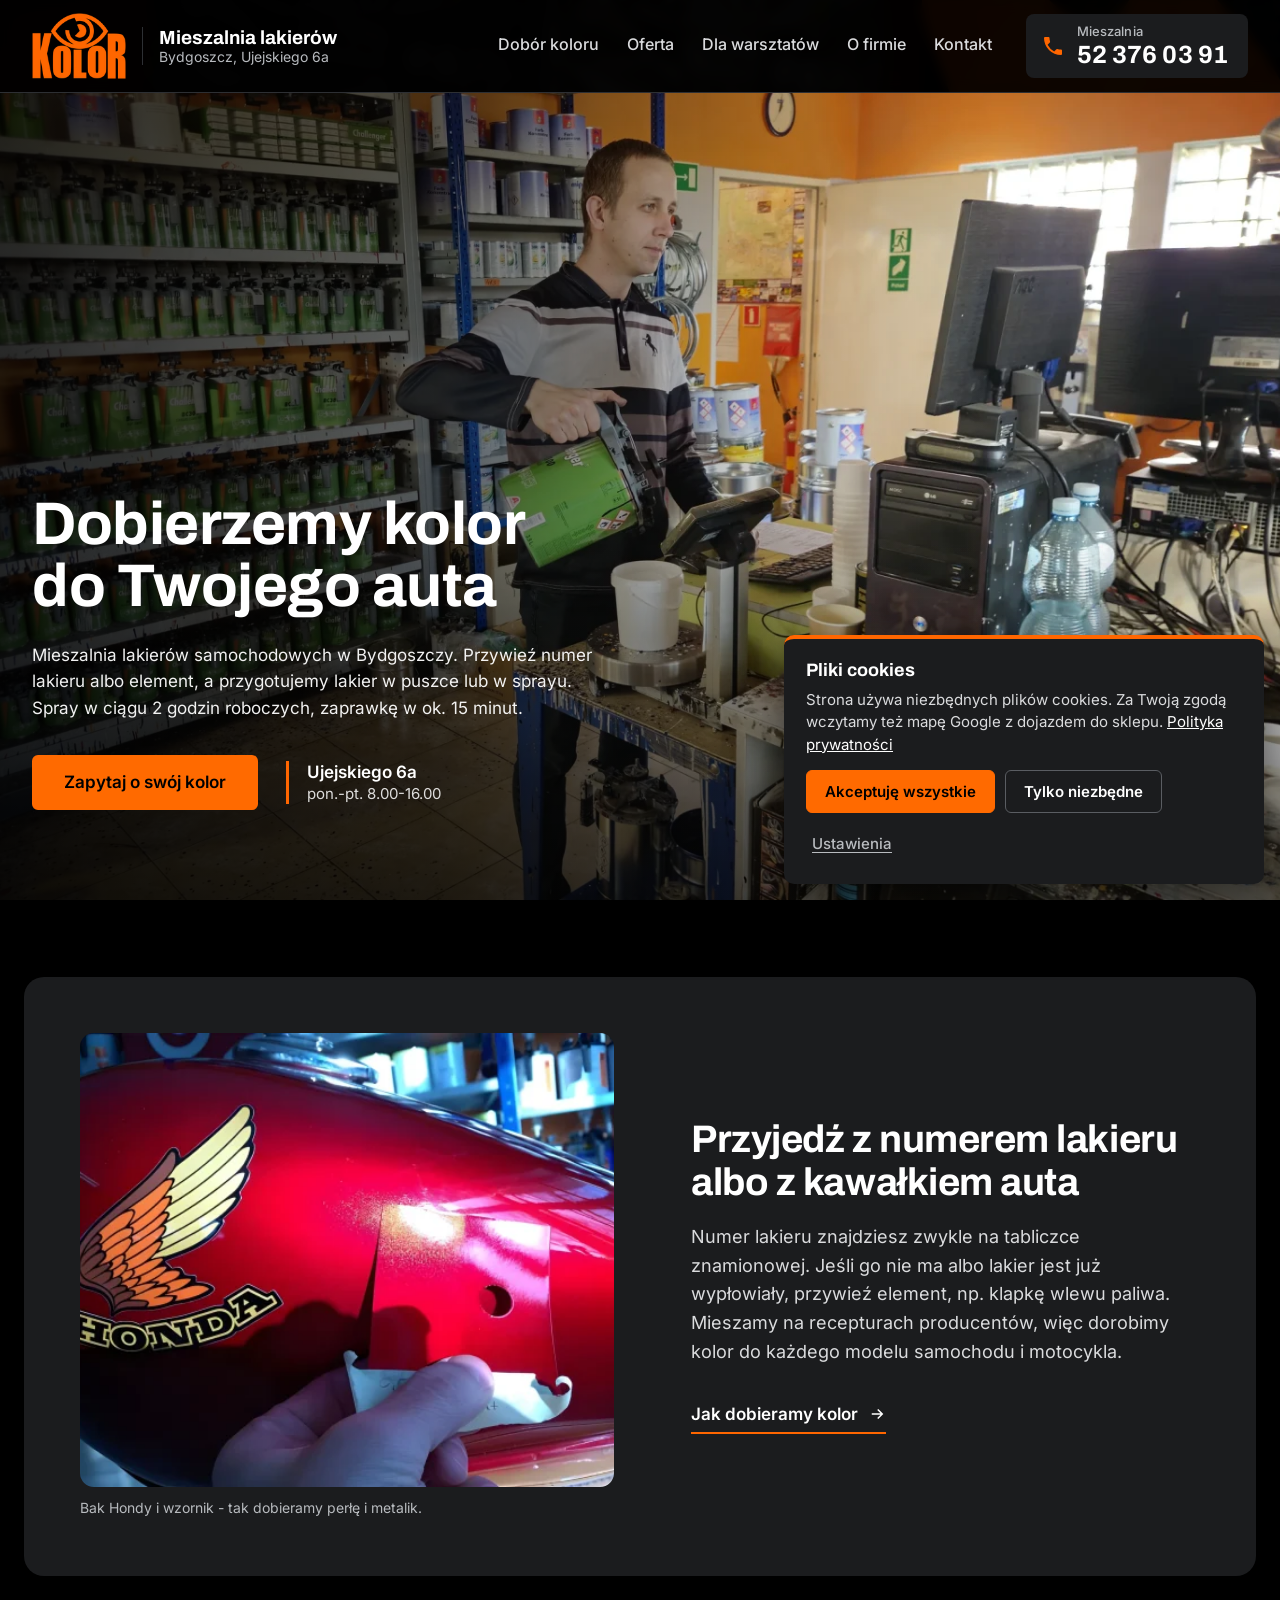
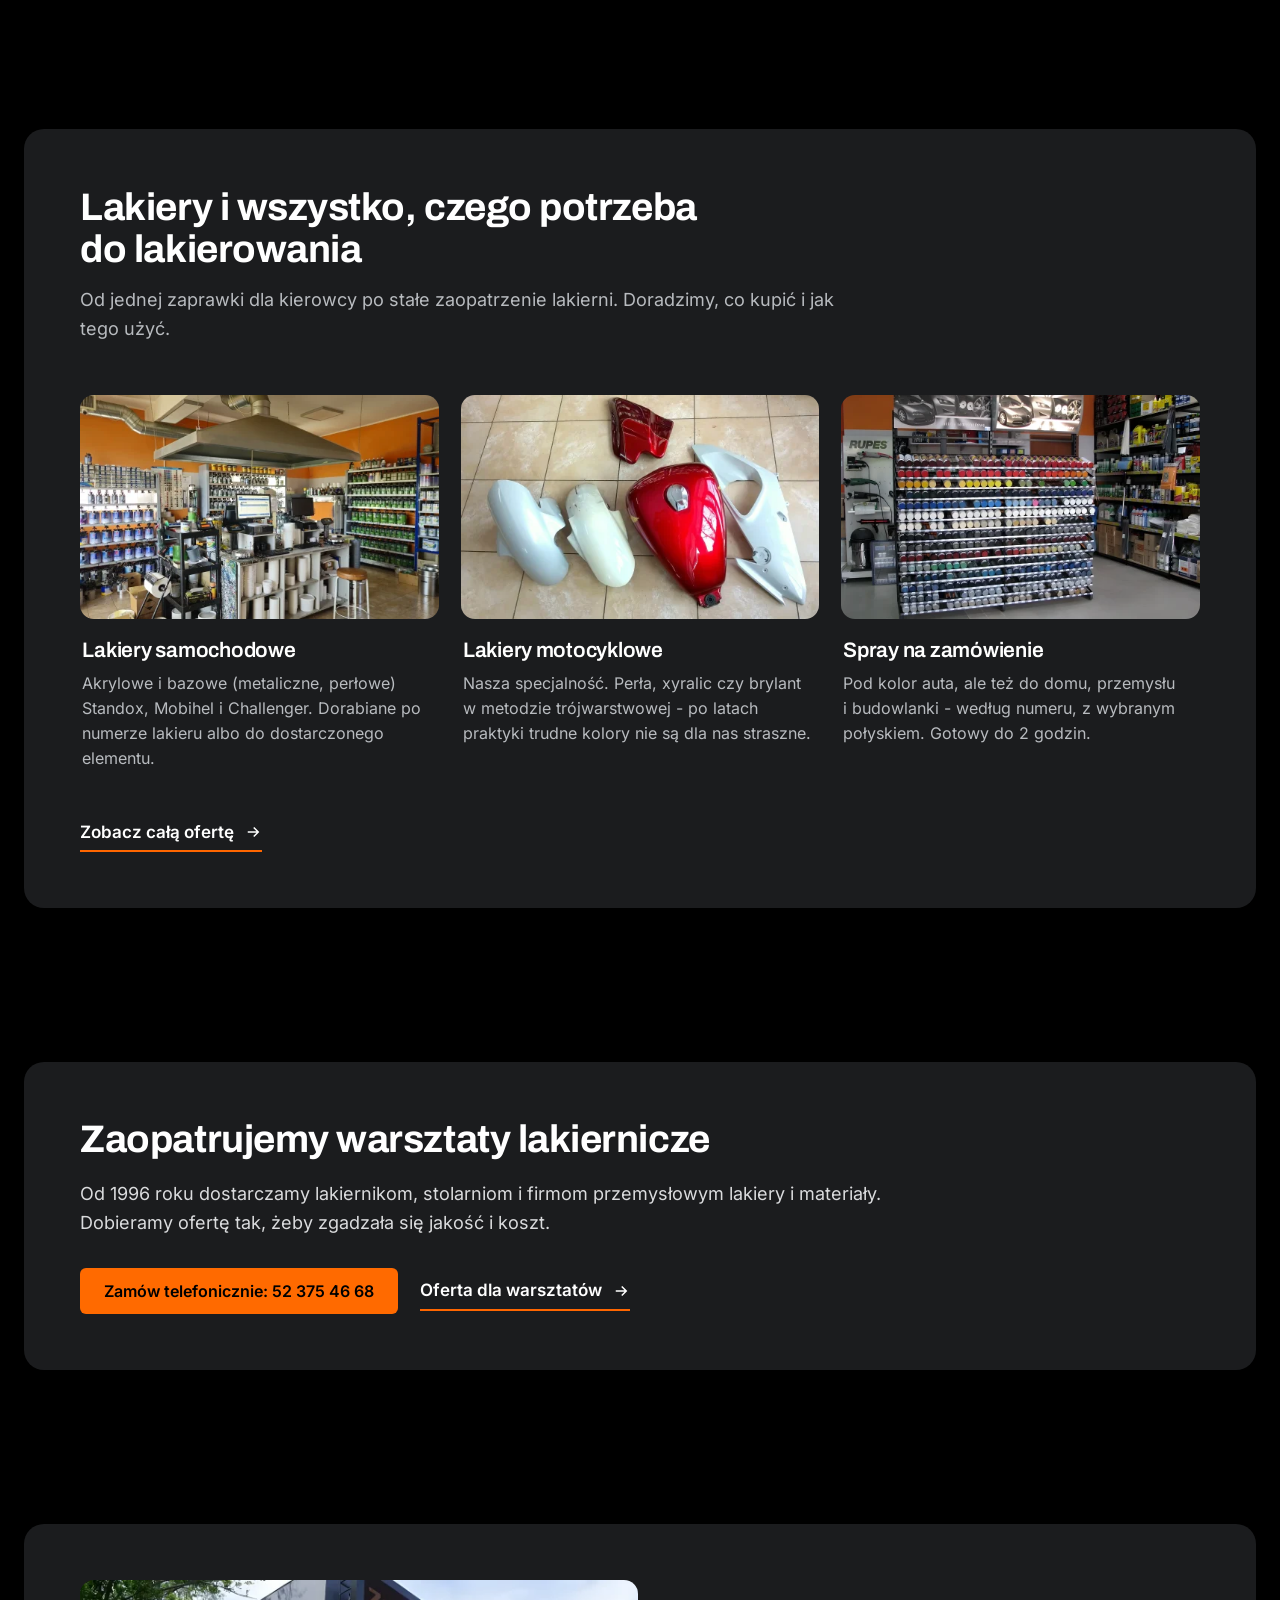
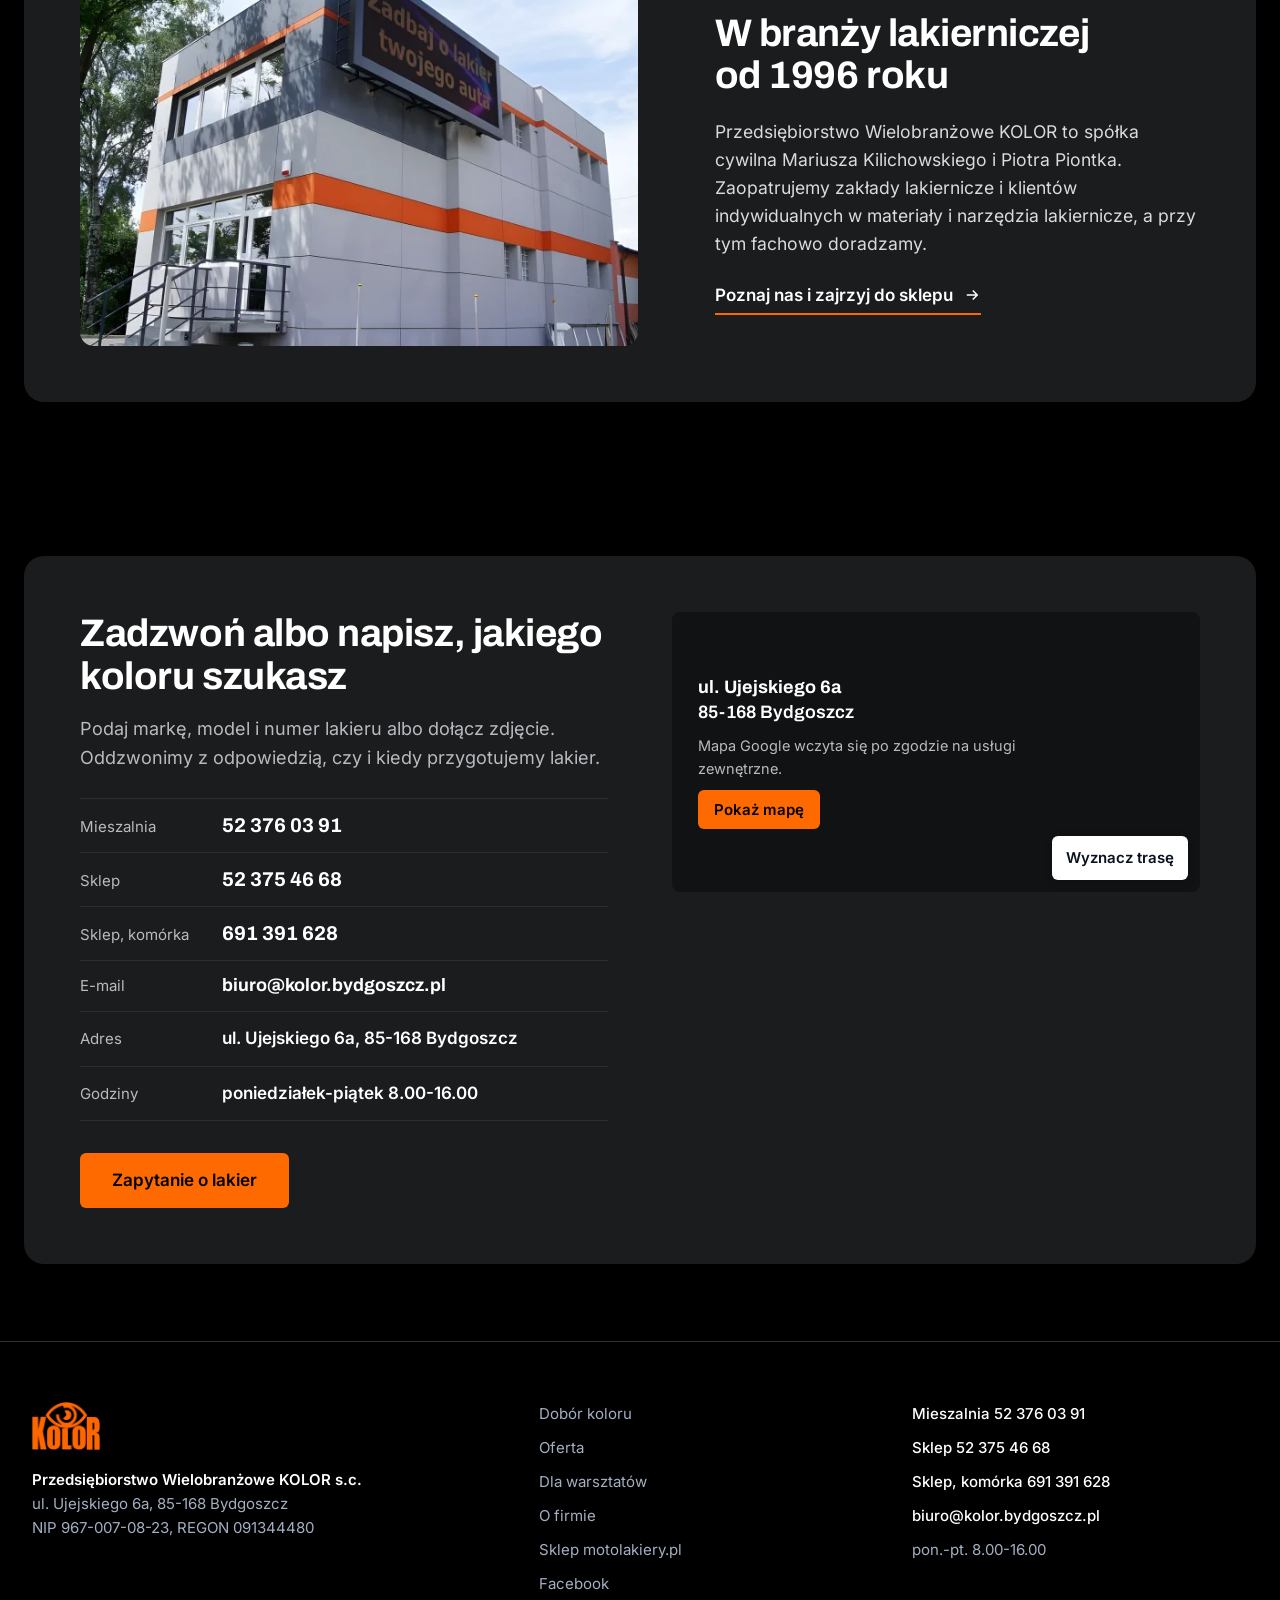
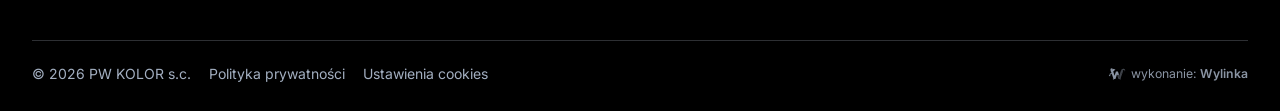
==== commit deecb000: "Warstwa tla niemalowana przed pierwszym ruchem" ====
--- a/index.html
+++ b/index.html
@@ -1215,17 +1215,17 @@
 
 .kleksy{position:fixed;inset:0;z-index:-1;overflow:hidden;pointer-events:none;contain:strict} 
-.kleksy-ruch{position:absolute;inset:0;opacity:0;transition:opacity 1.2s ease}+.kleksy-ruch{position:absolute;inset:0;opacity:0;visibility:hidden;transition:opacity 1.2s ease,visibility 0s 1.2s} 
 /* tło rusza dopiero po pierwszym ruchu użytkownika (przewinięcie, mysz, dotyk) - pierwszy ekran ładuje się bez animacji */ 
-.ruch .kleksy-ruch{opacity:.6}+.ruch .kleksy-ruch{opacity:.6;visibility:visible;transition:opacity 1.2s ease} 
 .kleks,.tf{animation-play-state:paused} 
 .ruch .kleks,.ruch .tf{animation-play-state:running} 
-.kleks{position:absolute;display:block;height:auto;will-change:transform}+.kleks{position:absolute;display:block;height:auto} 
 .k1{width:min(68vmax,1100px);top:-16vmax;right:-22vmax;animation:kl-a 28s ease-in-out infinite alternate} 
@@ -1383,9 +1383,9 @@
 
 /* tło: przyciemnione zdjęcia sklepu, przenikające się przy przewijaniu (wczytywane dopiero po pierwszym przewinięciu) */ 
-.tlo-foto{position:absolute;inset:-4%;opacity:0;transition:opacity 1.2s ease}-
-.tlo-foto.on{opacity:1}+.tlo-foto{position:absolute;inset:-4%;opacity:0;visibility:hidden;transition:opacity 1.2s ease}+
+.tlo-foto.on{opacity:1;visibility:visible} 
 .tf{position:absolute;inset:0;background:center/cover no-repeat;opacity:0;transition:opacity 1.4s ease;filter:blur(2px) saturate(1.15);animation:kl-tf 40s ease-in-out infinite alternate} 
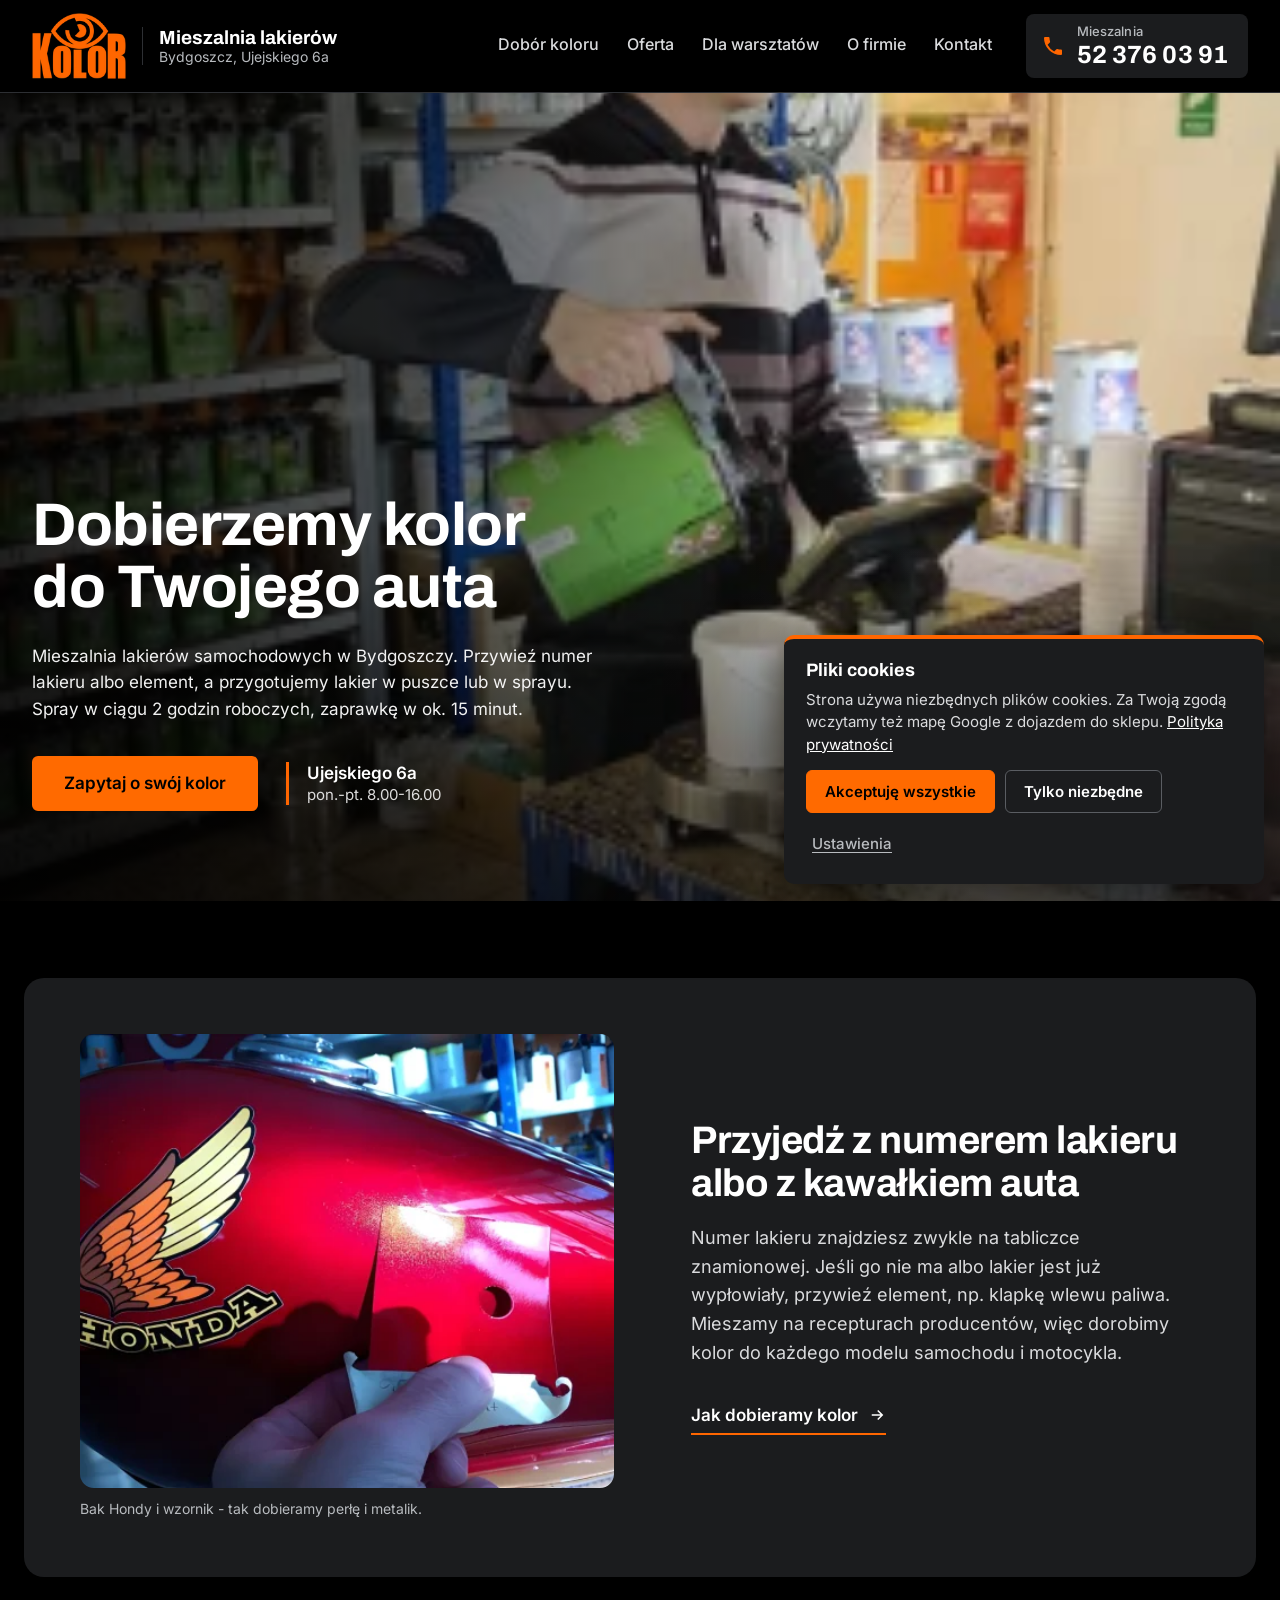
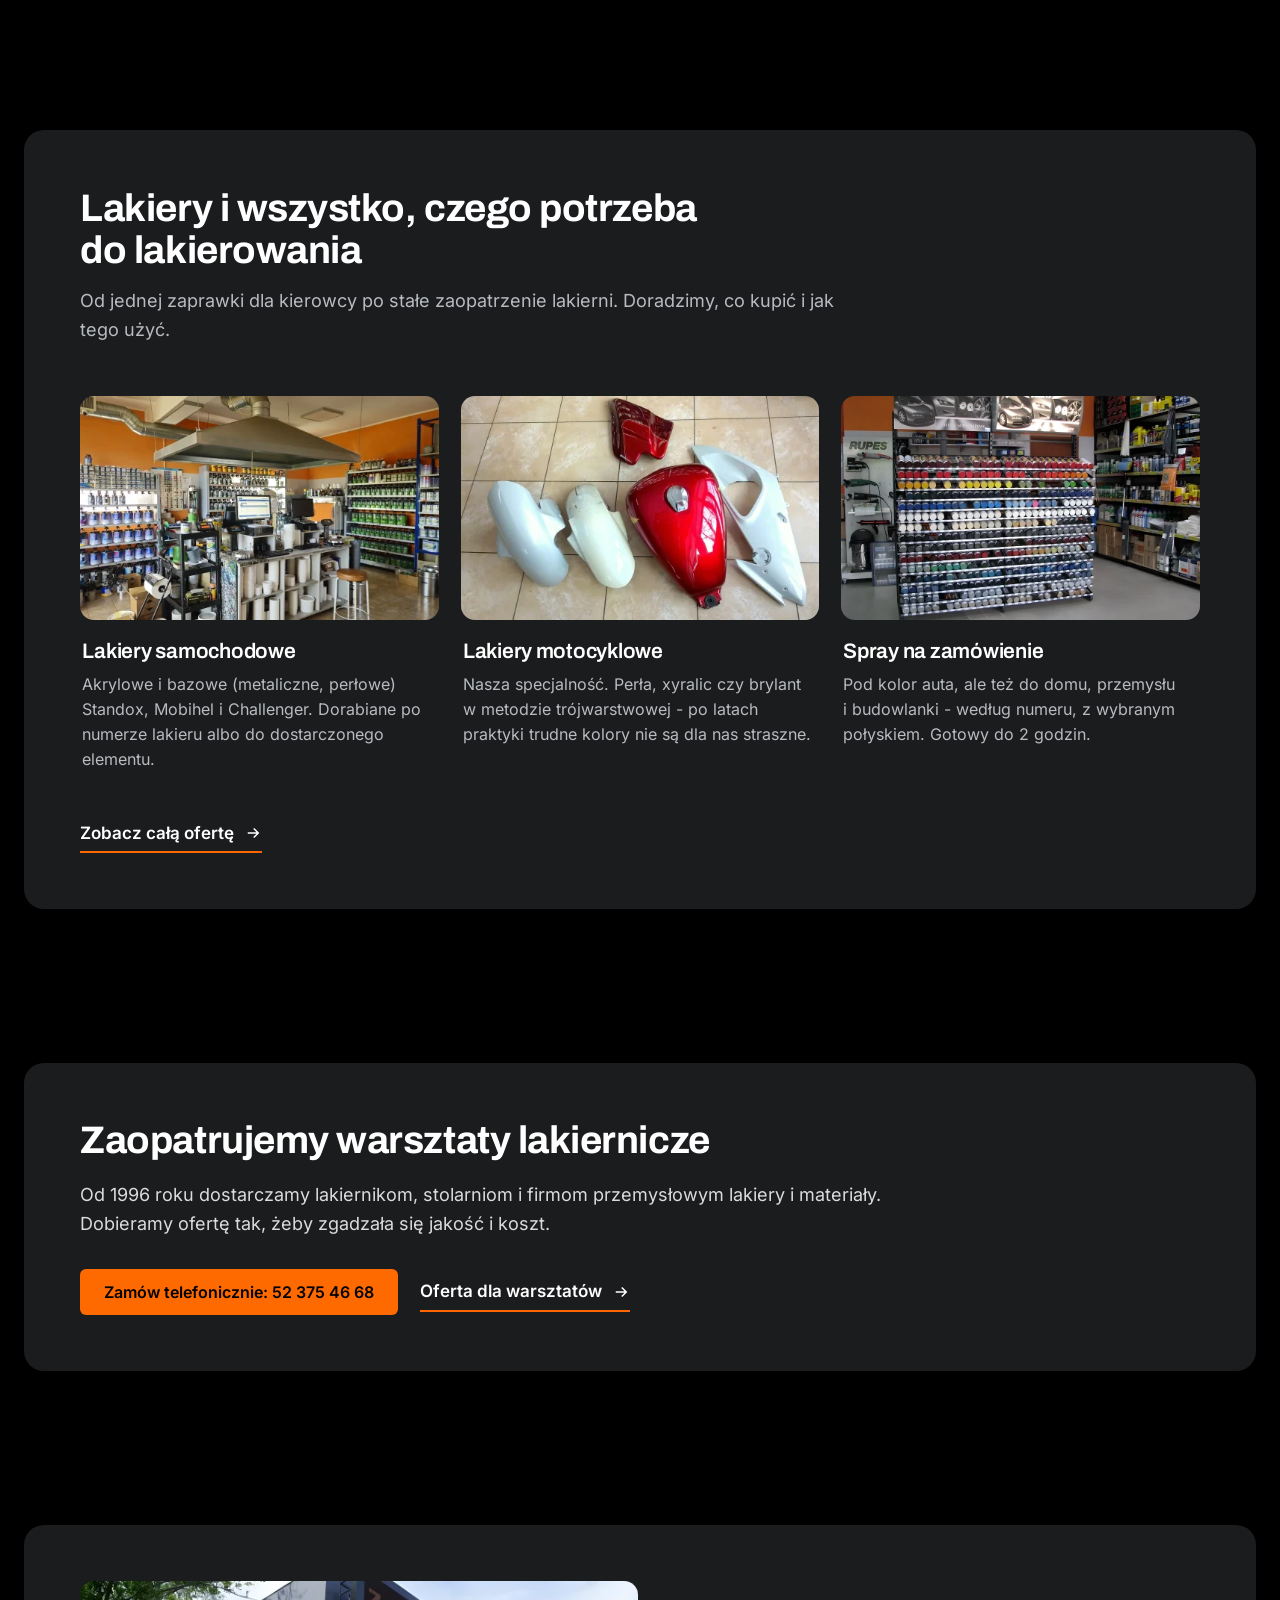
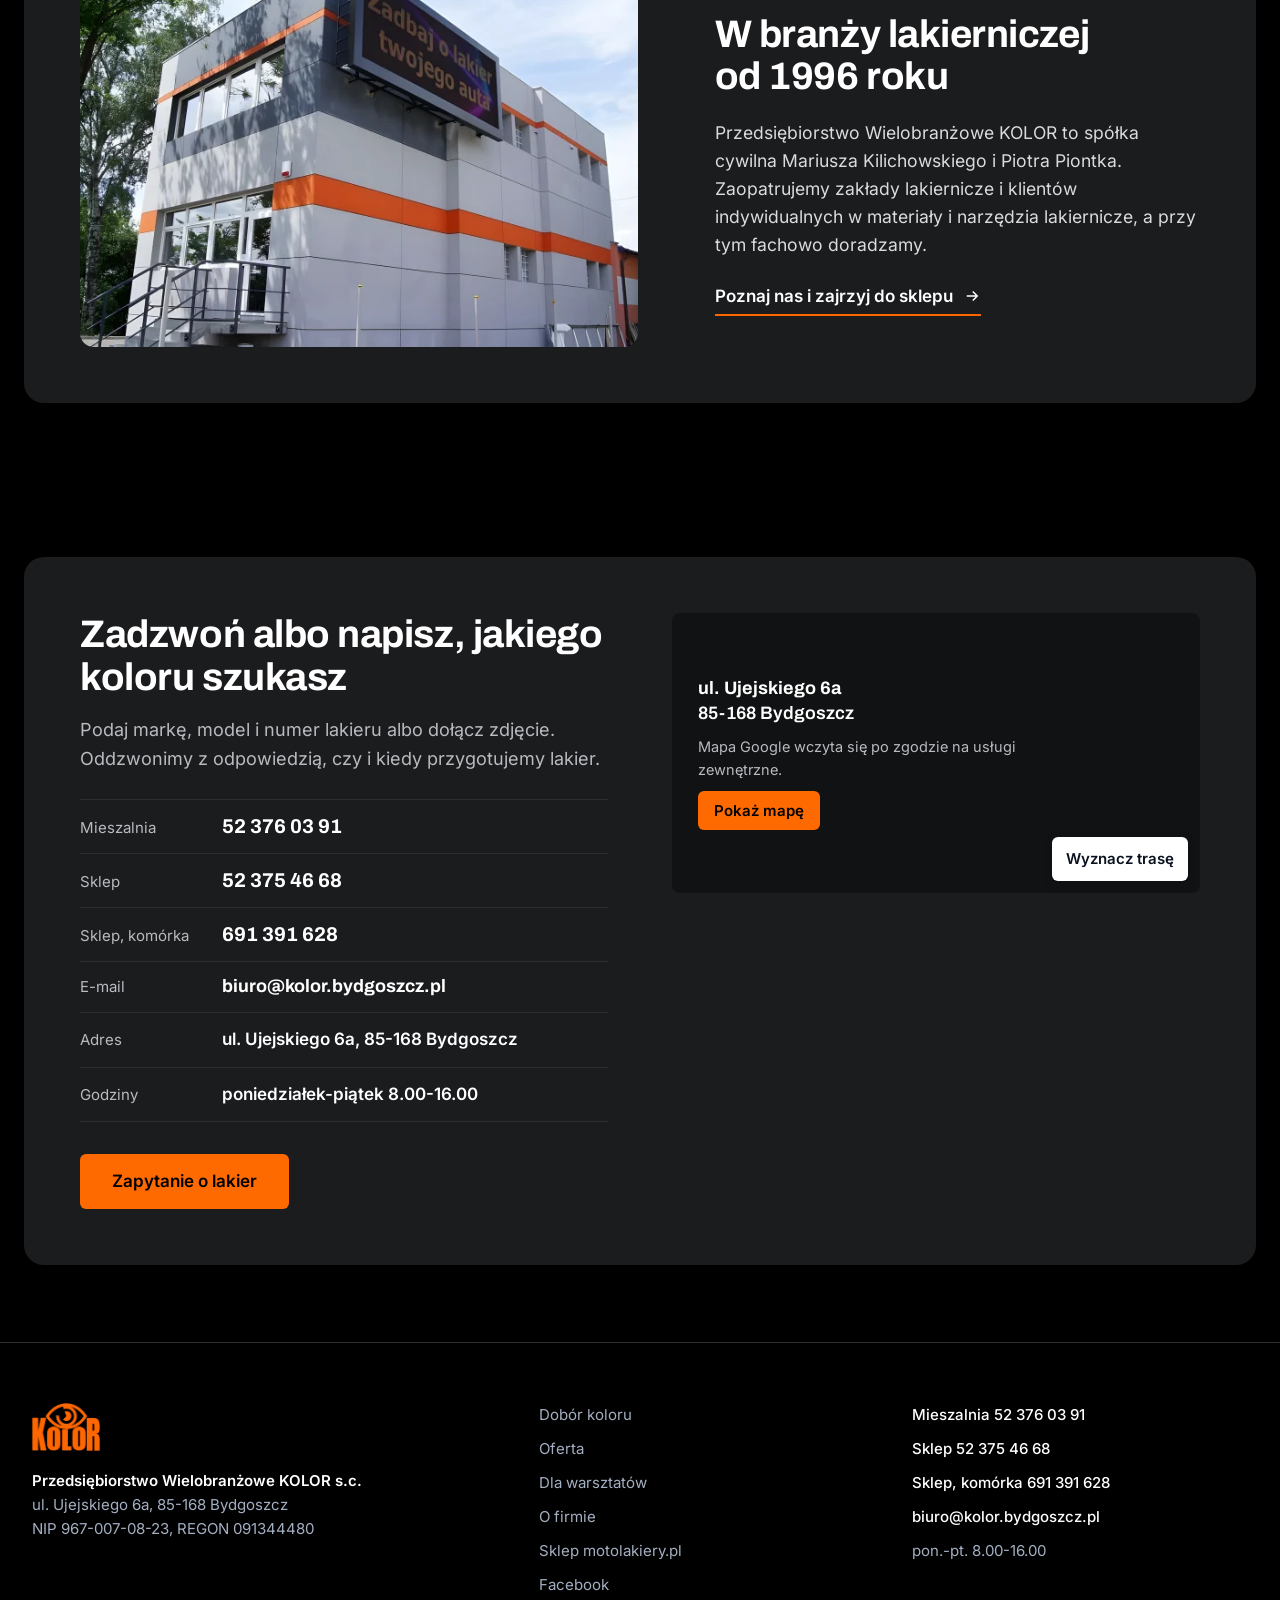
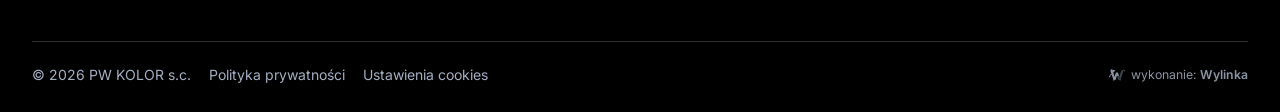
==== commit 72659467: "Wydajnosc przewijania: tlo bez filtrow CSS (rozmycie wypalone w plikach), bez animacji sterowanych p" ====
--- a/index.html
+++ b/index.html
@@ -167,7 +167,7 @@
 
 /* nagłówek */ 
-.top{position:sticky;top:0;z-index:50;background:rgba(255,255,255,.97);box-shadow:0 1px 0 var(--line);backdrop-filter:saturate(1.2) blur(6px)}+.top{position:sticky;top:0;z-index:50;background:rgba(255,255,255,.97);box-shadow:0 1px 0 var(--line)} 
 .top-in{height:var(--hh);display:flex;align-items:center;gap:34px;width:min(1280px,100% - 64px);margin-inline:auto} 
@@ -1213,7 +1213,7 @@
 
 /* plamy farby w tle: warstwa stała pod treścią (z-index:-1 nad tłem body), animowany tylko transform */ 
-.kleksy{position:fixed;inset:0;z-index:-1;overflow:hidden;pointer-events:none;contain:strict}+.kleksy{position:fixed;inset:0;z-index:-1;overflow:hidden;pointer-events:none;contain:strict;transform:translateZ(0)} 
 .kleksy-ruch{position:absolute;inset:0;opacity:0;visibility:hidden;transition:opacity 1.2s ease,visibility 0s 1.2s} 
@@ -1221,11 +1221,13 @@
 
 .ruch .kleksy-ruch{opacity:.6;visibility:visible;transition:opacity 1.2s ease} 
-.kleks,.tf{animation-play-state:paused}-
-.ruch .kleks,.ruch .tf{animation-play-state:running}-
-.kleks{position:absolute;display:block;height:auto}+.kleks{animation-play-state:paused}+
+.ruch .kleks{animation-play-state:running}+
+.ukryta .kleks{animation-play-state:paused}+
+.kleks{position:absolute;display:block;height:auto;will-change:transform;contain:paint} 
 .k1{width:min(68vmax,1100px);top:-16vmax;right:-22vmax;animation:kl-a 28s ease-in-out infinite alternate} 
@@ -1233,19 +1235,13 @@
 
 .k3{width:min(18vmax,300px);top:20%;left:-5vmax;animation:kl-c 24s ease-in-out infinite alternate} 
-@keyframes kl-a{from{transform:rotate(0deg) scale(1)}to{transform:translate(-5vw,8vh) rotate(28deg) scale(1.1)}}-
-@keyframes kl-b{from{transform:rotate(0deg) scale(1.05)}to{transform:translate(6vw,-6vh) rotate(-22deg) scale(.94)}}-
-@keyframes kl-c{from{transform:translate(0,0) rotate(0deg)}to{transform:translate(3vw,22vh) rotate(70deg)}}-
-@supports (animation-timeline:scroll()){-
-  .kleksy-ruch{animation:kl-przewijanie linear both;animation-timeline:scroll(root)}-
-  @keyframes kl-przewijanie{to{transform:translateY(-14vh) rotate(-10deg)}}-
-}+@keyframes kl-a{from{transform:translate3d(0,0,0) rotate(0deg)}to{transform:translate3d(-5vw,8vh,0) rotate(28deg)}}+
+@keyframes kl-b{from{transform:translate3d(0,0,0) rotate(0deg)}to{transform:translate3d(6vw,-6vh,0) rotate(-22deg)}}+
+@keyframes kl-c{from{transform:translate3d(0,0,0) rotate(0deg)}to{transform:translate3d(3vw,22vh,0) rotate(70deg)}}+
+/* 1.3.1: bez animacji sterowanych przewijaniem (przeliczanie stylów w każdej klatce) - ruch daje dryf plam i przenikanie zdjęć */ 
 /* wszystkie sekcje na jednym czarnym tle, karty w graficie */ 
@@ -1383,25 +1379,15 @@
 
 /* tło: przyciemnione zdjęcia sklepu, przenikające się przy przewijaniu (wczytywane dopiero po pierwszym przewinięciu) */ 
-.tlo-foto{position:absolute;inset:-4%;opacity:0;visibility:hidden;transition:opacity 1.2s ease}+.tlo-foto{position:absolute;inset:-4%;opacity:0;visibility:hidden;transition:opacity 1.2s ease;will-change:transform;contain:strict} 
 .tlo-foto.on{opacity:1;visibility:visible} 
-.tf{position:absolute;inset:0;background:center/cover no-repeat;opacity:0;transition:opacity 1.4s ease;filter:blur(2px) saturate(1.15);animation:kl-tf 40s ease-in-out infinite alternate}-
-.tf.on{opacity:.46}-
-.tlo-foto::after{content:"";position:absolute;inset:0;background:radial-gradient(ellipse at center,rgba(0,0,0,.1) 0%,rgba(0,0,0,.7) 100%)}-
-@keyframes kl-tf{from{transform:scale(1.04) translate(0,0)}to{transform:scale(1.12) translate(-1.5%,-2%)}}-
-@supports (animation-timeline:scroll()){-
-  .tlo-foto{animation:kl-tf-przew linear both;animation-timeline:scroll(root)}-
-  @keyframes kl-tf-przew{to{transform:translateY(-3%)}}-
-}+/* 1.3.1: rozmycie, przyciemnienie i winieta wypalone w plikach tlo-*.webp - bez filter/blur w CSS; widoczne najwyżej 2 zdjęcia (bieżące + wygaszane) */+
+.tf{position:absolute;inset:0;background:#000 center/cover no-repeat;opacity:0;visibility:hidden;transition:opacity 1.4s ease,visibility 0s 1.4s;will-change:opacity}+
+.tf.on{opacity:1;visibility:visible;transition:opacity 1.4s ease} 
 /* panele */ 
@@ -1484,6 +1470,22 @@
 } 
 @media print{.kleksy{display:none}}+
+/* 1.3.1 wydajność przewijania: bez backdrop-filter i cieni nad ruchomym tłem, prostszy wariant na telefonie */+
+.top{backdrop-filter:none;-webkit-backdrop-filter:none;background:#000;box-shadow:none;border-bottom:1px solid var(--line)}+
+.mob-pasek{box-shadow:none;border-top:1px solid var(--line)}+
+@media (max-width:760px){+
+  .k3{display:none}+
+  .k1{animation-duration:36s}+
+  .k2{animation-duration:44s}+
+} 
 </style>
 <style>@@ -1518,7 +1520,7 @@
 
 <div class="kleksy" aria-hidden="true"> 
-<div class="tlo-foto"><div class="tf" data-tf="https://disaster26.github.io/kolorbydgoszcz-koncepcja/wp-content/themes/kolor/assets/img/spraye-800.webp"></div><div class="tf" data-tf="https://disaster26.github.io/kolorbydgoszcz-koncepcja/wp-content/themes/kolor/assets/img/mieszalnia-800.webp"></div><div class="tf" data-tf="https://disaster26.github.io/kolorbydgoszcz-koncepcja/wp-content/themes/kolor/assets/img/regaly-novol-800.webp"></div></div>+<div class="tlo-foto"><div class="tf" data-tf="https://disaster26.github.io/kolorbydgoszcz-koncepcja/wp-content/themes/kolor/assets/img/tlo-spraye-1280.webp" data-tf-m="https://disaster26.github.io/kolorbydgoszcz-koncepcja/wp-content/themes/kolor/assets/img/tlo-spraye-720.webp"></div><div class="tf" data-tf="https://disaster26.github.io/kolorbydgoszcz-koncepcja/wp-content/themes/kolor/assets/img/tlo-mieszalnia-1280.webp" data-tf-m="https://disaster26.github.io/kolorbydgoszcz-koncepcja/wp-content/themes/kolor/assets/img/tlo-mieszalnia-720.webp"></div><div class="tf" data-tf="https://disaster26.github.io/kolorbydgoszcz-koncepcja/wp-content/themes/kolor/assets/img/tlo-regaly-novol-1280.webp" data-tf-m="https://disaster26.github.io/kolorbydgoszcz-koncepcja/wp-content/themes/kolor/assets/img/tlo-regaly-novol-720.webp"></div></div> 
 <div class="kleksy-ruch"> 
@@ -1839,7 +1841,7 @@
 
 <script>/* 1.1: baner widoczny od pierwszego malowania (bez czekania na site.js), gdy brak zapisanego wyboru */(function(){if(!/(?:^|; )kl_zgoda=/.test(document.cookie)){var c=document.getElementById('ck');if(c)c.hidden=false}})();</script> 
-<script src="https://disaster26.github.io/kolorbydgoszcz-koncepcja/wp-content/themes/kolor/assets/js/site.js?v=8097f1ee" defer></script>+<script src="https://disaster26.github.io/kolorbydgoszcz-koncepcja/wp-content/themes/kolor/assets/js/site.js?v=949deb75" defer></script> 
 </body> 
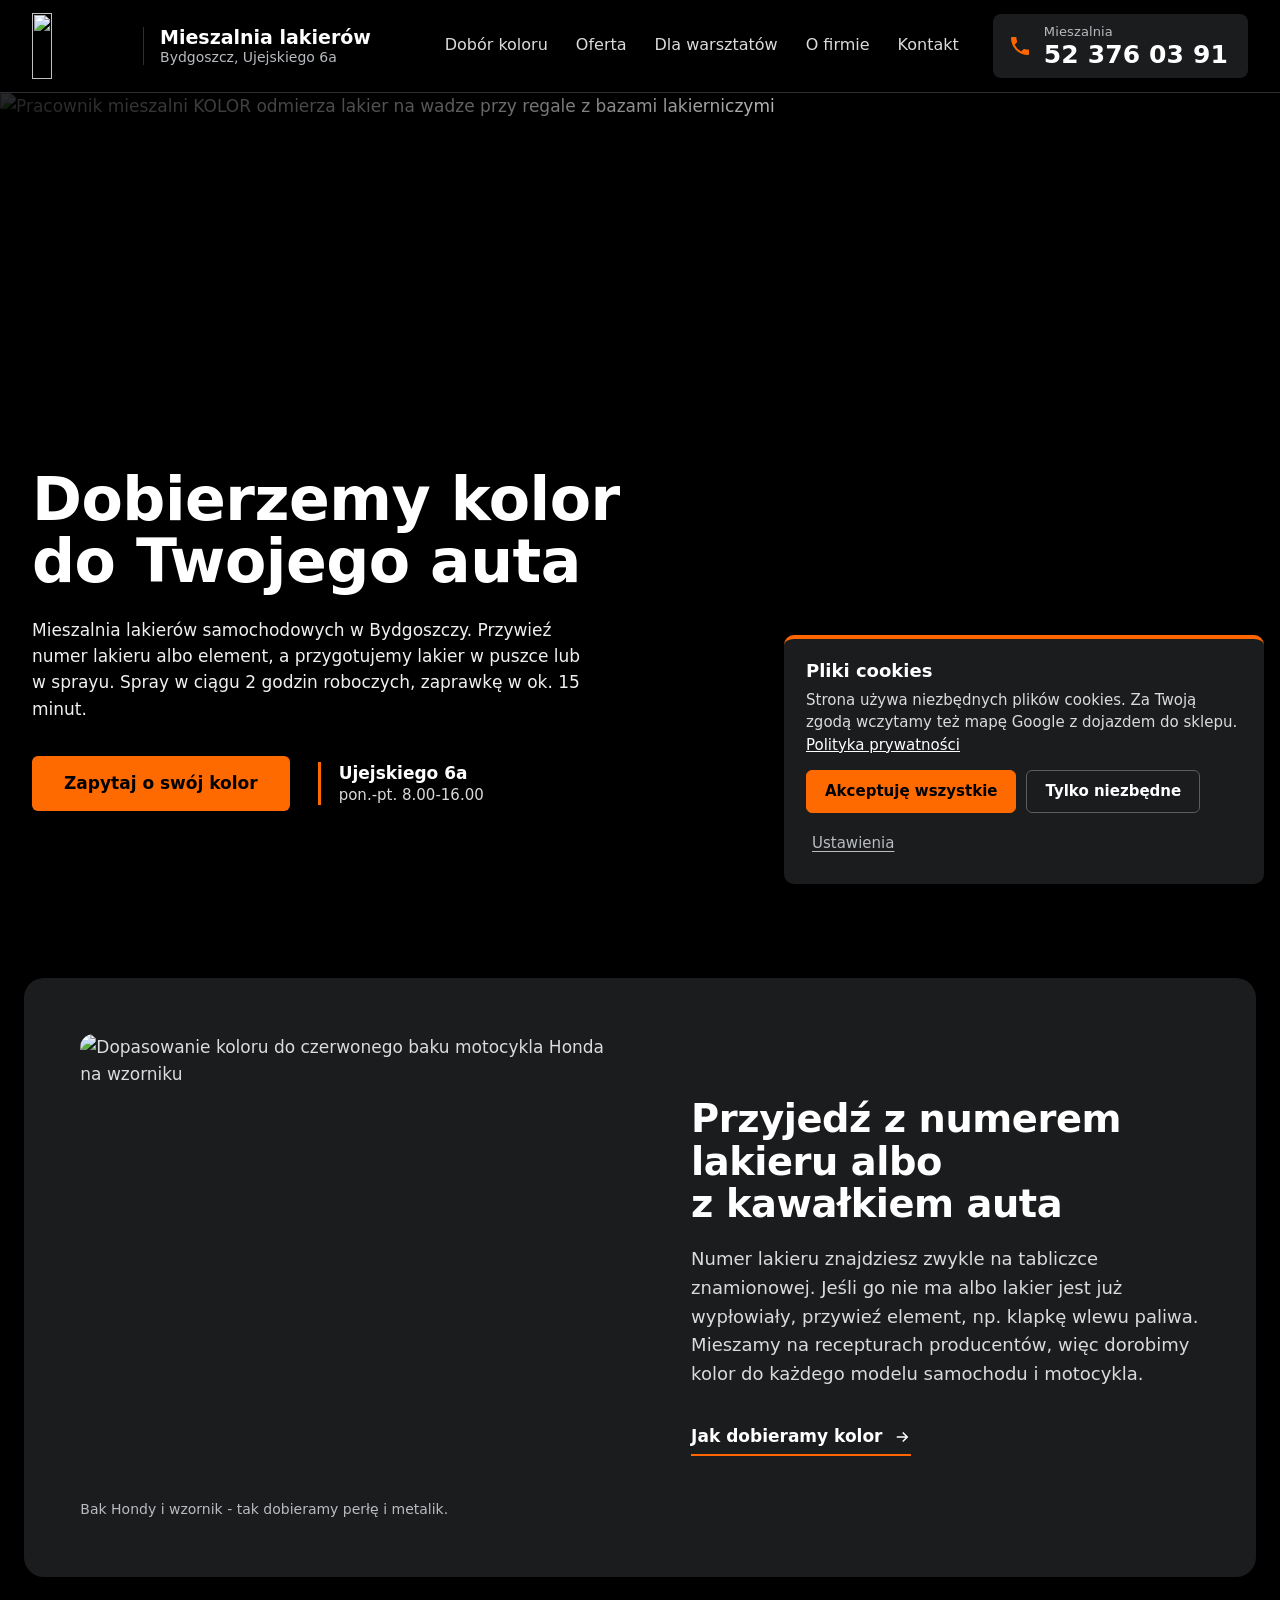
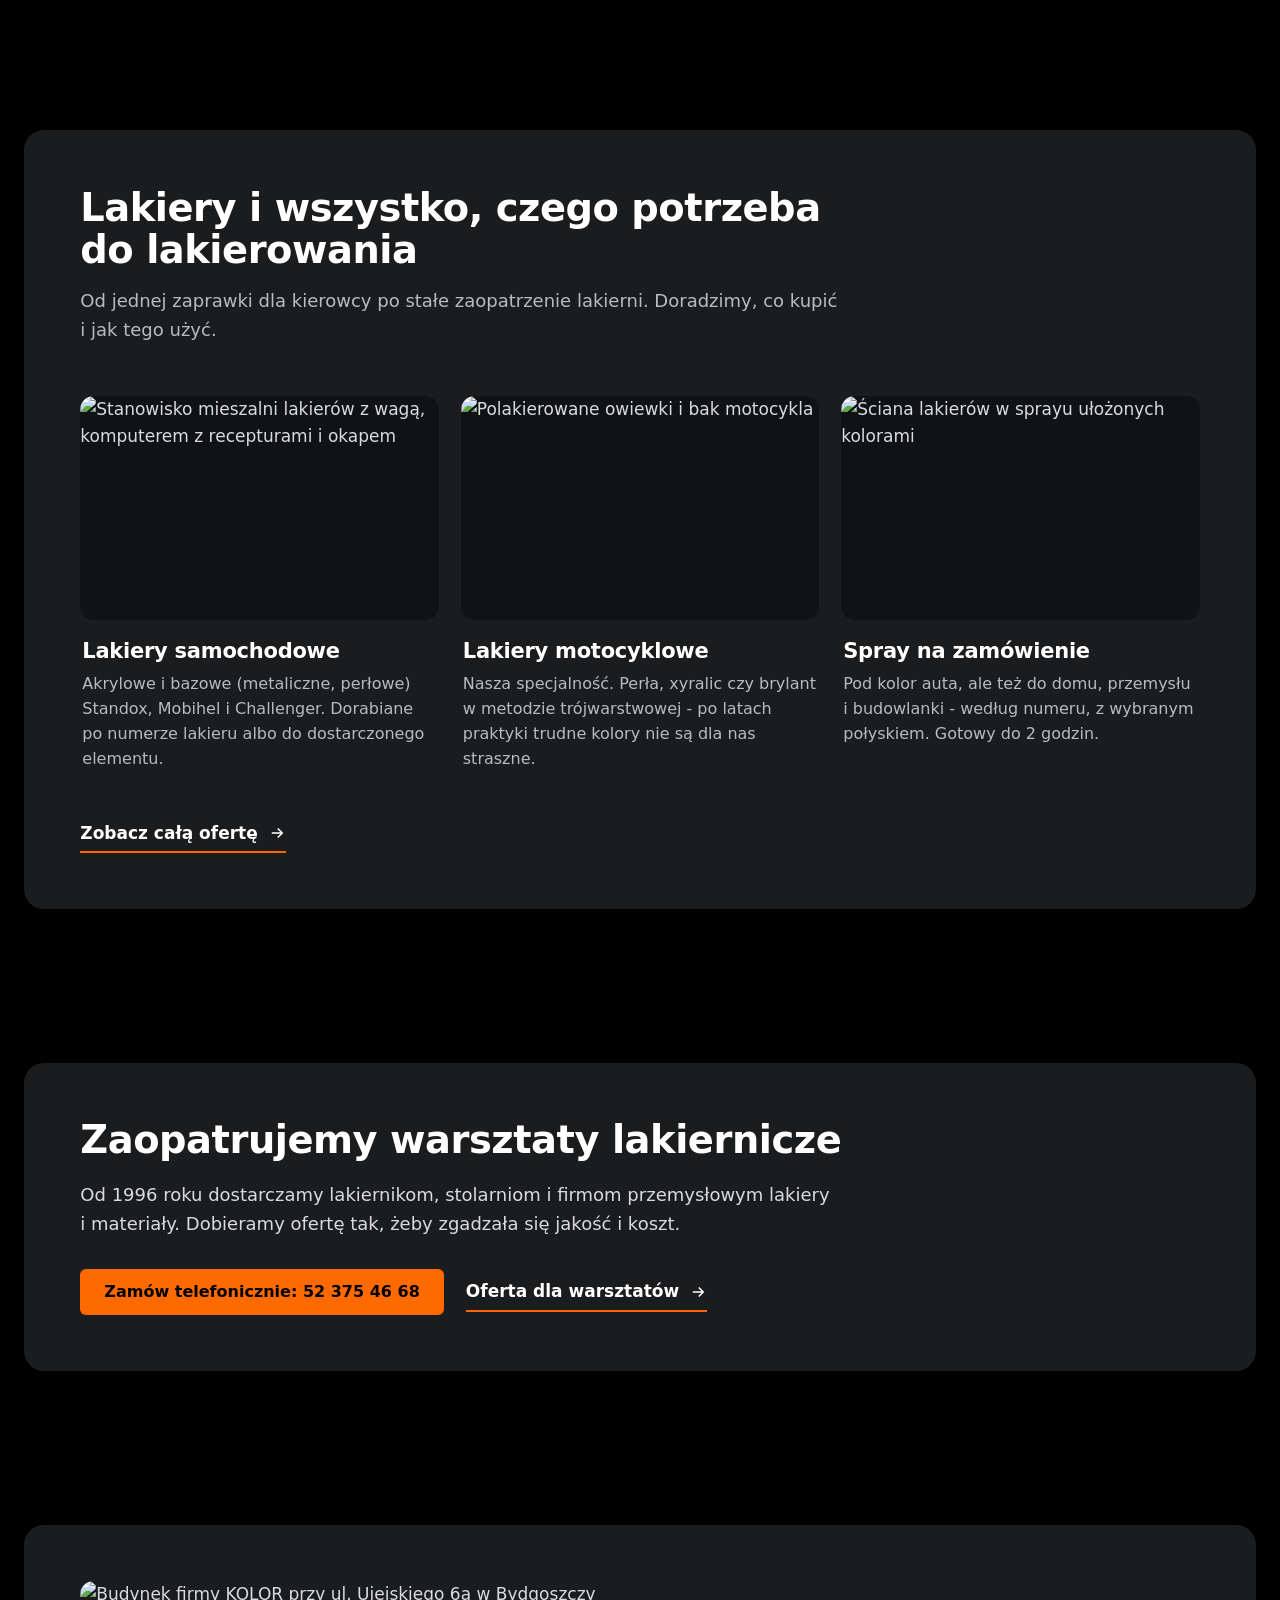
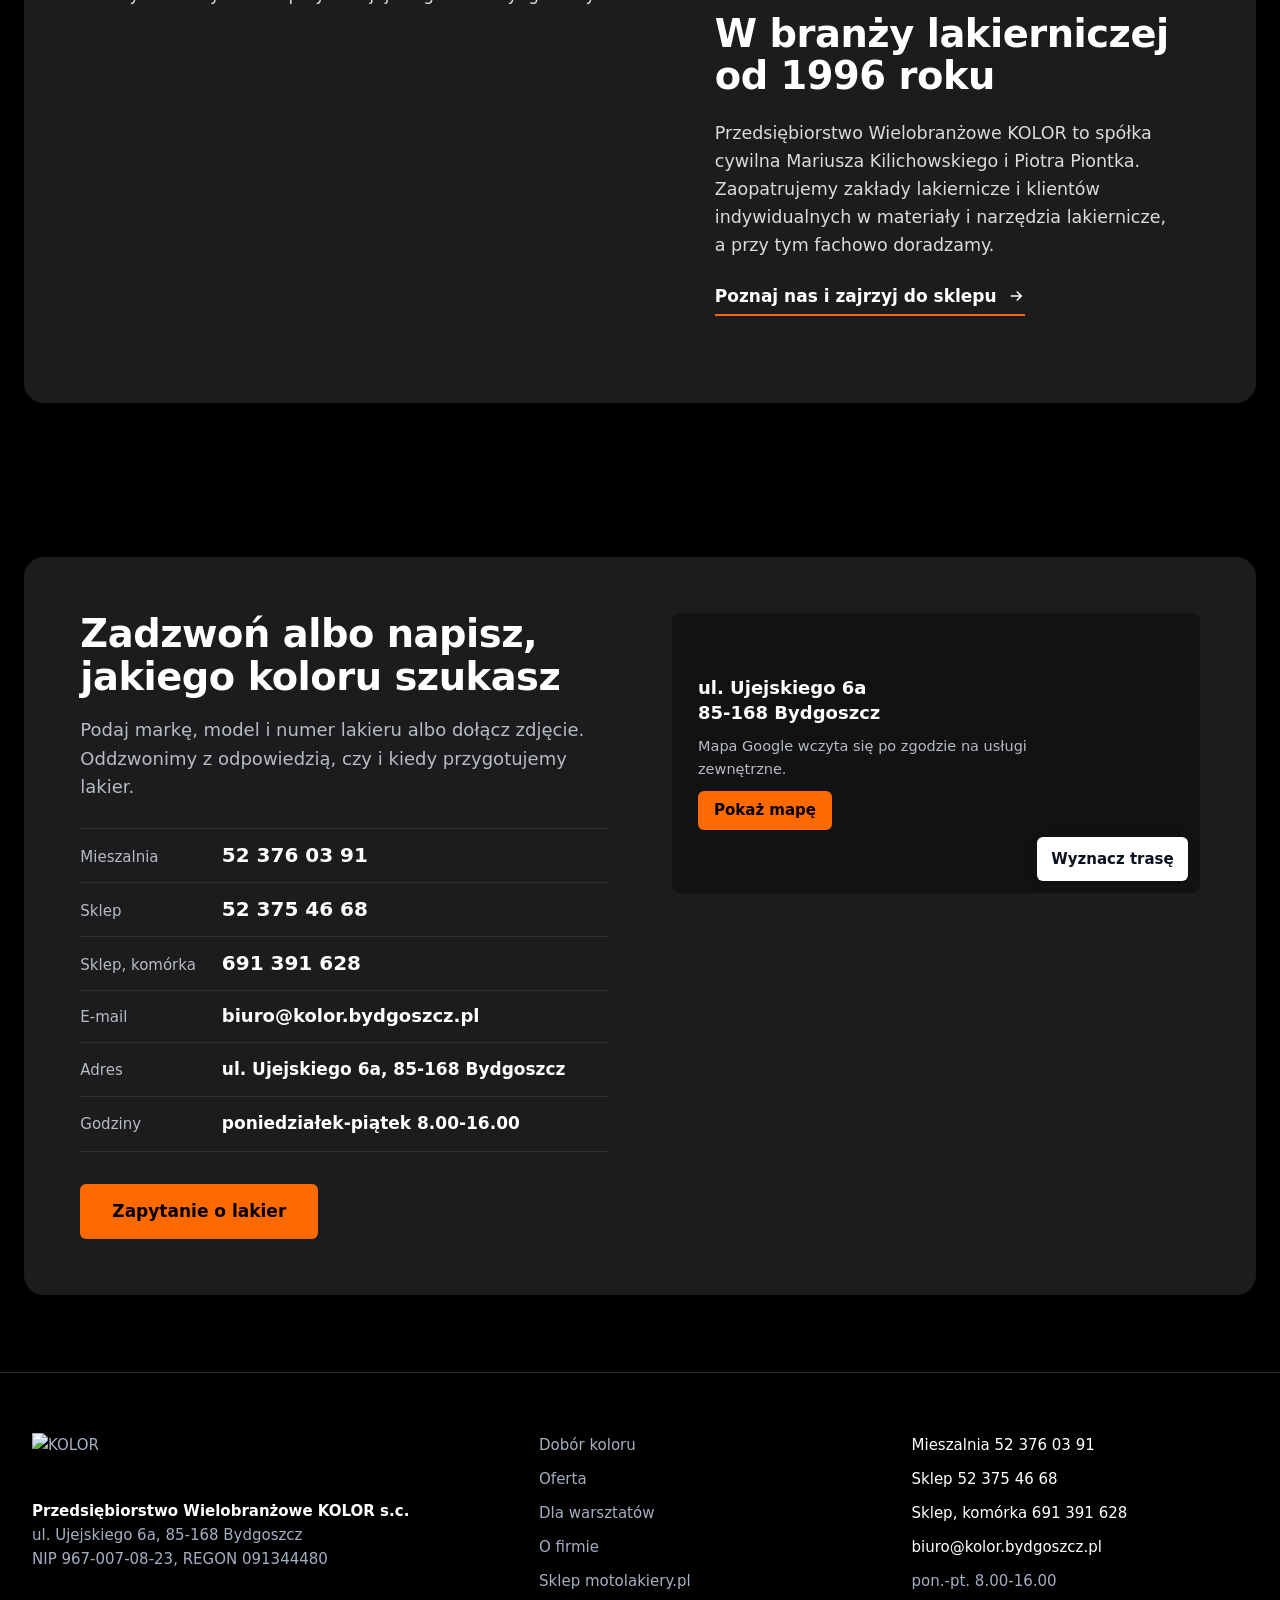
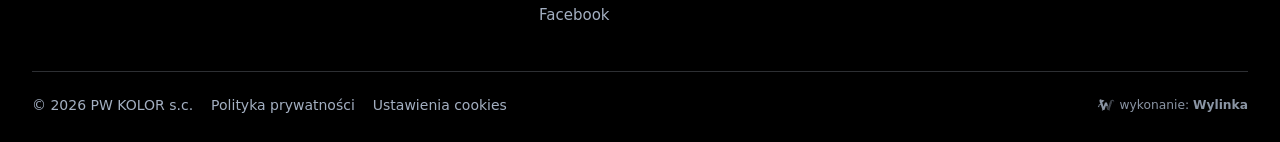
==== commit 76a097ff: "Adresy podgladu: wylinka-podglad.pl zamiast disaster26.github.io" ====
--- a/index.html
+++ b/index.html
@@ -8,86 +8,86 @@
 
 <meta name="viewport" content="width=device-width,initial-scale=1,viewport-fit=cover"> 
-<script>(function(){var m={"dobor":"https://disaster26.github.io/kolorbydgoszcz-koncepcja/dobor-koloru/","oferta":"https://disaster26.github.io/kolorbydgoszcz-koncepcja/oferta/","galeria":"https://disaster26.github.io/kolorbydgoszcz-koncepcja/o-firmie/#galeria","warsztaty":"https://disaster26.github.io/kolorbydgoszcz-koncepcja/dla-warsztatow/","o-firmie":"https://disaster26.github.io/kolorbydgoszcz-koncepcja/o-firmie/","kontakt":"https://disaster26.github.io/kolorbydgoszcz-koncepcja/kontakt/"},h=location.hash.slice(1);if(m[h])location.replace(m[h])})();</script>
+<script>(function(){var m={"dobor":"https://wylinka-podglad.pl/kolorbydgoszcz-koncepcja/dobor-koloru/","oferta":"https://wylinka-podglad.pl/kolorbydgoszcz-koncepcja/oferta/","galeria":"https://wylinka-podglad.pl/kolorbydgoszcz-koncepcja/o-firmie/#galeria","warsztaty":"https://wylinka-podglad.pl/kolorbydgoszcz-koncepcja/dla-warsztatow/","o-firmie":"https://wylinka-podglad.pl/kolorbydgoszcz-koncepcja/o-firmie/","kontakt":"https://wylinka-podglad.pl/kolorbydgoszcz-koncepcja/kontakt/"},h=location.hash.slice(1);if(m[h])location.replace(m[h])})();</script>
 <title>Mieszalnia lakierów Bydgoszcz - KOLOR, Ujejskiego 6a</title>
 <meta name="description" content="Mieszalnia lakierów i sklep lakierniczy KOLOR w Bydgoszczy. Lakier samochodowy po numerze, spray na zamówienie do 2 godzin, zaprawki. Od 1996 roku.">
-<link rel="canonical" href="https://disaster26.github.io/kolorbydgoszcz-koncepcja/">
+<link rel="canonical" href="https://wylinka-podglad.pl/kolorbydgoszcz-koncepcja/">
 <meta name="robots" content="noindex, nofollow">
 <meta property="og:type" content="website"><meta property="og:locale" content="pl_PL"><meta property="og:site_name" content="KOLOR - Mieszalnia lakierów">
-<meta property="og:title" content="Mieszalnia lakierów Bydgoszcz - KOLOR, Ujejskiego 6a"><meta property="og:description" content="Mieszalnia lakierów i sklep lakierniczy KOLOR w Bydgoszczy. Lakier samochodowy po numerze, spray na zamówienie do 2 godzin, zaprawki. Od 1996 roku."><meta property="og:url" content="https://disaster26.github.io/kolorbydgoszcz-koncepcja/"><meta property="og:image" content="https://disaster26.github.io/kolorbydgoszcz-koncepcja/wp-content/themes/kolor/assets/img/og-kolor.jpg"><meta property="og:image:width" content="1200"><meta property="og:image:height" content="630">
+<meta property="og:title" content="Mieszalnia lakierów Bydgoszcz - KOLOR, Ujejskiego 6a"><meta property="og:description" content="Mieszalnia lakierów i sklep lakierniczy KOLOR w Bydgoszczy. Lakier samochodowy po numerze, spray na zamówienie do 2 godzin, zaprawki. Od 1996 roku."><meta property="og:url" content="https://wylinka-podglad.pl/kolorbydgoszcz-koncepcja/"><meta property="og:image" content="https://wylinka-podglad.pl/kolorbydgoszcz-koncepcja/wp-content/themes/kolor/assets/img/og-kolor.jpg"><meta property="og:image:width" content="1200"><meta property="og:image:height" content="630">
 <meta name="twitter:card" content="summary_large_image">
-<script type="application/ld+json">{"@context":"https://schema.org","@graph":[{"@type":["AutoPartsStore","Store"],"@id":"https://disaster26.github.io/kolorbydgoszcz-koncepcja/#firma","name":"KOLOR - Mieszalnia lakierów","legalName":"Przedsiębiorstwo Wielobranżowe KOLOR s.c.","url":"https://disaster26.github.io/kolorbydgoszcz-koncepcja/","logo":"https://disaster26.github.io/kolorbydgoszcz-koncepcja/wp-content/themes/kolor/assets/img/logo-512.png","image":"https://disaster26.github.io/kolorbydgoszcz-koncepcja/wp-content/themes/kolor/assets/img/og-kolor.jpg","telephone":"+48 52 376 03 91","email":"biuro@kolor.bydgoszcz.pl","foundingDate":"1996","address":{"@type":"PostalAddress","streetAddress":"Ujejskiego 6a","postalCode":"85-168","addressLocality":"Bydgoszcz","addressRegion":"kujawsko-pomorskie","addressCountry":"PL"},"geo":{"@type":"GeoCoordinates","latitude":53.10901,"longitude":18.01024},"hasMap":"https://www.google.com/maps/search/?api=1\u0026query=Kolor%20s.c.%20Mieszalnia%20lakier%C3%B3w%20samochodowych%2C%20Ujejskiego%206a%2C%2085-168%20Bydgoszcz","openingHoursSpecification":[{"@type":"OpeningHoursSpecification","dayOfWeek":["Monday","Tuesday","Wednesday","Thursday","Friday"],"opens":"08:00","closes":"16:00"}],"taxID":"9670070823","contactPoint":[{"@type":"ContactPoint","telephone":"+48 52 376 03 91","contactType":"customer service","name":"Mieszalnia lakierów","areaServed":"PL","availableLanguage":"pl"},{"@type":"ContactPoint","telephone":"+48 52 375 46 68","contactType":"sales","name":"Sklep","areaServed":"PL","availableLanguage":"pl"},{"@type":"ContactPoint","telephone":"+48 691 391 628","contactType":"sales","name":"Sklep - telefon komórkowy","areaServed":"PL","availableLanguage":"pl"}],"sameAs":["https://www.facebook.com/PW-Kolor-lakiery-i-kosmetyki-samochodowe-467983583241650/","https://motolakiery.pl/"],"knowsAbout":["mieszalnia lakierów","dobór koloru lakieru","lakier w sprayu na zamówienie","lakiery samochodowe","lakiery motocyklowe","lakiery do mebli RAL NCS","lakiery przemysłowe","materiały lakiernicze"],"priceRange":"$$","identifier":[{"@type":"PropertyValue","propertyID":"REGON","value":"091344480"}]}]}</script>
+<script type="application/ld+json">{"@context":"https://schema.org","@graph":[{"@type":["AutoPartsStore","Store"],"@id":"https://wylinka-podglad.pl/kolorbydgoszcz-koncepcja/#firma","name":"KOLOR - Mieszalnia lakierów","legalName":"Przedsiębiorstwo Wielobranżowe KOLOR s.c.","url":"https://wylinka-podglad.pl/kolorbydgoszcz-koncepcja/","logo":"https://wylinka-podglad.pl/kolorbydgoszcz-koncepcja/wp-content/themes/kolor/assets/img/logo-512.png","image":"https://wylinka-podglad.pl/kolorbydgoszcz-koncepcja/wp-content/themes/kolor/assets/img/og-kolor.jpg","telephone":"+48 52 376 03 91","email":"biuro@kolor.bydgoszcz.pl","foundingDate":"1996","address":{"@type":"PostalAddress","streetAddress":"Ujejskiego 6a","postalCode":"85-168","addressLocality":"Bydgoszcz","addressRegion":"kujawsko-pomorskie","addressCountry":"PL"},"geo":{"@type":"GeoCoordinates","latitude":53.10901,"longitude":18.01024},"hasMap":"https://www.google.com/maps/search/?api=1\u0026query=Kolor%20s.c.%20Mieszalnia%20lakier%C3%B3w%20samochodowych%2C%20Ujejskiego%206a%2C%2085-168%20Bydgoszcz","openingHoursSpecification":[{"@type":"OpeningHoursSpecification","dayOfWeek":["Monday","Tuesday","Wednesday","Thursday","Friday"],"opens":"08:00","closes":"16:00"}],"taxID":"9670070823","contactPoint":[{"@type":"ContactPoint","telephone":"+48 52 376 03 91","contactType":"customer service","name":"Mieszalnia lakierów","areaServed":"PL","availableLanguage":"pl"},{"@type":"ContactPoint","telephone":"+48 52 375 46 68","contactType":"sales","name":"Sklep","areaServed":"PL","availableLanguage":"pl"},{"@type":"ContactPoint","telephone":"+48 691 391 628","contactType":"sales","name":"Sklep - telefon komórkowy","areaServed":"PL","availableLanguage":"pl"}],"sameAs":["https://www.facebook.com/PW-Kolor-lakiery-i-kosmetyki-samochodowe-467983583241650/","https://motolakiery.pl/"],"knowsAbout":["mieszalnia lakierów","dobór koloru lakieru","lakier w sprayu na zamówienie","lakiery samochodowe","lakiery motocyklowe","lakiery do mebli RAL NCS","lakiery przemysłowe","materiały lakiernicze"],"priceRange":"$$","identifier":[{"@type":"PropertyValue","propertyID":"REGON","value":"091344480"}]}]}</script>
 <meta name="theme-color" content="#000000"> 
-<link rel="icon" href="https://disaster26.github.io/kolorbydgoszcz-koncepcja/wp-content/themes/kolor/assets/img/favicon.png" type="image/png">-
-<link rel="apple-touch-icon" href="https://disaster26.github.io/kolorbydgoszcz-koncepcja/wp-content/themes/kolor/assets/img/apple-touch-icon.png">-
-<link rel="preload" as="font" type="font/woff2" href="https://disaster26.github.io/kolorbydgoszcz-koncepcja/wp-content/themes/kolor/assets/fonts/archivo-700-rdzen.woff2" crossorigin>-
-<link rel="preload" as="font" type="font/woff2" href="https://disaster26.github.io/kolorbydgoszcz-koncepcja/wp-content/themes/kolor/assets/fonts/archivo-700-pl.woff2" crossorigin>-
-<link rel="preload" as="font" type="font/woff2" href="https://disaster26.github.io/kolorbydgoszcz-koncepcja/wp-content/themes/kolor/assets/fonts/archivo-600-rdzen.woff2" crossorigin>-
-<link rel="preload" as="font" type="font/woff2" href="https://disaster26.github.io/kolorbydgoszcz-koncepcja/wp-content/themes/kolor/assets/fonts/archivo-600-pl.woff2" crossorigin>-
-<link rel="preload" as="font" type="font/woff2" href="https://disaster26.github.io/kolorbydgoszcz-koncepcja/wp-content/themes/kolor/assets/fonts/inter-400-rdzen.woff2" crossorigin>-
-<link rel="preload" as="font" type="font/woff2" href="https://disaster26.github.io/kolorbydgoszcz-koncepcja/wp-content/themes/kolor/assets/fonts/inter-400-pl.woff2" crossorigin>-
-<link rel="preload" as="font" type="font/woff2" href="https://disaster26.github.io/kolorbydgoszcz-koncepcja/wp-content/themes/kolor/assets/fonts/inter-500-rdzen.woff2" crossorigin>-
-<link rel="preload" as="font" type="font/woff2" href="https://disaster26.github.io/kolorbydgoszcz-koncepcja/wp-content/themes/kolor/assets/fonts/inter-500-pl.woff2" crossorigin>-
-<link rel="preload" as="font" type="font/woff2" href="https://disaster26.github.io/kolorbydgoszcz-koncepcja/wp-content/themes/kolor/assets/fonts/inter-600-rdzen.woff2" crossorigin>-
-<link rel="preload" as="font" type="font/woff2" href="https://disaster26.github.io/kolorbydgoszcz-koncepcja/wp-content/themes/kolor/assets/fonts/inter-600-pl.woff2" crossorigin>-
-<link rel="preload" as="image" href="https://disaster26.github.io/kolorbydgoszcz-koncepcja/wp-content/uploads/2026/11/kolor-mieszanie-m.webp" imagesrcset="https://disaster26.github.io/kolorbydgoszcz-koncepcja/wp-content/uploads/2026/11/kolor-mieszanie-m.webp 900w, https://disaster26.github.io/kolorbydgoszcz-koncepcja/wp-content/uploads/2026/11/kolor-mieszanie-m-270x300.webp 270w, https://disaster26.github.io/kolorbydgoszcz-koncepcja/wp-content/uploads/2026/11/kolor-mieszanie-m-768x853.webp 768w, https://disaster26.github.io/kolorbydgoszcz-koncepcja/wp-content/uploads/2026/11/kolor-mieszanie-m-360x400.webp 360w, https://disaster26.github.io/kolorbydgoszcz-koncepcja/wp-content/uploads/2026/11/kolor-mieszanie-m-540x600.webp 540w, https://disaster26.github.io/kolorbydgoszcz-koncepcja/wp-content/uploads/2026/11/kolor-mieszanie-m-720x800.webp 720w" imagesizes="100vw" media="(max-width:760px)" fetchpriority="high">-
-<link rel="preload" as="image" href="https://disaster26.github.io/kolorbydgoszcz-koncepcja/wp-content/uploads/2026/11/kolor-mieszanie-scaled.webp" imagesrcset="https://disaster26.github.io/kolorbydgoszcz-koncepcja/wp-content/uploads/2026/11/kolor-mieszanie-scaled.webp 2000w, https://disaster26.github.io/kolorbydgoszcz-koncepcja/wp-content/uploads/2026/11/kolor-mieszanie-300x169.webp 300w, https://disaster26.github.io/kolorbydgoszcz-koncepcja/wp-content/uploads/2026/11/kolor-mieszanie-1024x576.webp 1024w, https://disaster26.github.io/kolorbydgoszcz-koncepcja/wp-content/uploads/2026/11/kolor-mieszanie-768x432.webp 768w, https://disaster26.github.io/kolorbydgoszcz-koncepcja/wp-content/uploads/2026/11/kolor-mieszanie-1536x865.webp 1536w, https://disaster26.github.io/kolorbydgoszcz-koncepcja/wp-content/uploads/2026/11/kolor-mieszanie-2048x1153.webp 2048w, https://disaster26.github.io/kolorbydgoszcz-koncepcja/wp-content/uploads/2026/11/kolor-mieszanie-1600x901.webp 1600w, https://disaster26.github.io/kolorbydgoszcz-koncepcja/wp-content/uploads/2026/11/kolor-mieszanie-360x203.webp 360w, https://disaster26.github.io/kolorbydgoszcz-koncepcja/wp-content/uploads/2026/11/kolor-mieszanie-540x304.webp 540w, https://disaster26.github.io/kolorbydgoszcz-koncepcja/wp-content/uploads/2026/11/kolor-mieszanie-720x405.webp 720w, https://disaster26.github.io/kolorbydgoszcz-koncepcja/wp-content/uploads/2026/11/kolor-mieszanie-960x540.webp 960w" imagesizes="100vw" media="(min-width:761px)" fetchpriority="high">+<link rel="icon" href="https://wylinka-podglad.pl/kolorbydgoszcz-koncepcja/wp-content/themes/kolor/assets/img/favicon.png" type="image/png">+
+<link rel="apple-touch-icon" href="https://wylinka-podglad.pl/kolorbydgoszcz-koncepcja/wp-content/themes/kolor/assets/img/apple-touch-icon.png">+
+<link rel="preload" as="font" type="font/woff2" href="https://wylinka-podglad.pl/kolorbydgoszcz-koncepcja/wp-content/themes/kolor/assets/fonts/archivo-700-rdzen.woff2" crossorigin>+
+<link rel="preload" as="font" type="font/woff2" href="https://wylinka-podglad.pl/kolorbydgoszcz-koncepcja/wp-content/themes/kolor/assets/fonts/archivo-700-pl.woff2" crossorigin>+
+<link rel="preload" as="font" type="font/woff2" href="https://wylinka-podglad.pl/kolorbydgoszcz-koncepcja/wp-content/themes/kolor/assets/fonts/archivo-600-rdzen.woff2" crossorigin>+
+<link rel="preload" as="font" type="font/woff2" href="https://wylinka-podglad.pl/kolorbydgoszcz-koncepcja/wp-content/themes/kolor/assets/fonts/archivo-600-pl.woff2" crossorigin>+
+<link rel="preload" as="font" type="font/woff2" href="https://wylinka-podglad.pl/kolorbydgoszcz-koncepcja/wp-content/themes/kolor/assets/fonts/inter-400-rdzen.woff2" crossorigin>+
+<link rel="preload" as="font" type="font/woff2" href="https://wylinka-podglad.pl/kolorbydgoszcz-koncepcja/wp-content/themes/kolor/assets/fonts/inter-400-pl.woff2" crossorigin>+
+<link rel="preload" as="font" type="font/woff2" href="https://wylinka-podglad.pl/kolorbydgoszcz-koncepcja/wp-content/themes/kolor/assets/fonts/inter-500-rdzen.woff2" crossorigin>+
+<link rel="preload" as="font" type="font/woff2" href="https://wylinka-podglad.pl/kolorbydgoszcz-koncepcja/wp-content/themes/kolor/assets/fonts/inter-500-pl.woff2" crossorigin>+
+<link rel="preload" as="font" type="font/woff2" href="https://wylinka-podglad.pl/kolorbydgoszcz-koncepcja/wp-content/themes/kolor/assets/fonts/inter-600-rdzen.woff2" crossorigin>+
+<link rel="preload" as="font" type="font/woff2" href="https://wylinka-podglad.pl/kolorbydgoszcz-koncepcja/wp-content/themes/kolor/assets/fonts/inter-600-pl.woff2" crossorigin>+
+<link rel="preload" as="image" href="https://wylinka-podglad.pl/kolorbydgoszcz-koncepcja/wp-content/uploads/2026/11/kolor-mieszanie-m.webp" imagesrcset="https://wylinka-podglad.pl/kolorbydgoszcz-koncepcja/wp-content/uploads/2026/11/kolor-mieszanie-m.webp 900w, https://wylinka-podglad.pl/kolorbydgoszcz-koncepcja/wp-content/uploads/2026/11/kolor-mieszanie-m-270x300.webp 270w, https://wylinka-podglad.pl/kolorbydgoszcz-koncepcja/wp-content/uploads/2026/11/kolor-mieszanie-m-768x853.webp 768w, https://wylinka-podglad.pl/kolorbydgoszcz-koncepcja/wp-content/uploads/2026/11/kolor-mieszanie-m-360x400.webp 360w, https://wylinka-podglad.pl/kolorbydgoszcz-koncepcja/wp-content/uploads/2026/11/kolor-mieszanie-m-540x600.webp 540w, https://wylinka-podglad.pl/kolorbydgoszcz-koncepcja/wp-content/uploads/2026/11/kolor-mieszanie-m-720x800.webp 720w" imagesizes="100vw" media="(max-width:760px)" fetchpriority="high">+
+<link rel="preload" as="image" href="https://wylinka-podglad.pl/kolorbydgoszcz-koncepcja/wp-content/uploads/2026/11/kolor-mieszanie-scaled.webp" imagesrcset="https://wylinka-podglad.pl/kolorbydgoszcz-koncepcja/wp-content/uploads/2026/11/kolor-mieszanie-scaled.webp 2000w, https://wylinka-podglad.pl/kolorbydgoszcz-koncepcja/wp-content/uploads/2026/11/kolor-mieszanie-300x169.webp 300w, https://wylinka-podglad.pl/kolorbydgoszcz-koncepcja/wp-content/uploads/2026/11/kolor-mieszanie-1024x576.webp 1024w, https://wylinka-podglad.pl/kolorbydgoszcz-koncepcja/wp-content/uploads/2026/11/kolor-mieszanie-768x432.webp 768w, https://wylinka-podglad.pl/kolorbydgoszcz-koncepcja/wp-content/uploads/2026/11/kolor-mieszanie-1536x865.webp 1536w, https://wylinka-podglad.pl/kolorbydgoszcz-koncepcja/wp-content/uploads/2026/11/kolor-mieszanie-2048x1153.webp 2048w, https://wylinka-podglad.pl/kolorbydgoszcz-koncepcja/wp-content/uploads/2026/11/kolor-mieszanie-1600x901.webp 1600w, https://wylinka-podglad.pl/kolorbydgoszcz-koncepcja/wp-content/uploads/2026/11/kolor-mieszanie-360x203.webp 360w, https://wylinka-podglad.pl/kolorbydgoszcz-koncepcja/wp-content/uploads/2026/11/kolor-mieszanie-540x304.webp 540w, https://wylinka-podglad.pl/kolorbydgoszcz-koncepcja/wp-content/uploads/2026/11/kolor-mieszanie-720x405.webp 720w, https://wylinka-podglad.pl/kolorbydgoszcz-koncepcja/wp-content/uploads/2026/11/kolor-mieszanie-960x540.webp 960w" imagesizes="100vw" media="(min-width:761px)" fetchpriority="high"> 
 <style id="kl-css">/* 1.1: fonty w małych plikach rdzenia (ASCII + polskie znaki), pełne pliki tylko dla rzadkich znaków (rozłączne unicode-range) */ 
-@font-face{font-family:"Archivo";font-style:normal;font-weight:600;font-display:swap;src:url(https://disaster26.github.io/kolorbydgoszcz-koncepcja/wp-content/themes/kolor/assets/fonts/archivo-latin-ext-600-normal.woff2) format("woff2");unicode-range:U+0100-0101,U+0103,U+0108-0117,U+011A-0130,U+0132-0140,U+0145-0151,U+0154-0159,U+015C-0178,U+017D-017F,U+018F,U+0192,U+019D,U+01A0-01A1,U+01AF-01B0,U+01C4-01DC,U+01E6-01E7,U+01EA-01EB,U+01FA-021B,U+022A-022D,U+0230-0233,U+0237,U+0259,U+0272,U+1E24-1E25,U+1E62-1E63,U+1E6C-1E6D,U+1E80-1E85,U+1E9E,U+1EF2-1EF9,U+2020,U+20A1,U+20A3-20A4,U+20A6-20A7,U+20A9,U+20AB,U+20AD,U+20B1-20B2,U+20B5,U+20B9-20BA,U+20BC-20BD,U+2113}-
-@font-face{font-family:"Archivo";font-style:normal;font-weight:600;font-display:swap;src:url(https://disaster26.github.io/kolorbydgoszcz-koncepcja/wp-content/themes/kolor/assets/fonts/archivo-latin-600-normal.woff2) format("woff2");unicode-range:U+000D,U+00A1-00A8,U+00AA,U+00AC-00AF,U+00B1-00B6,U+00B8-00BA,U+00BC-00D2,U+00D4-00D6,U+00D8-00F2,U+00F4-00FF,U+0102,U+0131,U+0152-0153,U+02BC,U+02C6,U+02DA,U+02DC,U+0300-0301,U+0303-0304,U+0308-0309,U+0323,U+2009,U+201A,U+2032-2033,U+2039-203A,U+2044,U+2074,U+2122,U+2191,U+2193,U+2212,U+2215,U+FEFF}-
-@font-face{font-family:"Archivo";font-style:normal;font-weight:600;font-display:swap;src:url(https://disaster26.github.io/kolorbydgoszcz-koncepcja/wp-content/themes/kolor/assets/fonts/archivo-600-rdzen.woff2) format("woff2");unicode-range:U+0020-007E,U+00A0,U+00A9,U+00AB,U+00B0,U+00B7,U+00BB,U+00D3,U+00D7,U+00F3,U+2013-2014,U+2018-2019,U+201C-201E,U+2022,U+2026,U+20AC}-
-@font-face{font-family:"Archivo";font-style:normal;font-weight:600;font-display:swap;src:url(https://disaster26.github.io/kolorbydgoszcz-koncepcja/wp-content/themes/kolor/assets/fonts/archivo-600-pl.woff2) format("woff2");unicode-range:U+0104-0107,U+0118-0119,U+0141-0144,U+015A-015B,U+0179-017C}-
-@font-face{font-family:"Archivo";font-style:normal;font-weight:700;font-display:swap;src:url(https://disaster26.github.io/kolorbydgoszcz-koncepcja/wp-content/themes/kolor/assets/fonts/archivo-latin-ext-700-normal.woff2) format("woff2");unicode-range:U+0100-0101,U+0103,U+0108-0117,U+011A-0130,U+0132-0140,U+0145-0151,U+0154-0159,U+015C-0178,U+017D-017F,U+018F,U+0192,U+019D,U+01A0-01A1,U+01AF-01B0,U+01C4-01DC,U+01E6-01E7,U+01EA-01EB,U+01FA-021B,U+022A-022D,U+0230-0233,U+0237,U+0259,U+0272,U+1E24-1E25,U+1E62-1E63,U+1E6C-1E6D,U+1E80-1E85,U+1E9E,U+1EF2-1EF9,U+2020,U+20A1,U+20A3-20A4,U+20A6-20A7,U+20A9,U+20AB,U+20AD,U+20B1-20B2,U+20B5,U+20B9-20BA,U+20BC-20BD,U+2113}-
-@font-face{font-family:"Archivo";font-style:normal;font-weight:700;font-display:swap;src:url(https://disaster26.github.io/kolorbydgoszcz-koncepcja/wp-content/themes/kolor/assets/fonts/archivo-latin-700-normal.woff2) format("woff2");unicode-range:U+000D,U+00A1-00A8,U+00AA,U+00AC-00AF,U+00B1-00B6,U+00B8-00BA,U+00BC-00D2,U+00D4-00D6,U+00D8-00F2,U+00F4-00FF,U+0102,U+0131,U+0152-0153,U+02BC,U+02C6,U+02DA,U+02DC,U+0300-0301,U+0303-0304,U+0308-0309,U+0323,U+2009,U+201A,U+2032-2033,U+2039-203A,U+2044,U+2074,U+2122,U+2191,U+2193,U+2212,U+2215,U+FEFF}-
-@font-face{font-family:"Archivo";font-style:normal;font-weight:700;font-display:swap;src:url(https://disaster26.github.io/kolorbydgoszcz-koncepcja/wp-content/themes/kolor/assets/fonts/archivo-700-rdzen.woff2) format("woff2");unicode-range:U+0020-007E,U+00A0,U+00A9,U+00AB,U+00B0,U+00B7,U+00BB,U+00D3,U+00D7,U+00F3,U+2013-2014,U+2018-2019,U+201C-201E,U+2022,U+2026,U+20AC}-
-@font-face{font-family:"Archivo";font-style:normal;font-weight:700;font-display:swap;src:url(https://disaster26.github.io/kolorbydgoszcz-koncepcja/wp-content/themes/kolor/assets/fonts/archivo-700-pl.woff2) format("woff2");unicode-range:U+0104-0107,U+0118-0119,U+0141-0144,U+015A-015B,U+0179-017C}-
-@font-face{font-family:"Inter";font-style:normal;font-weight:400;font-display:swap;src:url(https://disaster26.github.io/kolorbydgoszcz-koncepcja/wp-content/themes/kolor/assets/fonts/inter-latin-ext-400-normal.woff2) format("woff2");unicode-range:U+0100-0103,U+0108-0117,U+011A-0130,U+0132-0140,U+0145-0148,U+014A-0151,U+0154-0159,U+015C-0178,U+017D-01C3,U+01C5-0254,U+0256-027B,U+027E-0284,U+0286-0290,U+0292-02A4,U+02A6-02BA,U+02BD-02C5,U+02C7-02CC,U+02CE-02D7,U+02DD-02FF,U+1D00,U+1D0D,U+1D1B,U+1D43,U+1D47-1D49,U+1D4D,U+1D4F-1D50,U+1D52,U+1D56-1D58,U+1D5B,U+1D62-1D65,U+1D9C,U+1DA0,U+1DBB,U+1DBF,U+1E00-1E9B,U+1E9D-1E9F,U+1EF2-1EFF,U+2020,U+20A0-20AB,U+20AD-20AF,U+20B1-20B5,U+20B8-20BA,U+20BC-20BF,U+2113,U+2C7C,U+2C7F,U+A7FF}-
-@font-face{font-family:"Inter";font-style:normal;font-weight:400;font-display:swap;src:url(https://disaster26.github.io/kolorbydgoszcz-koncepcja/wp-content/themes/kolor/assets/fonts/inter-latin-400-normal.woff2) format("woff2");unicode-range:U+00A1-00A8,U+00AA,U+00AC,U+00AE-00AF,U+00B1-00B6,U+00B8-00BA,U+00BC-00D2,U+00D4-00D6,U+00D8-00F2,U+00F4-00FF,U+0131,U+0152-0153,U+02BB-02BC,U+02C6,U+02DA,U+02DC,U+0300-0301,U+0303-0304,U+0308-0309,U+0323,U+2002,U+2009,U+200B,U+201A,U+2032-2033,U+2039-203A,U+2044,U+2122,U+2191,U+2193,U+2212,U+FEFF}-
-@font-face{font-family:"Inter";font-style:normal;font-weight:400;font-display:swap;src:url(https://disaster26.github.io/kolorbydgoszcz-koncepcja/wp-content/themes/kolor/assets/fonts/inter-400-rdzen.woff2) format("woff2");unicode-range:U+0020-007E,U+00A0,U+00A9,U+00AB,U+00B0,U+00B7,U+00BB,U+00D3,U+00D7,U+00F3,U+2013-2014,U+2018-2019,U+201C-201E,U+2022,U+2026,U+20AC}-
-@font-face{font-family:"Inter";font-style:normal;font-weight:400;font-display:swap;src:url(https://disaster26.github.io/kolorbydgoszcz-koncepcja/wp-content/themes/kolor/assets/fonts/inter-400-pl.woff2) format("woff2");unicode-range:U+0104-0107,U+0118-0119,U+0141-0144,U+015A-015B,U+0179-017C}-
-@font-face{font-family:"Inter";font-style:normal;font-weight:500;font-display:swap;src:url(https://disaster26.github.io/kolorbydgoszcz-koncepcja/wp-content/themes/kolor/assets/fonts/inter-latin-ext-500-normal.woff2) format("woff2");unicode-range:U+0100-0103,U+0108-0117,U+011A-0130,U+0132-0140,U+0145-0148,U+014A-0151,U+0154-0159,U+015C-0178,U+017D-01C3,U+01C5-0254,U+0256-027B,U+027E-0284,U+0286-0290,U+0292-02A4,U+02A6-02BA,U+02BD-02C5,U+02C7-02CC,U+02CE-02D7,U+02DD-02FF,U+1D00,U+1D0D,U+1D1B,U+1D43,U+1D47-1D49,U+1D4D,U+1D4F-1D50,U+1D52,U+1D56-1D58,U+1D5B,U+1D62-1D65,U+1D9C,U+1DA0,U+1DBB,U+1DBF,U+1E00-1E9B,U+1E9D-1E9F,U+1EF2-1EFF,U+2020,U+20A0-20AB,U+20AD-20AF,U+20B1-20B5,U+20B8-20BA,U+20BC-20BF,U+2113,U+2C7C,U+2C7F,U+A7FF}-
-@font-face{font-family:"Inter";font-style:normal;font-weight:500;font-display:swap;src:url(https://disaster26.github.io/kolorbydgoszcz-koncepcja/wp-content/themes/kolor/assets/fonts/inter-latin-500-normal.woff2) format("woff2");unicode-range:U+00A1-00A8,U+00AA,U+00AC,U+00AE-00AF,U+00B1-00B6,U+00B8-00BA,U+00BC-00D2,U+00D4-00D6,U+00D8-00F2,U+00F4-00FF,U+0131,U+0152-0153,U+02BB-02BC,U+02C6,U+02DA,U+02DC,U+0300-0301,U+0303-0304,U+0308-0309,U+0323,U+2002,U+2009,U+200B,U+201A,U+2032-2033,U+2039-203A,U+2044,U+2122,U+2191,U+2193,U+2212,U+FEFF}-
-@font-face{font-family:"Inter";font-style:normal;font-weight:500;font-display:swap;src:url(https://disaster26.github.io/kolorbydgoszcz-koncepcja/wp-content/themes/kolor/assets/fonts/inter-500-rdzen.woff2) format("woff2");unicode-range:U+0020-007E,U+00A0,U+00A9,U+00AB,U+00B0,U+00B7,U+00BB,U+00D3,U+00D7,U+00F3,U+2013-2014,U+2018-2019,U+201C-201E,U+2022,U+2026,U+20AC}-
-@font-face{font-family:"Inter";font-style:normal;font-weight:500;font-display:swap;src:url(https://disaster26.github.io/kolorbydgoszcz-koncepcja/wp-content/themes/kolor/assets/fonts/inter-500-pl.woff2) format("woff2");unicode-range:U+0104-0107,U+0118-0119,U+0141-0144,U+015A-015B,U+0179-017C}-
-@font-face{font-family:"Inter";font-style:normal;font-weight:600;font-display:swap;src:url(https://disaster26.github.io/kolorbydgoszcz-koncepcja/wp-content/themes/kolor/assets/fonts/inter-latin-ext-600-normal.woff2) format("woff2");unicode-range:U+0100-0103,U+0108-0117,U+011A-0130,U+0132-0140,U+0145-0148,U+014A-0151,U+0154-0159,U+015C-0178,U+017D-01C3,U+01C5-0254,U+0256-027B,U+027E-0284,U+0286-0290,U+0292-02A4,U+02A6-02BA,U+02BD-02C5,U+02C7-02CC,U+02CE-02D7,U+02DD-02FF,U+1D00,U+1D0D,U+1D1B,U+1D43,U+1D47-1D49,U+1D4D,U+1D4F-1D50,U+1D52,U+1D56-1D58,U+1D5B,U+1D62-1D65,U+1D9C,U+1DA0,U+1DBB,U+1DBF,U+1E00-1E9B,U+1E9D-1E9F,U+1EF2-1EFF,U+2020,U+20A0-20AB,U+20AD-20AF,U+20B1-20B5,U+20B8-20BA,U+20BC-20BF,U+2113,U+2C7C,U+2C7F,U+A7FF}-
-@font-face{font-family:"Inter";font-style:normal;font-weight:600;font-display:swap;src:url(https://disaster26.github.io/kolorbydgoszcz-koncepcja/wp-content/themes/kolor/assets/fonts/inter-latin-600-normal.woff2) format("woff2");unicode-range:U+00A1-00A8,U+00AA,U+00AC,U+00AE-00AF,U+00B1-00B6,U+00B8-00BA,U+00BC-00D2,U+00D4-00D6,U+00D8-00F2,U+00F4-00FF,U+0131,U+0152-0153,U+02BB-02BC,U+02C6,U+02DA,U+02DC,U+0300-0301,U+0303-0304,U+0308-0309,U+0323,U+2002,U+2009,U+200B,U+201A,U+2032-2033,U+2039-203A,U+2044,U+2122,U+2191,U+2193,U+2212,U+FEFF}-
-@font-face{font-family:"Inter";font-style:normal;font-weight:600;font-display:swap;src:url(https://disaster26.github.io/kolorbydgoszcz-koncepcja/wp-content/themes/kolor/assets/fonts/inter-600-rdzen.woff2) format("woff2");unicode-range:U+0020-007E,U+00A0,U+00A9,U+00AB,U+00B0,U+00B7,U+00BB,U+00D3,U+00D7,U+00F3,U+2013-2014,U+2018-2019,U+201C-201E,U+2022,U+2026,U+20AC}-
-@font-face{font-family:"Inter";font-style:normal;font-weight:600;font-display:swap;src:url(https://disaster26.github.io/kolorbydgoszcz-koncepcja/wp-content/themes/kolor/assets/fonts/inter-600-pl.woff2) format("woff2");unicode-range:U+0104-0107,U+0118-0119,U+0141-0144,U+015A-015B,U+0179-017C}+@font-face{font-family:"Archivo";font-style:normal;font-weight:600;font-display:swap;src:url(https://wylinka-podglad.pl/kolorbydgoszcz-koncepcja/wp-content/themes/kolor/assets/fonts/archivo-latin-ext-600-normal.woff2) format("woff2");unicode-range:U+0100-0101,U+0103,U+0108-0117,U+011A-0130,U+0132-0140,U+0145-0151,U+0154-0159,U+015C-0178,U+017D-017F,U+018F,U+0192,U+019D,U+01A0-01A1,U+01AF-01B0,U+01C4-01DC,U+01E6-01E7,U+01EA-01EB,U+01FA-021B,U+022A-022D,U+0230-0233,U+0237,U+0259,U+0272,U+1E24-1E25,U+1E62-1E63,U+1E6C-1E6D,U+1E80-1E85,U+1E9E,U+1EF2-1EF9,U+2020,U+20A1,U+20A3-20A4,U+20A6-20A7,U+20A9,U+20AB,U+20AD,U+20B1-20B2,U+20B5,U+20B9-20BA,U+20BC-20BD,U+2113}+
+@font-face{font-family:"Archivo";font-style:normal;font-weight:600;font-display:swap;src:url(https://wylinka-podglad.pl/kolorbydgoszcz-koncepcja/wp-content/themes/kolor/assets/fonts/archivo-latin-600-normal.woff2) format("woff2");unicode-range:U+000D,U+00A1-00A8,U+00AA,U+00AC-00AF,U+00B1-00B6,U+00B8-00BA,U+00BC-00D2,U+00D4-00D6,U+00D8-00F2,U+00F4-00FF,U+0102,U+0131,U+0152-0153,U+02BC,U+02C6,U+02DA,U+02DC,U+0300-0301,U+0303-0304,U+0308-0309,U+0323,U+2009,U+201A,U+2032-2033,U+2039-203A,U+2044,U+2074,U+2122,U+2191,U+2193,U+2212,U+2215,U+FEFF}+
+@font-face{font-family:"Archivo";font-style:normal;font-weight:600;font-display:swap;src:url(https://wylinka-podglad.pl/kolorbydgoszcz-koncepcja/wp-content/themes/kolor/assets/fonts/archivo-600-rdzen.woff2) format("woff2");unicode-range:U+0020-007E,U+00A0,U+00A9,U+00AB,U+00B0,U+00B7,U+00BB,U+00D3,U+00D7,U+00F3,U+2013-2014,U+2018-2019,U+201C-201E,U+2022,U+2026,U+20AC}+
+@font-face{font-family:"Archivo";font-style:normal;font-weight:600;font-display:swap;src:url(https://wylinka-podglad.pl/kolorbydgoszcz-koncepcja/wp-content/themes/kolor/assets/fonts/archivo-600-pl.woff2) format("woff2");unicode-range:U+0104-0107,U+0118-0119,U+0141-0144,U+015A-015B,U+0179-017C}+
+@font-face{font-family:"Archivo";font-style:normal;font-weight:700;font-display:swap;src:url(https://wylinka-podglad.pl/kolorbydgoszcz-koncepcja/wp-content/themes/kolor/assets/fonts/archivo-latin-ext-700-normal.woff2) format("woff2");unicode-range:U+0100-0101,U+0103,U+0108-0117,U+011A-0130,U+0132-0140,U+0145-0151,U+0154-0159,U+015C-0178,U+017D-017F,U+018F,U+0192,U+019D,U+01A0-01A1,U+01AF-01B0,U+01C4-01DC,U+01E6-01E7,U+01EA-01EB,U+01FA-021B,U+022A-022D,U+0230-0233,U+0237,U+0259,U+0272,U+1E24-1E25,U+1E62-1E63,U+1E6C-1E6D,U+1E80-1E85,U+1E9E,U+1EF2-1EF9,U+2020,U+20A1,U+20A3-20A4,U+20A6-20A7,U+20A9,U+20AB,U+20AD,U+20B1-20B2,U+20B5,U+20B9-20BA,U+20BC-20BD,U+2113}+
+@font-face{font-family:"Archivo";font-style:normal;font-weight:700;font-display:swap;src:url(https://wylinka-podglad.pl/kolorbydgoszcz-koncepcja/wp-content/themes/kolor/assets/fonts/archivo-latin-700-normal.woff2) format("woff2");unicode-range:U+000D,U+00A1-00A8,U+00AA,U+00AC-00AF,U+00B1-00B6,U+00B8-00BA,U+00BC-00D2,U+00D4-00D6,U+00D8-00F2,U+00F4-00FF,U+0102,U+0131,U+0152-0153,U+02BC,U+02C6,U+02DA,U+02DC,U+0300-0301,U+0303-0304,U+0308-0309,U+0323,U+2009,U+201A,U+2032-2033,U+2039-203A,U+2044,U+2074,U+2122,U+2191,U+2193,U+2212,U+2215,U+FEFF}+
+@font-face{font-family:"Archivo";font-style:normal;font-weight:700;font-display:swap;src:url(https://wylinka-podglad.pl/kolorbydgoszcz-koncepcja/wp-content/themes/kolor/assets/fonts/archivo-700-rdzen.woff2) format("woff2");unicode-range:U+0020-007E,U+00A0,U+00A9,U+00AB,U+00B0,U+00B7,U+00BB,U+00D3,U+00D7,U+00F3,U+2013-2014,U+2018-2019,U+201C-201E,U+2022,U+2026,U+20AC}+
+@font-face{font-family:"Archivo";font-style:normal;font-weight:700;font-display:swap;src:url(https://wylinka-podglad.pl/kolorbydgoszcz-koncepcja/wp-content/themes/kolor/assets/fonts/archivo-700-pl.woff2) format("woff2");unicode-range:U+0104-0107,U+0118-0119,U+0141-0144,U+015A-015B,U+0179-017C}+
+@font-face{font-family:"Inter";font-style:normal;font-weight:400;font-display:swap;src:url(https://wylinka-podglad.pl/kolorbydgoszcz-koncepcja/wp-content/themes/kolor/assets/fonts/inter-latin-ext-400-normal.woff2) format("woff2");unicode-range:U+0100-0103,U+0108-0117,U+011A-0130,U+0132-0140,U+0145-0148,U+014A-0151,U+0154-0159,U+015C-0178,U+017D-01C3,U+01C5-0254,U+0256-027B,U+027E-0284,U+0286-0290,U+0292-02A4,U+02A6-02BA,U+02BD-02C5,U+02C7-02CC,U+02CE-02D7,U+02DD-02FF,U+1D00,U+1D0D,U+1D1B,U+1D43,U+1D47-1D49,U+1D4D,U+1D4F-1D50,U+1D52,U+1D56-1D58,U+1D5B,U+1D62-1D65,U+1D9C,U+1DA0,U+1DBB,U+1DBF,U+1E00-1E9B,U+1E9D-1E9F,U+1EF2-1EFF,U+2020,U+20A0-20AB,U+20AD-20AF,U+20B1-20B5,U+20B8-20BA,U+20BC-20BF,U+2113,U+2C7C,U+2C7F,U+A7FF}+
+@font-face{font-family:"Inter";font-style:normal;font-weight:400;font-display:swap;src:url(https://wylinka-podglad.pl/kolorbydgoszcz-koncepcja/wp-content/themes/kolor/assets/fonts/inter-latin-400-normal.woff2) format("woff2");unicode-range:U+00A1-00A8,U+00AA,U+00AC,U+00AE-00AF,U+00B1-00B6,U+00B8-00BA,U+00BC-00D2,U+00D4-00D6,U+00D8-00F2,U+00F4-00FF,U+0131,U+0152-0153,U+02BB-02BC,U+02C6,U+02DA,U+02DC,U+0300-0301,U+0303-0304,U+0308-0309,U+0323,U+2002,U+2009,U+200B,U+201A,U+2032-2033,U+2039-203A,U+2044,U+2122,U+2191,U+2193,U+2212,U+FEFF}+
+@font-face{font-family:"Inter";font-style:normal;font-weight:400;font-display:swap;src:url(https://wylinka-podglad.pl/kolorbydgoszcz-koncepcja/wp-content/themes/kolor/assets/fonts/inter-400-rdzen.woff2) format("woff2");unicode-range:U+0020-007E,U+00A0,U+00A9,U+00AB,U+00B0,U+00B7,U+00BB,U+00D3,U+00D7,U+00F3,U+2013-2014,U+2018-2019,U+201C-201E,U+2022,U+2026,U+20AC}+
+@font-face{font-family:"Inter";font-style:normal;font-weight:400;font-display:swap;src:url(https://wylinka-podglad.pl/kolorbydgoszcz-koncepcja/wp-content/themes/kolor/assets/fonts/inter-400-pl.woff2) format("woff2");unicode-range:U+0104-0107,U+0118-0119,U+0141-0144,U+015A-015B,U+0179-017C}+
+@font-face{font-family:"Inter";font-style:normal;font-weight:500;font-display:swap;src:url(https://wylinka-podglad.pl/kolorbydgoszcz-koncepcja/wp-content/themes/kolor/assets/fonts/inter-latin-ext-500-normal.woff2) format("woff2");unicode-range:U+0100-0103,U+0108-0117,U+011A-0130,U+0132-0140,U+0145-0148,U+014A-0151,U+0154-0159,U+015C-0178,U+017D-01C3,U+01C5-0254,U+0256-027B,U+027E-0284,U+0286-0290,U+0292-02A4,U+02A6-02BA,U+02BD-02C5,U+02C7-02CC,U+02CE-02D7,U+02DD-02FF,U+1D00,U+1D0D,U+1D1B,U+1D43,U+1D47-1D49,U+1D4D,U+1D4F-1D50,U+1D52,U+1D56-1D58,U+1D5B,U+1D62-1D65,U+1D9C,U+1DA0,U+1DBB,U+1DBF,U+1E00-1E9B,U+1E9D-1E9F,U+1EF2-1EFF,U+2020,U+20A0-20AB,U+20AD-20AF,U+20B1-20B5,U+20B8-20BA,U+20BC-20BF,U+2113,U+2C7C,U+2C7F,U+A7FF}+
+@font-face{font-family:"Inter";font-style:normal;font-weight:500;font-display:swap;src:url(https://wylinka-podglad.pl/kolorbydgoszcz-koncepcja/wp-content/themes/kolor/assets/fonts/inter-latin-500-normal.woff2) format("woff2");unicode-range:U+00A1-00A8,U+00AA,U+00AC,U+00AE-00AF,U+00B1-00B6,U+00B8-00BA,U+00BC-00D2,U+00D4-00D6,U+00D8-00F2,U+00F4-00FF,U+0131,U+0152-0153,U+02BB-02BC,U+02C6,U+02DA,U+02DC,U+0300-0301,U+0303-0304,U+0308-0309,U+0323,U+2002,U+2009,U+200B,U+201A,U+2032-2033,U+2039-203A,U+2044,U+2122,U+2191,U+2193,U+2212,U+FEFF}+
+@font-face{font-family:"Inter";font-style:normal;font-weight:500;font-display:swap;src:url(https://wylinka-podglad.pl/kolorbydgoszcz-koncepcja/wp-content/themes/kolor/assets/fonts/inter-500-rdzen.woff2) format("woff2");unicode-range:U+0020-007E,U+00A0,U+00A9,U+00AB,U+00B0,U+00B7,U+00BB,U+00D3,U+00D7,U+00F3,U+2013-2014,U+2018-2019,U+201C-201E,U+2022,U+2026,U+20AC}+
+@font-face{font-family:"Inter";font-style:normal;font-weight:500;font-display:swap;src:url(https://wylinka-podglad.pl/kolorbydgoszcz-koncepcja/wp-content/themes/kolor/assets/fonts/inter-500-pl.woff2) format("woff2");unicode-range:U+0104-0107,U+0118-0119,U+0141-0144,U+015A-015B,U+0179-017C}+
+@font-face{font-family:"Inter";font-style:normal;font-weight:600;font-display:swap;src:url(https://wylinka-podglad.pl/kolorbydgoszcz-koncepcja/wp-content/themes/kolor/assets/fonts/inter-latin-ext-600-normal.woff2) format("woff2");unicode-range:U+0100-0103,U+0108-0117,U+011A-0130,U+0132-0140,U+0145-0148,U+014A-0151,U+0154-0159,U+015C-0178,U+017D-01C3,U+01C5-0254,U+0256-027B,U+027E-0284,U+0286-0290,U+0292-02A4,U+02A6-02BA,U+02BD-02C5,U+02C7-02CC,U+02CE-02D7,U+02DD-02FF,U+1D00,U+1D0D,U+1D1B,U+1D43,U+1D47-1D49,U+1D4D,U+1D4F-1D50,U+1D52,U+1D56-1D58,U+1D5B,U+1D62-1D65,U+1D9C,U+1DA0,U+1DBB,U+1DBF,U+1E00-1E9B,U+1E9D-1E9F,U+1EF2-1EFF,U+2020,U+20A0-20AB,U+20AD-20AF,U+20B1-20B5,U+20B8-20BA,U+20BC-20BF,U+2113,U+2C7C,U+2C7F,U+A7FF}+
+@font-face{font-family:"Inter";font-style:normal;font-weight:600;font-display:swap;src:url(https://wylinka-podglad.pl/kolorbydgoszcz-koncepcja/wp-content/themes/kolor/assets/fonts/inter-latin-600-normal.woff2) format("woff2");unicode-range:U+00A1-00A8,U+00AA,U+00AC,U+00AE-00AF,U+00B1-00B6,U+00B8-00BA,U+00BC-00D2,U+00D4-00D6,U+00D8-00F2,U+00F4-00FF,U+0131,U+0152-0153,U+02BB-02BC,U+02C6,U+02DA,U+02DC,U+0300-0301,U+0303-0304,U+0308-0309,U+0323,U+2002,U+2009,U+200B,U+201A,U+2032-2033,U+2039-203A,U+2044,U+2122,U+2191,U+2193,U+2212,U+FEFF}+
+@font-face{font-family:"Inter";font-style:normal;font-weight:600;font-display:swap;src:url(https://wylinka-podglad.pl/kolorbydgoszcz-koncepcja/wp-content/themes/kolor/assets/fonts/inter-600-rdzen.woff2) format("woff2");unicode-range:U+0020-007E,U+00A0,U+00A9,U+00AB,U+00B0,U+00B7,U+00BB,U+00D3,U+00D7,U+00F3,U+2013-2014,U+2018-2019,U+201C-201E,U+2022,U+2026,U+20AC}+
+@font-face{font-family:"Inter";font-style:normal;font-weight:600;font-display:swap;src:url(https://wylinka-podglad.pl/kolorbydgoszcz-koncepcja/wp-content/themes/kolor/assets/fonts/inter-600-pl.woff2) format("woff2");unicode-range:U+0104-0107,U+0118-0119,U+0141-0144,U+015A-015B,U+0179-017C} 
 :root{ 
@@ -1520,7 +1520,7 @@
 
 <div class="kleksy" aria-hidden="true"> 
-<div class="tlo-foto"><div class="tf" data-tf="https://disaster26.github.io/kolorbydgoszcz-koncepcja/wp-content/themes/kolor/assets/img/tlo-spraye-1280.webp" data-tf-m="https://disaster26.github.io/kolorbydgoszcz-koncepcja/wp-content/themes/kolor/assets/img/tlo-spraye-720.webp"></div><div class="tf" data-tf="https://disaster26.github.io/kolorbydgoszcz-koncepcja/wp-content/themes/kolor/assets/img/tlo-mieszalnia-1280.webp" data-tf-m="https://disaster26.github.io/kolorbydgoszcz-koncepcja/wp-content/themes/kolor/assets/img/tlo-mieszalnia-720.webp"></div><div class="tf" data-tf="https://disaster26.github.io/kolorbydgoszcz-koncepcja/wp-content/themes/kolor/assets/img/tlo-regaly-novol-1280.webp" data-tf-m="https://disaster26.github.io/kolorbydgoszcz-koncepcja/wp-content/themes/kolor/assets/img/tlo-regaly-novol-720.webp"></div></div>+<div class="tlo-foto"><div class="tf" data-tf="https://wylinka-podglad.pl/kolorbydgoszcz-koncepcja/wp-content/themes/kolor/assets/img/tlo-spraye-1280.webp" data-tf-m="https://wylinka-podglad.pl/kolorbydgoszcz-koncepcja/wp-content/themes/kolor/assets/img/tlo-spraye-720.webp"></div><div class="tf" data-tf="https://wylinka-podglad.pl/kolorbydgoszcz-koncepcja/wp-content/themes/kolor/assets/img/tlo-mieszalnia-1280.webp" data-tf-m="https://wylinka-podglad.pl/kolorbydgoszcz-koncepcja/wp-content/themes/kolor/assets/img/tlo-mieszalnia-720.webp"></div><div class="tf" data-tf="https://wylinka-podglad.pl/kolorbydgoszcz-koncepcja/wp-content/themes/kolor/assets/img/tlo-regaly-novol-1280.webp" data-tf-m="https://wylinka-podglad.pl/kolorbydgoszcz-koncepcja/wp-content/themes/kolor/assets/img/tlo-regaly-novol-720.webp"></div></div> 
 <div class="kleksy-ruch"> 
@@ -1552,9 +1552,9 @@
 
   <div class="top-in"> 
-    <a class="logo" href="https://disaster26.github.io/kolorbydgoszcz-koncepcja/" aria-label="KOLOR - mieszalnia lakierów, strona główna">-
-      <img src="https://disaster26.github.io/kolorbydgoszcz-koncepcja/wp-content/themes/kolor/assets/img/logo-144.webp" srcset="https://disaster26.github.io/kolorbydgoszcz-koncepcja/wp-content/themes/kolor/assets/img/logo-144.webp 1x, https://disaster26.github.io/kolorbydgoszcz-koncepcja/wp-content/themes/kolor/assets/img/logo-288.webp 2x" alt="" width="72" height="50">+    <a class="logo" href="https://wylinka-podglad.pl/kolorbydgoszcz-koncepcja/" aria-label="KOLOR - mieszalnia lakierów, strona główna">+
+      <img src="https://wylinka-podglad.pl/kolorbydgoszcz-koncepcja/wp-content/themes/kolor/assets/img/logo-144.webp" srcset="https://wylinka-podglad.pl/kolorbydgoszcz-koncepcja/wp-content/themes/kolor/assets/img/logo-144.webp 1x, https://wylinka-podglad.pl/kolorbydgoszcz-koncepcja/wp-content/themes/kolor/assets/img/logo-288.webp 2x" alt="" width="72" height="50"> 
       <span class="logo-tx"><b>Mieszalnia lakierów</b><span>Bydgoszcz, Ujejskiego 6a</span></span> 
@@ -1562,15 +1562,15 @@
 
     <nav class="nav" aria-label="Menu główne"> 
-      <a href="https://disaster26.github.io/kolorbydgoszcz-koncepcja/dobor-koloru/">Dobór koloru</a>-
-<a href="https://disaster26.github.io/kolorbydgoszcz-koncepcja/oferta/">Oferta</a>-
-<a href="https://disaster26.github.io/kolorbydgoszcz-koncepcja/dla-warsztatow/">Dla warsztatów</a>-
-<a href="https://disaster26.github.io/kolorbydgoszcz-koncepcja/o-firmie/">O firmie</a>-
-<a href="https://disaster26.github.io/kolorbydgoszcz-koncepcja/kontakt/">Kontakt</a>+      <a href="https://wylinka-podglad.pl/kolorbydgoszcz-koncepcja/dobor-koloru/">Dobór koloru</a>+
+<a href="https://wylinka-podglad.pl/kolorbydgoszcz-koncepcja/oferta/">Oferta</a>+
+<a href="https://wylinka-podglad.pl/kolorbydgoszcz-koncepcja/dla-warsztatow/">Dla warsztatów</a>+
+<a href="https://wylinka-podglad.pl/kolorbydgoszcz-koncepcja/o-firmie/">O firmie</a>+
+<a href="https://wylinka-podglad.pl/kolorbydgoszcz-koncepcja/kontakt/">Kontakt</a> 
     </nav> 
@@ -1584,23 +1584,23 @@
 
     <nav aria-label="Menu mobilne"> 
-      <a href="https://disaster26.github.io/kolorbydgoszcz-koncepcja/dobor-koloru/">Dobór koloru</a>-
-<a href="https://disaster26.github.io/kolorbydgoszcz-koncepcja/oferta/">Oferta</a>-
-<a href="https://disaster26.github.io/kolorbydgoszcz-koncepcja/o-firmie/#galeria">Sklep od środka</a>-
-<a href="https://disaster26.github.io/kolorbydgoszcz-koncepcja/dla-warsztatow/">Dla warsztatów</a>-
-<a href="https://disaster26.github.io/kolorbydgoszcz-koncepcja/o-firmie/">O firmie</a>-
-<a href="https://disaster26.github.io/kolorbydgoszcz-koncepcja/kontakt/">Kontakt i dojazd</a>+      <a href="https://wylinka-podglad.pl/kolorbydgoszcz-koncepcja/dobor-koloru/">Dobór koloru</a>+
+<a href="https://wylinka-podglad.pl/kolorbydgoszcz-koncepcja/oferta/">Oferta</a>+
+<a href="https://wylinka-podglad.pl/kolorbydgoszcz-koncepcja/o-firmie/#galeria">Sklep od środka</a>+
+<a href="https://wylinka-podglad.pl/kolorbydgoszcz-koncepcja/dla-warsztatow/">Dla warsztatów</a>+
+<a href="https://wylinka-podglad.pl/kolorbydgoszcz-koncepcja/o-firmie/">O firmie</a>+
+<a href="https://wylinka-podglad.pl/kolorbydgoszcz-koncepcja/kontakt/">Kontakt i dojazd</a> 
     </nav> 
     <div class="menu-mob-kontakt"> 
-      <a class="btn btn-glowny" href="https://disaster26.github.io/kolorbydgoszcz-koncepcja/kontakt/#form">Zapytaj o swój kolor</a>+      <a class="btn btn-glowny" href="https://wylinka-podglad.pl/kolorbydgoszcz-koncepcja/kontakt/#form">Zapytaj o swój kolor</a> 
       <div class="menu-mob-tel"> 
@@ -1628,7 +1628,7 @@
 
       <picture> 
-        <source media="(max-width:760px)" srcset="https://disaster26.github.io/kolorbydgoszcz-koncepcja/wp-content/uploads/2026/11/kolor-mieszanie-m.webp 900w, https://disaster26.github.io/kolorbydgoszcz-koncepcja/wp-content/uploads/2026/11/kolor-mieszanie-m-270x300.webp 270w, https://disaster26.github.io/kolorbydgoszcz-koncepcja/wp-content/uploads/2026/11/kolor-mieszanie-m-768x853.webp 768w, https://disaster26.github.io/kolorbydgoszcz-koncepcja/wp-content/uploads/2026/11/kolor-mieszanie-m-360x400.webp 360w, https://disaster26.github.io/kolorbydgoszcz-koncepcja/wp-content/uploads/2026/11/kolor-mieszanie-m-540x600.webp 540w, https://disaster26.github.io/kolorbydgoszcz-koncepcja/wp-content/uploads/2026/11/kolor-mieszanie-m-720x800.webp 720w" sizes="100vw">        <img src="https://disaster26.github.io/kolorbydgoszcz-koncepcja/wp-content/uploads/2026/11/kolor-mieszanie-scaled.webp" srcset="https://disaster26.github.io/kolorbydgoszcz-koncepcja/wp-content/uploads/2026/11/kolor-mieszanie-scaled.webp 2000w, https://disaster26.github.io/kolorbydgoszcz-koncepcja/wp-content/uploads/2026/11/kolor-mieszanie-300x169.webp 300w, https://disaster26.github.io/kolorbydgoszcz-koncepcja/wp-content/uploads/2026/11/kolor-mieszanie-1024x576.webp 1024w, https://disaster26.github.io/kolorbydgoszcz-koncepcja/wp-content/uploads/2026/11/kolor-mieszanie-768x432.webp 768w, https://disaster26.github.io/kolorbydgoszcz-koncepcja/wp-content/uploads/2026/11/kolor-mieszanie-1536x865.webp 1536w, https://disaster26.github.io/kolorbydgoszcz-koncepcja/wp-content/uploads/2026/11/kolor-mieszanie-2048x1153.webp 2048w, https://disaster26.github.io/kolorbydgoszcz-koncepcja/wp-content/uploads/2026/11/kolor-mieszanie-1600x901.webp 1600w, https://disaster26.github.io/kolorbydgoszcz-koncepcja/wp-content/uploads/2026/11/kolor-mieszanie-360x203.webp 360w, https://disaster26.github.io/kolorbydgoszcz-koncepcja/wp-content/uploads/2026/11/kolor-mieszanie-540x304.webp 540w, https://disaster26.github.io/kolorbydgoszcz-koncepcja/wp-content/uploads/2026/11/kolor-mieszanie-720x405.webp 720w, https://disaster26.github.io/kolorbydgoszcz-koncepcja/wp-content/uploads/2026/11/kolor-mieszanie-960x540.webp 960w" sizes="100vw" alt="Pracownik mieszalni KOLOR odmierza lakier na wadze przy regale z bazami lakierniczymi" width="2000" height="1126" fetchpriority="high">+        <source media="(max-width:760px)" srcset="https://wylinka-podglad.pl/kolorbydgoszcz-koncepcja/wp-content/uploads/2026/11/kolor-mieszanie-m.webp 900w, https://wylinka-podglad.pl/kolorbydgoszcz-koncepcja/wp-content/uploads/2026/11/kolor-mieszanie-m-270x300.webp 270w, https://wylinka-podglad.pl/kolorbydgoszcz-koncepcja/wp-content/uploads/2026/11/kolor-mieszanie-m-768x853.webp 768w, https://wylinka-podglad.pl/kolorbydgoszcz-koncepcja/wp-content/uploads/2026/11/kolor-mieszanie-m-360x400.webp 360w, https://wylinka-podglad.pl/kolorbydgoszcz-koncepcja/wp-content/uploads/2026/11/kolor-mieszanie-m-540x600.webp 540w, https://wylinka-podglad.pl/kolorbydgoszcz-koncepcja/wp-content/uploads/2026/11/kolor-mieszanie-m-720x800.webp 720w" sizes="100vw">        <img src="https://wylinka-podglad.pl/kolorbydgoszcz-koncepcja/wp-content/uploads/2026/11/kolor-mieszanie-scaled.webp" srcset="https://wylinka-podglad.pl/kolorbydgoszcz-koncepcja/wp-content/uploads/2026/11/kolor-mieszanie-scaled.webp 2000w, https://wylinka-podglad.pl/kolorbydgoszcz-koncepcja/wp-content/uploads/2026/11/kolor-mieszanie-300x169.webp 300w, https://wylinka-podglad.pl/kolorbydgoszcz-koncepcja/wp-content/uploads/2026/11/kolor-mieszanie-1024x576.webp 1024w, https://wylinka-podglad.pl/kolorbydgoszcz-koncepcja/wp-content/uploads/2026/11/kolor-mieszanie-768x432.webp 768w, https://wylinka-podglad.pl/kolorbydgoszcz-koncepcja/wp-content/uploads/2026/11/kolor-mieszanie-1536x865.webp 1536w, https://wylinka-podglad.pl/kolorbydgoszcz-koncepcja/wp-content/uploads/2026/11/kolor-mieszanie-2048x1153.webp 2048w, https://wylinka-podglad.pl/kolorbydgoszcz-koncepcja/wp-content/uploads/2026/11/kolor-mieszanie-1600x901.webp 1600w, https://wylinka-podglad.pl/kolorbydgoszcz-koncepcja/wp-content/uploads/2026/11/kolor-mieszanie-360x203.webp 360w, https://wylinka-podglad.pl/kolorbydgoszcz-koncepcja/wp-content/uploads/2026/11/kolor-mieszanie-540x304.webp 540w, https://wylinka-podglad.pl/kolorbydgoszcz-koncepcja/wp-content/uploads/2026/11/kolor-mieszanie-720x405.webp 720w, https://wylinka-podglad.pl/kolorbydgoszcz-koncepcja/wp-content/uploads/2026/11/kolor-mieszanie-960x540.webp 960w" sizes="100vw" alt="Pracownik mieszalni KOLOR odmierza lakier na wadze przy regale z bazami lakierniczymi" width="2000" height="1126" fetchpriority="high"> 
       </picture> 
@@ -1638,7 +1638,7 @@
 
       <picture> 
-        <source media="(max-width:760px)" data-srcset="https://disaster26.github.io/kolorbydgoszcz-koncepcja/wp-content/uploads/2026/11/kolor-spraye.webp 1600w, https://disaster26.github.io/kolorbydgoszcz-koncepcja/wp-content/uploads/2026/11/kolor-spraye-300x225.webp 300w, https://disaster26.github.io/kolorbydgoszcz-koncepcja/wp-content/uploads/2026/11/kolor-spraye-1024x768.webp 1024w, https://disaster26.github.io/kolorbydgoszcz-koncepcja/wp-content/uploads/2026/11/kolor-spraye-768x576.webp 768w, https://disaster26.github.io/kolorbydgoszcz-koncepcja/wp-content/uploads/2026/11/kolor-spraye-1536x1152.webp 1536w, https://disaster26.github.io/kolorbydgoszcz-koncepcja/wp-content/uploads/2026/11/kolor-spraye-360x270.webp 360w, https://disaster26.github.io/kolorbydgoszcz-koncepcja/wp-content/uploads/2026/11/kolor-spraye-540x405.webp 540w, https://disaster26.github.io/kolorbydgoszcz-koncepcja/wp-content/uploads/2026/11/kolor-spraye-720x540.webp 720w, https://disaster26.github.io/kolorbydgoszcz-koncepcja/wp-content/uploads/2026/11/kolor-spraye-960x720.webp 960w" sizes="100vw">        <img data-src="https://disaster26.github.io/kolorbydgoszcz-koncepcja/wp-content/uploads/2026/11/kolor-sklep-scaled.webp" data-srcset="https://disaster26.github.io/kolorbydgoszcz-koncepcja/wp-content/uploads/2026/11/kolor-sklep-scaled.webp 2000w, https://disaster26.github.io/kolorbydgoszcz-koncepcja/wp-content/uploads/2026/11/kolor-sklep-300x168.webp 300w, https://disaster26.github.io/kolorbydgoszcz-koncepcja/wp-content/uploads/2026/11/kolor-sklep-1024x572.webp 1024w, https://disaster26.github.io/kolorbydgoszcz-koncepcja/wp-content/uploads/2026/11/kolor-sklep-768x429.webp 768w, https://disaster26.github.io/kolorbydgoszcz-koncepcja/wp-content/uploads/2026/11/kolor-sklep-1536x858.webp 1536w, https://disaster26.github.io/kolorbydgoszcz-koncepcja/wp-content/uploads/2026/11/kolor-sklep-2048x1144.webp 2048w, https://disaster26.github.io/kolorbydgoszcz-koncepcja/wp-content/uploads/2026/11/kolor-sklep-1600x894.webp 1600w, https://disaster26.github.io/kolorbydgoszcz-koncepcja/wp-content/uploads/2026/11/kolor-sklep-360x201.webp 360w, https://disaster26.github.io/kolorbydgoszcz-koncepcja/wp-content/uploads/2026/11/kolor-sklep-540x302.webp 540w, https://disaster26.github.io/kolorbydgoszcz-koncepcja/wp-content/uploads/2026/11/kolor-sklep-720x402.webp 720w, https://disaster26.github.io/kolorbydgoszcz-koncepcja/wp-content/uploads/2026/11/kolor-sklep-960x536.webp 960w" sizes="100vw" alt="Wnętrze sklepu KOLOR przy Ujejskiego 6a - regał z lakierami w sprayu i materiałami lakierniczymi" width="2000" height="1118">+        <source media="(max-width:760px)" data-srcset="https://wylinka-podglad.pl/kolorbydgoszcz-koncepcja/wp-content/uploads/2026/11/kolor-spraye.webp 1600w, https://wylinka-podglad.pl/kolorbydgoszcz-koncepcja/wp-content/uploads/2026/11/kolor-spraye-300x225.webp 300w, https://wylinka-podglad.pl/kolorbydgoszcz-koncepcja/wp-content/uploads/2026/11/kolor-spraye-1024x768.webp 1024w, https://wylinka-podglad.pl/kolorbydgoszcz-koncepcja/wp-content/uploads/2026/11/kolor-spraye-768x576.webp 768w, https://wylinka-podglad.pl/kolorbydgoszcz-koncepcja/wp-content/uploads/2026/11/kolor-spraye-1536x1152.webp 1536w, https://wylinka-podglad.pl/kolorbydgoszcz-koncepcja/wp-content/uploads/2026/11/kolor-spraye-360x270.webp 360w, https://wylinka-podglad.pl/kolorbydgoszcz-koncepcja/wp-content/uploads/2026/11/kolor-spraye-540x405.webp 540w, https://wylinka-podglad.pl/kolorbydgoszcz-koncepcja/wp-content/uploads/2026/11/kolor-spraye-720x540.webp 720w, https://wylinka-podglad.pl/kolorbydgoszcz-koncepcja/wp-content/uploads/2026/11/kolor-spraye-960x720.webp 960w" sizes="100vw">        <img data-src="https://wylinka-podglad.pl/kolorbydgoszcz-koncepcja/wp-content/uploads/2026/11/kolor-sklep-scaled.webp" data-srcset="https://wylinka-podglad.pl/kolorbydgoszcz-koncepcja/wp-content/uploads/2026/11/kolor-sklep-scaled.webp 2000w, https://wylinka-podglad.pl/kolorbydgoszcz-koncepcja/wp-content/uploads/2026/11/kolor-sklep-300x168.webp 300w, https://wylinka-podglad.pl/kolorbydgoszcz-koncepcja/wp-content/uploads/2026/11/kolor-sklep-1024x572.webp 1024w, https://wylinka-podglad.pl/kolorbydgoszcz-koncepcja/wp-content/uploads/2026/11/kolor-sklep-768x429.webp 768w, https://wylinka-podglad.pl/kolorbydgoszcz-koncepcja/wp-content/uploads/2026/11/kolor-sklep-1536x858.webp 1536w, https://wylinka-podglad.pl/kolorbydgoszcz-koncepcja/wp-content/uploads/2026/11/kolor-sklep-2048x1144.webp 2048w, https://wylinka-podglad.pl/kolorbydgoszcz-koncepcja/wp-content/uploads/2026/11/kolor-sklep-1600x894.webp 1600w, https://wylinka-podglad.pl/kolorbydgoszcz-koncepcja/wp-content/uploads/2026/11/kolor-sklep-360x201.webp 360w, https://wylinka-podglad.pl/kolorbydgoszcz-koncepcja/wp-content/uploads/2026/11/kolor-sklep-540x302.webp 540w, https://wylinka-podglad.pl/kolorbydgoszcz-koncepcja/wp-content/uploads/2026/11/kolor-sklep-720x402.webp 720w, https://wylinka-podglad.pl/kolorbydgoszcz-koncepcja/wp-content/uploads/2026/11/kolor-sklep-960x536.webp 960w" sizes="100vw" alt="Wnętrze sklepu KOLOR przy Ujejskiego 6a - regał z lakierami w sprayu i materiałami lakierniczymi" width="2000" height="1118"> 
       </picture> 
@@ -1648,7 +1648,7 @@
 
       <picture> 
-        <source media="(max-width:760px)" data-srcset="https://disaster26.github.io/kolorbydgoszcz-koncepcja/wp-content/uploads/2026/11/kolor-sala-m.webp 900w, https://disaster26.github.io/kolorbydgoszcz-koncepcja/wp-content/uploads/2026/11/kolor-sala-m-270x300.webp 270w, https://disaster26.github.io/kolorbydgoszcz-koncepcja/wp-content/uploads/2026/11/kolor-sala-m-768x853.webp 768w, https://disaster26.github.io/kolorbydgoszcz-koncepcja/wp-content/uploads/2026/11/kolor-sala-m-360x400.webp 360w, https://disaster26.github.io/kolorbydgoszcz-koncepcja/wp-content/uploads/2026/11/kolor-sala-m-540x600.webp 540w, https://disaster26.github.io/kolorbydgoszcz-koncepcja/wp-content/uploads/2026/11/kolor-sala-m-720x800.webp 720w" sizes="100vw">        <img data-src="https://disaster26.github.io/kolorbydgoszcz-koncepcja/wp-content/uploads/2026/11/kolor-sala-scaled.webp" data-srcset="https://disaster26.github.io/kolorbydgoszcz-koncepcja/wp-content/uploads/2026/11/kolor-sala-scaled.webp 2000w, https://disaster26.github.io/kolorbydgoszcz-koncepcja/wp-content/uploads/2026/11/kolor-sala-300x169.webp 300w, https://disaster26.github.io/kolorbydgoszcz-koncepcja/wp-content/uploads/2026/11/kolor-sala-1024x576.webp 1024w, https://disaster26.github.io/kolorbydgoszcz-koncepcja/wp-content/uploads/2026/11/kolor-sala-768x432.webp 768w, https://disaster26.github.io/kolorbydgoszcz-koncepcja/wp-content/uploads/2026/11/kolor-sala-1536x865.webp 1536w, https://disaster26.github.io/kolorbydgoszcz-koncepcja/wp-content/uploads/2026/11/kolor-sala-2048x1153.webp 2048w, https://disaster26.github.io/kolorbydgoszcz-koncepcja/wp-content/uploads/2026/11/kolor-sala-1600x901.webp 1600w, https://disaster26.github.io/kolorbydgoszcz-koncepcja/wp-content/uploads/2026/11/kolor-sala-360x203.webp 360w, https://disaster26.github.io/kolorbydgoszcz-koncepcja/wp-content/uploads/2026/11/kolor-sala-540x304.webp 540w, https://disaster26.github.io/kolorbydgoszcz-koncepcja/wp-content/uploads/2026/11/kolor-sala-720x405.webp 720w, https://disaster26.github.io/kolorbydgoszcz-koncepcja/wp-content/uploads/2026/11/kolor-sala-960x540.webp 960w" sizes="100vw" alt="Sala sprzedaży sklepu KOLOR z regałami lakierów i materiałów lakierniczych" width="2000" height="1126">+        <source media="(max-width:760px)" data-srcset="https://wylinka-podglad.pl/kolorbydgoszcz-koncepcja/wp-content/uploads/2026/11/kolor-sala-m.webp 900w, https://wylinka-podglad.pl/kolorbydgoszcz-koncepcja/wp-content/uploads/2026/11/kolor-sala-m-270x300.webp 270w, https://wylinka-podglad.pl/kolorbydgoszcz-koncepcja/wp-content/uploads/2026/11/kolor-sala-m-768x853.webp 768w, https://wylinka-podglad.pl/kolorbydgoszcz-koncepcja/wp-content/uploads/2026/11/kolor-sala-m-360x400.webp 360w, https://wylinka-podglad.pl/kolorbydgoszcz-koncepcja/wp-content/uploads/2026/11/kolor-sala-m-540x600.webp 540w, https://wylinka-podglad.pl/kolorbydgoszcz-koncepcja/wp-content/uploads/2026/11/kolor-sala-m-720x800.webp 720w" sizes="100vw">        <img data-src="https://wylinka-podglad.pl/kolorbydgoszcz-koncepcja/wp-content/uploads/2026/11/kolor-sala-scaled.webp" data-srcset="https://wylinka-podglad.pl/kolorbydgoszcz-koncepcja/wp-content/uploads/2026/11/kolor-sala-scaled.webp 2000w, https://wylinka-podglad.pl/kolorbydgoszcz-koncepcja/wp-content/uploads/2026/11/kolor-sala-300x169.webp 300w, https://wylinka-podglad.pl/kolorbydgoszcz-koncepcja/wp-content/uploads/2026/11/kolor-sala-1024x576.webp 1024w, https://wylinka-podglad.pl/kolorbydgoszcz-koncepcja/wp-content/uploads/2026/11/kolor-sala-768x432.webp 768w, https://wylinka-podglad.pl/kolorbydgoszcz-koncepcja/wp-content/uploads/2026/11/kolor-sala-1536x865.webp 1536w, https://wylinka-podglad.pl/kolorbydgoszcz-koncepcja/wp-content/uploads/2026/11/kolor-sala-2048x1153.webp 2048w, https://wylinka-podglad.pl/kolorbydgoszcz-koncepcja/wp-content/uploads/2026/11/kolor-sala-1600x901.webp 1600w, https://wylinka-podglad.pl/kolorbydgoszcz-koncepcja/wp-content/uploads/2026/11/kolor-sala-360x203.webp 360w, https://wylinka-podglad.pl/kolorbydgoszcz-koncepcja/wp-content/uploads/2026/11/kolor-sala-540x304.webp 540w, https://wylinka-podglad.pl/kolorbydgoszcz-koncepcja/wp-content/uploads/2026/11/kolor-sala-720x405.webp 720w, https://wylinka-podglad.pl/kolorbydgoszcz-koncepcja/wp-content/uploads/2026/11/kolor-sala-960x540.webp 960w" sizes="100vw" alt="Sala sprzedaży sklepu KOLOR z regałami lakierów i materiałów lakierniczych" width="2000" height="1126"> 
       </picture> 
@@ -1668,7 +1668,7 @@
 
     <div class="hero-akcje"> 
-      <a class="btn btn-glowny btn-duzy" id="hero-cta" href="https://disaster26.github.io/kolorbydgoszcz-koncepcja/kontakt/#form">Zapytaj o swój kolor</a>+      <a class="btn btn-glowny btn-duzy" id="hero-cta" href="https://wylinka-podglad.pl/kolorbydgoszcz-koncepcja/kontakt/#form">Zapytaj o swój kolor</a> 
       <p class="hero-adr">Ujejskiego 6a <span>pon.-pt. 8.00-16.00</span></p> 
@@ -1681,9 +1681,9 @@
 <section class="sek" id="dobor">
   <div class="wrap dobor">
     <figure class="dobor-foto">
-      <img src="https://disaster26.github.io/kolorbydgoszcz-koncepcja/wp-content/uploads/2026/11/kolor-honda-1600x894.webp" srcset="https://disaster26.github.io/kolorbydgoszcz-koncepcja/wp-content/uploads/2026/11/kolor-honda-1600x894.webp 1600w, https://disaster26.github.io/kolorbydgoszcz-koncepcja/wp-content/uploads/2026/11/kolor-honda-300x168.webp 300w, https://disaster26.github.io/kolorbydgoszcz-koncepcja/wp-content/uploads/2026/11/kolor-honda-1024x572.webp 1024w, https://disaster26.github.io/kolorbydgoszcz-koncepcja/wp-content/uploads/2026/11/kolor-honda-768x429.webp 768w, https://disaster26.github.io/kolorbydgoszcz-koncepcja/wp-content/uploads/2026/11/kolor-honda-1536x858.webp 1536w, https://disaster26.github.io/kolorbydgoszcz-koncepcja/wp-content/uploads/2026/11/kolor-honda-2048x1144.webp 2048w, https://disaster26.github.io/kolorbydgoszcz-koncepcja/wp-content/uploads/2026/11/kolor-honda-360x201.webp 360w, https://disaster26.github.io/kolorbydgoszcz-koncepcja/wp-content/uploads/2026/11/kolor-honda-540x302.webp 540w, https://disaster26.github.io/kolorbydgoszcz-koncepcja/wp-content/uploads/2026/11/kolor-honda-720x402.webp 720w, https://disaster26.github.io/kolorbydgoszcz-koncepcja/wp-content/uploads/2026/11/kolor-honda-960x536.webp 960w, https://disaster26.github.io/kolorbydgoszcz-koncepcja/wp-content/uploads/2026/11/kolor-honda-scaled.webp 2000w" sizes="(max-width:900px) 100vw, 50vw" alt="Dopasowanie koloru do czerwonego baku motocykla Honda na wzorniku" width="1600" height="894" loading="lazy">      <figcaption>Bak Hondy i wzornik - tak dobieramy perłę i metalik.</figcaption>    </figure>
+      <img src="https://wylinka-podglad.pl/kolorbydgoszcz-koncepcja/wp-content/uploads/2026/11/kolor-honda-1600x894.webp" srcset="https://wylinka-podglad.pl/kolorbydgoszcz-koncepcja/wp-content/uploads/2026/11/kolor-honda-1600x894.webp 1600w, https://wylinka-podglad.pl/kolorbydgoszcz-koncepcja/wp-content/uploads/2026/11/kolor-honda-300x168.webp 300w, https://wylinka-podglad.pl/kolorbydgoszcz-koncepcja/wp-content/uploads/2026/11/kolor-honda-1024x572.webp 1024w, https://wylinka-podglad.pl/kolorbydgoszcz-koncepcja/wp-content/uploads/2026/11/kolor-honda-768x429.webp 768w, https://wylinka-podglad.pl/kolorbydgoszcz-koncepcja/wp-content/uploads/2026/11/kolor-honda-1536x858.webp 1536w, https://wylinka-podglad.pl/kolorbydgoszcz-koncepcja/wp-content/uploads/2026/11/kolor-honda-2048x1144.webp 2048w, https://wylinka-podglad.pl/kolorbydgoszcz-koncepcja/wp-content/uploads/2026/11/kolor-honda-360x201.webp 360w, https://wylinka-podglad.pl/kolorbydgoszcz-koncepcja/wp-content/uploads/2026/11/kolor-honda-540x302.webp 540w, https://wylinka-podglad.pl/kolorbydgoszcz-koncepcja/wp-content/uploads/2026/11/kolor-honda-720x402.webp 720w, https://wylinka-podglad.pl/kolorbydgoszcz-koncepcja/wp-content/uploads/2026/11/kolor-honda-960x536.webp 960w, https://wylinka-podglad.pl/kolorbydgoszcz-koncepcja/wp-content/uploads/2026/11/kolor-honda-scaled.webp 2000w" sizes="(max-width:900px) 100vw, 50vw" alt="Dopasowanie koloru do czerwonego baku motocykla Honda na wzorniku" width="1600" height="894" loading="lazy">      <figcaption>Bak Hondy i wzornik - tak dobieramy perłę i metalik.</figcaption>    </figure>
     <div class="dobor-tx">
-      <h2>Przyjedź z numerem lakieru albo z kawałkiem auta</h2>      <p class="duzy">Numer lakieru znajdziesz zwykle na tabliczce znamionowej. Jeśli go nie ma albo lakier jest już wypłowiały, przywieź element, np. klapkę wlewu paliwa. Mieszamy na recepturach producentów, więc dorobimy kolor do każdego modelu samochodu i motocykla.</p>            <a class="link-strz wiecej" href="https://disaster26.github.io/kolorbydgoszcz-koncepcja/dobor-koloru/">Jak dobieramy kolor<svg class="ik" aria-hidden="true" focusable="false"><use href="#i-strz"/></svg></a>          </div>
+      <h2>Przyjedź z numerem lakieru albo z kawałkiem auta</h2>      <p class="duzy">Numer lakieru znajdziesz zwykle na tabliczce znamionowej. Jeśli go nie ma albo lakier jest już wypłowiały, przywieź element, np. klapkę wlewu paliwa. Mieszamy na recepturach producentów, więc dorobimy kolor do każdego modelu samochodu i motocykla.</p>            <a class="link-strz wiecej" href="https://wylinka-podglad.pl/kolorbydgoszcz-koncepcja/dobor-koloru/">Jak dobieramy kolor<svg class="ik" aria-hidden="true" focusable="false"><use href="#i-strz"/></svg></a>          </div>
   </div>
 </section>
 	<section class="sek sek-jasna" id="oferta">
@@ -1692,21 +1692,21 @@
       <h2>Lakiery i wszystko, czego potrzeba do lakierowania</h2>      <p>Od jednej zaprawki dla kierowcy po stałe zaopatrzenie lakierni. Doradzimy, co kupić i jak tego użyć.</p>    </div>
     <div class="oferta">
             <article class="of">
-        <div class="of-foto"><img src="https://disaster26.github.io/kolorbydgoszcz-koncepcja/wp-content/uploads/2026/11/kolor-mieszalnia-stanowisko-800x500.webp" srcset="https://disaster26.github.io/kolorbydgoszcz-koncepcja/wp-content/uploads/2026/11/kolor-mieszalnia-stanowisko-800x500.webp 800w, https://disaster26.github.io/kolorbydgoszcz-koncepcja/wp-content/uploads/2026/11/kolor-mieszalnia-stanowisko-480x300.webp 480w, https://disaster26.github.io/kolorbydgoszcz-koncepcja/wp-content/uploads/2026/11/kolor-mieszalnia-stanowisko-640x400.webp 640w" sizes="(max-width:760px) 80vw, (max-width:900px) 50vw, 420px" alt="Stanowisko mieszalni lakierów z wagą, komputerem z recepturami i okapem" width="800" height="500" loading="lazy"></div>
+        <div class="of-foto"><img src="https://wylinka-podglad.pl/kolorbydgoszcz-koncepcja/wp-content/uploads/2026/11/kolor-mieszalnia-stanowisko-800x500.webp" srcset="https://wylinka-podglad.pl/kolorbydgoszcz-koncepcja/wp-content/uploads/2026/11/kolor-mieszalnia-stanowisko-800x500.webp 800w, https://wylinka-podglad.pl/kolorbydgoszcz-koncepcja/wp-content/uploads/2026/11/kolor-mieszalnia-stanowisko-480x300.webp 480w, https://wylinka-podglad.pl/kolorbydgoszcz-koncepcja/wp-content/uploads/2026/11/kolor-mieszalnia-stanowisko-640x400.webp 640w" sizes="(max-width:760px) 80vw, (max-width:900px) 50vw, 420px" alt="Stanowisko mieszalni lakierów z wagą, komputerem z recepturami i okapem" width="800" height="500" loading="lazy"></div>
         <div class="of-tx">
           <h3>Lakiery samochodowe</h3>
           <p>Akrylowe i bazowe (metaliczne, perłowe) Standox, Mobihel i Challenger. Dorabiane po numerze lakieru albo do dostarczonego elementu.</p>
         </div>
       </article>
             <article class="of">
-        <div class="of-foto"><img src="https://disaster26.github.io/kolorbydgoszcz-koncepcja/wp-content/uploads/2026/11/kolor-moto-800x500.webp" srcset="https://disaster26.github.io/kolorbydgoszcz-koncepcja/wp-content/uploads/2026/11/kolor-moto-800x500.webp 800w, https://disaster26.github.io/kolorbydgoszcz-koncepcja/wp-content/uploads/2026/11/kolor-moto-480x300.webp 480w, https://disaster26.github.io/kolorbydgoszcz-koncepcja/wp-content/uploads/2026/11/kolor-moto-640x400.webp 640w" sizes="(max-width:760px) 80vw, (max-width:900px) 50vw, 420px" alt="Polakierowane owiewki i bak motocykla" width="800" height="500" loading="lazy"></div>
+        <div class="of-foto"><img src="https://wylinka-podglad.pl/kolorbydgoszcz-koncepcja/wp-content/uploads/2026/11/kolor-moto-800x500.webp" srcset="https://wylinka-podglad.pl/kolorbydgoszcz-koncepcja/wp-content/uploads/2026/11/kolor-moto-800x500.webp 800w, https://wylinka-podglad.pl/kolorbydgoszcz-koncepcja/wp-content/uploads/2026/11/kolor-moto-480x300.webp 480w, https://wylinka-podglad.pl/kolorbydgoszcz-koncepcja/wp-content/uploads/2026/11/kolor-moto-640x400.webp 640w" sizes="(max-width:760px) 80vw, (max-width:900px) 50vw, 420px" alt="Polakierowane owiewki i bak motocykla" width="800" height="500" loading="lazy"></div>
         <div class="of-tx">
           <h3>Lakiery motocyklowe</h3>
           <p>Nasza specjalność. Perła, xyralic czy brylant w metodzie trójwarstwowej - po latach praktyki trudne kolory nie są dla nas straszne.</p>
         </div>
       </article>
             <article class="of">
-        <div class="of-foto"><img src="https://disaster26.github.io/kolorbydgoszcz-koncepcja/wp-content/uploads/2026/11/kolor-spraye-800x500.webp" srcset="https://disaster26.github.io/kolorbydgoszcz-koncepcja/wp-content/uploads/2026/11/kolor-spraye-800x500.webp 800w, https://disaster26.github.io/kolorbydgoszcz-koncepcja/wp-content/uploads/2026/11/kolor-spraye-480x300.webp 480w, https://disaster26.github.io/kolorbydgoszcz-koncepcja/wp-content/uploads/2026/11/kolor-spraye-640x400.webp 640w" sizes="(max-width:760px) 80vw, (max-width:900px) 50vw, 420px" alt="Ściana lakierów w sprayu ułożonych kolorami" width="800" height="500" loading="lazy"></div>
+        <div class="of-foto"><img src="https://wylinka-podglad.pl/kolorbydgoszcz-koncepcja/wp-content/uploads/2026/11/kolor-spraye-800x500.webp" srcset="https://wylinka-podglad.pl/kolorbydgoszcz-koncepcja/wp-content/uploads/2026/11/kolor-spraye-800x500.webp 800w, https://wylinka-podglad.pl/kolorbydgoszcz-koncepcja/wp-content/uploads/2026/11/kolor-spraye-480x300.webp 480w, https://wylinka-podglad.pl/kolorbydgoszcz-koncepcja/wp-content/uploads/2026/11/kolor-spraye-640x400.webp 640w" sizes="(max-width:760px) 80vw, (max-width:900px) 50vw, 420px" alt="Ściana lakierów w sprayu ułożonych kolorami" width="800" height="500" loading="lazy"></div>
         <div class="of-tx">
           <h3>Spray na zamówienie</h3>
           <p>Pod kolor auta, ale też do domu, przemysłu i budowlanki - według numeru, z wybranym połyskiem. Gotowy do 2 godzin.</p>
@@ -1714,7 +1714,7 @@
       </article>
           </div>
     <p class="przesun" aria-hidden="true">Przesuń w bok, żeby zobaczyć więcej</p>
-        <p class="wiecej-pas"><a class="link-strz wiecej" href="https://disaster26.github.io/kolorbydgoszcz-koncepcja/oferta/">Zobacz całą ofertę<svg class="ik" aria-hidden="true" focusable="false"><use href="#i-strz"/></svg></a></p>
+        <p class="wiecej-pas"><a class="link-strz wiecej" href="https://wylinka-podglad.pl/kolorbydgoszcz-koncepcja/oferta/">Zobacz całą ofertę<svg class="ik" aria-hidden="true" focusable="false"><use href="#i-strz"/></svg></a></p>
       </div>
 </section>
 	<section class="sek sek-ciemna" id="warsztaty">
@@ -1722,16 +1722,16 @@
     <div class="ws-tx">
       <h2>Zaopatrujemy warsztaty lakiernicze</h2>      <p class="duzy">Od 1996 roku dostarczamy lakiernikom, stolarniom i firmom przemysłowym lakiery i materiały. Dobieramy ofertę tak, żeby zgadzała się jakość i koszt.</p>            <div class="ws-akcje">
         <a class="btn btn-glowny" href="tel:+48523754668">Zamów telefonicznie: 52 375 46 68</a>
-                <a class="link-strz wiecej jasny" href="https://disaster26.github.io/kolorbydgoszcz-koncepcja/dla-warsztatow/">Oferta dla warsztatów<svg class="ik" aria-hidden="true" focusable="false"><use href="#i-strz"/></svg></a>              </div>
+                <a class="link-strz wiecej jasny" href="https://wylinka-podglad.pl/kolorbydgoszcz-koncepcja/dla-warsztatow/">Oferta dla warsztatów<svg class="ik" aria-hidden="true" focusable="false"><use href="#i-strz"/></svg></a>              </div>
     </div>
       </div>
 </section>
 	<section class="sek" id="o-firmie">
   <div class="wrap ofirmie">
-    <div class="of-zdj"><img src="https://disaster26.github.io/kolorbydgoszcz-koncepcja/wp-content/uploads/2026/11/kolor-budynek.webp" srcset="https://disaster26.github.io/kolorbydgoszcz-koncepcja/wp-content/uploads/2026/11/kolor-budynek.webp 1600w, https://disaster26.github.io/kolorbydgoszcz-koncepcja/wp-content/uploads/2026/11/kolor-budynek-300x168.webp 300w, https://disaster26.github.io/kolorbydgoszcz-koncepcja/wp-content/uploads/2026/11/kolor-budynek-1024x572.webp 1024w, https://disaster26.github.io/kolorbydgoszcz-koncepcja/wp-content/uploads/2026/11/kolor-budynek-768x429.webp 768w, https://disaster26.github.io/kolorbydgoszcz-koncepcja/wp-content/uploads/2026/11/kolor-budynek-1536x858.webp 1536w, https://disaster26.github.io/kolorbydgoszcz-koncepcja/wp-content/uploads/2026/11/kolor-budynek-360x201.webp 360w, https://disaster26.github.io/kolorbydgoszcz-koncepcja/wp-content/uploads/2026/11/kolor-budynek-540x302.webp 540w, https://disaster26.github.io/kolorbydgoszcz-koncepcja/wp-content/uploads/2026/11/kolor-budynek-720x402.webp 720w, https://disaster26.github.io/kolorbydgoszcz-koncepcja/wp-content/uploads/2026/11/kolor-budynek-960x536.webp 960w" sizes="(max-width:900px) 100vw, 55vw" alt="Budynek firmy KOLOR przy ul. Ujejskiego 6a w Bydgoszczy" width="1600" height="894" loading="lazy"></div>
+    <div class="of-zdj"><img src="https://wylinka-podglad.pl/kolorbydgoszcz-koncepcja/wp-content/uploads/2026/11/kolor-budynek.webp" srcset="https://wylinka-podglad.pl/kolorbydgoszcz-koncepcja/wp-content/uploads/2026/11/kolor-budynek.webp 1600w, https://wylinka-podglad.pl/kolorbydgoszcz-koncepcja/wp-content/uploads/2026/11/kolor-budynek-300x168.webp 300w, https://wylinka-podglad.pl/kolorbydgoszcz-koncepcja/wp-content/uploads/2026/11/kolor-budynek-1024x572.webp 1024w, https://wylinka-podglad.pl/kolorbydgoszcz-koncepcja/wp-content/uploads/2026/11/kolor-budynek-768x429.webp 768w, https://wylinka-podglad.pl/kolorbydgoszcz-koncepcja/wp-content/uploads/2026/11/kolor-budynek-1536x858.webp 1536w, https://wylinka-podglad.pl/kolorbydgoszcz-koncepcja/wp-content/uploads/2026/11/kolor-budynek-360x201.webp 360w, https://wylinka-podglad.pl/kolorbydgoszcz-koncepcja/wp-content/uploads/2026/11/kolor-budynek-540x302.webp 540w, https://wylinka-podglad.pl/kolorbydgoszcz-koncepcja/wp-content/uploads/2026/11/kolor-budynek-720x402.webp 720w, https://wylinka-podglad.pl/kolorbydgoszcz-koncepcja/wp-content/uploads/2026/11/kolor-budynek-960x536.webp 960w" sizes="(max-width:900px) 100vw, 55vw" alt="Budynek firmy KOLOR przy ul. Ujejskiego 6a w Bydgoszczy" width="1600" height="894" loading="lazy"></div>
     <div class="ofirmie-tx">
       <h2>W branży lakierniczej od 1996 roku</h2>            <p>Przedsiębiorstwo Wielobranżowe KOLOR to spółka cywilna Mariusza Kilichowskiego i Piotra Piontka. Zaopatrujemy zakłady lakiernicze i klientów indywidualnych w materiały i narzędzia lakiernicze, a przy tym fachowo doradzamy.</p>
-      <a class="link-strz wiecej" href="https://disaster26.github.io/kolorbydgoszcz-koncepcja/o-firmie/">Poznaj nas i zajrzyj do sklepu<svg class="ik" aria-hidden="true" focusable="false"><use href="#i-strz"/></svg></a>          </div>
+      <a class="link-strz wiecej" href="https://wylinka-podglad.pl/kolorbydgoszcz-koncepcja/o-firmie/">Poznaj nas i zajrzyj do sklepu<svg class="ik" aria-hidden="true" focusable="false"><use href="#i-strz"/></svg></a>          </div>
   </div>
 </section>
 	<section class="sek sek-jasna" id="kontakt">
@@ -1744,7 +1744,7 @@
         <li><span>Adres</span><b>ul. Ujejskiego 6a, 85-168 Bydgoszcz</b></li>
         <li><span>Godziny</span><b>poniedziałek-piątek 8.00-16.00</b></li>
       </ul>
-            <a class="btn btn-glowny btn-duzy" href="https://disaster26.github.io/kolorbydgoszcz-koncepcja/kontakt/#form">Zapytanie o lakier</a>
+            <a class="btn btn-glowny btn-duzy" href="https://wylinka-podglad.pl/kolorbydgoszcz-koncepcja/kontakt/#form">Zapytanie o lakier</a>
           </div>
         <div class="kt-mapa"><div class="mapa" data-mapa data-src="https://www.google.com/maps?q=Kolor%20s.c.%20Mieszalnia%20lakier%C3%B3w%20samochodowych%2C%20Ujejskiego%206a%2C%2085-168%20Bydgoszcz&amp;hl=pl&amp;z=16&amp;output=embed"><div class="mz"><p class="mz-n"><b>ul. Ujejskiego 6a</b><br>85-168 Bydgoszcz</p><p class="mz-a">Mapa Google wczyta się po zgodzie na usługi zewnętrzne.</p><button type="button" class="mz-pokaz">Pokaż mapę</button></div><a class="mapa-link" href="https://www.google.com/maps/dir/?api=1&#038;destination=Kolor%20s.c.%20Mieszalnia%20lakier%C3%B3w%20samochodowych%2C%20Ujejskiego%206a%2C%2085-168%20Bydgoszcz" rel="noopener" target="_blank">Wyznacz trasę</a></div></div>
       </div>
@@ -1757,7 +1757,7 @@
 
     <div class="st-firma"> 
-      <img src="https://disaster26.github.io/kolorbydgoszcz-koncepcja/wp-content/themes/kolor/assets/img/logo-144.webp" srcset="https://disaster26.github.io/kolorbydgoszcz-koncepcja/wp-content/themes/kolor/assets/img/logo-144.webp 1x, https://disaster26.github.io/kolorbydgoszcz-koncepcja/wp-content/themes/kolor/assets/img/logo-288.webp 2x" alt="KOLOR" width="72" height="50" decoding="async">+      <img src="https://wylinka-podglad.pl/kolorbydgoszcz-koncepcja/wp-content/themes/kolor/assets/img/logo-144.webp" srcset="https://wylinka-podglad.pl/kolorbydgoszcz-koncepcja/wp-content/themes/kolor/assets/img/logo-144.webp 1x, https://wylinka-podglad.pl/kolorbydgoszcz-koncepcja/wp-content/themes/kolor/assets/img/logo-288.webp 2x" alt="KOLOR" width="72" height="50" decoding="async"> 
       <p><b>Przedsiębiorstwo Wielobranżowe KOLOR s.c.</b><br>ul. Ujejskiego 6a, 85-168 Bydgoszcz<br>NIP 967-007-08-23, REGON 091344480</p> 
@@ -1765,13 +1765,13 @@
 
     <nav class="st-nav" aria-label="Stopka"> 
-      <a href="https://disaster26.github.io/kolorbydgoszcz-koncepcja/dobor-koloru/">Dobór koloru</a>-
-<a href="https://disaster26.github.io/kolorbydgoszcz-koncepcja/oferta/">Oferta</a>-
-<a href="https://disaster26.github.io/kolorbydgoszcz-koncepcja/dla-warsztatow/">Dla warsztatów</a>-
-<a href="https://disaster26.github.io/kolorbydgoszcz-koncepcja/o-firmie/">O firmie</a>+      <a href="https://wylinka-podglad.pl/kolorbydgoszcz-koncepcja/dobor-koloru/">Dobór koloru</a>+
+<a href="https://wylinka-podglad.pl/kolorbydgoszcz-koncepcja/oferta/">Oferta</a>+
+<a href="https://wylinka-podglad.pl/kolorbydgoszcz-koncepcja/dla-warsztatow/">Dla warsztatów</a>+
+<a href="https://wylinka-podglad.pl/kolorbydgoszcz-koncepcja/o-firmie/">O firmie</a> 
       <a href="https://motolakiery.pl/" rel="noopener" target="_blank">Sklep motolakiery.pl</a>      <a href="https://www.facebook.com/PW-Kolor-lakiery-i-kosmetyki-samochodowe-467983583241650/" rel="noopener" target="_blank">Facebook</a>    </nav> 
@@ -1791,7 +1791,7 @@
 
   <div class="wrap stopka-dol"> 
-    <p class="st-linki"><span>© 2026 PW KOLOR s.c.</span><a href="https://disaster26.github.io/kolorbydgoszcz-koncepcja/polityka-prywatnosci/">Polityka prywatności</a><button type="button" class="st-cookies" data-cookies-ustaw>Ustawienia cookies</button></p>+    <p class="st-linki"><span>© 2026 PW KOLOR s.c.</span><a href="https://wylinka-podglad.pl/kolorbydgoszcz-koncepcja/polityka-prywatnosci/">Polityka prywatności</a><button type="button" class="st-cookies" data-cookies-ustaw>Ustawienia cookies</button></p> 
     <a class="wylinka-badge" href="https://wylinka.pl/?utm_source=kolor.bydgoszcz.pl&amp;utm_medium=stopka&amp;utm_campaign=wykonanie" rel="noopener" title="Strona wykonana przez Wylinka"><svg viewBox="0 0 64 64" aria-hidden="true" focusable="false" fill="currentColor"><path d="M9.8 22.8l-1.2-7.9 2.2-3.7 15.5 4.6-.5 1.5-7.2 5.5 4.7 15.6 5-15.6 7 0 4.1 12.7-4.2-.9-2.6 1.8-.8-2.2-5.3 15.6-4.3 0 .4 .2-2.1 2.8-1.3-1.1 1.1-1.4-3.1 .2-.1-1.7 2.2-.1-5.7-16.5-4.8 .6-.8 3.1 0 .5-.3 .5 .8 2.2-1.6 .5-.4-1.3-.8 1.6-1.5-.8 .8-1.6-1.4 .6-.6-1.6 2.3-.8 .2-.4 1.3-4.8 5.9-.8-2.4-6.9zM15.2 13.7l-.1-.4-.4 .8-.1 .8 .1 1 .1 .4 .3 .7 .3-.9 .1-.7 0-.8z"/><path class="wy-pod" d="M37.1 49.8l-4.5-13.3 2.6-1.8 4.2 .9 .9 2.8 3-9.7 0-.5 .1-.8 3.2-8.4 .5-1 .6-1 .9-1.1 1.3-1 1.1-.7 1.4-.5 1.4-.3 .7 0 .9 0 1.2 .3 1.4 .6 .8 .5 .7 .7 .6 .7 .5 .9 .3 .9 .1 .9 0 .8-.2 .9-.5 .9-.5 .6-.7 .5-.7 .3-.1-.1 0-.1 .5-.5 .3-.7 .2-.5 0-.6-.1-.6-.3-.7-.4-.5-.4-.4-.5-.3-.6-.3-.7 0-.7 .1-.6 .1-.5 .4-.5 .5-.3 .5-.2 .7-.1 1.5-1.4 5.1-.8 3.3-.3 .7-.5 .7-6 17.5 1.9 .1-.1 1.7-3.1-.2 1.1 1.4-1.3 1.1-2.1-2.8 .4-.2z"/><path class="wy-old" d="M40.8 50l.4-.2-4.1 0-4.2-12.5 2.5-1.7 4.3 .9 .6 1.9 .6-1.6 0-.3 2.4-7.8 0-.5 .1-.8 3.2-8.4 .4-.8 .6-.9 .9-1.2 .9-.9 1.3-.8 1.4-.6 1.2-.3 1.4-.1 1.3 .1 .6 .2 .8 .3 1.1 .6 .9 .7 .7 .9 .5 .9 .3 .9 .1 1.1-.1 .9-.3 .9-.4 .7-.6 .7-.6 .4-.6 .2-.1-.1 0-.1 .5-.5 .3-.7 .2-.5 0-.5-.1-.6-.2-.6-.3-.5-.4-.5-.5-.3-.6-.3-.7-.1-.6 0-.6 .1-.6 .3-.6 .5-.3 .4-.2 .5-.1 .5-.1 1.5-1.4 5.1-.8 3.3-.3 .7-.5 .7-6 17.5 1.9 .1-.1 1.7-3.1-.2 1.1 1.4-1.3 1.1zM49.6 17.1l.6 1.7-1.5 1.9 .4 .4 1.8-2.1-.7-2.1zM48.1 28.3l.5 1.8-1.7 1.8 .4 .4 1.9-2-.6-2.2zM37.9 41.7l1.7-1.5-.4-.4-1.7 1.4zM42.6 38.7l-1.5 2.8 1.1 2-1.3 2.6 .5 .2 1.5-2.8-1.1-2 1.4-2.5z"/></svg><span>wykonanie: <b>Wylinka</b></span></a> 
@@ -1803,7 +1803,7 @@
 
   <a href="tel:+48523760391" tabindex="-1"><svg class="ik" aria-hidden="true" focusable="false"><use href="#i-tel"/></svg>Zadzwoń</a> 
-  <a class="mob-cta" href="https://disaster26.github.io/kolorbydgoszcz-koncepcja/kontakt/#form" tabindex="-1">Zapytaj o kolor</a>+  <a class="mob-cta" href="https://wylinka-podglad.pl/kolorbydgoszcz-koncepcja/kontakt/#form" tabindex="-1">Zapytaj o kolor</a> 
 </div> 
@@ -1813,7 +1813,7 @@
 
     <p class="ck-tyt" id="ckTyt">Pliki cookies</p> 
-    <p class="ck-tekst">Strona używa niezbędnych plików cookies. Za Twoją zgodą wczytamy też mapę Google z dojazdem do sklepu. <a href="https://disaster26.github.io/kolorbydgoszcz-koncepcja/polityka-prywatnosci/">Polityka prywatności</a></p>+    <p class="ck-tekst">Strona używa niezbędnych plików cookies. Za Twoją zgodą wczytamy też mapę Google z dojazdem do sklepu. <a href="https://wylinka-podglad.pl/kolorbydgoszcz-koncepcja/polityka-prywatnosci/">Polityka prywatności</a></p> 
     <div class="ck-ust" id="ckUst" hidden> 
@@ -1841,7 +1841,7 @@
 
 <script>/* 1.1: baner widoczny od pierwszego malowania (bez czekania na site.js), gdy brak zapisanego wyboru */(function(){if(!/(?:^|; )kl_zgoda=/.test(document.cookie)){var c=document.getElementById('ck');if(c)c.hidden=false}})();</script> 
-<script src="https://disaster26.github.io/kolorbydgoszcz-koncepcja/wp-content/themes/kolor/assets/js/site.js?v=949deb75" defer></script>+<script src="https://wylinka-podglad.pl/kolorbydgoszcz-koncepcja/wp-content/themes/kolor/assets/js/site.js?v=949deb75" defer></script> 
 </body> 
